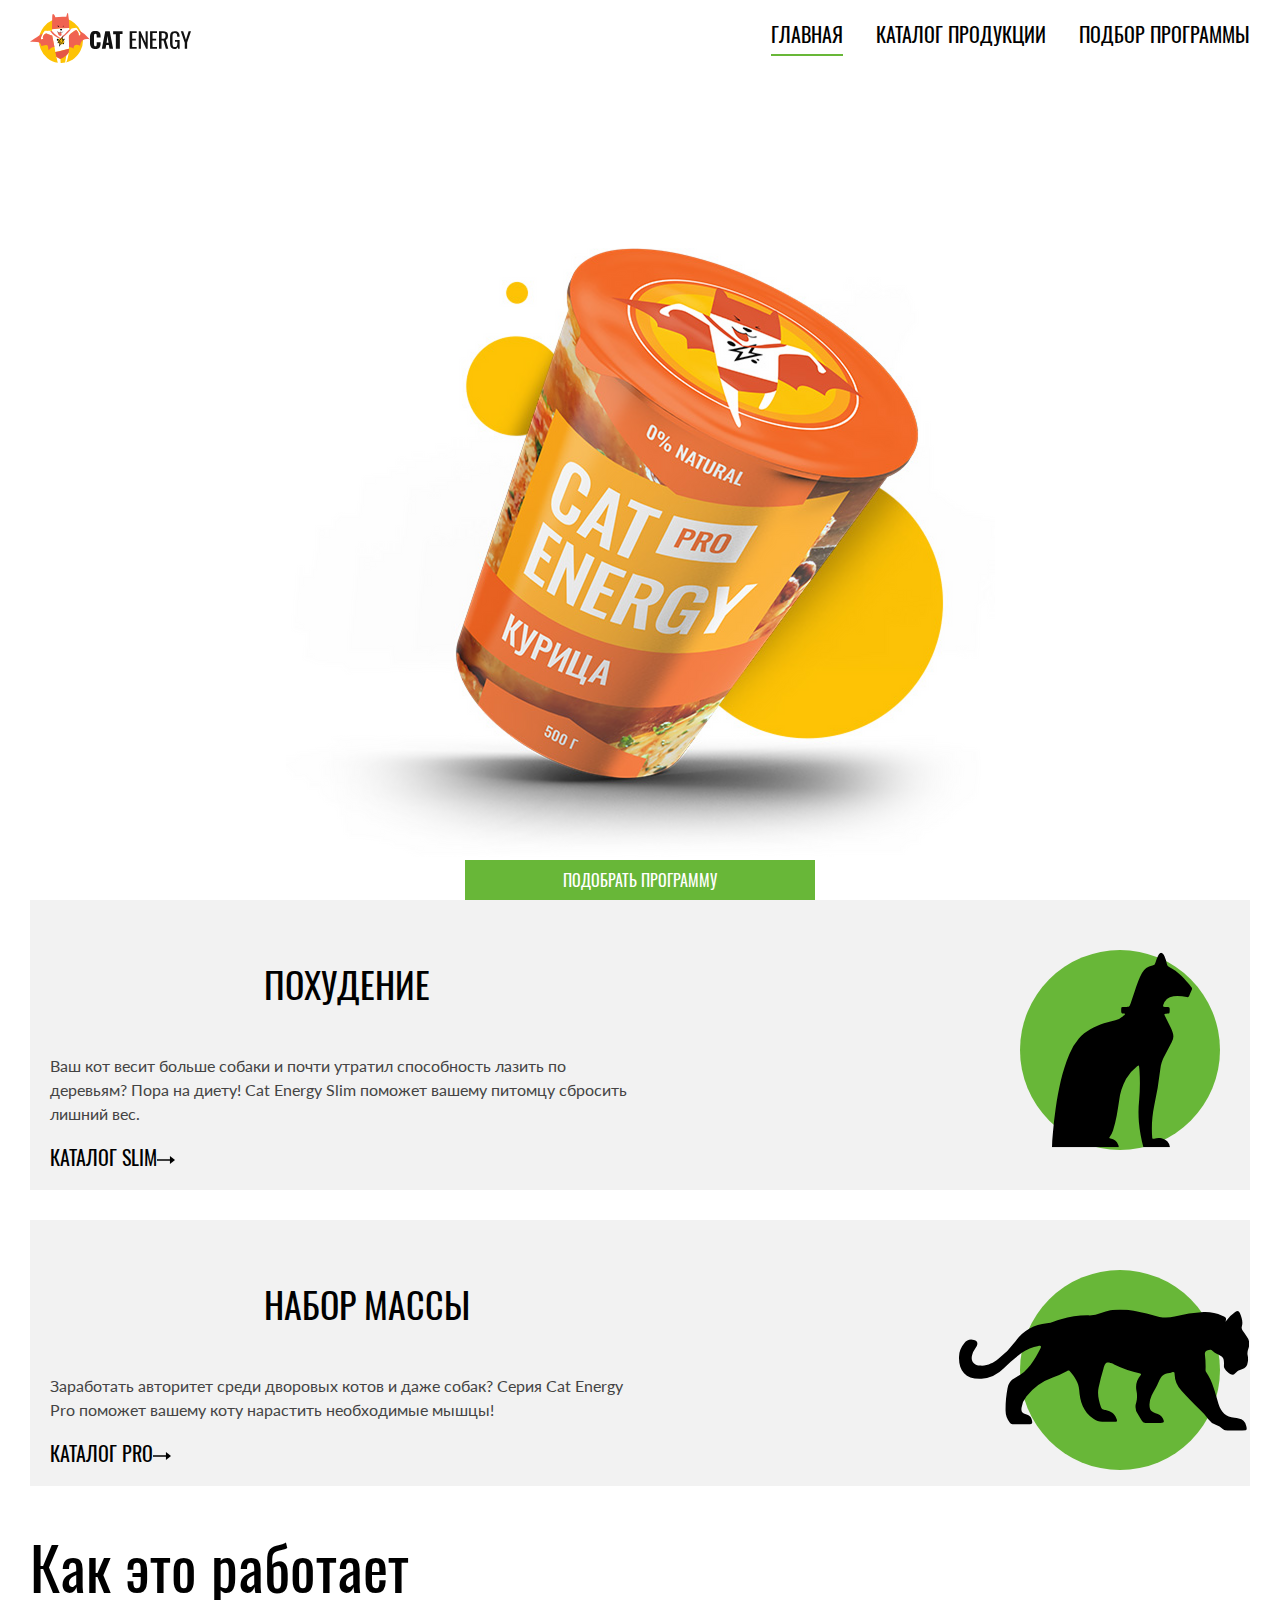
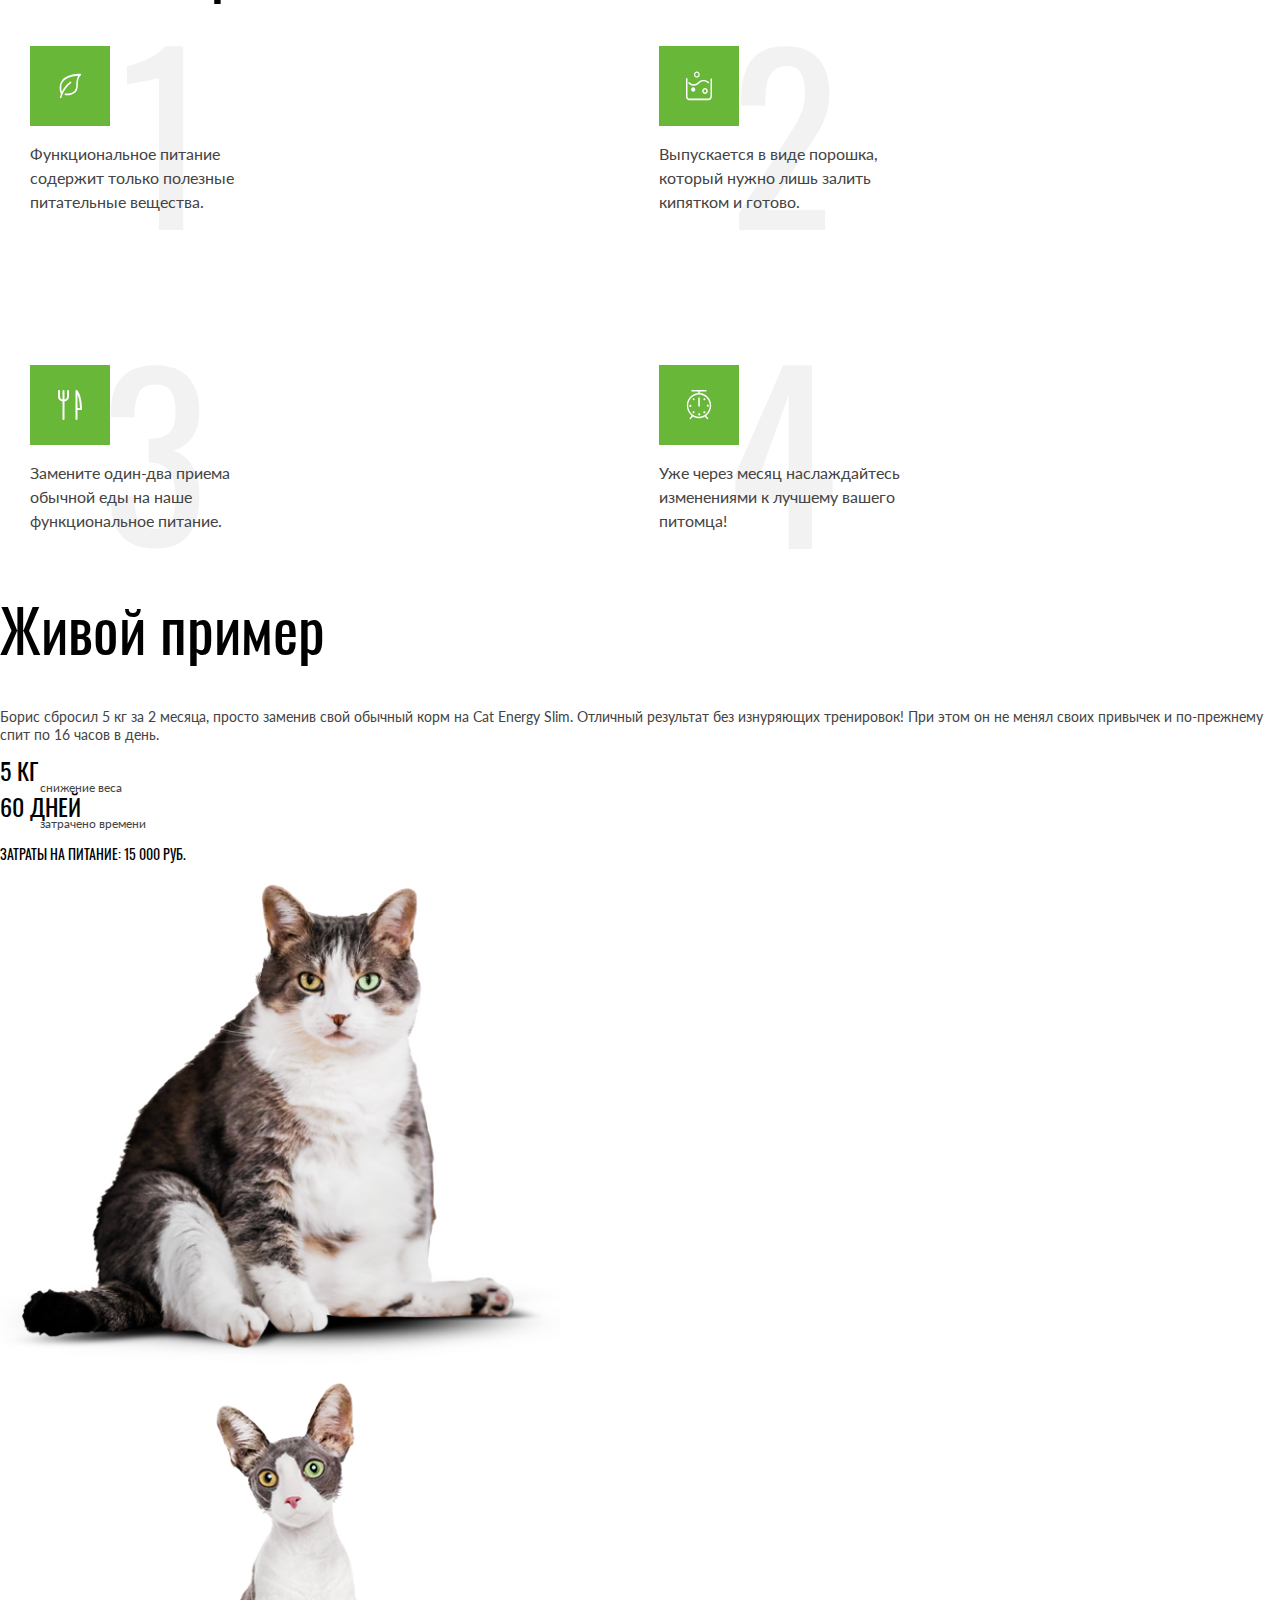
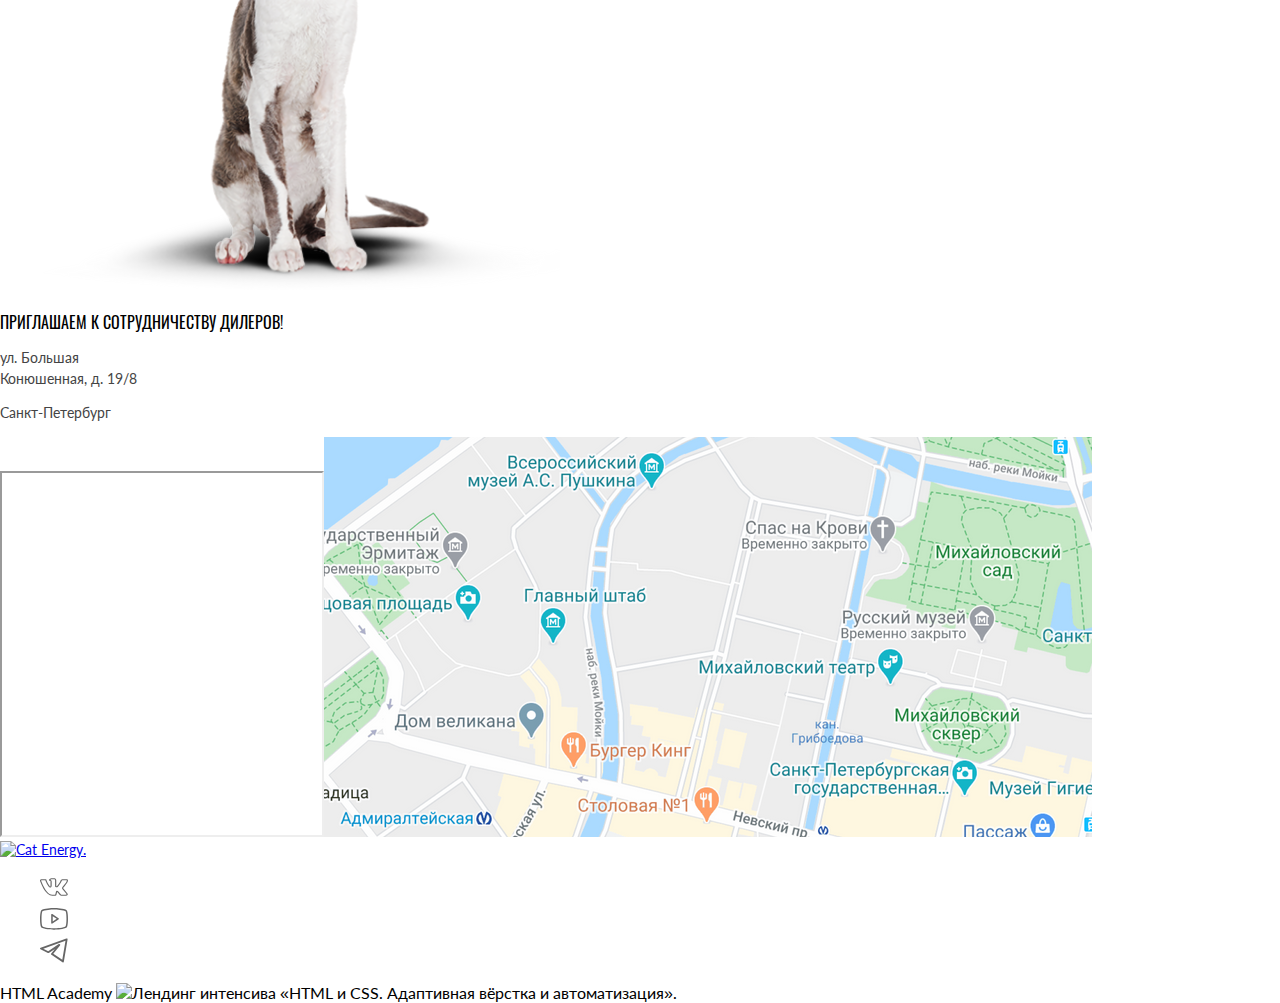
==== 10/index.html @ 90e201b4 "Deploying to gh-pages from @ Melante/366737-cat-energy-31@23c2ce630d0e9af1d7d208554bda855a4bfdc877 🚀" ====
<!DOCTYPE html><html class="page" lang="ru"><head><meta charset="UTF-8"><title>Cat Energy</title><meta name="viewport" content="width=device-width,initial-scale=1"><link rel="icon" href="favicon.ico"><link rel="icon" href="favicons/icon.svg" type="image/svg+xml"><link rel="apple-touch-icon" href="favicons/apple.png"><link rel="manifest" href="manifest.webmanifest"><link rel="stylesheet" href="styles/styles.css"><script src="scripts/index.js" defer="defer"></script></head><body class="page__body container"><!-- Шапка сайта --><header class="main-header"><div class="main-header__wrapper wrapper"><a class="main-header__logo logo-energy" href="index.html" aria-current="page"><picture><source width="70" height="59" type="image/svg+xml" media="(min-width: 1440px)" srcset="images/logo/logo-desk.svg"><source width="60" height="50" type="image/svg+xml" media="(min-width: 768px)" srcset="images/logo/logo-tablet.svg"><img class="main-header__logo-image" src="images/logo/logo-mobile.svg" width="33" height="38" alt="Логотип Cat Energy"></picture><img class="main-header__logo-title" src="images/logo/logo-text.svg" width="101" height="18" alt="Название Cat Energy"></a><nav class="main-nav"><button class="main-nav__toggle" type="button"><span class="visually-hidden">Навигация по сайту</span></button><div class="main-nav__open"><ul class="main-nav__list"><li class="main-nav__item main-nav__item--current"><a href="index.html" aria-current="page">Главная</a></li><li class="main-nav__item"><a href="catalog.html">Каталог продукции</a></li><li class="main-nav__item"><a href="#">Подбор программы</a></li></ul></div></nav></div></header><main class="main-container"><!-- Hero --><section class="hero"><div class="wrapper"><h1 class="hero__title">Функциональное питание для котов</h1><p class="hero__subtitle">Занялся собой? Займись котом!</p><picture><source width="552" height="499" type="image/png" media="(min-width: 1440px)" srcset="images/nutrition-desktop@1x.png, images/nutrition-desktop@2x.png 2x"><source width="709" height="609" type="image/png" media="(min-width: 768px)" srcset="images/nutrition-tablet@1x.png, images/nutrition-tablet@2x.png 2x"><img class="hero__image" src="images/nutrition-mobile@1x.png" srcset="images/nutrition-mobile@2x.png 2x" width="280" height="270" alt="Баночка с правильным питанием для котов и кошек."></picture><a class="hero__link button" href="#">Подобрать&nbsp;программу</a></div></section><!-- Причины --><section class="build wrapper"><h2 class="visually-hidden">Причины посадить кота на правильное питание</h2><div class="build__program build__program--slim"><h3 class="build__title">Похудение</h3><p class="build__description">Ваш кот весит больше собаки и почти утратил способность лазить по деревьям? Пора на диету! Cat Energy Slim поможет вашему питомцу сбросить лишний вес.</p><a class="build__link" href="#">Каталог Slim</a></div><div class="build__program build__program--pro"><h3 class="build__title">Набор&nbsp;массы</h3><p class="build__description">Заработать авторитет среди дворовых котов и даже собак? Серия Cat Energy Pro поможет вашему коту нарастить необходимые мышцы!</p><a class="build__link" href="#">Каталог Pro</a></div></section><!-- Эффекты --><section class="effect wrapper"><h2 class="effect__title block-title block-title--table">Как это работает</h2><ul class="effect__list"><li class="effect__item effect__item--health"><p class="effect__description">Функциональное питание содержит только полезные питательные вещества.</p></li><li class="effect__item effect__item--water"><p class="effect__description">Выпускается в виде порошка, который нужно лишь залить кипятком и готово.</p></li><li class="effect__item effect__item--food"><p class="effect__description">Замените один-два приема обычной еды на наше функциональное питание.</p></li><li class="effect__item effect__item--time"><p class="effect__description">Уже через месяц наслаждайтесь изменениями к лучшему вашего питомца!</p></li></ul></section><!-- Результаты --><section class="results"><h2 class="results__title block-title block-title--table">Живой пример</h2><p class="results__description">Борис сбросил 5 кг за 2 месяца, просто заменив свой обычный корм на Cat Energy Slim. Отличный результат без изнуряющих тренировок! При этом он не менял своих привычек и по-прежнему спит по 16 часов в день.</p><div class="results__info"><dl class="results__list results-list"><div class="results-list__item"><dt class="results-list__number">5 кг</dt><dd class="results-list__description">снижение веса</dd></div><div class="results-list__item"><dt class="results-list__number">60 дней</dt><dd class="results-list__description">затрачено времени</dd></div></dl><div class="results__cost"><span>Затраты на питание:</span> <span>15 000 руб.</span></div></div><div class="results__slider results-slider"><div class="results-slider__before"><picture><source width="560" height="512" type="image/png" media="(min-width: 768px)" srcset="images/fatty-tablet@1x.png, images/fatty-tablet@2x.png 2x"><img class="results-slider__image results-slider__image--fat" src="images/fatty-mobile@1x.png" srcset="images/fatty-mobile@2x.png 2x" width="280" height="256" alt="Жирный кот."></picture></div><div class="results-slider__after"><picture><source width="560" height="512" type="image/png" media="(min-width: 768px)" srcset="images/slim-tablet@1x.png, images/slim-tablet@2x.png 2x"><img class="results-slider__image results-slider__image--slim" src="images/slim-mobile@1x.png" srcset="images/slim-mobile@2x.png 2x" width="280" height="256" alt="Кот, который питается правильно."></picture></div></div></section><!-- Контакты --><section class="contacts"><h2 class="visually-hidden">Наше местоположение</h2><div class="contacts__address"><p class="contacts__promo">Приглашаем к сотрудничеству дилеров!</p><div class="contacts__text"><p>ул. Большая<br>Конюшенная, д. 19/8</p><p>Санкт-Петербург</p></div></div><iframe src="https://yandex.ru/map-widget/v1/?um=constructor%3Afae3adf1f07cb8c70770107714b2216535f58e1cba3ab67204f3b5f1541e9e71&amp;source=constructor" width="320" height="362"></iframe><picture><source width="1440" height="400" type="image/png" media="(min-width: 1440px)" srcset="images/location-desktop@1x.png, images/location-desktop@2x.png 2x"><source width="768" height="400" type="image/png" media="(min-width: 768px)" srcset="images/location-tablet@1x.png, images/location-tablet@2x.png 2x"><img class="contacts__map" src="images/location@1x.png" width="320" height="362" alt="Карта с нашим адресом: ул. Большая Конюшенная, д. 19/8"></picture></section></main><!-- Подвал --><footer class="main-footer"><a class="main-footer__logo logo-energy" href="index.html" aria-current="page"><img class="main-footer__logo-image" src="icons/logo/logo-text.svg" width="128" height="24" alt="Cat Energy."></a><ul class="social"><li class="social__item"><a class="social__link social__link--vk" href="https://vk.com/htmlacademy"><span class="visually-hidden">Перейти на нашу страницу в вконтакте.</span></a></li><li class="social__item"><a class="social__link social__link--youtube" href="https://www.youtube.com/user/htmlacademyru"><span class="visually-hidden">Перейти на нашу страницу в ютубе.</span></a></li><li class="social__item"><a class="social__link social__link--tg" href="https://t.me/htmlacadem"><span class="visually-hidden">Перейти на нашу страницу в Телеграме.</span></a></li></ul><a class="main-footer__html html-logo" href="https://htmlacademy.ru/intensive/adaptive"><span class="html-logo__title">НTML Academy</span> <img class="html-logo__image" src="icons/logo/logo-html.svg" width="27" height="34" alt="Лендинг интенсива «HTML и CSS. Адаптивная вёрстка и автоматизация»."></a></footer><script src="scripts/index.js"></script></body></html>
---- 10/styles/styles.css ----
@font-face{font-family:Lato;font-weight:400;font-style:normal;src:url(../fonts/lato/Lato-Regular.woff2)format("woff2");font-display:swap}@font-face{font-family:Oswald;font-weight:400;font-style:normal;src:url(../fonts/oswald/oswaldregular.woff2)format("woff2");font-display:swap}:root{--font-basic:"Lato","Arial",sans-serif;--font-secondary:"Oswald","Lato","Arial",sans-serif;--text-basic-color:#444;--text-dark-color:#222;--text-secondary-color:#000;--text-light-color:#fff;--background-color:#68b738d9;--button-basic:#68b738;--button-basic-hover:#5eaa2f;--button-basic-active:#ffffff4d;--button-secondary:#f2f2f2;--button-secondary-hover:#ebebeb;--arrow:#000;--current-basic:#68b738;--current-secondary:#fff;--back-color:#68b738;--back-secondary:#f2f2f2;--border:#e6e6e6;--social:#666;--social-hover:#68b738;--input--error:#ff8282;--light-color:#fff}body{box-sizing:border-box;font-family:var(--font-basic,--font-secondary);color:var(--text-basic-color,inherit);height:100vh;margin:0;font-size:14px;font-style:normal;font-weight:400;line-height:1.29}.wrapper{box-sizing:border-box;width:100%;margin:auto;padding:0 20px}@media (width>=768px){.wrapper{padding:0 30px}}@media (width>=1440px){.wrapper{max-width:1600px;padding:0 110px}}.button{font-family:var(--font-secondary,inherit);text-transform:uppercase;background-color:var(--button-basic,#68b738);color:var(--text-light-color,inherit);box-sizing:border-box;border:none;padding:10px;font-size:16px;line-height:1.25}.button:hover{background-color:var(--button-basic-hover,#5eaa2f)}.button:active{color:var(--button-basic-active,#5eaa2f)}.visually-hidden{clip:rect(0 0 0 0);border:0;width:1px;height:1px;margin:-1px;padding:0;position:absolute;overflow:hidden}.block-title{font-family:var(--font-secondary,inherit);color:var(--text-secondary-color,inherit);font-size:36px;font-weight:400;line-height:1.11}@media (width>=768px){.block-title{font-size:60px;line-height:1}}.catalog-block{font-family:var(--font-secondary,inherit);color:var(--text-secondary-color,inherit);font-size:24px;line-height:1}.main-header{justify-content:space-between;align-items:center;width:100%;display:flex}.main-header__wrapper{justify-content:space-between;align-items:center;margin:0 auto 14px;padding-top:13px;display:flex}.main-header__logo{display:contents}@media (width>=768px){.main-header__logo{align-items:center;display:flex}}.main-nav__toggle{background-color:var(--text-secondary-color,#000);cursor:pointer;border:none;width:24px;height:2px;position:relative}@media (width>=768px){.main-nav__toggle{display:none}}.main-nav__toggle:before,.main-nav__toggle:after{content:"";background-color:var(--text-secondary-color,#000);width:24px;height:2px;position:absolute;left:0}.main-nav__toggle:before{top:-6px}.main-nav__toggle:after{top:6px}.main-nav__toggle.main-nav__toggle--open{background-color:#0000}.main-nav__toggle.main-nav__toggle--open:before{top:0;transform:rotate(45deg)}.main-nav__toggle.main-nav__toggle--open:after{top:0;transform:rotate(-45deg)}.main-nav__open{display:none}@media (width>=768px){.main-nav__open{width:100%;display:block}}.main-nav--open{background-color:var(--text-light-color,#fff);z-index:1;width:100%;margin-top:10px;display:flex;position:absolute;left:0}@media (width>=768px){.main-nav--open{position:static}}.main-nav__list{text-align:center;font-family:var(--font-secondary,inherit);width:100%;margin:0;padding:0;font-size:20px;line-height:1;list-style-type:none;display:block}@media (width>=768px){.main-nav__list{flex-wrap:wrap;gap:33px;display:flex}}.main-nav__item{border-bottom:1px solid var(--border,#e6e6e6);padding:22px 0}@media (width>=768px){.main-nav__item{border:none;padding:0}}.main-nav__item:first-child{border-top:1px solid var(--border,#e6e6e6)}@media (width>=768px){.main-nav__item:first-child{border:none}}.main-nav__item a{text-transform:uppercase;color:var(--text-secondary-color,inherit);text-decoration:none}@media (width>=768px){.main-nav__item--current a:after{content:"";border-bottom:2px solid var(--current-basic,#68b738);width:100%;margin:10px auto 0;display:block}}@media (width>=1440px){.main-nav__item--current a:after{border-bottom:2px solid var(--current-secondary,#fff)}}.hero{text-align:center;font-family:var(--font-secondary,inherit);color:var(--text-light-color,inherit);width:100%;position:relative}.hero:before,.hero:after{content:"";z-index:-1;width:100%;height:85%;position:absolute;left:0}.hero:before{background-image:url(../images/cat-hero-mobile@1x.jpg);background-position:50%;background-repeat:no-repeat;background-size:cover;width:100%}@media (resolution>=2dppx){.hero:before{background-image:url(../images/cat-hero-mobile@2x.jpg)}}@media (width>=768px){.hero:before{background:0 0}}@media (width>=1440px){.hero:before{background-image:url(../images/cat-hero-desktop@1x.jpg);background-position:50%;background-repeat:no-repeat;background-size:cover}}@media (width>=1440px) and (resolution>=2dppx){.hero:before{background-image:url(../images/cat-hero-desktop@2x.jpg)}}.hero:after{background:linear-gradient(to bottom,#68b738d9 302px,#68b738d9 302px,var(--back-secondary,f2f2f2)302px);top:0}@media (width>=768px){.hero:after{background:0 0}}@media (width>=1440px){.hero:after{background-color:var(--background-color,#68b738d9);background-position:100vh 0;top:0}}.hero__title{text-align:center;max-width:250px;margin:0 auto 25px;padding-top:27px;font-size:36px;line-height:1}.hero__subtitle{text-transform:uppercase;text-align:center;margin:0 0 29px;font-size:14px;line-height:1}.hero__link{max-width:350px;margin:0 auto;text-decoration:none;display:block}.build{display:grid}@media (width>=1440px){.build{grid-template-columns:1fr 1fr;gap:80px;display:grid}}.build__program{background-color:var(--back-secondary,#f2f2f2);align-items:center;padding:30px 30px 18px 20px;display:grid;position:relative}@media (width>=1440px){.build__program{padding:41px 61px 55px 52px}}.build__program--slim{margin-bottom:20px}@media (width>=768px){.build__program--slim{margin-bottom:30px}}@media (width>=1440px){.build__program--slim{margin-bottom:0}}.build__program:before,.build__program:after{content:"";justify-self:start;width:50px;height:50px;margin-left:20px;display:inline-block;position:absolute;top:50px}@media (width>=768px){.build__program:before,.build__program:after{justify-self:end;width:200px;height:200px;margin-right:30px}}@media (width>=1440px){.build__program:before,.build__program:after{justify-self:start;width:100px;height:100px;margin-left:52px}}.build__program--slim:after{background-image:url(../icons/stack.svg#cat-slim);background-repeat:no-repeat;background-size:contain;width:36px;height:50px;transform:translate(20%)}@media (width>=768px){.build__program--slim:after{width:140px;height:200px;transform:translate(-20%)}}@media (width>=1440px){.build__program--slim:after{width:70px;height:100px;transform:translate(20%)}}.build__program--slim:before{background-color:var(--button-basic,#68b738);border-radius:50%}.build__program--pro:after{background-image:url(../icons/stack.svg#cat-pro);background-repeat:no-repeat;background-size:contain;width:67px;height:50px;transform:translate(-20%)}@media (width>=768px){.build__program--pro:after{width:290px;height:200px;transform:translate(10%)}}@media (width>=1440px){.build__program--pro:after{width:134px;height:100px;transform:translate(-20%)}}.build__program--pro:before{background-color:var(--button-basic,#68b738);border-radius:50%}.build__title{font-family:var(--font-secondary,inherit);color:var(--text-secondary-color,inherit);text-transform:uppercase;padding-left:90px;font-size:24px;font-weight:400;line-height:1.54}@media (width>=768px){.build__title{padding-left:214px;font-size:36px;line-height:1}}.build__description{font-size:14px;line-height:1.29}@media (width>=768px){.build__description{width:50%;font-size:16px;line-height:1.5}}@media (width>=1440px){.build__description{width:100%}}.build__link{font-family:var(--font-secondary,inherit);color:var(--text-secondary-color,inherit);text-transform:uppercase;font-size:16px;line-height:1;text-decoration:none}@media (width>=768px){.build__link{font-size:20px;line-height:1.5}}.build__link:after{content:"";background-color:var(--arrow,#000);width:24px;height:12px;display:inline-block;-webkit-mask-image:url(../icons/stack.svg#icon_arrow);mask-image:url(../icons/stack.svg#icon_arrow);-webkit-mask-position:50%;mask-position:50%;-webkit-mask-repeat:no-repeat;mask-repeat:no-repeat}.build__link:hover:after{width:32px;transition:all .5s}.build__link:active{opacity:.3;width:32px;transition:all .5s}.effect__list{margin:0;padding:0;list-style-type:none;display:grid}@media (width>=768px){.effect__list{grid-template-columns:repeat(2,1fr);justify-content:start;gap:135px 37px;display:grid}}@media (width>=1440px){.effect__list{grid-template-columns:repeat(4,1fr)}}.effect__item{align-items:center;column-gap:20px;list-style-type:none;display:flex}@media (width>=768px){.effect__item{width:250px;display:grid}}.effect__item:before{content:"";background-image:var(--effect);background-color:var(--back-color,#68b738);background-position:50%;background-repeat:no-repeat;background-size:26px 30px;flex-shrink:0;width:60px;height:60px;display:inline-block}@media (width>=768px){.effect__item:before{width:80px;height:80px}}.effect__item--health{--effect:url(../icons/stack.svg#health)}@media (width>=768px){.effect__item--health{background-image:url(../icons/stack.svg#effect_one);background-position:100%;height:100%}}.effect__item--water{--effect:url(../icons/stack.svg#water)}@media (width>=768px){.effect__item--water{background-image:url(../icons/stack.svg#effect_two);background-position:100%;height:100%}}.effect__item--food{--effect:url(../icons/stack.svg#food)}@media (width>=768px){.effect__item--food{background-image:url(../icons/stack.svg#effect_three);background-position:100%;height:100%}}.effect__item--time{--effect:url(../icons/stack.svg#time)}@media (width>=768px){.effect__item--time{background-image:url(../icons/stack.svg#effect_four);background-position:100%;height:100%}.effect__description{font-size:16px;line-height:1.5}}.results__cost{font-family:var(--font-secondary,inherit);color:var(--text-secondary-color,inherit);text-transform:uppercase;font-size:14px;line-height:1.43}.results-list__number{font-family:var(--font-secondary,inherit);color:var(--text-secondary-color,inherit);text-transform:uppercase;font-size:24px;line-height:1}.results-list__description{font-size:12px;line-height:1}.social__item{list-style-type:none}.social__link:before{content:"";-webkit-mask-image:var(--icon-social);mask-image:var(--icon-social);background-color:var(--social,#666);width:28px;height:28px;display:inline-block;-webkit-mask-position:50%;mask-position:50%;-webkit-mask-repeat:no-repeat;mask-repeat:no-repeat}.social__link:hover{--social:var(--social-hover,#68b738)}.social__link:active{--social:var(--social-hover,#68b738);opacity:.3}.social__link--vk{--icon-social:url(../icons/stack.svg#social_vkontakte)}.social__link--youtube{--icon-social:url(../icons/stack.svg#social_youtube)}.social__link--tg{--icon-social:url(../icons/stack.svg#social_telegram)}.html-logo{color:var(--text-secondary-color,inherit);font-size:16px;line-height:1.25;text-decoration:none}.catalog__title{font-family:var(--font-secondary,inherit);color:var(--text-secondary-color,inherit);font-size:36px;line-height:1}.catalog__list{list-style-type:none}.catalog-card__link{text-decoration:none}.catalog-card__button--extra{color:var(--text-secondary-color,inherit);background-color:var(--button-secondary,inherit)}.catalog-card__button--extra:hover,.catalog-card__button--extra:active{background-color:var(--button-secondary-hover,inherit)}.catalog-card__title{font-family:var(--font-secondary,inherit);text-transform:uppercase;color:var(--text-dark-color,inherit);font-size:16px;line-height:1.25}.catalog-card__list,.catalog-card__description{font-size:12px;line-height:1.33}.extra__present{background-color:var(--background-color,inherit)}.extra-item{list-style-type:none}.extra-item__title{font-family:var(--font-secondary,inherit);color:var(--text-dark-color,inherit);text-transform:uppercase;font-size:16px;line-height:1}.extra-item__list{font-size:14px;line-height:1}.present{color:var(--text-light-color,inherit);position:relative}.present:before,.present:after{content:"";z-index:-1;width:100%;height:100%;position:absolute}.present:before{background-image:url(../images/cat-present-mobile@1x.png);background-position:50%;background-repeat:no-repeat;background-size:contain}@media (resolution>=2dppx){.present:before{background-image:url(../images/cat-present-mobile@2x.png);background-size:280px}}@media (width>=768px){.present:before{background-image:url(../images/cat-present-tablet@1x.png);width:100%}}@media (width>=768px) and (resolution>=2dppx){.present:before{background-image:url(../images/cat-present-tablet@2x.png);background-size:707px}}@media (width>=1440px){.present:before{background-image:url(../images/cat-present-desktop@1x.png);background-size:245px;width:245px}}@media (width>=1440px) and (resolution>=2dppx){.present:before{background-image:url(../images/cat-present-desktop@2x.png);background-size:245px}}.present:after{background-color:var(--background-color,#68b738d9);opacity:.5;top:0;left:0}.present__title{text-align:center;color:var(--text-light-color,inherit);padding:58px 60px;font-size:16px;line-height:1.25}.present__title:before{content:"";background-image:url(../icons/stack.svg#bonus);background-position:50%;background-repeat:no-repeat;background-size:contain;width:78px;height:80px;margin:auto auto 20px;display:block}.subscribe__description{font-family:var(--font-secondary,inherit);color:var(--text-secondary-color,inherit);font-size:16px;line-height:1.5}.form__field{font-family:var(--font-secondary,inherit);text-transform:uppercase;font-size:20px;line-height:1.5}.form__button{list-style:1.3;font-size:20px}.contacts__promo{font-family:var(--font-secondary,inherit);color:var(--text-secondary-color,inherit);text-transform:uppercase;font-size:16px;line-height:1.25}.contacts__text{font-size:14px;line-height:1.43}
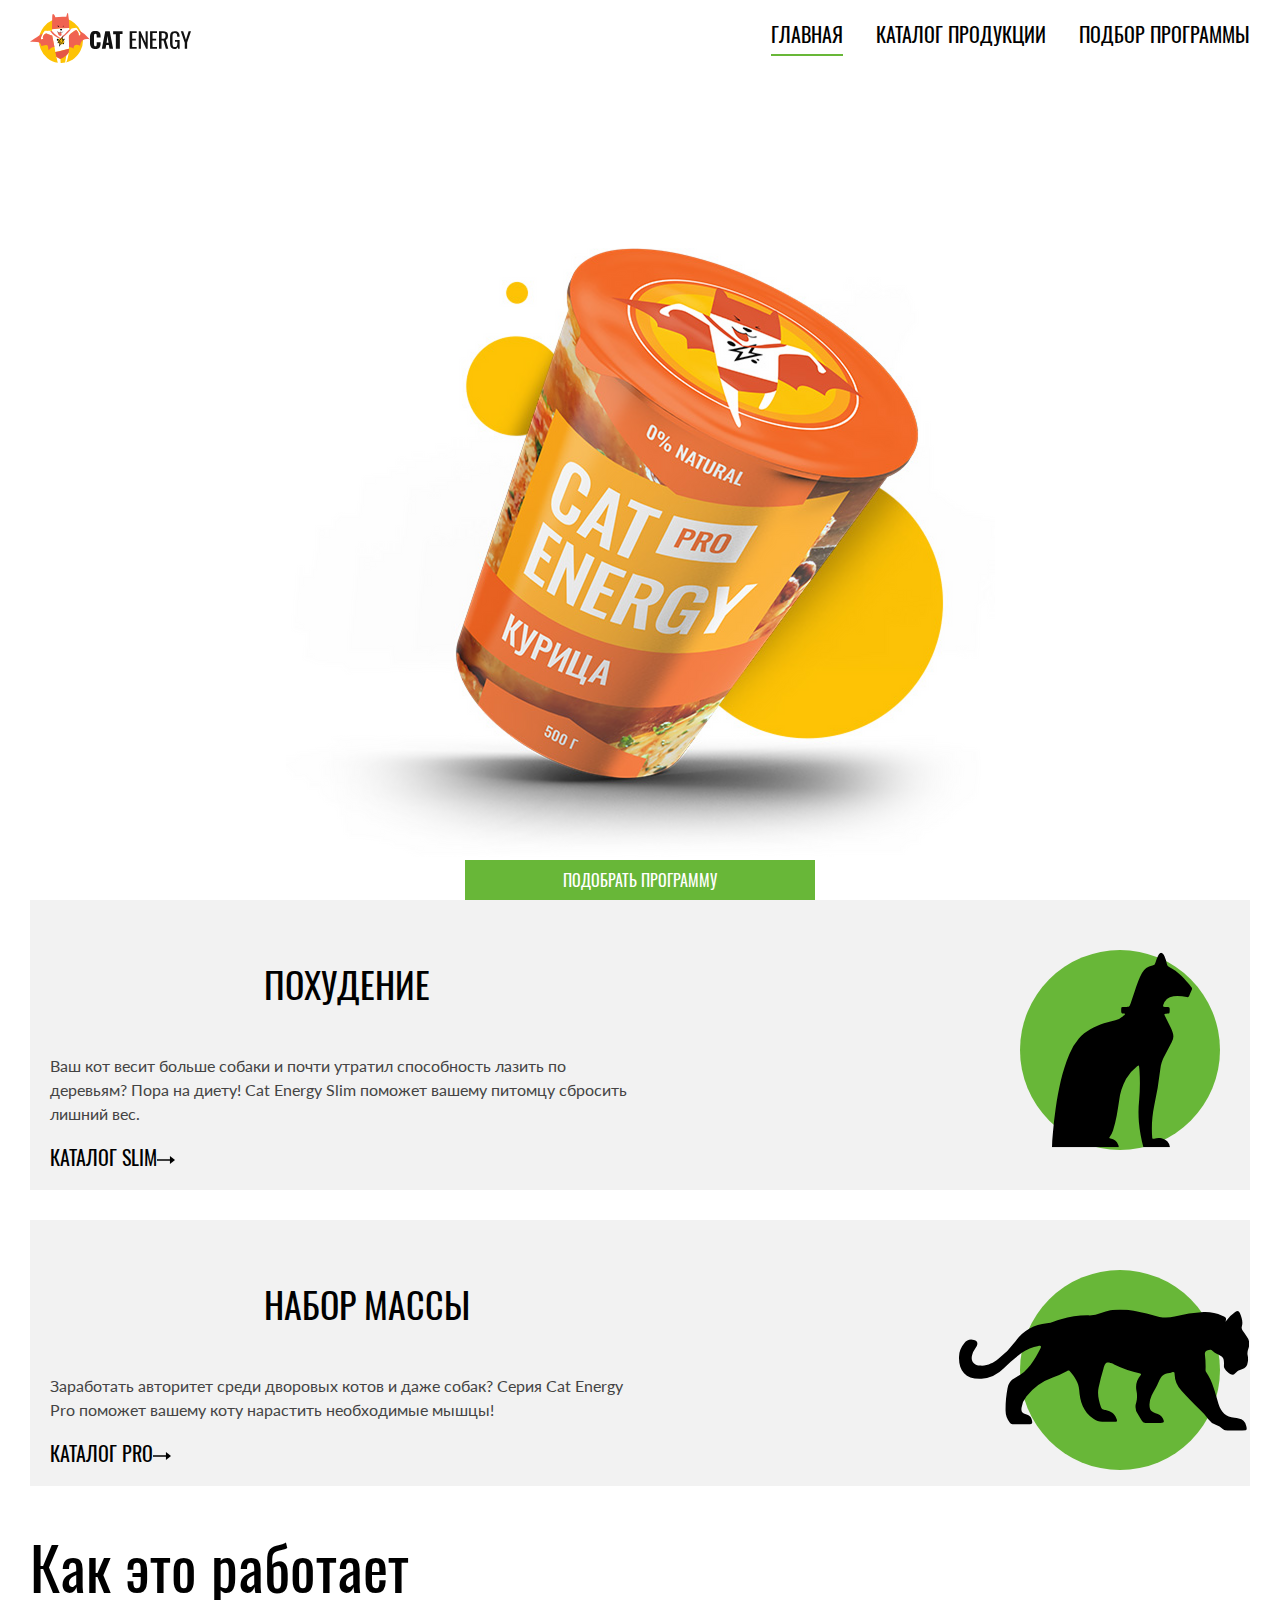
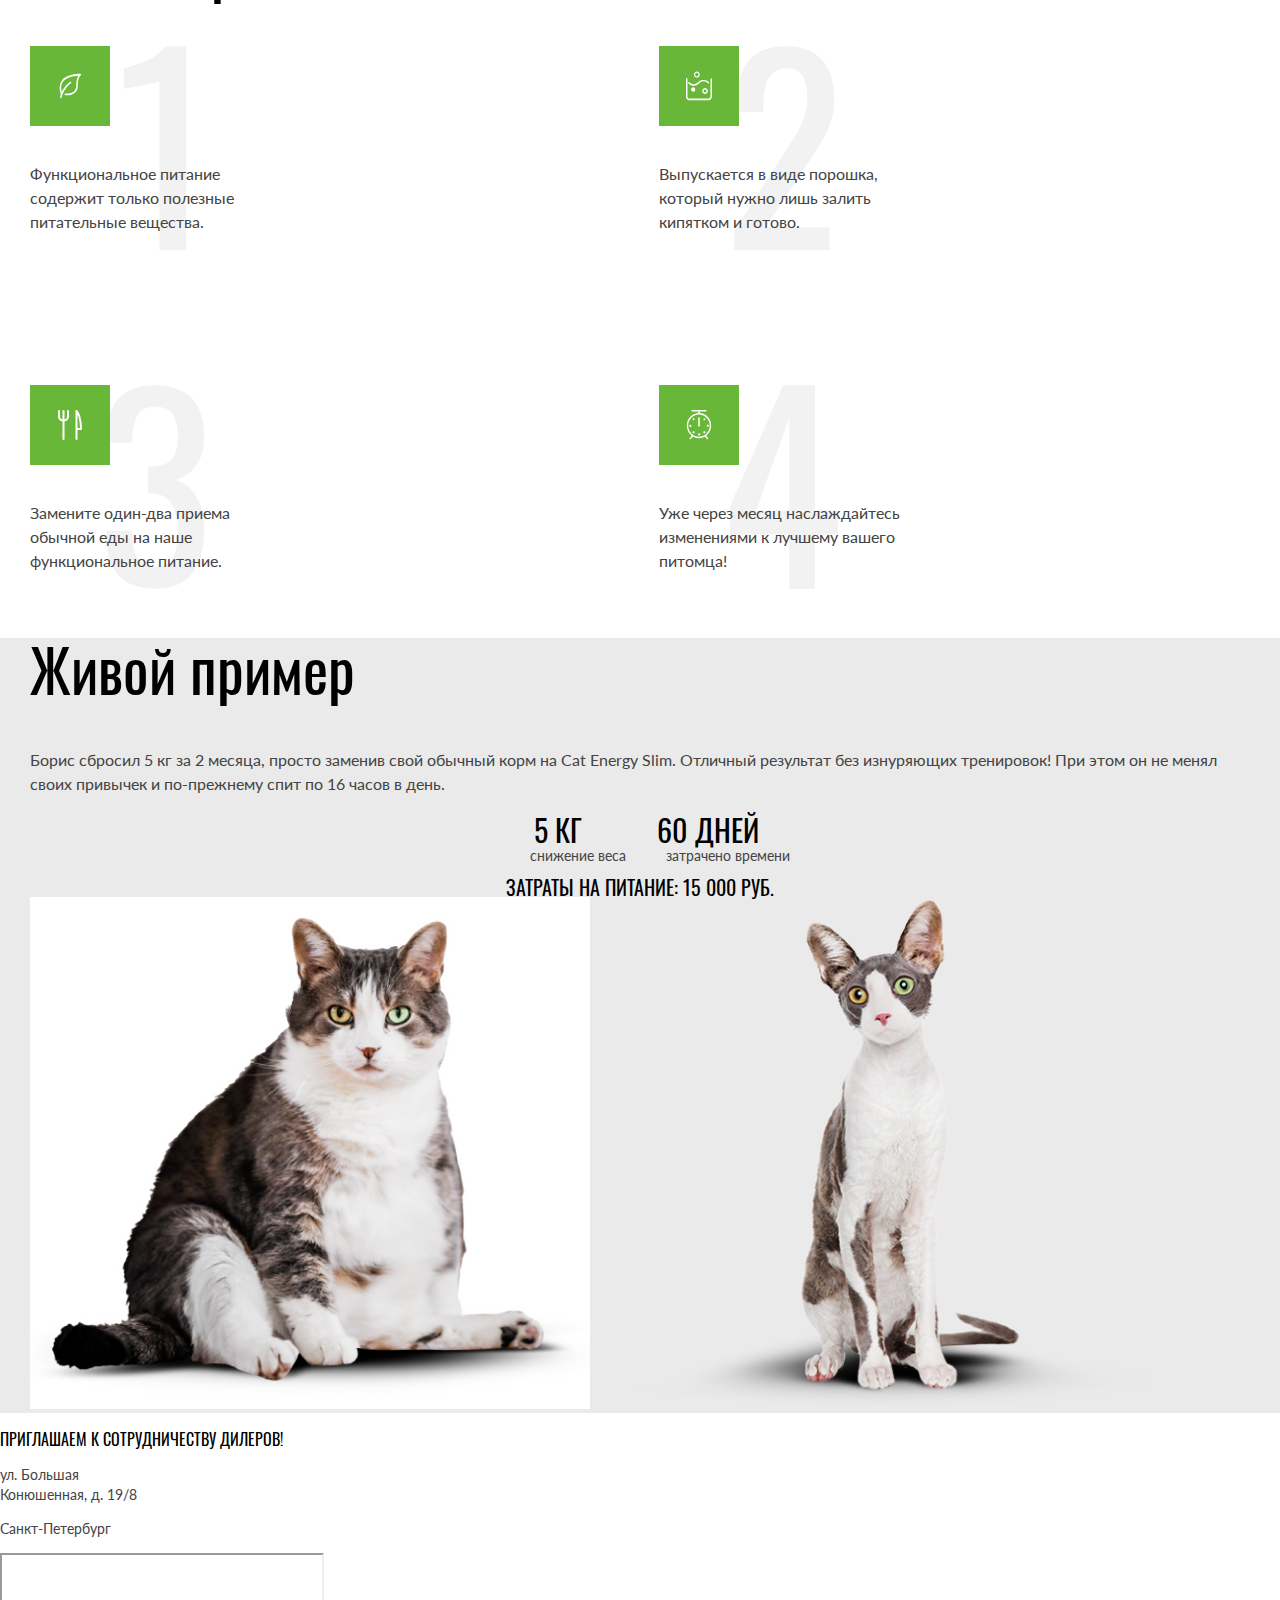
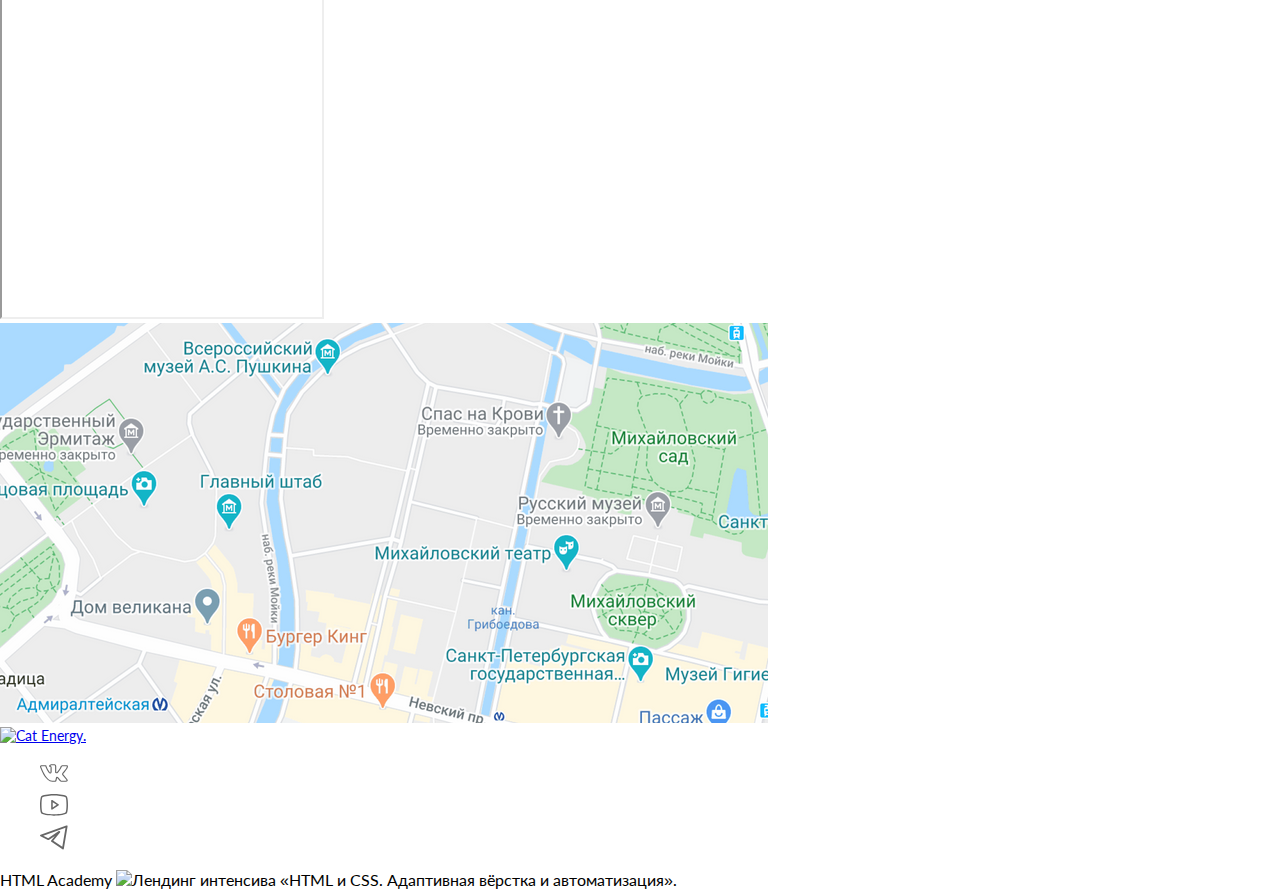
==== commit 8242a68f: "Deploying to gh-pages from @ Melante/366737-cat-energy-31@23c2ce630d0e9af1d7d208554bda855a4bfdc877 🚀" ====
--- a/10/index.html
+++ b/10/index.html
@@ -1 +1 @@
-<!DOCTYPE html><html class="page" lang="ru"><head><meta charset="UTF-8"><title>Cat Energy</title><meta name="viewport" content="width=device-width,initial-scale=1"><link rel="icon" href="favicon.ico"><link rel="icon" href="favicons/icon.svg" type="image/svg+xml"><link rel="apple-touch-icon" href="favicons/apple.png"><link rel="manifest" href="manifest.webmanifest"><link rel="stylesheet" href="styles/styles.css"><script src="scripts/index.js" defer="defer"></script></head><body class="page__body container"><!-- Шапка сайта --><header class="main-header"><div class="main-header__wrapper wrapper"><a class="main-header__logo logo-energy" href="index.html" aria-current="page"><picture><source width="70" height="59" type="image/svg+xml" media="(min-width: 1440px)" srcset="images/logo/logo-desk.svg"><source width="60" height="50" type="image/svg+xml" media="(min-width: 768px)" srcset="images/logo/logo-tablet.svg"><img class="main-header__logo-image" src="images/logo/logo-mobile.svg" width="33" height="38" alt="Логотип Cat Energy"></picture><img class="main-header__logo-title" src="images/logo/logo-text.svg" width="101" height="18" alt="Название Cat Energy"></a><nav class="main-nav"><button class="main-nav__toggle" type="button"><span class="visually-hidden">Навигация по сайту</span></button><div class="main-nav__open"><ul class="main-nav__list"><li class="main-nav__item main-nav__item--current"><a href="index.html" aria-current="page">Главная</a></li><li class="main-nav__item"><a href="catalog.html">Каталог продукции</a></li><li class="main-nav__item"><a href="#">Подбор программы</a></li></ul></div></nav></div></header><main class="main-container"><!-- Hero --><section class="hero"><div class="wrapper"><h1 class="hero__title">Функциональное питание для котов</h1><p class="hero__subtitle">Занялся собой? Займись котом!</p><picture><source width="552" height="499" type="image/png" media="(min-width: 1440px)" srcset="images/nutrition-desktop@1x.png, images/nutrition-desktop@2x.png 2x"><source width="709" height="609" type="image/png" media="(min-width: 768px)" srcset="images/nutrition-tablet@1x.png, images/nutrition-tablet@2x.png 2x"><img class="hero__image" src="images/nutrition-mobile@1x.png" srcset="images/nutrition-mobile@2x.png 2x" width="280" height="270" alt="Баночка с правильным питанием для котов и кошек."></picture><a class="hero__link button" href="#">Подобрать&nbsp;программу</a></div></section><!-- Причины --><section class="build wrapper"><h2 class="visually-hidden">Причины посадить кота на правильное питание</h2><div class="build__program build__program--slim"><h3 class="build__title">Похудение</h3><p class="build__description">Ваш кот весит больше собаки и почти утратил способность лазить по деревьям? Пора на диету! Cat Energy Slim поможет вашему питомцу сбросить лишний вес.</p><a class="build__link" href="#">Каталог Slim</a></div><div class="build__program build__program--pro"><h3 class="build__title">Набор&nbsp;массы</h3><p class="build__description">Заработать авторитет среди дворовых котов и даже собак? Серия Cat Energy Pro поможет вашему коту нарастить необходимые мышцы!</p><a class="build__link" href="#">Каталог Pro</a></div></section><!-- Эффекты --><section class="effect wrapper"><h2 class="effect__title block-title block-title--table">Как это работает</h2><ul class="effect__list"><li class="effect__item effect__item--health"><p class="effect__description">Функциональное питание содержит только полезные питательные вещества.</p></li><li class="effect__item effect__item--water"><p class="effect__description">Выпускается в виде порошка, который нужно лишь залить кипятком и готово.</p></li><li class="effect__item effect__item--food"><p class="effect__description">Замените один-два приема обычной еды на наше функциональное питание.</p></li><li class="effect__item effect__item--time"><p class="effect__description">Уже через месяц наслаждайтесь изменениями к лучшему вашего питомца!</p></li></ul></section><!-- Результаты --><section class="results"><h2 class="results__title block-title block-title--table">Живой пример</h2><p class="results__description">Борис сбросил 5 кг за 2 месяца, просто заменив свой обычный корм на Cat Energy Slim. Отличный результат без изнуряющих тренировок! При этом он не менял своих привычек и по-прежнему спит по 16 часов в день.</p><div class="results__info"><dl class="results__list results-list"><div class="results-list__item"><dt class="results-list__number">5 кг</dt><dd class="results-list__description">снижение веса</dd></div><div class="results-list__item"><dt class="results-list__number">60 дней</dt><dd class="results-list__description">затрачено времени</dd></div></dl><div class="results__cost"><span>Затраты на питание:</span> <span>15 000 руб.</span></div></div><div class="results__slider results-slider"><div class="results-slider__before"><picture><source width="560" height="512" type="image/png" media="(min-width: 768px)" srcset="images/fatty-tablet@1x.png, images/fatty-tablet@2x.png 2x"><img class="results-slider__image results-slider__image--fat" src="images/fatty-mobile@1x.png" srcset="images/fatty-mobile@2x.png 2x" width="280" height="256" alt="Жирный кот."></picture></div><div class="results-slider__after"><picture><source width="560" height="512" type="image/png" media="(min-width: 768px)" srcset="images/slim-tablet@1x.png, images/slim-tablet@2x.png 2x"><img class="results-slider__image results-slider__image--slim" src="images/slim-mobile@1x.png" srcset="images/slim-mobile@2x.png 2x" width="280" height="256" alt="Кот, который питается правильно."></picture></div></div></section><!-- Контакты --><section class="contacts"><h2 class="visually-hidden">Наше местоположение</h2><div class="contacts__address"><p class="contacts__promo">Приглашаем к сотрудничеству дилеров!</p><div class="contacts__text"><p>ул. Большая<br>Конюшенная, д. 19/8</p><p>Санкт-Петербург</p></div></div><iframe src="https://yandex.ru/map-widget/v1/?um=constructor%3Afae3adf1f07cb8c70770107714b2216535f58e1cba3ab67204f3b5f1541e9e71&amp;source=constructor" width="320" height="362"></iframe><picture><source width="1440" height="400" type="image/png" media="(min-width: 1440px)" srcset="images/location-desktop@1x.png, images/location-desktop@2x.png 2x"><source width="768" height="400" type="image/png" media="(min-width: 768px)" srcset="images/location-tablet@1x.png, images/location-tablet@2x.png 2x"><img class="contacts__map" src="images/location@1x.png" width="320" height="362" alt="Карта с нашим адресом: ул. Большая Конюшенная, д. 19/8"></picture></section></main><!-- Подвал --><footer class="main-footer"><a class="main-footer__logo logo-energy" href="index.html" aria-current="page"><img class="main-footer__logo-image" src="icons/logo/logo-text.svg" width="128" height="24" alt="Cat Energy."></a><ul class="social"><li class="social__item"><a class="social__link social__link--vk" href="https://vk.com/htmlacademy"><span class="visually-hidden">Перейти на нашу страницу в вконтакте.</span></a></li><li class="social__item"><a class="social__link social__link--youtube" href="https://www.youtube.com/user/htmlacademyru"><span class="visually-hidden">Перейти на нашу страницу в ютубе.</span></a></li><li class="social__item"><a class="social__link social__link--tg" href="https://t.me/htmlacadem"><span class="visually-hidden">Перейти на нашу страницу в Телеграме.</span></a></li></ul><a class="main-footer__html html-logo" href="https://htmlacademy.ru/intensive/adaptive"><span class="html-logo__title">НTML Academy</span> <img class="html-logo__image" src="icons/logo/logo-html.svg" width="27" height="34" alt="Лендинг интенсива «HTML и CSS. Адаптивная вёрстка и автоматизация»."></a></footer><script src="scripts/index.js"></script></body></html>+<!DOCTYPE html><html class="page" lang="ru"><head><meta charset="UTF-8"><title>Cat Energy</title><meta name="viewport" content="width=device-width,initial-scale=1"><link rel="icon" href="favicon.ico"><link rel="icon" href="favicons/icon.svg" type="image/svg+xml"><link rel="apple-touch-icon" href="favicons/apple.png"><link rel="manifest" href="manifest.webmanifest"><link rel="stylesheet" href="styles/styles.css"><script src="scripts/index.js" defer="defer"></script></head><body class="page__body container"><!-- Шапка сайта --><header class="main-header"><div class="main-header__wrapper wrapper"><a class="main-header__logo logo-energy" href="index.html" aria-current="page"><picture><source width="70" height="59" type="image/svg+xml" media="(min-width: 1440px)" srcset="images/logo/logo-desk.svg"><source width="60" height="50" type="image/svg+xml" media="(min-width: 768px)" srcset="images/logo/logo-tablet.svg"><img class="main-header__logo-image" src="images/logo/logo-mobile.svg" width="33" height="38" alt="Логотип Cat Energy"></picture><img class="main-header__logo-title" src="images/logo/logo-text.svg" width="101" height="18" alt="Название Cat Energy"></a><nav class="main-nav"><button class="main-nav__toggle" type="button"><span class="visually-hidden">Навигация по сайту</span></button><div class="main-nav__open"><ul class="main-nav__list"><li class="main-nav__item main-nav__item--current"><a href="index.html" aria-current="page">Главная</a></li><li class="main-nav__item"><a href="catalog.html">Каталог продукции</a></li><li class="main-nav__item"><a href="#">Подбор программы</a></li></ul></div></nav></div></header><main class="main-container"><!-- Hero --><section class="hero"><div class="wrapper"><h1 class="hero__title">Функциональное питание для котов</h1><p class="hero__subtitle">Занялся собой? Займись котом!</p><picture><source width="552" height="499" type="image/png" media="(min-width: 1440px)" srcset="images/nutrition-desktop@1x.png, images/nutrition-desktop@2x.png 2x"><source width="709" height="609" type="image/png" media="(min-width: 768px)" srcset="images/nutrition-tablet@1x.png, images/nutrition-tablet@2x.png 2x"><img class="hero__image" src="images/nutrition-mobile@1x.png" srcset="images/nutrition-mobile@2x.png 2x" width="280" height="270" alt="Баночка с правильным питанием для котов и кошек."></picture><a class="hero__link button" href="#">Подобрать&nbsp;программу</a></div></section><!-- Причины --><section class="build wrapper"><h2 class="visually-hidden">Причины посадить кота на правильное питание</h2><div class="build__program build__program--slim"><h3 class="build__title">Похудение</h3><p class="build__description">Ваш кот весит больше собаки и почти утратил способность лазить по деревьям? Пора на диету! Cat Energy Slim поможет вашему питомцу сбросить лишний вес.</p><a class="build__link" href="#">Каталог Slim</a></div><div class="build__program build__program--pro"><h3 class="build__title">Набор&nbsp;массы</h3><p class="build__description">Заработать авторитет среди дворовых котов и даже собак? Серия Cat Energy Pro поможет вашему коту нарастить необходимые мышцы!</p><a class="build__link" href="#">Каталог Pro</a></div></section><!-- Эффекты --><section class="effect wrapper"><h2 class="effect__title block-title block-title--table">Как это работает</h2><ul class="effect__list"><li class="effect__item effect__item--health"><p class="effect__description">Функциональное питание содержит только полезные питательные вещества.</p></li><li class="effect__item effect__item--water"><p class="effect__description">Выпускается в виде порошка, который нужно лишь залить кипятком и готово.</p></li><li class="effect__item effect__item--food"><p class="effect__description">Замените один-два приема обычной еды на наше функциональное питание.</p></li><li class="effect__item effect__item--time"><p class="effect__description">Уже через месяц наслаждайтесь изменениями к лучшему вашего питомца!</p></li></ul></section><!-- Результаты --><section class="results"><div class="wrapper"><h2 class="results__title block-title block-title--table">Живой пример</h2><p class="results__description">Борис сбросил 5 кг за 2 месяца, просто заменив свой обычный корм на Cat Energy Slim. Отличный результат без изнуряющих тренировок! При этом он не менял своих привычек и по-прежнему спит по 16 часов в день.</p><div class="results__info"><dl class="results__list results-list"><div class="results-list__item"><dt class="results-list__number">5 кг</dt><dd class="results-list__description">снижение веса</dd></div><div class="results-list__item"><dt class="results-list__number">60 дней</dt><dd class="results-list__description">затрачено времени</dd></div></dl><div class="results__cost"><span>Затраты на питание:</span> <span>15 000 руб.</span></div></div><div class="results__slider"><div class="results__slider-before"><picture><source width="560" height="512" type="image/png" media="(min-width: 768px)" srcset="images/fatty-tablet@1x.png, images/fatty-tablet@2x.png 2x"><img class="results__slider-image results__slider-image--fat" src="images/fatty-mobile@1x.png" srcset="images/fatty-mobile@2x.png 2x" width="280" height="256" alt="Жирный кот."></picture></div><div class="results__slider-after"><picture><source width="560" height="512" type="image/png" media="(min-width: 768px)" srcset="images/slim-tablet@1x.png, images/slim-tablet@2x.png 2x"><img class="results__slider-image results__slider-image--slim" src="images/slim-mobile@1x.png" srcset="images/slim-mobile@2x.png 2x" width="280" height="256" alt="Кот, который питается правильно."></picture></div></div></div></section><!-- Контакты --><section class="contacts"><h2 class="visually-hidden">Наше местоположение</h2><div class="contacts__address"><p class="contacts__promo">Приглашаем к сотрудничеству дилеров!</p><div class="contacts__text"><p>ул. Большая<br>Конюшенная, д. 19/8</p><p>Санкт-Петербург</p></div></div><div class="contacts__map map"><iframe class="map__iframe" src="https://yandex.ru/map-widget/v1/?um=constructor%3Afae3adf1f07cb8c70770107714b2216535f58e1cba3ab67204f3b5f1541e9e71&amp;source=constructor" width="320" height="362" allowfullscreen loading="lazy" title="Карта с нашим адресом: ул. Большая Конюшенная, д. 19/8"></iframe><div class="map__back"><picture><source width="1440" height="400" type="image/png" media="(min-width: 1440px)" srcset="images/location-desktop@1x.png, images/location-desktop@2x.png 2x"><source width="768" height="400" type="image/png" media="(min-width: 768px)" srcset="images/location-tablet@1x.png, images/location-tablet@2x.png 2x"><img class="map__image" src="images/location@1x.png" width="320" height="362" alt="Карта с нашим адресом: ул. Большая Конюшенная, д. 19/8" loading="lazy"></picture></div></div></section></main><!-- Подвал --><footer class="main-footer"><a class="main-footer__logo logo-energy" href="index.html" aria-current="page"><img class="main-footer__logo-image" src="icons/logo/logo-text.svg" width="128" height="24" alt="Cat Energy."></a><ul class="social"><li class="social__item"><a class="social__link social__link--vk" href="https://vk.com/htmlacademy"><span class="visually-hidden">Перейти на нашу страницу в вконтакте.</span></a></li><li class="social__item"><a class="social__link social__link--youtube" href="https://www.youtube.com/user/htmlacademyru"><span class="visually-hidden">Перейти на нашу страницу в ютубе.</span></a></li><li class="social__item"><a class="social__link social__link--tg" href="https://t.me/htmlacadem"><span class="visually-hidden">Перейти на нашу страницу в Телеграме.</span></a></li></ul><a class="main-footer__html html-logo" href="https://htmlacademy.ru/intensive/adaptive"><span class="html-logo__title">НTML Academy</span> <img class="html-logo__image" src="icons/logo/logo-html.svg" width="27" height="34" alt="Лендинг интенсива «HTML и CSS. Адаптивная вёрстка и автоматизация»."></a></footer><script src="scripts/index.js"></script></body></html>--- a/10/styles/styles.css
+++ b/10/styles/styles.css
@@ -1 +1 @@
-@font-face{font-family:Lato;font-weight:400;font-style:normal;src:url(../fonts/lato/Lato-Regular.woff2)format("woff2");font-display:swap}@font-face{font-family:Oswald;font-weight:400;font-style:normal;src:url(../fonts/oswald/oswaldregular.woff2)format("woff2");font-display:swap}:root{--font-basic:"Lato","Arial",sans-serif;--font-secondary:"Oswald","Lato","Arial",sans-serif;--text-basic-color:#444;--text-dark-color:#222;--text-secondary-color:#000;--text-light-color:#fff;--background-color:#68b738d9;--button-basic:#68b738;--button-basic-hover:#5eaa2f;--button-basic-active:#ffffff4d;--button-secondary:#f2f2f2;--button-secondary-hover:#ebebeb;--arrow:#000;--current-basic:#68b738;--current-secondary:#fff;--back-color:#68b738;--back-secondary:#f2f2f2;--border:#e6e6e6;--social:#666;--social-hover:#68b738;--input--error:#ff8282;--light-color:#fff}body{box-sizing:border-box;font-family:var(--font-basic,--font-secondary);color:var(--text-basic-color,inherit);height:100vh;margin:0;font-size:14px;font-style:normal;font-weight:400;line-height:1.29}.wrapper{box-sizing:border-box;width:100%;margin:auto;padding:0 20px}@media (width>=768px){.wrapper{padding:0 30px}}@media (width>=1440px){.wrapper{max-width:1600px;padding:0 110px}}.button{font-family:var(--font-secondary,inherit);text-transform:uppercase;background-color:var(--button-basic,#68b738);color:var(--text-light-color,inherit);box-sizing:border-box;border:none;padding:10px;font-size:16px;line-height:1.25}.button:hover{background-color:var(--button-basic-hover,#5eaa2f)}.button:active{color:var(--button-basic-active,#5eaa2f)}.visually-hidden{clip:rect(0 0 0 0);border:0;width:1px;height:1px;margin:-1px;padding:0;position:absolute;overflow:hidden}.block-title{font-family:var(--font-secondary,inherit);color:var(--text-secondary-color,inherit);font-size:36px;font-weight:400;line-height:1.11}@media (width>=768px){.block-title{font-size:60px;line-height:1}}.catalog-block{font-family:var(--font-secondary,inherit);color:var(--text-secondary-color,inherit);font-size:24px;line-height:1}.main-header{justify-content:space-between;align-items:center;width:100%;display:flex}.main-header__wrapper{justify-content:space-between;align-items:center;margin:0 auto 14px;padding-top:13px;display:flex}.main-header__logo{display:contents}@media (width>=768px){.main-header__logo{align-items:center;display:flex}}.main-nav__toggle{background-color:var(--text-secondary-color,#000);cursor:pointer;border:none;width:24px;height:2px;position:relative}@media (width>=768px){.main-nav__toggle{display:none}}.main-nav__toggle:before,.main-nav__toggle:after{content:"";background-color:var(--text-secondary-color,#000);width:24px;height:2px;position:absolute;left:0}.main-nav__toggle:before{top:-6px}.main-nav__toggle:after{top:6px}.main-nav__toggle.main-nav__toggle--open{background-color:#0000}.main-nav__toggle.main-nav__toggle--open:before{top:0;transform:rotate(45deg)}.main-nav__toggle.main-nav__toggle--open:after{top:0;transform:rotate(-45deg)}.main-nav__open{display:none}@media (width>=768px){.main-nav__open{width:100%;display:block}}.main-nav--open{background-color:var(--text-light-color,#fff);z-index:1;width:100%;margin-top:10px;display:flex;position:absolute;left:0}@media (width>=768px){.main-nav--open{position:static}}.main-nav__list{text-align:center;font-family:var(--font-secondary,inherit);width:100%;margin:0;padding:0;font-size:20px;line-height:1;list-style-type:none;display:block}@media (width>=768px){.main-nav__list{flex-wrap:wrap;gap:33px;display:flex}}.main-nav__item{border-bottom:1px solid var(--border,#e6e6e6);padding:22px 0}@media (width>=768px){.main-nav__item{border:none;padding:0}}.main-nav__item:first-child{border-top:1px solid var(--border,#e6e6e6)}@media (width>=768px){.main-nav__item:first-child{border:none}}.main-nav__item a{text-transform:uppercase;color:var(--text-secondary-color,inherit);text-decoration:none}@media (width>=768px){.main-nav__item--current a:after{content:"";border-bottom:2px solid var(--current-basic,#68b738);width:100%;margin:10px auto 0;display:block}}@media (width>=1440px){.main-nav__item--current a:after{border-bottom:2px solid var(--current-secondary,#fff)}}.hero{text-align:center;font-family:var(--font-secondary,inherit);color:var(--text-light-color,inherit);width:100%;position:relative}.hero:before,.hero:after{content:"";z-index:-1;width:100%;height:85%;position:absolute;left:0}.hero:before{background-image:url(../images/cat-hero-mobile@1x.jpg);background-position:50%;background-repeat:no-repeat;background-size:cover;width:100%}@media (resolution>=2dppx){.hero:before{background-image:url(../images/cat-hero-mobile@2x.jpg)}}@media (width>=768px){.hero:before{background:0 0}}@media (width>=1440px){.hero:before{background-image:url(../images/cat-hero-desktop@1x.jpg);background-position:50%;background-repeat:no-repeat;background-size:cover}}@media (width>=1440px) and (resolution>=2dppx){.hero:before{background-image:url(../images/cat-hero-desktop@2x.jpg)}}.hero:after{background:linear-gradient(to bottom,#68b738d9 302px,#68b738d9 302px,var(--back-secondary,f2f2f2)302px);top:0}@media (width>=768px){.hero:after{background:0 0}}@media (width>=1440px){.hero:after{background-color:var(--background-color,#68b738d9);background-position:100vh 0;top:0}}.hero__title{text-align:center;max-width:250px;margin:0 auto 25px;padding-top:27px;font-size:36px;line-height:1}.hero__subtitle{text-transform:uppercase;text-align:center;margin:0 0 29px;font-size:14px;line-height:1}.hero__link{max-width:350px;margin:0 auto;text-decoration:none;display:block}.build{display:grid}@media (width>=1440px){.build{grid-template-columns:1fr 1fr;gap:80px;display:grid}}.build__program{background-color:var(--back-secondary,#f2f2f2);align-items:center;padding:30px 30px 18px 20px;display:grid;position:relative}@media (width>=1440px){.build__program{padding:41px 61px 55px 52px}}.build__program--slim{margin-bottom:20px}@media (width>=768px){.build__program--slim{margin-bottom:30px}}@media (width>=1440px){.build__program--slim{margin-bottom:0}}.build__program:before,.build__program:after{content:"";justify-self:start;width:50px;height:50px;margin-left:20px;display:inline-block;position:absolute;top:50px}@media (width>=768px){.build__program:before,.build__program:after{justify-self:end;width:200px;height:200px;margin-right:30px}}@media (width>=1440px){.build__program:before,.build__program:after{justify-self:start;width:100px;height:100px;margin-left:52px}}.build__program--slim:after{background-image:url(../icons/stack.svg#cat-slim);background-repeat:no-repeat;background-size:contain;width:36px;height:50px;transform:translate(20%)}@media (width>=768px){.build__program--slim:after{width:140px;height:200px;transform:translate(-20%)}}@media (width>=1440px){.build__program--slim:after{width:70px;height:100px;transform:translate(20%)}}.build__program--slim:before{background-color:var(--button-basic,#68b738);border-radius:50%}.build__program--pro:after{background-image:url(../icons/stack.svg#cat-pro);background-repeat:no-repeat;background-size:contain;width:67px;height:50px;transform:translate(-20%)}@media (width>=768px){.build__program--pro:after{width:290px;height:200px;transform:translate(10%)}}@media (width>=1440px){.build__program--pro:after{width:134px;height:100px;transform:translate(-20%)}}.build__program--pro:before{background-color:var(--button-basic,#68b738);border-radius:50%}.build__title{font-family:var(--font-secondary,inherit);color:var(--text-secondary-color,inherit);text-transform:uppercase;padding-left:90px;font-size:24px;font-weight:400;line-height:1.54}@media (width>=768px){.build__title{padding-left:214px;font-size:36px;line-height:1}}.build__description{font-size:14px;line-height:1.29}@media (width>=768px){.build__description{width:50%;font-size:16px;line-height:1.5}}@media (width>=1440px){.build__description{width:100%}}.build__link{font-family:var(--font-secondary,inherit);color:var(--text-secondary-color,inherit);text-transform:uppercase;font-size:16px;line-height:1;text-decoration:none}@media (width>=768px){.build__link{font-size:20px;line-height:1.5}}.build__link:after{content:"";background-color:var(--arrow,#000);width:24px;height:12px;display:inline-block;-webkit-mask-image:url(../icons/stack.svg#icon_arrow);mask-image:url(../icons/stack.svg#icon_arrow);-webkit-mask-position:50%;mask-position:50%;-webkit-mask-repeat:no-repeat;mask-repeat:no-repeat}.build__link:hover:after{width:32px;transition:all .5s}.build__link:active{opacity:.3;width:32px;transition:all .5s}.effect__list{margin:0;padding:0;list-style-type:none;display:grid}@media (width>=768px){.effect__list{grid-template-columns:repeat(2,1fr);justify-content:start;gap:135px 37px;display:grid}}@media (width>=1440px){.effect__list{grid-template-columns:repeat(4,1fr)}}.effect__item{align-items:center;column-gap:20px;list-style-type:none;display:flex}@media (width>=768px){.effect__item{width:250px;display:grid}}.effect__item:before{content:"";background-image:var(--effect);background-color:var(--back-color,#68b738);background-position:50%;background-repeat:no-repeat;background-size:26px 30px;flex-shrink:0;width:60px;height:60px;display:inline-block}@media (width>=768px){.effect__item:before{width:80px;height:80px}}.effect__item--health{--effect:url(../icons/stack.svg#health)}@media (width>=768px){.effect__item--health{background-image:url(../icons/stack.svg#effect_one);background-position:100%;height:100%}}.effect__item--water{--effect:url(../icons/stack.svg#water)}@media (width>=768px){.effect__item--water{background-image:url(../icons/stack.svg#effect_two);background-position:100%;height:100%}}.effect__item--food{--effect:url(../icons/stack.svg#food)}@media (width>=768px){.effect__item--food{background-image:url(../icons/stack.svg#effect_three);background-position:100%;height:100%}}.effect__item--time{--effect:url(../icons/stack.svg#time)}@media (width>=768px){.effect__item--time{background-image:url(../icons/stack.svg#effect_four);background-position:100%;height:100%}.effect__description{font-size:16px;line-height:1.5}}.results__cost{font-family:var(--font-secondary,inherit);color:var(--text-secondary-color,inherit);text-transform:uppercase;font-size:14px;line-height:1.43}.results-list__number{font-family:var(--font-secondary,inherit);color:var(--text-secondary-color,inherit);text-transform:uppercase;font-size:24px;line-height:1}.results-list__description{font-size:12px;line-height:1}.social__item{list-style-type:none}.social__link:before{content:"";-webkit-mask-image:var(--icon-social);mask-image:var(--icon-social);background-color:var(--social,#666);width:28px;height:28px;display:inline-block;-webkit-mask-position:50%;mask-position:50%;-webkit-mask-repeat:no-repeat;mask-repeat:no-repeat}.social__link:hover{--social:var(--social-hover,#68b738)}.social__link:active{--social:var(--social-hover,#68b738);opacity:.3}.social__link--vk{--icon-social:url(../icons/stack.svg#social_vkontakte)}.social__link--youtube{--icon-social:url(../icons/stack.svg#social_youtube)}.social__link--tg{--icon-social:url(../icons/stack.svg#social_telegram)}.html-logo{color:var(--text-secondary-color,inherit);font-size:16px;line-height:1.25;text-decoration:none}.catalog__title{font-family:var(--font-secondary,inherit);color:var(--text-secondary-color,inherit);font-size:36px;line-height:1}.catalog__list{list-style-type:none}.catalog-card__link{text-decoration:none}.catalog-card__button--extra{color:var(--text-secondary-color,inherit);background-color:var(--button-secondary,inherit)}.catalog-card__button--extra:hover,.catalog-card__button--extra:active{background-color:var(--button-secondary-hover,inherit)}.catalog-card__title{font-family:var(--font-secondary,inherit);text-transform:uppercase;color:var(--text-dark-color,inherit);font-size:16px;line-height:1.25}.catalog-card__list,.catalog-card__description{font-size:12px;line-height:1.33}.extra__present{background-color:var(--background-color,inherit)}.extra-item{list-style-type:none}.extra-item__title{font-family:var(--font-secondary,inherit);color:var(--text-dark-color,inherit);text-transform:uppercase;font-size:16px;line-height:1}.extra-item__list{font-size:14px;line-height:1}.present{color:var(--text-light-color,inherit);position:relative}.present:before,.present:after{content:"";z-index:-1;width:100%;height:100%;position:absolute}.present:before{background-image:url(../images/cat-present-mobile@1x.png);background-position:50%;background-repeat:no-repeat;background-size:contain}@media (resolution>=2dppx){.present:before{background-image:url(../images/cat-present-mobile@2x.png);background-size:280px}}@media (width>=768px){.present:before{background-image:url(../images/cat-present-tablet@1x.png);width:100%}}@media (width>=768px) and (resolution>=2dppx){.present:before{background-image:url(../images/cat-present-tablet@2x.png);background-size:707px}}@media (width>=1440px){.present:before{background-image:url(../images/cat-present-desktop@1x.png);background-size:245px;width:245px}}@media (width>=1440px) and (resolution>=2dppx){.present:before{background-image:url(../images/cat-present-desktop@2x.png);background-size:245px}}.present:after{background-color:var(--background-color,#68b738d9);opacity:.5;top:0;left:0}.present__title{text-align:center;color:var(--text-light-color,inherit);padding:58px 60px;font-size:16px;line-height:1.25}.present__title:before{content:"";background-image:url(../icons/stack.svg#bonus);background-position:50%;background-repeat:no-repeat;background-size:contain;width:78px;height:80px;margin:auto auto 20px;display:block}.subscribe__description{font-family:var(--font-secondary,inherit);color:var(--text-secondary-color,inherit);font-size:16px;line-height:1.5}.form__field{font-family:var(--font-secondary,inherit);text-transform:uppercase;font-size:20px;line-height:1.5}.form__button{list-style:1.3;font-size:20px}.contacts__promo{font-family:var(--font-secondary,inherit);color:var(--text-secondary-color,inherit);text-transform:uppercase;font-size:16px;line-height:1.25}.contacts__text{font-size:14px;line-height:1.43}+@font-face{font-family:Lato;font-weight:400;font-style:normal;src:url(../fonts/lato/Lato-Regular.woff2)format("woff2");font-display:swap}@font-face{font-family:Oswald;font-weight:400;font-style:normal;src:url(../fonts/oswald/oswaldregular.woff2)format("woff2");font-display:swap}:root{--font-basic:"Lato","Arial",sans-serif;--font-secondary:"Oswald","Lato","Arial",sans-serif;--text-basic-color:#444;--text-dark-color:#222;--text-secondary-color:#000;--text-light-color:#fff;--background-color:#68b738d9;--button-basic:#68b738;--button-basic-hover:#5eaa2f;--button-basic-active:#ffffff4d;--button-secondary:#f2f2f2;--button-secondary-hover:#ebebeb;--arrow:#000;--current-basic:#68b738;--current-secondary:#fff;--back-color:#68b738;--back-secondary:#f2f2f2;--back-grey:#eaeaea;--border:#e6e6e6;--social:#666;--social-hover:#68b738;--input--error:#ff8282;--light-color:#fff}body{box-sizing:border-box;font-family:var(--font-basic,--font-secondary);color:var(--text-basic-color,inherit);height:100vh;margin:0;font-size:14px;font-style:normal;font-weight:400;line-height:1.29}.wrapper{box-sizing:border-box;width:100%;margin:auto;padding:0 20px}@media (width>=768px){.wrapper{padding:0 30px}}@media (width>=1440px){.wrapper{max-width:1600px;padding:0 110px}}.button{font-family:var(--font-secondary,inherit);text-transform:uppercase;background-color:var(--button-basic,#68b738);color:var(--text-light-color,inherit);box-sizing:border-box;border:none;padding:10px;font-size:16px;line-height:1.25}.button:hover{background-color:var(--button-basic-hover,#5eaa2f)}.button:active{color:var(--button-basic-active,#5eaa2f)}.visually-hidden{clip:rect(0 0 0 0);border:0;width:1px;height:1px;margin:-1px;padding:0;position:absolute;overflow:hidden}.block-title{font-family:var(--font-secondary,inherit);color:var(--text-secondary-color,inherit);font-size:36px;font-weight:400;line-height:1.11}@media (width>=768px){.block-title{font-size:60px;line-height:1}}.catalog-block{font-family:var(--font-secondary,inherit);color:var(--text-secondary-color,inherit);font-size:24px;line-height:1}.main-header{justify-content:space-between;align-items:center;width:100%;display:flex}.main-header__wrapper{justify-content:space-between;align-items:center;margin:0 auto 14px;padding-top:13px;display:flex}.main-header__logo{display:contents}@media (width>=768px){.main-header__logo{align-items:center;display:flex}}.main-nav__toggle{background-color:var(--text-secondary-color,#000);cursor:pointer;border:none;width:24px;height:2px;position:relative}@media (width>=768px){.main-nav__toggle{display:none}}.main-nav__toggle:before,.main-nav__toggle:after{content:"";background-color:var(--text-secondary-color,#000);width:24px;height:2px;position:absolute;left:0}.main-nav__toggle:before{top:-6px}.main-nav__toggle:after{top:6px}.main-nav__toggle.main-nav__toggle--open{background-color:#0000}.main-nav__toggle.main-nav__toggle--open:before{top:0;transform:rotate(45deg)}.main-nav__toggle.main-nav__toggle--open:after{top:0;transform:rotate(-45deg)}.main-nav__open{display:none}@media (width>=768px){.main-nav__open{width:100%;display:block}}.main-nav--open{background-color:var(--text-light-color,#fff);z-index:1;width:100%;margin-top:10px;display:flex;position:absolute;left:0}@media (width>=768px){.main-nav--open{position:static}}.main-nav__list{text-align:center;font-family:var(--font-secondary,inherit);width:100%;margin:0;padding:0;font-size:20px;line-height:1;list-style-type:none;display:block}@media (width>=768px){.main-nav__list{flex-wrap:wrap;gap:33px;display:flex}}.main-nav__item{border-bottom:1px solid var(--border,#e6e6e6);padding:22px 0}@media (width>=768px){.main-nav__item{border:none;padding:0}}.main-nav__item:first-child{border-top:1px solid var(--border,#e6e6e6)}@media (width>=768px){.main-nav__item:first-child{border:none}}.main-nav__item a{text-transform:uppercase;color:var(--text-secondary-color,inherit);text-decoration:none}@media (width>=768px){.main-nav__item--current a:after{content:"";border-bottom:2px solid var(--current-basic,#68b738);width:100%;margin:10px auto 0;display:block}}@media (width>=1440px){.main-nav__item--current a:after{border-bottom:2px solid var(--current-secondary,#fff)}}.hero{text-align:center;font-family:var(--font-secondary,inherit);color:var(--text-light-color,inherit);width:100%;position:relative}.hero:before,.hero:after{content:"";z-index:-1;width:100%;height:85%;position:absolute;left:0}.hero:before{background-image:url(../images/cat-hero-mobile@1x.jpg);background-position:50%;background-repeat:no-repeat;background-size:cover;width:100%}@media (resolution>=2dppx){.hero:before{background-image:url(../images/cat-hero-mobile@2x.jpg)}}@media (width>=768px){.hero:before{background:0 0}}@media (width>=1440px){.hero:before{background-image:url(../images/cat-hero-desktop@1x.jpg);background-position:50%;background-repeat:no-repeat;background-size:cover}}@media (width>=1440px) and (resolution>=2dppx){.hero:before{background-image:url(../images/cat-hero-desktop@2x.jpg)}}.hero:after{background:linear-gradient(to bottom,#68b738d9 302px,#68b738d9 302px,var(--back-secondary,f2f2f2)302px);top:0}@media (width>=768px){.hero:after{background:0 0}}@media (width>=1440px){.hero:after{background-color:var(--background-color,#68b738d9);background-position:100vh 0;top:0}}.hero__title{text-align:center;max-width:250px;margin:0 auto 25px;padding-top:27px;font-size:36px;line-height:1}.hero__subtitle{text-transform:uppercase;text-align:center;margin:0 0 29px;font-size:14px;line-height:1}.hero__link{max-width:350px;margin:0 auto;text-decoration:none;display:block}.build{display:grid}@media (width>=1440px){.build{grid-template-columns:1fr 1fr;gap:80px;display:grid}}.build__program{background-color:var(--back-secondary,#f2f2f2);align-items:center;padding:30px 30px 18px 20px;display:grid;position:relative}@media (width>=1440px){.build__program{padding:41px 61px 55px 52px}}.build__program--slim{margin-bottom:20px}@media (width>=768px){.build__program--slim{margin-bottom:30px}}@media (width>=1440px){.build__program--slim{margin-bottom:0}}.build__program:before,.build__program:after{content:"";justify-self:start;width:50px;height:50px;margin-left:20px;display:inline-block;position:absolute;top:50px}@media (width>=768px){.build__program:before,.build__program:after{justify-self:end;width:200px;height:200px;margin-right:30px}}@media (width>=1440px){.build__program:before,.build__program:after{justify-self:start;width:100px;height:100px;margin-left:52px}}.build__program--slim:after{background-image:url(../icons/stack.svg#cat-slim);background-repeat:no-repeat;background-size:contain;width:36px;height:50px;transform:translate(20%)}@media (width>=768px){.build__program--slim:after{width:140px;height:200px;transform:translate(-20%)}}@media (width>=1440px){.build__program--slim:after{width:70px;height:100px;transform:translate(20%)}}.build__program--slim:before{background-color:var(--button-basic,#68b738);border-radius:50%}.build__program--pro:after{background-image:url(../icons/stack.svg#cat-pro);background-repeat:no-repeat;background-size:contain;width:67px;height:50px;transform:translate(-20%)}@media (width>=768px){.build__program--pro:after{width:290px;height:200px;transform:translate(10%)}}@media (width>=1440px){.build__program--pro:after{width:134px;height:100px;transform:translate(-20%)}}.build__program--pro:before{background-color:var(--button-basic,#68b738);border-radius:50%}.build__title{font-family:var(--font-secondary,inherit);color:var(--text-secondary-color,inherit);text-transform:uppercase;padding-left:90px;font-size:24px;font-weight:400;line-height:1.54}@media (width>=768px){.build__title{padding-left:214px;font-size:36px;line-height:1}}.build__description{font-size:14px;line-height:1.29}@media (width>=768px){.build__description{width:50%;font-size:16px;line-height:1.5}}@media (width>=1440px){.build__description{width:100%}}.build__link{font-family:var(--font-secondary,inherit);color:var(--text-secondary-color,inherit);text-transform:uppercase;font-size:16px;line-height:1;text-decoration:none}@media (width>=768px){.build__link{font-size:20px;line-height:1.5}}.build__link:after{content:"";background-color:var(--arrow,#000);width:24px;height:12px;display:inline-block;-webkit-mask-image:url(../icons/stack.svg#icon_arrow);mask-image:url(../icons/stack.svg#icon_arrow);-webkit-mask-position:50%;mask-position:50%;-webkit-mask-repeat:no-repeat;mask-repeat:no-repeat}.build__link:hover:after{width:32px;transition:all .5s}.build__link:active{opacity:.3;width:32px;transition:all .5s}.effect__list{margin:0;padding:0;list-style-type:none;display:grid}@media (width>=768px){.effect__list{grid-template-columns:repeat(2,1fr);justify-content:start;gap:135px 37px;display:grid}}@media (width>=1440px){.effect__list{grid-template-columns:repeat(4,1fr)}}.effect__item{align-items:center;gap:20px;margin-bottom:20px;list-style-type:none;display:flex}@media (width>=768px){.effect__item{width:250px;margin-bottom:0;display:grid}}.effect__item:before{content:"";background-image:var(--effect);background-color:var(--back-color,#68b738);background-position:50%;background-repeat:no-repeat;background-size:26px 30px;flex-shrink:0;width:60px;height:60px;display:inline-block}@media (width>=768px){.effect__item:before{width:80px;height:80px}}.effect__item--health{--effect:url(../icons/stack.svg#health)}@media (width>=768px){.effect__item--health{background-image:url(../icons/stack.svg#effect_one);background-position:100%;height:100%}}.effect__item--water{--effect:url(../icons/stack.svg#water)}@media (width>=768px){.effect__item--water{background-image:url(../icons/stack.svg#effect_two);background-position:100%;height:100%}}.effect__item--food{--effect:url(../icons/stack.svg#food)}@media (width>=768px){.effect__item--food{background-image:url(../icons/stack.svg#effect_three);background-position:100%;height:100%}}.effect__item--time{--effect:url(../icons/stack.svg#time)}@media (width>=768px){.effect__item--time{background-image:url(../icons/stack.svg#effect_four);background-position:100%;height:100%}.effect__description{font-size:16px;line-height:1.5}}.results{background-color:var(--back-grey,#eaeaea)}@media (width>=768px){.results__description{font-size:16px;line-height:1.5}}.results__list{text-align:center;justify-content:center;display:flex}.results__cost{font-family:var(--font-secondary,inherit);text-align:center;color:var(--text-secondary-color,inherit);text-transform:uppercase;font-size:14px;line-height:1.43}@media (width>=768px){.results__cost{font-size:20px;line-height:1}}.results__slider{display:flex}.results-list__number{font-family:var(--font-secondary,inherit);color:var(--text-secondary-color,inherit);text-transform:uppercase;font-size:24px;line-height:1}@media (width>=768px){.results-list__number{font-size:30px;line-height:1.23}}.results-list__description{font-size:12px;line-height:1}@media (width>=768px){.results-list__description{font-size:14px;line-height:1}}.social__item{list-style-type:none}.social__link:before{content:"";-webkit-mask-image:var(--icon-social);mask-image:var(--icon-social);background-color:var(--social,#666);width:28px;height:28px;display:inline-block;-webkit-mask-position:50%;mask-position:50%;-webkit-mask-repeat:no-repeat;mask-repeat:no-repeat}.social__link:hover{--social:var(--social-hover,#68b738)}.social__link:active{--social:var(--social-hover,#68b738);opacity:.3}.social__link--vk{--icon-social:url(../icons/stack.svg#social_vkontakte)}.social__link--youtube{--icon-social:url(../icons/stack.svg#social_youtube)}.social__link--tg{--icon-social:url(../icons/stack.svg#social_telegram)}.html-logo{color:var(--text-secondary-color,inherit);font-size:16px;line-height:1.25;text-decoration:none}.catalog__title{font-family:var(--font-secondary,inherit);color:var(--text-secondary-color,inherit);font-size:36px;line-height:1}.catalog__list{list-style-type:none}.catalog-card__link{text-decoration:none}.catalog-card__button--extra{color:var(--text-secondary-color,inherit);background-color:var(--button-secondary,inherit)}.catalog-card__button--extra:hover,.catalog-card__button--extra:active{background-color:var(--button-secondary-hover,inherit)}.catalog-card__title{font-family:var(--font-secondary,inherit);text-transform:uppercase;color:var(--text-dark-color,inherit);font-size:16px;line-height:1.25}.catalog-card__list,.catalog-card__description{font-size:12px;line-height:1.33}.extra__present{background-color:var(--background-color,inherit)}.extra-item{list-style-type:none}.extra-item__title{font-family:var(--font-secondary,inherit);color:var(--text-dark-color,inherit);text-transform:uppercase;font-size:16px;line-height:1}.extra-item__list{font-size:14px;line-height:1}.present{color:var(--text-light-color,inherit);position:relative}.present:before,.present:after{content:"";z-index:-1;width:100%;height:100%;position:absolute}.present:before{background-image:url(../images/cat-present-mobile@1x.png);background-position:50%;background-repeat:no-repeat;background-size:contain}@media (resolution>=2dppx){.present:before{background-image:url(../images/cat-present-mobile@2x.png);background-size:280px}}@media (width>=768px){.present:before{background-image:url(../images/cat-present-tablet@1x.png);width:100%}}@media (width>=768px) and (resolution>=2dppx){.present:before{background-image:url(../images/cat-present-tablet@2x.png);background-size:707px}}@media (width>=1440px){.present:before{background-image:url(../images/cat-present-desktop@1x.png);background-size:245px;width:245px}}@media (width>=1440px) and (resolution>=2dppx){.present:before{background-image:url(../images/cat-present-desktop@2x.png);background-size:245px}}.present:after{background-color:var(--background-color,#68b738d9);opacity:.5;top:0;left:0}.present__title{text-align:center;color:var(--text-light-color,inherit);padding:58px 60px;font-size:16px;line-height:1.25}.present__title:before{content:"";background-image:url(../icons/stack.svg#bonus);background-position:50%;background-repeat:no-repeat;background-size:contain;width:78px;height:80px;margin:auto auto 20px;display:block}.subscribe__description{font-family:var(--font-secondary,inherit);color:var(--text-secondary-color,inherit);font-size:16px;line-height:1.5}.form__field{font-family:var(--font-secondary,inherit);text-transform:uppercase;font-size:20px;line-height:1.5}.form__button{list-style:1.3;font-size:20px}.contacts__promo{font-family:var(--font-secondary,inherit);color:var(--text-secondary-color,inherit);text-transform:uppercase;font-size:16px;line-height:1.25}.contacts__text{font-size:14px;line-height:1.43}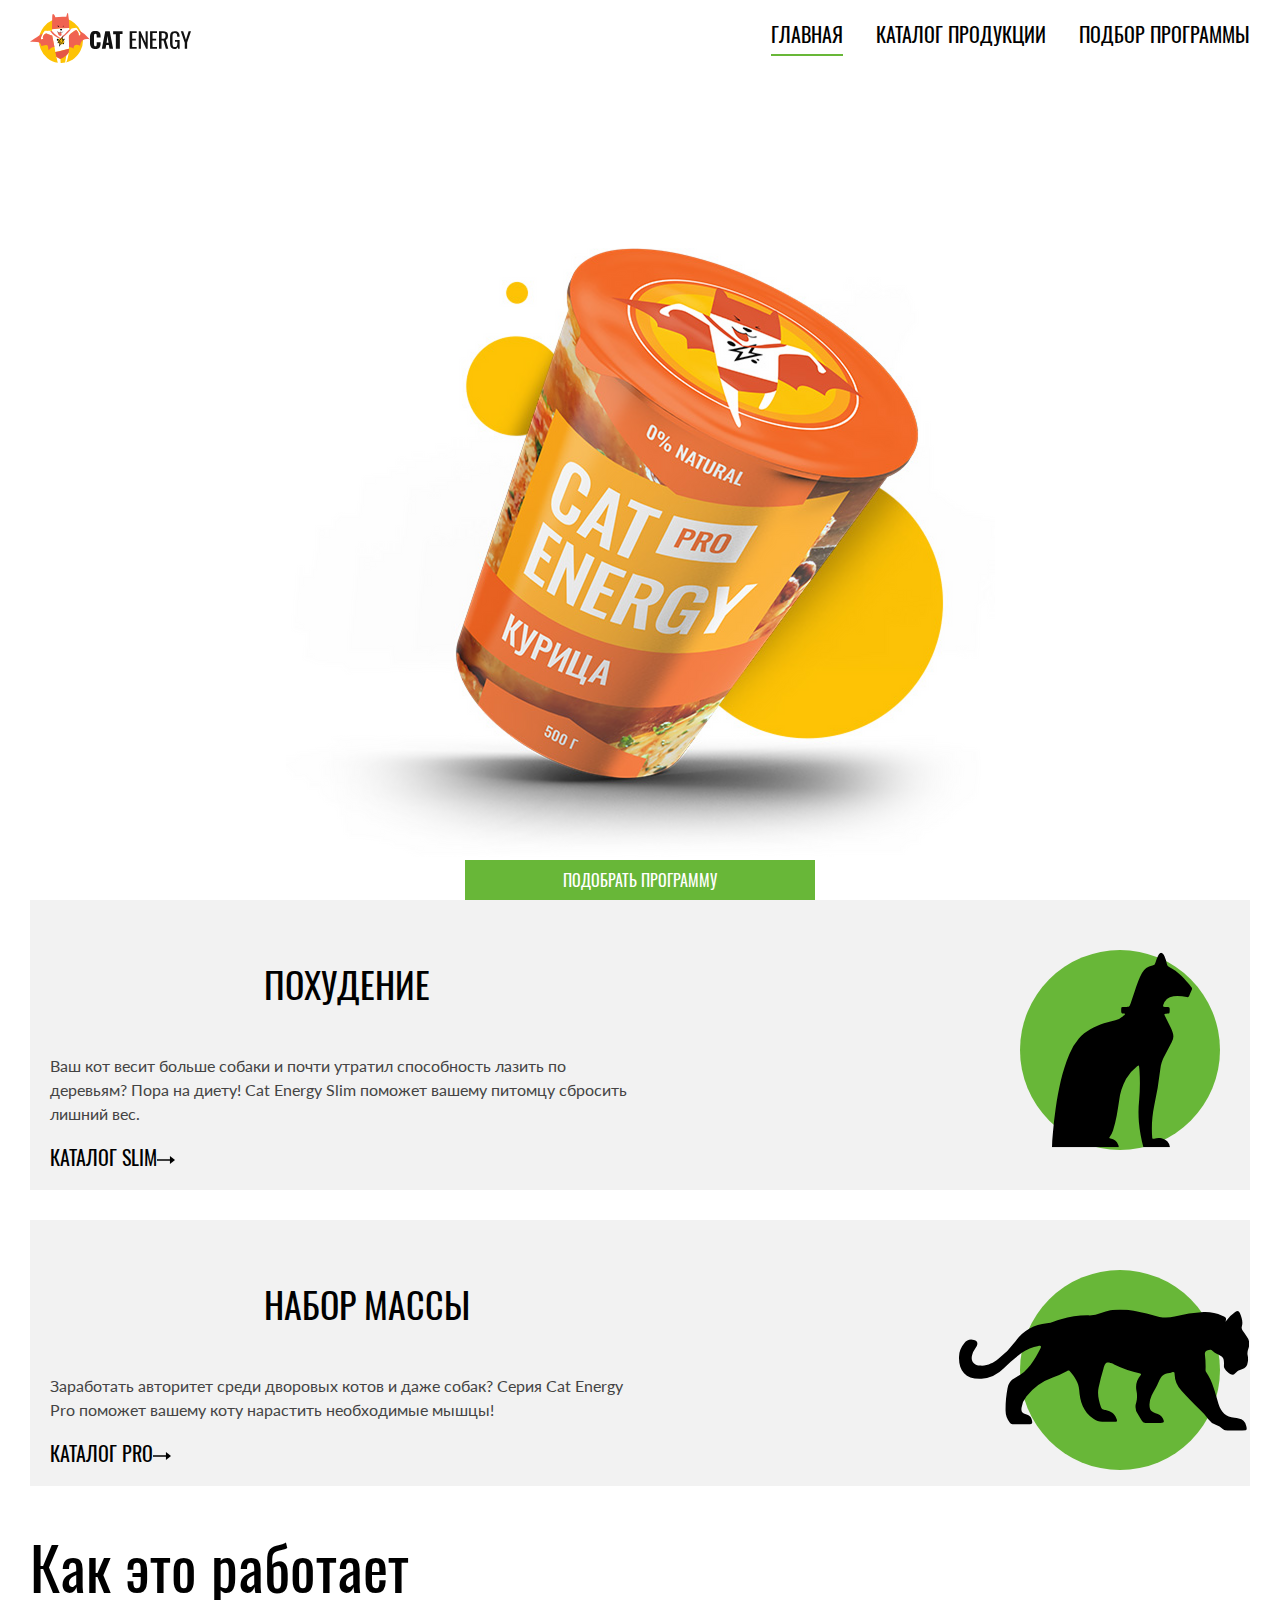
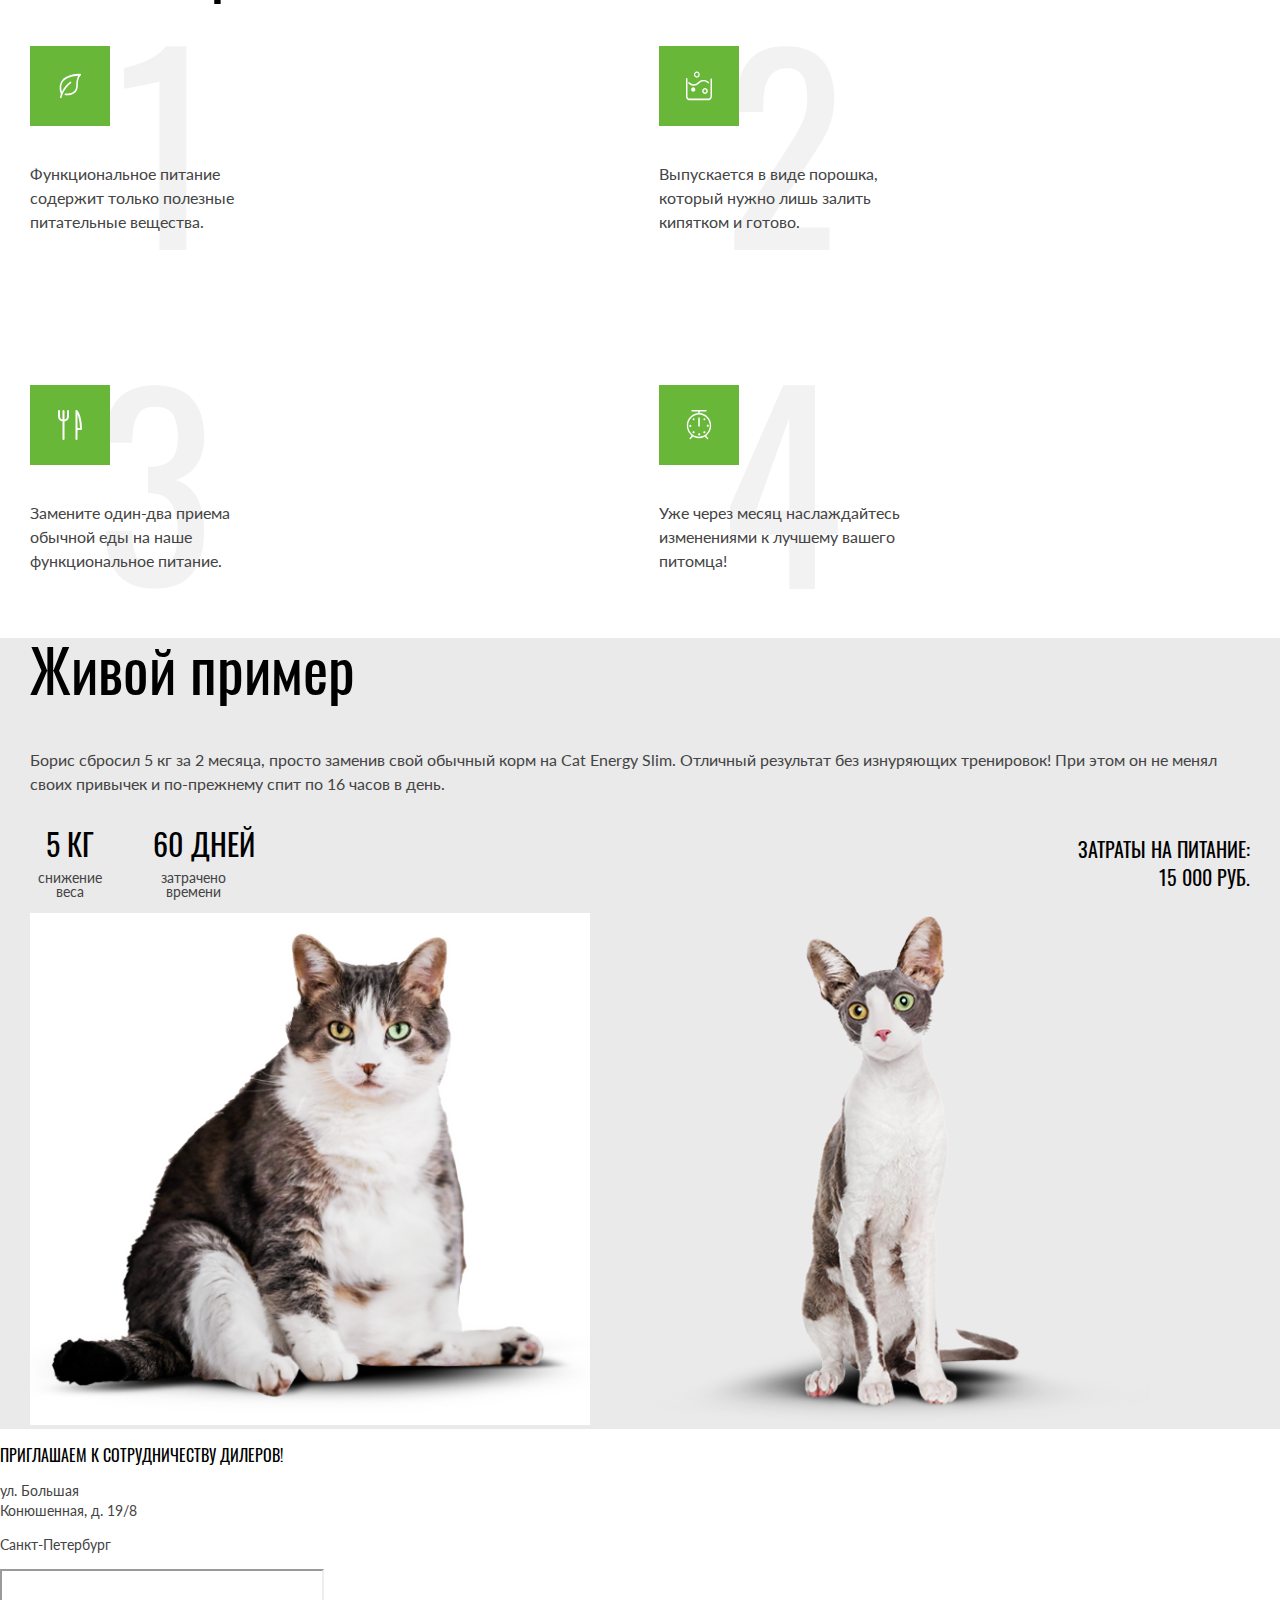
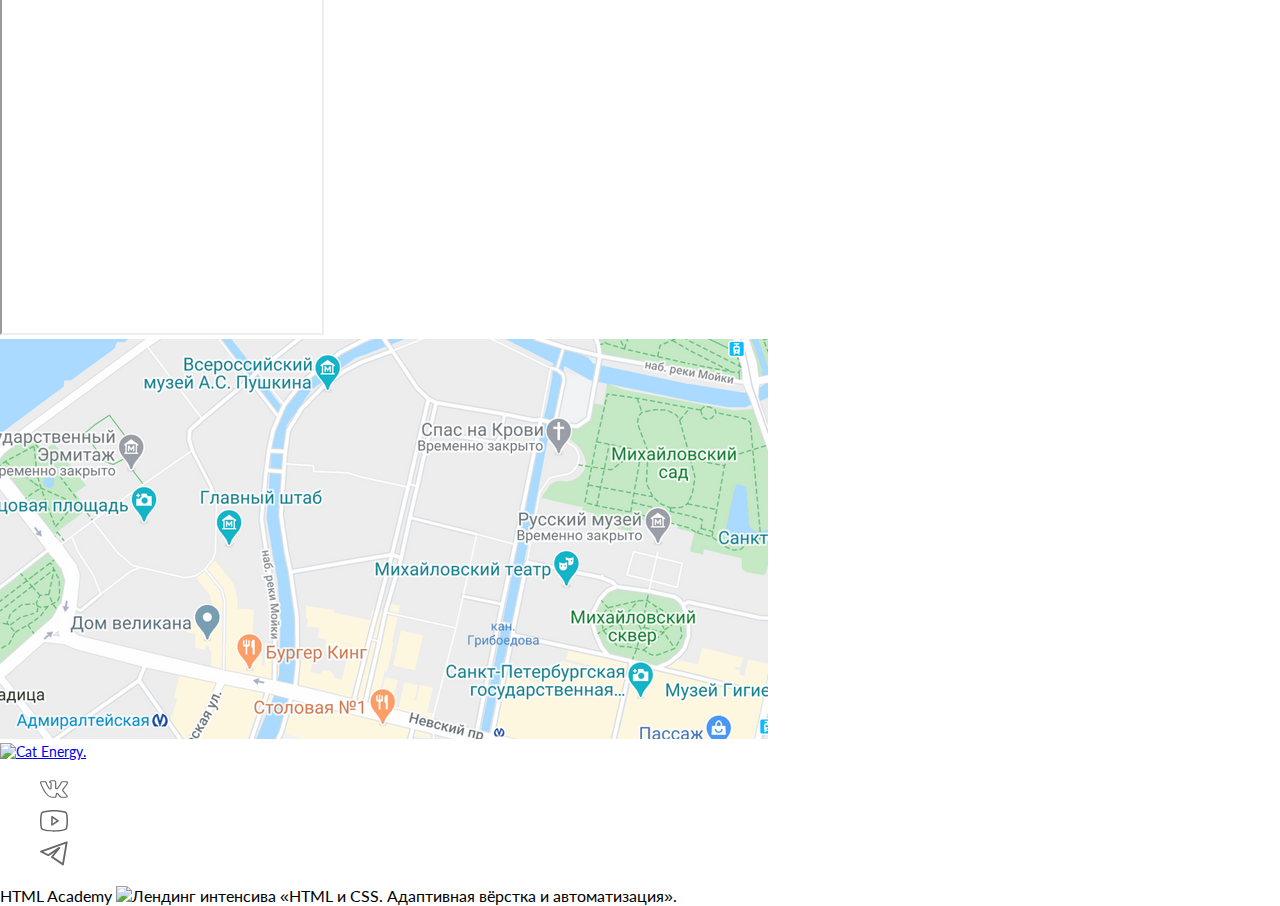
==== commit 52b0557d: "Deploying to gh-pages from @ Melante/366737-cat-energy-31@23c2ce630d0e9af1d7d208554bda855a4bfdc877 🚀" ====
--- a/10/index.html
+++ b/10/index.html
@@ -1 +1 @@
-<!DOCTYPE html><html class="page" lang="ru"><head><meta charset="UTF-8"><title>Cat Energy</title><meta name="viewport" content="width=device-width,initial-scale=1"><link rel="icon" href="favicon.ico"><link rel="icon" href="favicons/icon.svg" type="image/svg+xml"><link rel="apple-touch-icon" href="favicons/apple.png"><link rel="manifest" href="manifest.webmanifest"><link rel="stylesheet" href="styles/styles.css"><script src="scripts/index.js" defer="defer"></script></head><body class="page__body container"><!-- Шапка сайта --><header class="main-header"><div class="main-header__wrapper wrapper"><a class="main-header__logo logo-energy" href="index.html" aria-current="page"><picture><source width="70" height="59" type="image/svg+xml" media="(min-width: 1440px)" srcset="images/logo/logo-desk.svg"><source width="60" height="50" type="image/svg+xml" media="(min-width: 768px)" srcset="images/logo/logo-tablet.svg"><img class="main-header__logo-image" src="images/logo/logo-mobile.svg" width="33" height="38" alt="Логотип Cat Energy"></picture><img class="main-header__logo-title" src="images/logo/logo-text.svg" width="101" height="18" alt="Название Cat Energy"></a><nav class="main-nav"><button class="main-nav__toggle" type="button"><span class="visually-hidden">Навигация по сайту</span></button><div class="main-nav__open"><ul class="main-nav__list"><li class="main-nav__item main-nav__item--current"><a href="index.html" aria-current="page">Главная</a></li><li class="main-nav__item"><a href="catalog.html">Каталог продукции</a></li><li class="main-nav__item"><a href="#">Подбор программы</a></li></ul></div></nav></div></header><main class="main-container"><!-- Hero --><section class="hero"><div class="wrapper"><h1 class="hero__title">Функциональное питание для котов</h1><p class="hero__subtitle">Занялся собой? Займись котом!</p><picture><source width="552" height="499" type="image/png" media="(min-width: 1440px)" srcset="images/nutrition-desktop@1x.png, images/nutrition-desktop@2x.png 2x"><source width="709" height="609" type="image/png" media="(min-width: 768px)" srcset="images/nutrition-tablet@1x.png, images/nutrition-tablet@2x.png 2x"><img class="hero__image" src="images/nutrition-mobile@1x.png" srcset="images/nutrition-mobile@2x.png 2x" width="280" height="270" alt="Баночка с правильным питанием для котов и кошек."></picture><a class="hero__link button" href="#">Подобрать&nbsp;программу</a></div></section><!-- Причины --><section class="build wrapper"><h2 class="visually-hidden">Причины посадить кота на правильное питание</h2><div class="build__program build__program--slim"><h3 class="build__title">Похудение</h3><p class="build__description">Ваш кот весит больше собаки и почти утратил способность лазить по деревьям? Пора на диету! Cat Energy Slim поможет вашему питомцу сбросить лишний вес.</p><a class="build__link" href="#">Каталог Slim</a></div><div class="build__program build__program--pro"><h3 class="build__title">Набор&nbsp;массы</h3><p class="build__description">Заработать авторитет среди дворовых котов и даже собак? Серия Cat Energy Pro поможет вашему коту нарастить необходимые мышцы!</p><a class="build__link" href="#">Каталог Pro</a></div></section><!-- Эффекты --><section class="effect wrapper"><h2 class="effect__title block-title block-title--table">Как это работает</h2><ul class="effect__list"><li class="effect__item effect__item--health"><p class="effect__description">Функциональное питание содержит только полезные питательные вещества.</p></li><li class="effect__item effect__item--water"><p class="effect__description">Выпускается в виде порошка, который нужно лишь залить кипятком и готово.</p></li><li class="effect__item effect__item--food"><p class="effect__description">Замените один-два приема обычной еды на наше функциональное питание.</p></li><li class="effect__item effect__item--time"><p class="effect__description">Уже через месяц наслаждайтесь изменениями к лучшему вашего питомца!</p></li></ul></section><!-- Результаты --><section class="results"><div class="wrapper"><h2 class="results__title block-title block-title--table">Живой пример</h2><p class="results__description">Борис сбросил 5 кг за 2 месяца, просто заменив свой обычный корм на Cat Energy Slim. Отличный результат без изнуряющих тренировок! При этом он не менял своих привычек и по-прежнему спит по 16 часов в день.</p><div class="results__info"><dl class="results__list results-list"><div class="results-list__item"><dt class="results-list__number">5 кг</dt><dd class="results-list__description">снижение веса</dd></div><div class="results-list__item"><dt class="results-list__number">60 дней</dt><dd class="results-list__description">затрачено времени</dd></div></dl><div class="results__cost"><span>Затраты на питание:</span> <span>15 000 руб.</span></div></div><div class="results__slider"><div class="results__slider-before"><picture><source width="560" height="512" type="image/png" media="(min-width: 768px)" srcset="images/fatty-tablet@1x.png, images/fatty-tablet@2x.png 2x"><img class="results__slider-image results__slider-image--fat" src="images/fatty-mobile@1x.png" srcset="images/fatty-mobile@2x.png 2x" width="280" height="256" alt="Жирный кот."></picture></div><div class="results__slider-after"><picture><source width="560" height="512" type="image/png" media="(min-width: 768px)" srcset="images/slim-tablet@1x.png, images/slim-tablet@2x.png 2x"><img class="results__slider-image results__slider-image--slim" src="images/slim-mobile@1x.png" srcset="images/slim-mobile@2x.png 2x" width="280" height="256" alt="Кот, который питается правильно."></picture></div></div></div></section><!-- Контакты --><section class="contacts"><h2 class="visually-hidden">Наше местоположение</h2><div class="contacts__address"><p class="contacts__promo">Приглашаем к сотрудничеству дилеров!</p><div class="contacts__text"><p>ул. Большая<br>Конюшенная, д. 19/8</p><p>Санкт-Петербург</p></div></div><div class="contacts__map map"><iframe class="map__iframe" src="https://yandex.ru/map-widget/v1/?um=constructor%3Afae3adf1f07cb8c70770107714b2216535f58e1cba3ab67204f3b5f1541e9e71&amp;source=constructor" width="320" height="362" allowfullscreen loading="lazy" title="Карта с нашим адресом: ул. Большая Конюшенная, д. 19/8"></iframe><div class="map__back"><picture><source width="1440" height="400" type="image/png" media="(min-width: 1440px)" srcset="images/location-desktop@1x.png, images/location-desktop@2x.png 2x"><source width="768" height="400" type="image/png" media="(min-width: 768px)" srcset="images/location-tablet@1x.png, images/location-tablet@2x.png 2x"><img class="map__image" src="images/location@1x.png" width="320" height="362" alt="Карта с нашим адресом: ул. Большая Конюшенная, д. 19/8" loading="lazy"></picture></div></div></section></main><!-- Подвал --><footer class="main-footer"><a class="main-footer__logo logo-energy" href="index.html" aria-current="page"><img class="main-footer__logo-image" src="icons/logo/logo-text.svg" width="128" height="24" alt="Cat Energy."></a><ul class="social"><li class="social__item"><a class="social__link social__link--vk" href="https://vk.com/htmlacademy"><span class="visually-hidden">Перейти на нашу страницу в вконтакте.</span></a></li><li class="social__item"><a class="social__link social__link--youtube" href="https://www.youtube.com/user/htmlacademyru"><span class="visually-hidden">Перейти на нашу страницу в ютубе.</span></a></li><li class="social__item"><a class="social__link social__link--tg" href="https://t.me/htmlacadem"><span class="visually-hidden">Перейти на нашу страницу в Телеграме.</span></a></li></ul><a class="main-footer__html html-logo" href="https://htmlacademy.ru/intensive/adaptive"><span class="html-logo__title">НTML Academy</span> <img class="html-logo__image" src="icons/logo/logo-html.svg" width="27" height="34" alt="Лендинг интенсива «HTML и CSS. Адаптивная вёрстка и автоматизация»."></a></footer><script src="scripts/index.js"></script></body></html>+<!DOCTYPE html><html class="page" lang="ru"><head><meta charset="UTF-8"><title>Cat Energy</title><meta name="viewport" content="width=device-width,initial-scale=1"><link rel="icon" href="favicon.ico"><link rel="icon" href="favicons/icon.svg" type="image/svg+xml"><link rel="apple-touch-icon" href="favicons/apple.png"><link rel="manifest" href="manifest.webmanifest"><link rel="stylesheet" href="styles/styles.css"><script src="scripts/index.js" defer="defer"></script></head><body class="page__body container"><!-- Шапка сайта --><header class="main-header"><div class="main-header__wrapper wrapper"><a class="main-header__logo logo-energy" href="index.html" aria-current="page"><picture><source width="70" height="59" type="image/svg+xml" media="(min-width: 1440px)" srcset="images/logo/logo-desk.svg"><source width="60" height="50" type="image/svg+xml" media="(min-width: 768px)" srcset="images/logo/logo-tablet.svg"><img class="main-header__logo-image" src="images/logo/logo-mobile.svg" width="33" height="38" alt="Логотип Cat Energy"></picture><img class="main-header__logo-title" src="images/logo/logo-text.svg" width="101" height="18" alt="Название Cat Energy"></a><nav class="main-nav"><button class="main-nav__toggle" type="button"><span class="visually-hidden">Навигация по сайту</span></button><div class="main-nav__open"><ul class="main-nav__list"><li class="main-nav__item main-nav__item--current"><a href="index.html" aria-current="page">Главная</a></li><li class="main-nav__item"><a href="catalog.html">Каталог продукции</a></li><li class="main-nav__item"><a href="#">Подбор программы</a></li></ul></div></nav></div></header><main class="main-container"><!-- Hero --><section class="hero"><div class="wrapper"><h1 class="hero__title">Функциональное питание для котов</h1><p class="hero__subtitle">Занялся собой? Займись котом!</p><picture><source width="552" height="499" type="image/png" media="(min-width: 1440px)" srcset="images/nutrition-desktop@1x.png, images/nutrition-desktop@2x.png 2x"><source width="709" height="609" type="image/png" media="(min-width: 768px)" srcset="images/nutrition-tablet@1x.png, images/nutrition-tablet@2x.png 2x"><img class="hero__image" src="images/nutrition-mobile@1x.png" srcset="images/nutrition-mobile@2x.png 2x" width="280" height="270" alt="Баночка с правильным питанием для котов и кошек."></picture><a class="hero__link button" href="#">Подобрать&nbsp;программу</a></div></section><!-- Причины --><section class="build wrapper"><h2 class="visually-hidden">Причины посадить кота на правильное питание</h2><div class="build__program build__program--slim"><h3 class="build__title">Похудение</h3><p class="build__description">Ваш кот весит больше собаки и почти утратил способность лазить по деревьям? Пора на диету! Cat Energy Slim поможет вашему питомцу сбросить лишний вес.</p><a class="build__link" href="#">Каталог Slim</a></div><div class="build__program build__program--pro"><h3 class="build__title">Набор&nbsp;массы</h3><p class="build__description">Заработать авторитет среди дворовых котов и даже собак? Серия Cat Energy Pro поможет вашему коту нарастить необходимые мышцы!</p><a class="build__link" href="#">Каталог Pro</a></div></section><!-- Эффекты --><section class="effect wrapper"><h2 class="effect__title block-title block-title--table">Как это работает</h2><ul class="effect__list"><li class="effect__item effect__item--health"><p class="effect__description">Функциональное питание содержит только полезные питательные вещества.</p></li><li class="effect__item effect__item--water"><p class="effect__description">Выпускается в виде порошка, который нужно лишь залить кипятком и готово.</p></li><li class="effect__item effect__item--food"><p class="effect__description">Замените один-два приема обычной еды на наше функциональное питание.</p></li><li class="effect__item effect__item--time"><p class="effect__description">Уже через месяц наслаждайтесь изменениями к лучшему вашего питомца!</p></li></ul></section><!-- Результаты --><section class="results"><div class="results__wrapper wrapper"><h2 class="results__title block-title block-title--table">Живой пример</h2><p class="results__description">Борис сбросил 5 кг за 2 месяца, просто заменив свой обычный корм на Cat Energy Slim. Отличный результат без изнуряющих тренировок! При этом он не менял своих привычек и по-прежнему спит по 16 часов в день.</p><div class="results__info"><dl class="results__list results-list"><div class="results-list__item"><dt class="results-list__number">5 кг</dt><dd class="results-list__description">снижение веса</dd></div><div class="results-list__item"><dt class="results-list__number">60 дней</dt><dd class="results-list__description">затрачено времени</dd></div></dl><div class="results__cost"><span>Затраты на питание:</span> <span>15 000 руб.</span></div></div><div class="results__slider"><div class="results__slider-before"><picture><source width="560" height="512" type="image/png" media="(min-width: 768px)" srcset="images/fatty-tablet@1x.png, images/fatty-tablet@2x.png 2x"><img class="results__slider-image results__slider-image--fat" src="images/fatty-mobile@1x.png" srcset="images/fatty-mobile@2x.png 2x" width="280" height="256" alt="Жирный кот."></picture></div><div class="results__slider-after"><picture><source width="560" height="512" type="image/png" media="(min-width: 768px)" srcset="images/slim-tablet@1x.png, images/slim-tablet@2x.png 2x"><img class="results__slider-image results__slider-image--slim" src="images/slim-mobile@1x.png" srcset="images/slim-mobile@2x.png 2x" width="280" height="256" alt="Кот, который питается правильно."></picture></div></div></div></section><!-- Контакты --><section class="contacts"><h2 class="visually-hidden">Наше местоположение</h2><div class="contacts__address"><p class="contacts__promo">Приглашаем к сотрудничеству дилеров!</p><div class="contacts__text"><p>ул. Большая<br>Конюшенная, д. 19/8</p><p>Санкт-Петербург</p></div></div><div class="contacts__map map"><iframe class="map__iframe" src="https://yandex.ru/map-widget/v1/?um=constructor%3Afae3adf1f07cb8c70770107714b2216535f58e1cba3ab67204f3b5f1541e9e71&amp;source=constructor" width="320" height="362" allowfullscreen loading="lazy" title="Карта с нашим адресом: ул. Большая Конюшенная, д. 19/8"></iframe><div class="map__back"><picture><source width="1440" height="400" type="image/png" media="(min-width: 1440px)" srcset="images/location-desktop@1x.png, images/location-desktop@2x.png 2x"><source width="768" height="400" type="image/png" media="(min-width: 768px)" srcset="images/location-tablet@1x.png, images/location-tablet@2x.png 2x"><img class="map__image" src="images/location@1x.png" width="320" height="362" alt="Карта с нашим адресом: ул. Большая Конюшенная, д. 19/8" loading="lazy"></picture></div></div></section></main><!-- Подвал --><footer class="main-footer"><a class="main-footer__logo logo-energy" href="index.html" aria-current="page"><img class="main-footer__logo-image" src="icons/logo/logo-text.svg" width="128" height="24" alt="Cat Energy."></a><ul class="social"><li class="social__item"><a class="social__link social__link--vk" href="https://vk.com/htmlacademy"><span class="visually-hidden">Перейти на нашу страницу в вконтакте.</span></a></li><li class="social__item"><a class="social__link social__link--youtube" href="https://www.youtube.com/user/htmlacademyru"><span class="visually-hidden">Перейти на нашу страницу в ютубе.</span></a></li><li class="social__item"><a class="social__link social__link--tg" href="https://t.me/htmlacadem"><span class="visually-hidden">Перейти на нашу страницу в Телеграме.</span></a></li></ul><a class="main-footer__html html-logo" href="https://htmlacademy.ru/intensive/adaptive"><span class="html-logo__title">НTML Academy</span> <img class="html-logo__image" src="icons/logo/logo-html.svg" width="27" height="34" alt="Лендинг интенсива «HTML и CSS. Адаптивная вёрстка и автоматизация»."></a></footer><script src="scripts/index.js"></script></body></html>--- a/10/styles/styles.css
+++ b/10/styles/styles.css
@@ -1 +1 @@
-@font-face{font-family:Lato;font-weight:400;font-style:normal;src:url(../fonts/lato/Lato-Regular.woff2)format("woff2");font-display:swap}@font-face{font-family:Oswald;font-weight:400;font-style:normal;src:url(../fonts/oswald/oswaldregular.woff2)format("woff2");font-display:swap}:root{--font-basic:"Lato","Arial",sans-serif;--font-secondary:"Oswald","Lato","Arial",sans-serif;--text-basic-color:#444;--text-dark-color:#222;--text-secondary-color:#000;--text-light-color:#fff;--background-color:#68b738d9;--button-basic:#68b738;--button-basic-hover:#5eaa2f;--button-basic-active:#ffffff4d;--button-secondary:#f2f2f2;--button-secondary-hover:#ebebeb;--arrow:#000;--current-basic:#68b738;--current-secondary:#fff;--back-color:#68b738;--back-secondary:#f2f2f2;--back-grey:#eaeaea;--border:#e6e6e6;--social:#666;--social-hover:#68b738;--input--error:#ff8282;--light-color:#fff}body{box-sizing:border-box;font-family:var(--font-basic,--font-secondary);color:var(--text-basic-color,inherit);height:100vh;margin:0;font-size:14px;font-style:normal;font-weight:400;line-height:1.29}.wrapper{box-sizing:border-box;width:100%;margin:auto;padding:0 20px}@media (width>=768px){.wrapper{padding:0 30px}}@media (width>=1440px){.wrapper{max-width:1600px;padding:0 110px}}.button{font-family:var(--font-secondary,inherit);text-transform:uppercase;background-color:var(--button-basic,#68b738);color:var(--text-light-color,inherit);box-sizing:border-box;border:none;padding:10px;font-size:16px;line-height:1.25}.button:hover{background-color:var(--button-basic-hover,#5eaa2f)}.button:active{color:var(--button-basic-active,#5eaa2f)}.visually-hidden{clip:rect(0 0 0 0);border:0;width:1px;height:1px;margin:-1px;padding:0;position:absolute;overflow:hidden}.block-title{font-family:var(--font-secondary,inherit);color:var(--text-secondary-color,inherit);font-size:36px;font-weight:400;line-height:1.11}@media (width>=768px){.block-title{font-size:60px;line-height:1}}.catalog-block{font-family:var(--font-secondary,inherit);color:var(--text-secondary-color,inherit);font-size:24px;line-height:1}.main-header{justify-content:space-between;align-items:center;width:100%;display:flex}.main-header__wrapper{justify-content:space-between;align-items:center;margin:0 auto 14px;padding-top:13px;display:flex}.main-header__logo{display:contents}@media (width>=768px){.main-header__logo{align-items:center;display:flex}}.main-nav__toggle{background-color:var(--text-secondary-color,#000);cursor:pointer;border:none;width:24px;height:2px;position:relative}@media (width>=768px){.main-nav__toggle{display:none}}.main-nav__toggle:before,.main-nav__toggle:after{content:"";background-color:var(--text-secondary-color,#000);width:24px;height:2px;position:absolute;left:0}.main-nav__toggle:before{top:-6px}.main-nav__toggle:after{top:6px}.main-nav__toggle.main-nav__toggle--open{background-color:#0000}.main-nav__toggle.main-nav__toggle--open:before{top:0;transform:rotate(45deg)}.main-nav__toggle.main-nav__toggle--open:after{top:0;transform:rotate(-45deg)}.main-nav__open{display:none}@media (width>=768px){.main-nav__open{width:100%;display:block}}.main-nav--open{background-color:var(--text-light-color,#fff);z-index:1;width:100%;margin-top:10px;display:flex;position:absolute;left:0}@media (width>=768px){.main-nav--open{position:static}}.main-nav__list{text-align:center;font-family:var(--font-secondary,inherit);width:100%;margin:0;padding:0;font-size:20px;line-height:1;list-style-type:none;display:block}@media (width>=768px){.main-nav__list{flex-wrap:wrap;gap:33px;display:flex}}.main-nav__item{border-bottom:1px solid var(--border,#e6e6e6);padding:22px 0}@media (width>=768px){.main-nav__item{border:none;padding:0}}.main-nav__item:first-child{border-top:1px solid var(--border,#e6e6e6)}@media (width>=768px){.main-nav__item:first-child{border:none}}.main-nav__item a{text-transform:uppercase;color:var(--text-secondary-color,inherit);text-decoration:none}@media (width>=768px){.main-nav__item--current a:after{content:"";border-bottom:2px solid var(--current-basic,#68b738);width:100%;margin:10px auto 0;display:block}}@media (width>=1440px){.main-nav__item--current a:after{border-bottom:2px solid var(--current-secondary,#fff)}}.hero{text-align:center;font-family:var(--font-secondary,inherit);color:var(--text-light-color,inherit);width:100%;position:relative}.hero:before,.hero:after{content:"";z-index:-1;width:100%;height:85%;position:absolute;left:0}.hero:before{background-image:url(../images/cat-hero-mobile@1x.jpg);background-position:50%;background-repeat:no-repeat;background-size:cover;width:100%}@media (resolution>=2dppx){.hero:before{background-image:url(../images/cat-hero-mobile@2x.jpg)}}@media (width>=768px){.hero:before{background:0 0}}@media (width>=1440px){.hero:before{background-image:url(../images/cat-hero-desktop@1x.jpg);background-position:50%;background-repeat:no-repeat;background-size:cover}}@media (width>=1440px) and (resolution>=2dppx){.hero:before{background-image:url(../images/cat-hero-desktop@2x.jpg)}}.hero:after{background:linear-gradient(to bottom,#68b738d9 302px,#68b738d9 302px,var(--back-secondary,f2f2f2)302px);top:0}@media (width>=768px){.hero:after{background:0 0}}@media (width>=1440px){.hero:after{background-color:var(--background-color,#68b738d9);background-position:100vh 0;top:0}}.hero__title{text-align:center;max-width:250px;margin:0 auto 25px;padding-top:27px;font-size:36px;line-height:1}.hero__subtitle{text-transform:uppercase;text-align:center;margin:0 0 29px;font-size:14px;line-height:1}.hero__link{max-width:350px;margin:0 auto;text-decoration:none;display:block}.build{display:grid}@media (width>=1440px){.build{grid-template-columns:1fr 1fr;gap:80px;display:grid}}.build__program{background-color:var(--back-secondary,#f2f2f2);align-items:center;padding:30px 30px 18px 20px;display:grid;position:relative}@media (width>=1440px){.build__program{padding:41px 61px 55px 52px}}.build__program--slim{margin-bottom:20px}@media (width>=768px){.build__program--slim{margin-bottom:30px}}@media (width>=1440px){.build__program--slim{margin-bottom:0}}.build__program:before,.build__program:after{content:"";justify-self:start;width:50px;height:50px;margin-left:20px;display:inline-block;position:absolute;top:50px}@media (width>=768px){.build__program:before,.build__program:after{justify-self:end;width:200px;height:200px;margin-right:30px}}@media (width>=1440px){.build__program:before,.build__program:after{justify-self:start;width:100px;height:100px;margin-left:52px}}.build__program--slim:after{background-image:url(../icons/stack.svg#cat-slim);background-repeat:no-repeat;background-size:contain;width:36px;height:50px;transform:translate(20%)}@media (width>=768px){.build__program--slim:after{width:140px;height:200px;transform:translate(-20%)}}@media (width>=1440px){.build__program--slim:after{width:70px;height:100px;transform:translate(20%)}}.build__program--slim:before{background-color:var(--button-basic,#68b738);border-radius:50%}.build__program--pro:after{background-image:url(../icons/stack.svg#cat-pro);background-repeat:no-repeat;background-size:contain;width:67px;height:50px;transform:translate(-20%)}@media (width>=768px){.build__program--pro:after{width:290px;height:200px;transform:translate(10%)}}@media (width>=1440px){.build__program--pro:after{width:134px;height:100px;transform:translate(-20%)}}.build__program--pro:before{background-color:var(--button-basic,#68b738);border-radius:50%}.build__title{font-family:var(--font-secondary,inherit);color:var(--text-secondary-color,inherit);text-transform:uppercase;padding-left:90px;font-size:24px;font-weight:400;line-height:1.54}@media (width>=768px){.build__title{padding-left:214px;font-size:36px;line-height:1}}.build__description{font-size:14px;line-height:1.29}@media (width>=768px){.build__description{width:50%;font-size:16px;line-height:1.5}}@media (width>=1440px){.build__description{width:100%}}.build__link{font-family:var(--font-secondary,inherit);color:var(--text-secondary-color,inherit);text-transform:uppercase;font-size:16px;line-height:1;text-decoration:none}@media (width>=768px){.build__link{font-size:20px;line-height:1.5}}.build__link:after{content:"";background-color:var(--arrow,#000);width:24px;height:12px;display:inline-block;-webkit-mask-image:url(../icons/stack.svg#icon_arrow);mask-image:url(../icons/stack.svg#icon_arrow);-webkit-mask-position:50%;mask-position:50%;-webkit-mask-repeat:no-repeat;mask-repeat:no-repeat}.build__link:hover:after{width:32px;transition:all .5s}.build__link:active{opacity:.3;width:32px;transition:all .5s}.effect__list{margin:0;padding:0;list-style-type:none;display:grid}@media (width>=768px){.effect__list{grid-template-columns:repeat(2,1fr);justify-content:start;gap:135px 37px;display:grid}}@media (width>=1440px){.effect__list{grid-template-columns:repeat(4,1fr)}}.effect__item{align-items:center;gap:20px;margin-bottom:20px;list-style-type:none;display:flex}@media (width>=768px){.effect__item{width:250px;margin-bottom:0;display:grid}}.effect__item:before{content:"";background-image:var(--effect);background-color:var(--back-color,#68b738);background-position:50%;background-repeat:no-repeat;background-size:26px 30px;flex-shrink:0;width:60px;height:60px;display:inline-block}@media (width>=768px){.effect__item:before{width:80px;height:80px}}.effect__item--health{--effect:url(../icons/stack.svg#health)}@media (width>=768px){.effect__item--health{background-image:url(../icons/stack.svg#effect_one);background-position:100%;height:100%}}.effect__item--water{--effect:url(../icons/stack.svg#water)}@media (width>=768px){.effect__item--water{background-image:url(../icons/stack.svg#effect_two);background-position:100%;height:100%}}.effect__item--food{--effect:url(../icons/stack.svg#food)}@media (width>=768px){.effect__item--food{background-image:url(../icons/stack.svg#effect_three);background-position:100%;height:100%}}.effect__item--time{--effect:url(../icons/stack.svg#time)}@media (width>=768px){.effect__item--time{background-image:url(../icons/stack.svg#effect_four);background-position:100%;height:100%}.effect__description{font-size:16px;line-height:1.5}}.results{background-color:var(--back-grey,#eaeaea)}@media (width>=768px){.results__description{font-size:16px;line-height:1.5}}.results__list{text-align:center;justify-content:center;display:flex}.results__cost{font-family:var(--font-secondary,inherit);text-align:center;color:var(--text-secondary-color,inherit);text-transform:uppercase;font-size:14px;line-height:1.43}@media (width>=768px){.results__cost{font-size:20px;line-height:1}}.results__slider{display:flex}.results-list__number{font-family:var(--font-secondary,inherit);color:var(--text-secondary-color,inherit);text-transform:uppercase;font-size:24px;line-height:1}@media (width>=768px){.results-list__number{font-size:30px;line-height:1.23}}.results-list__description{font-size:12px;line-height:1}@media (width>=768px){.results-list__description{font-size:14px;line-height:1}}.social__item{list-style-type:none}.social__link:before{content:"";-webkit-mask-image:var(--icon-social);mask-image:var(--icon-social);background-color:var(--social,#666);width:28px;height:28px;display:inline-block;-webkit-mask-position:50%;mask-position:50%;-webkit-mask-repeat:no-repeat;mask-repeat:no-repeat}.social__link:hover{--social:var(--social-hover,#68b738)}.social__link:active{--social:var(--social-hover,#68b738);opacity:.3}.social__link--vk{--icon-social:url(../icons/stack.svg#social_vkontakte)}.social__link--youtube{--icon-social:url(../icons/stack.svg#social_youtube)}.social__link--tg{--icon-social:url(../icons/stack.svg#social_telegram)}.html-logo{color:var(--text-secondary-color,inherit);font-size:16px;line-height:1.25;text-decoration:none}.catalog__title{font-family:var(--font-secondary,inherit);color:var(--text-secondary-color,inherit);font-size:36px;line-height:1}.catalog__list{list-style-type:none}.catalog-card__link{text-decoration:none}.catalog-card__button--extra{color:var(--text-secondary-color,inherit);background-color:var(--button-secondary,inherit)}.catalog-card__button--extra:hover,.catalog-card__button--extra:active{background-color:var(--button-secondary-hover,inherit)}.catalog-card__title{font-family:var(--font-secondary,inherit);text-transform:uppercase;color:var(--text-dark-color,inherit);font-size:16px;line-height:1.25}.catalog-card__list,.catalog-card__description{font-size:12px;line-height:1.33}.extra__present{background-color:var(--background-color,inherit)}.extra-item{list-style-type:none}.extra-item__title{font-family:var(--font-secondary,inherit);color:var(--text-dark-color,inherit);text-transform:uppercase;font-size:16px;line-height:1}.extra-item__list{font-size:14px;line-height:1}.present{color:var(--text-light-color,inherit);position:relative}.present:before,.present:after{content:"";z-index:-1;width:100%;height:100%;position:absolute}.present:before{background-image:url(../images/cat-present-mobile@1x.png);background-position:50%;background-repeat:no-repeat;background-size:contain}@media (resolution>=2dppx){.present:before{background-image:url(../images/cat-present-mobile@2x.png);background-size:280px}}@media (width>=768px){.present:before{background-image:url(../images/cat-present-tablet@1x.png);width:100%}}@media (width>=768px) and (resolution>=2dppx){.present:before{background-image:url(../images/cat-present-tablet@2x.png);background-size:707px}}@media (width>=1440px){.present:before{background-image:url(../images/cat-present-desktop@1x.png);background-size:245px;width:245px}}@media (width>=1440px) and (resolution>=2dppx){.present:before{background-image:url(../images/cat-present-desktop@2x.png);background-size:245px}}.present:after{background-color:var(--background-color,#68b738d9);opacity:.5;top:0;left:0}.present__title{text-align:center;color:var(--text-light-color,inherit);padding:58px 60px;font-size:16px;line-height:1.25}.present__title:before{content:"";background-image:url(../icons/stack.svg#bonus);background-position:50%;background-repeat:no-repeat;background-size:contain;width:78px;height:80px;margin:auto auto 20px;display:block}.subscribe__description{font-family:var(--font-secondary,inherit);color:var(--text-secondary-color,inherit);font-size:16px;line-height:1.5}.form__field{font-family:var(--font-secondary,inherit);text-transform:uppercase;font-size:20px;line-height:1.5}.form__button{list-style:1.3;font-size:20px}.contacts__promo{font-family:var(--font-secondary,inherit);color:var(--text-secondary-color,inherit);text-transform:uppercase;font-size:16px;line-height:1.25}.contacts__text{font-size:14px;line-height:1.43}+@font-face{font-family:Lato;font-weight:400;font-style:normal;src:url(../fonts/lato/Lato-Regular.woff2)format("woff2");font-display:swap}@font-face{font-family:Oswald;font-weight:400;font-style:normal;src:url(../fonts/oswald/oswaldregular.woff2)format("woff2");font-display:swap}:root{--font-basic:"Lato","Arial",sans-serif;--font-secondary:"Oswald","Lato","Arial",sans-serif;--text-basic-color:#444;--text-dark-color:#222;--text-secondary-color:#000;--text-light-color:#fff;--background-color:#68b738d9;--button-basic:#68b738;--button-basic-hover:#5eaa2f;--button-basic-active:#ffffff4d;--button-secondary:#f2f2f2;--button-secondary-hover:#ebebeb;--arrow:#000;--current-basic:#68b738;--current-secondary:#fff;--back-color:#68b738;--back-secondary:#f2f2f2;--back-grey:#eaeaea;--border:#e6e6e6;--social:#666;--social-hover:#68b738;--input--error:#ff8282;--light-color:#fff}body{box-sizing:border-box;font-family:var(--font-basic,--font-secondary);color:var(--text-basic-color,inherit);height:100vh;margin:0;font-size:14px;font-style:normal;font-weight:400;line-height:1.29}.wrapper{box-sizing:border-box;width:100%;margin:auto;padding:0 20px}@media (width>=768px){.wrapper{padding:0 30px}}@media (width>=1440px){.wrapper{max-width:1600px;padding:0 110px}}.button{font-family:var(--font-secondary,inherit);text-transform:uppercase;background-color:var(--button-basic,#68b738);color:var(--text-light-color,inherit);box-sizing:border-box;border:none;padding:10px;font-size:16px;line-height:1.25}.button:hover{background-color:var(--button-basic-hover,#5eaa2f)}.button:active{color:var(--button-basic-active,#5eaa2f)}.visually-hidden{clip:rect(0 0 0 0);border:0;width:1px;height:1px;margin:-1px;padding:0;position:absolute;overflow:hidden}.block-title{font-family:var(--font-secondary,inherit);color:var(--text-secondary-color,inherit);font-size:36px;font-weight:400;line-height:1.11}@media (width>=768px){.block-title{font-size:60px;line-height:1}}.catalog-block{font-family:var(--font-secondary,inherit);color:var(--text-secondary-color,inherit);font-size:24px;line-height:1}.main-header{justify-content:space-between;align-items:center;width:100%;display:flex}.main-header__wrapper{justify-content:space-between;align-items:center;margin:0 auto 14px;padding-top:13px;display:flex}.main-header__logo{display:contents}@media (width>=768px){.main-header__logo{align-items:center;display:flex}}.main-nav__toggle{background-color:var(--text-secondary-color,#000);cursor:pointer;border:none;width:24px;height:2px;position:relative}@media (width>=768px){.main-nav__toggle{display:none}}.main-nav__toggle:before,.main-nav__toggle:after{content:"";background-color:var(--text-secondary-color,#000);width:24px;height:2px;position:absolute;left:0}.main-nav__toggle:before{top:-6px}.main-nav__toggle:after{top:6px}.main-nav__toggle.main-nav__toggle--open{background-color:#0000}.main-nav__toggle.main-nav__toggle--open:before{top:0;transform:rotate(45deg)}.main-nav__toggle.main-nav__toggle--open:after{top:0;transform:rotate(-45deg)}.main-nav__open{display:none}@media (width>=768px){.main-nav__open{width:100%;display:block}}.main-nav--open{background-color:var(--text-light-color,#fff);z-index:1;width:100%;margin-top:10px;display:flex;position:absolute;left:0}@media (width>=768px){.main-nav--open{position:static}}.main-nav__list{text-align:center;font-family:var(--font-secondary,inherit);width:100%;margin:0;padding:0;font-size:20px;line-height:1;list-style-type:none;display:block}@media (width>=768px){.main-nav__list{flex-wrap:wrap;gap:33px;display:flex}}.main-nav__item{border-bottom:1px solid var(--border,#e6e6e6);padding:22px 0}@media (width>=768px){.main-nav__item{border:none;padding:0}}.main-nav__item:first-child{border-top:1px solid var(--border,#e6e6e6)}@media (width>=768px){.main-nav__item:first-child{border:none}}.main-nav__item a{text-transform:uppercase;color:var(--text-secondary-color,inherit);text-decoration:none}@media (width>=768px){.main-nav__item--current a:after{content:"";border-bottom:2px solid var(--current-basic,#68b738);width:100%;margin:10px auto 0;display:block}}@media (width>=1440px){.main-nav__item--current a:after{border-bottom:2px solid var(--current-secondary,#fff)}}.hero{text-align:center;font-family:var(--font-secondary,inherit);color:var(--text-light-color,inherit);width:100%;position:relative}.hero:before,.hero:after{content:"";z-index:-1;width:100%;height:85%;position:absolute;left:0}.hero:before{background-image:url(../images/cat-hero-mobile@1x.jpg);background-position:50%;background-repeat:no-repeat;background-size:cover;width:100%}@media (resolution>=2dppx){.hero:before{background-image:url(../images/cat-hero-mobile@2x.jpg)}}@media (width>=768px){.hero:before{background:0 0}}@media (width>=1440px){.hero:before{background-image:url(../images/cat-hero-desktop@1x.jpg);background-position:50%;background-repeat:no-repeat;background-size:cover}}@media (width>=1440px) and (resolution>=2dppx){.hero:before{background-image:url(../images/cat-hero-desktop@2x.jpg)}}.hero:after{background:linear-gradient(to bottom,#68b738d9 302px,#68b738d9 302px,var(--back-secondary,f2f2f2)302px);top:0}@media (width>=768px){.hero:after{background:0 0}}@media (width>=1440px){.hero:after{background-color:var(--background-color,#68b738d9);background-position:100vh 0;top:0}}.hero__title{text-align:center;max-width:250px;margin:0 auto 25px;padding-top:27px;font-size:36px;line-height:1}.hero__subtitle{text-transform:uppercase;text-align:center;margin:0 0 29px;font-size:14px;line-height:1}.hero__link{max-width:350px;margin:0 auto;text-decoration:none;display:block}.build{display:grid}@media (width>=1440px){.build{grid-template-columns:1fr 1fr;gap:80px;display:grid}}.build__program{background-color:var(--back-secondary,#f2f2f2);align-items:center;padding:30px 30px 18px 20px;display:grid;position:relative}@media (width>=1440px){.build__program{padding:41px 61px 55px 52px}}.build__program--slim{margin-bottom:20px}@media (width>=768px){.build__program--slim{margin-bottom:30px}}@media (width>=1440px){.build__program--slim{margin-bottom:0}}.build__program:before,.build__program:after{content:"";justify-self:start;width:50px;height:50px;margin-left:20px;display:inline-block;position:absolute;top:50px}@media (width>=768px){.build__program:before,.build__program:after{justify-self:end;width:200px;height:200px;margin-right:30px}}@media (width>=1440px){.build__program:before,.build__program:after{justify-self:start;width:100px;height:100px;margin-left:52px}}.build__program--slim:after{background-image:url(../icons/stack.svg#cat-slim);background-repeat:no-repeat;background-size:contain;width:36px;height:50px;transform:translate(20%)}@media (width>=768px){.build__program--slim:after{width:140px;height:200px;transform:translate(-20%)}}@media (width>=1440px){.build__program--slim:after{width:70px;height:100px;transform:translate(20%)}}.build__program--slim:before{background-color:var(--button-basic,#68b738);border-radius:50%}.build__program--pro:after{background-image:url(../icons/stack.svg#cat-pro);background-repeat:no-repeat;background-size:contain;width:67px;height:50px;transform:translate(-20%)}@media (width>=768px){.build__program--pro:after{width:290px;height:200px;transform:translate(10%)}}@media (width>=1440px){.build__program--pro:after{width:134px;height:100px;transform:translate(-20%)}}.build__program--pro:before{background-color:var(--button-basic,#68b738);border-radius:50%}.build__title{font-family:var(--font-secondary,inherit);color:var(--text-secondary-color,inherit);text-transform:uppercase;padding-left:90px;font-size:24px;font-weight:400;line-height:1.54}@media (width>=768px){.build__title{padding-left:214px;font-size:36px;line-height:1}}.build__description{font-size:14px;line-height:1.29}@media (width>=768px){.build__description{width:50%;font-size:16px;line-height:1.5}}@media (width>=1440px){.build__description{width:100%}}.build__link{font-family:var(--font-secondary,inherit);color:var(--text-secondary-color,inherit);text-transform:uppercase;font-size:16px;line-height:1;text-decoration:none}@media (width>=768px){.build__link{font-size:20px;line-height:1.5}}.build__link:after{content:"";background-color:var(--arrow,#000);width:24px;height:12px;display:inline-block;-webkit-mask-image:url(../icons/stack.svg#icon_arrow);mask-image:url(../icons/stack.svg#icon_arrow);-webkit-mask-position:50%;mask-position:50%;-webkit-mask-repeat:no-repeat;mask-repeat:no-repeat}.build__link:hover:after{width:32px;transition:all .5s}.build__link:active{opacity:.3;width:32px;transition:all .5s}.effect__list{margin:0;padding:0;list-style-type:none;display:grid}@media (width>=768px){.effect__list{grid-template-columns:repeat(2,1fr);justify-content:start;gap:135px 37px;display:grid}}@media (width>=1440px){.effect__list{grid-template-columns:repeat(4,1fr)}}.effect__item{align-items:center;gap:20px;margin-bottom:20px;list-style-type:none;display:flex}@media (width>=768px){.effect__item{width:250px;margin-bottom:0;display:grid}}.effect__item:before{content:"";background-image:var(--effect);background-color:var(--back-color,#68b738);background-position:50%;background-repeat:no-repeat;background-size:26px 30px;flex-shrink:0;width:60px;height:60px;display:inline-block}@media (width>=768px){.effect__item:before{width:80px;height:80px}}.effect__item--health{--effect:url(../icons/stack.svg#health)}@media (width>=768px){.effect__item--health{background-image:url(../icons/stack.svg#effect_one);background-position:100%;height:100%}}.effect__item--water{--effect:url(../icons/stack.svg#water)}@media (width>=768px){.effect__item--water{background-image:url(../icons/stack.svg#effect_two);background-position:100%;height:100%}}.effect__item--food{--effect:url(../icons/stack.svg#food)}@media (width>=768px){.effect__item--food{background-image:url(../icons/stack.svg#effect_three);background-position:100%;height:100%}}.effect__item--time{--effect:url(../icons/stack.svg#time)}@media (width>=768px){.effect__item--time{background-image:url(../icons/stack.svg#effect_four);background-position:100%;height:100%}.effect__description{font-size:16px;line-height:1.5}}.results{background-color:var(--back-grey,#eaeaea)}@media (width>=1440px){.results__wrapper{background-color:linear-gradient(var(--back-secondary,#f2f2f2)23%,var(--back-grey,#eaeaea)77%)}}@media (width>=768px){.results__description{font-size:16px;line-height:1.5}.results__info{justify-content:center;align-items:center;display:flex}}.results__cost{font-family:var(--font-secondary,inherit);text-align:center;color:var(--text-secondary-color,inherit);text-transform:uppercase;font-size:14px;line-height:1.43}@media (width>=768px){.results__cost{justify-items:end;gap:8px;margin-left:auto;font-size:20px;line-height:1;display:grid}}.results__slider{flex-wrap:wrap;display:flex}.results-list{text-align:center;justify-content:center;gap:43px;display:flex}.results-list__item{text-align:center}.results-list__number{font-family:var(--font-secondary,inherit);color:var(--text-secondary-color,inherit);text-transform:uppercase;margin-bottom:8px;font-size:24px;line-height:1}@media (width>=768px){.results-list__number{font-size:30px;line-height:1.23}}.results-list__description{max-width:80px;margin:0;font-size:12px;line-height:1}@media (width>=768px){.results-list__description{font-size:14px;line-height:1}}.social__item{list-style-type:none}.social__link:before{content:"";-webkit-mask-image:var(--icon-social);mask-image:var(--icon-social);background-color:var(--social,#666);width:28px;height:28px;display:inline-block;-webkit-mask-position:50%;mask-position:50%;-webkit-mask-repeat:no-repeat;mask-repeat:no-repeat}.social__link:hover{--social:var(--social-hover,#68b738)}.social__link:active{--social:var(--social-hover,#68b738);opacity:.3}.social__link--vk{--icon-social:url(../icons/stack.svg#social_vkontakte)}.social__link--youtube{--icon-social:url(../icons/stack.svg#social_youtube)}.social__link--tg{--icon-social:url(../icons/stack.svg#social_telegram)}.html-logo{color:var(--text-secondary-color,inherit);font-size:16px;line-height:1.25;text-decoration:none}.catalog__title{font-family:var(--font-secondary,inherit);color:var(--text-secondary-color,inherit);font-size:36px;line-height:1}.catalog__list{list-style-type:none}.catalog-card__link{text-decoration:none}.catalog-card__button--extra{color:var(--text-secondary-color,inherit);background-color:var(--button-secondary,inherit)}.catalog-card__button--extra:hover,.catalog-card__button--extra:active{background-color:var(--button-secondary-hover,inherit)}.catalog-card__title{font-family:var(--font-secondary,inherit);text-transform:uppercase;color:var(--text-dark-color,inherit);font-size:16px;line-height:1.25}.catalog-card__list,.catalog-card__description{font-size:12px;line-height:1.33}.extra__present{background-color:var(--background-color,inherit)}.extra-item{list-style-type:none}.extra-item__title{font-family:var(--font-secondary,inherit);color:var(--text-dark-color,inherit);text-transform:uppercase;font-size:16px;line-height:1}.extra-item__list{font-size:14px;line-height:1}.present{color:var(--text-light-color,inherit);position:relative}.present:before,.present:after{content:"";z-index:-1;width:100%;height:100%;position:absolute}.present:before{background-image:url(../images/cat-present-mobile@1x.png);background-position:50%;background-repeat:no-repeat;background-size:contain}@media (resolution>=2dppx){.present:before{background-image:url(../images/cat-present-mobile@2x.png);background-size:280px}}@media (width>=768px){.present:before{background-image:url(../images/cat-present-tablet@1x.png);width:100%}}@media (width>=768px) and (resolution>=2dppx){.present:before{background-image:url(../images/cat-present-tablet@2x.png);background-size:707px}}@media (width>=1440px){.present:before{background-image:url(../images/cat-present-desktop@1x.png);background-size:245px;width:245px}}@media (width>=1440px) and (resolution>=2dppx){.present:before{background-image:url(../images/cat-present-desktop@2x.png);background-size:245px}}.present:after{background-color:var(--background-color,#68b738d9);opacity:.5;top:0;left:0}.present__title{text-align:center;color:var(--text-light-color,inherit);padding:58px 60px;font-size:16px;line-height:1.25}.present__title:before{content:"";background-image:url(../icons/stack.svg#bonus);background-position:50%;background-repeat:no-repeat;background-size:contain;width:78px;height:80px;margin:auto auto 20px;display:block}.subscribe__description{font-family:var(--font-secondary,inherit);color:var(--text-secondary-color,inherit);font-size:16px;line-height:1.5}.form__field{font-family:var(--font-secondary,inherit);text-transform:uppercase;font-size:20px;line-height:1.5}.form__button{list-style:1.3;font-size:20px}.contacts__promo{font-family:var(--font-secondary,inherit);color:var(--text-secondary-color,inherit);text-transform:uppercase;font-size:16px;line-height:1.25}.contacts__text{font-size:14px;line-height:1.43}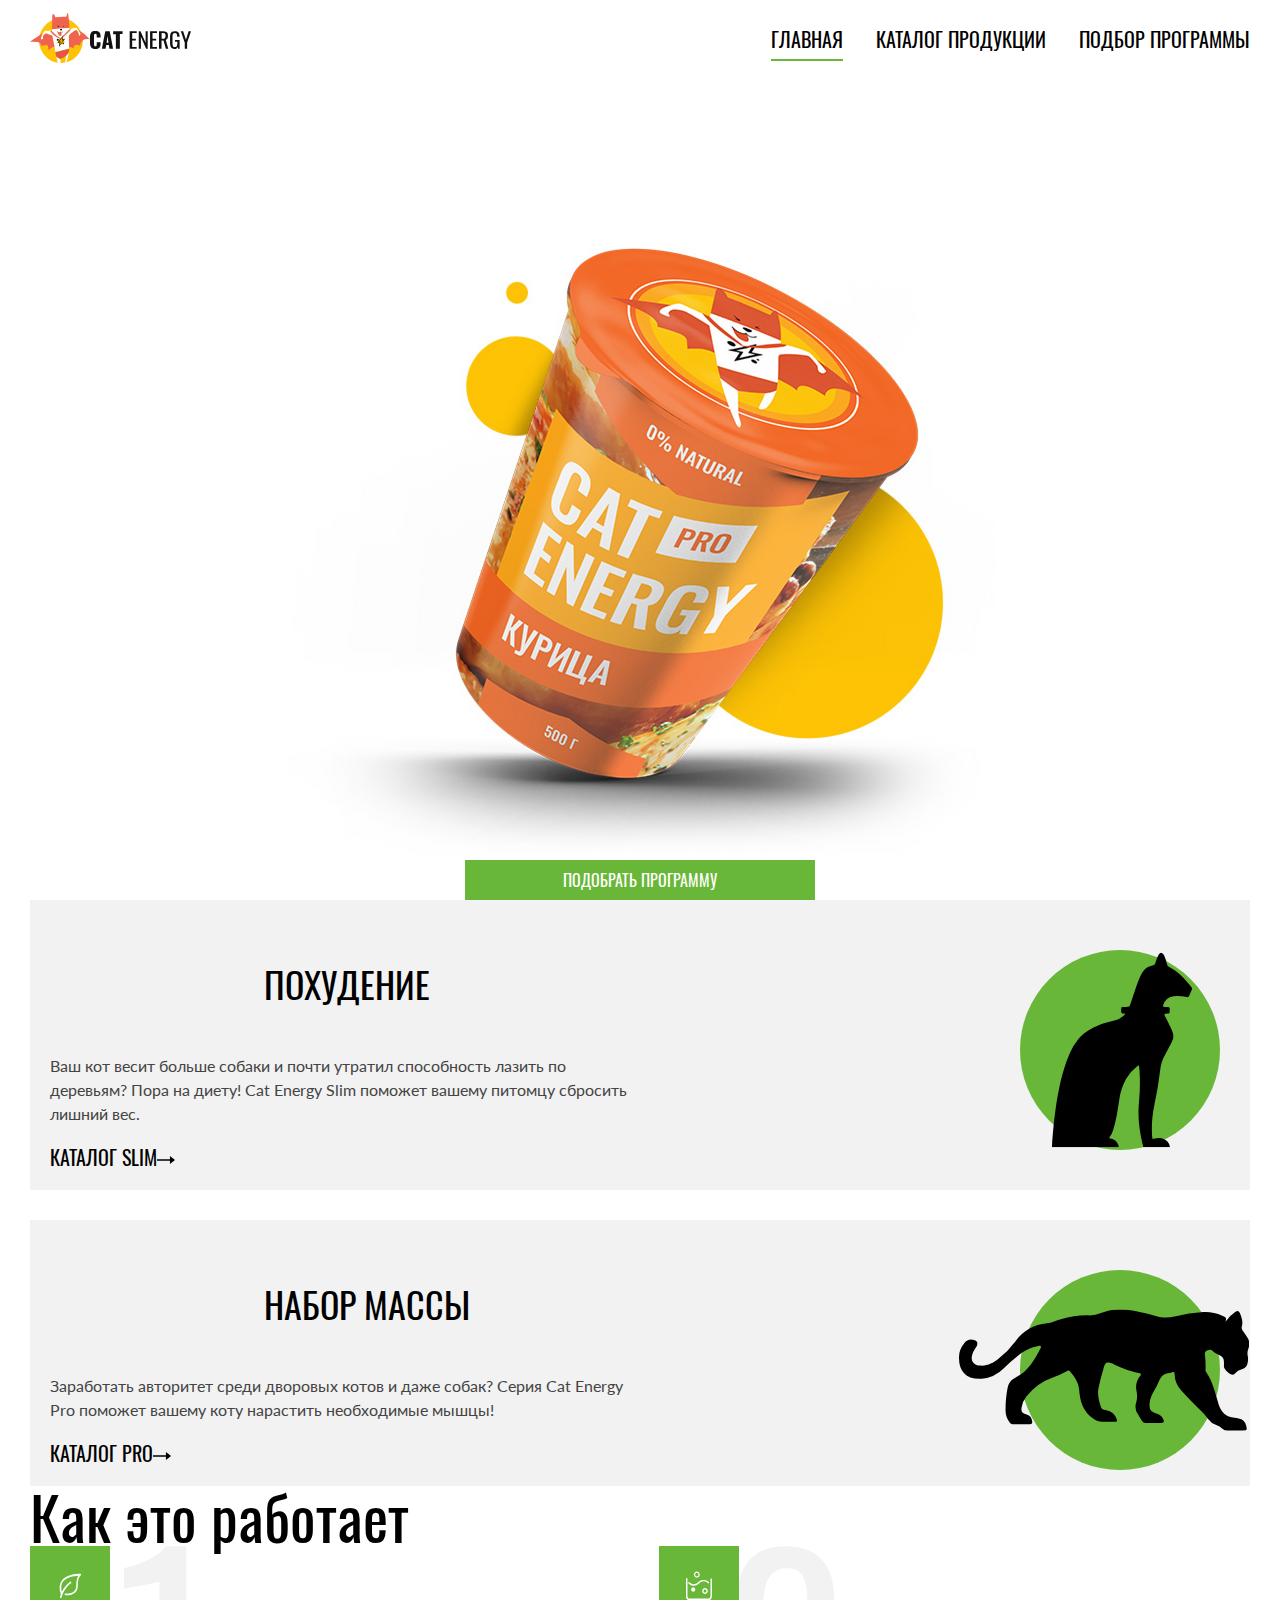
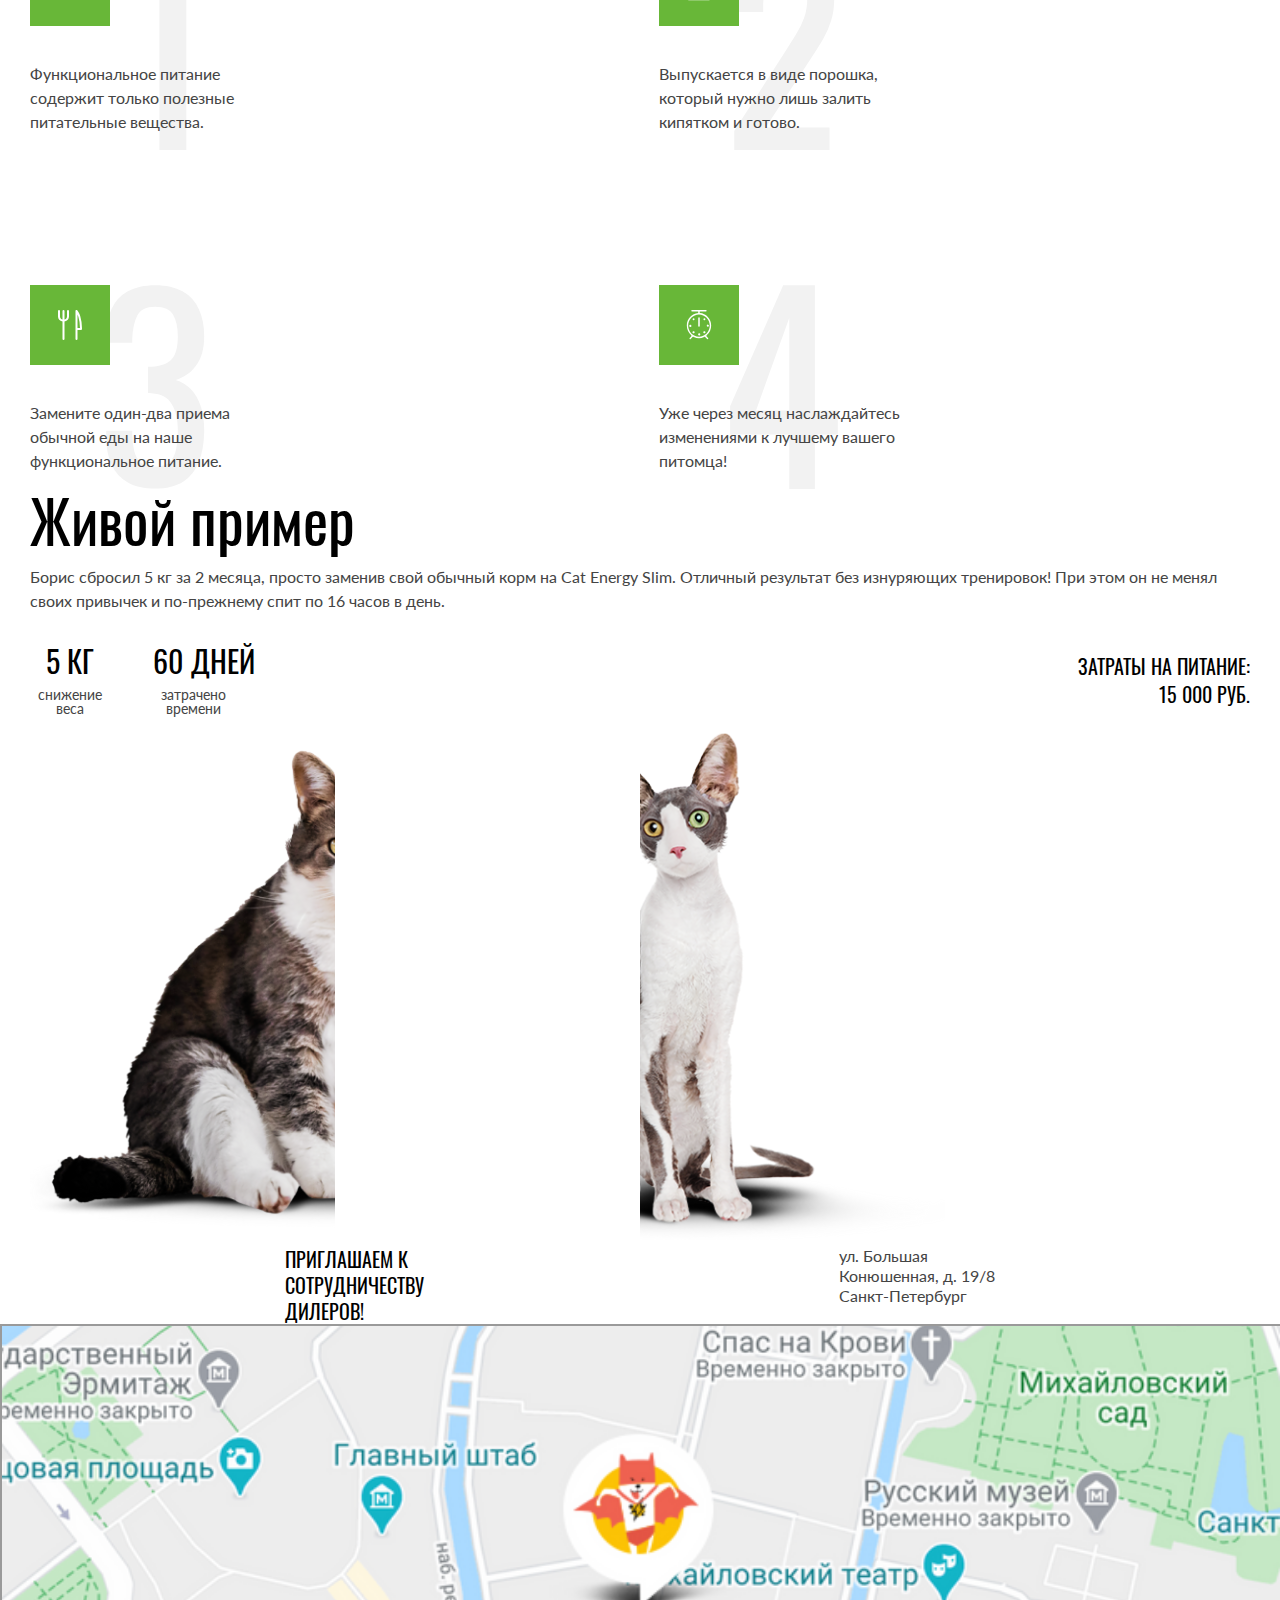
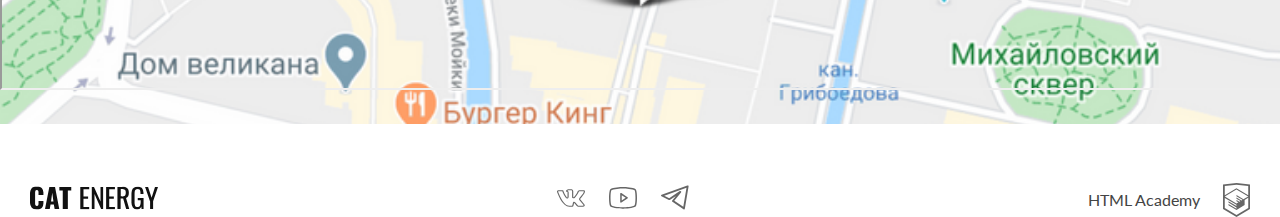
==== commit e2ac27e9: "Deploying to gh-pages from @ Melante/366737-cat-energy-31@23c2ce630d0e9af1d7d208554bda855a4bfdc877 🚀" ====
--- a/10/index.html
+++ b/10/index.html
@@ -1 +1 @@
-<!DOCTYPE html><html class="page" lang="ru"><head><meta charset="UTF-8"><title>Cat Energy</title><meta name="viewport" content="width=device-width,initial-scale=1"><link rel="icon" href="favicon.ico"><link rel="icon" href="favicons/icon.svg" type="image/svg+xml"><link rel="apple-touch-icon" href="favicons/apple.png"><link rel="manifest" href="manifest.webmanifest"><link rel="stylesheet" href="styles/styles.css"><script src="scripts/index.js" defer="defer"></script></head><body class="page__body container"><!-- Шапка сайта --><header class="main-header"><div class="main-header__wrapper wrapper"><a class="main-header__logo logo-energy" href="index.html" aria-current="page"><picture><source width="70" height="59" type="image/svg+xml" media="(min-width: 1440px)" srcset="images/logo/logo-desk.svg"><source width="60" height="50" type="image/svg+xml" media="(min-width: 768px)" srcset="images/logo/logo-tablet.svg"><img class="main-header__logo-image" src="images/logo/logo-mobile.svg" width="33" height="38" alt="Логотип Cat Energy"></picture><img class="main-header__logo-title" src="images/logo/logo-text.svg" width="101" height="18" alt="Название Cat Energy"></a><nav class="main-nav"><button class="main-nav__toggle" type="button"><span class="visually-hidden">Навигация по сайту</span></button><div class="main-nav__open"><ul class="main-nav__list"><li class="main-nav__item main-nav__item--current"><a href="index.html" aria-current="page">Главная</a></li><li class="main-nav__item"><a href="catalog.html">Каталог продукции</a></li><li class="main-nav__item"><a href="#">Подбор программы</a></li></ul></div></nav></div></header><main class="main-container"><!-- Hero --><section class="hero"><div class="wrapper"><h1 class="hero__title">Функциональное питание для котов</h1><p class="hero__subtitle">Занялся собой? Займись котом!</p><picture><source width="552" height="499" type="image/png" media="(min-width: 1440px)" srcset="images/nutrition-desktop@1x.png, images/nutrition-desktop@2x.png 2x"><source width="709" height="609" type="image/png" media="(min-width: 768px)" srcset="images/nutrition-tablet@1x.png, images/nutrition-tablet@2x.png 2x"><img class="hero__image" src="images/nutrition-mobile@1x.png" srcset="images/nutrition-mobile@2x.png 2x" width="280" height="270" alt="Баночка с правильным питанием для котов и кошек."></picture><a class="hero__link button" href="#">Подобрать&nbsp;программу</a></div></section><!-- Причины --><section class="build wrapper"><h2 class="visually-hidden">Причины посадить кота на правильное питание</h2><div class="build__program build__program--slim"><h3 class="build__title">Похудение</h3><p class="build__description">Ваш кот весит больше собаки и почти утратил способность лазить по деревьям? Пора на диету! Cat Energy Slim поможет вашему питомцу сбросить лишний вес.</p><a class="build__link" href="#">Каталог Slim</a></div><div class="build__program build__program--pro"><h3 class="build__title">Набор&nbsp;массы</h3><p class="build__description">Заработать авторитет среди дворовых котов и даже собак? Серия Cat Energy Pro поможет вашему коту нарастить необходимые мышцы!</p><a class="build__link" href="#">Каталог Pro</a></div></section><!-- Эффекты --><section class="effect wrapper"><h2 class="effect__title block-title block-title--table">Как это работает</h2><ul class="effect__list"><li class="effect__item effect__item--health"><p class="effect__description">Функциональное питание содержит только полезные питательные вещества.</p></li><li class="effect__item effect__item--water"><p class="effect__description">Выпускается в виде порошка, который нужно лишь залить кипятком и готово.</p></li><li class="effect__item effect__item--food"><p class="effect__description">Замените один-два приема обычной еды на наше функциональное питание.</p></li><li class="effect__item effect__item--time"><p class="effect__description">Уже через месяц наслаждайтесь изменениями к лучшему вашего питомца!</p></li></ul></section><!-- Результаты --><section class="results"><div class="results__wrapper wrapper"><h2 class="results__title block-title block-title--table">Живой пример</h2><p class="results__description">Борис сбросил 5 кг за 2 месяца, просто заменив свой обычный корм на Cat Energy Slim. Отличный результат без изнуряющих тренировок! При этом он не менял своих привычек и по-прежнему спит по 16 часов в день.</p><div class="results__info"><dl class="results__list results-list"><div class="results-list__item"><dt class="results-list__number">5 кг</dt><dd class="results-list__description">снижение веса</dd></div><div class="results-list__item"><dt class="results-list__number">60 дней</dt><dd class="results-list__description">затрачено времени</dd></div></dl><div class="results__cost"><span>Затраты на питание:</span> <span>15 000 руб.</span></div></div><div class="results__slider"><div class="results__slider-before"><picture><source width="560" height="512" type="image/png" media="(min-width: 768px)" srcset="images/fatty-tablet@1x.png, images/fatty-tablet@2x.png 2x"><img class="results__slider-image results__slider-image--fat" src="images/fatty-mobile@1x.png" srcset="images/fatty-mobile@2x.png 2x" width="280" height="256" alt="Жирный кот."></picture></div><div class="results__slider-after"><picture><source width="560" height="512" type="image/png" media="(min-width: 768px)" srcset="images/slim-tablet@1x.png, images/slim-tablet@2x.png 2x"><img class="results__slider-image results__slider-image--slim" src="images/slim-mobile@1x.png" srcset="images/slim-mobile@2x.png 2x" width="280" height="256" alt="Кот, который питается правильно."></picture></div></div></div></section><!-- Контакты --><section class="contacts"><h2 class="visually-hidden">Наше местоположение</h2><div class="contacts__address"><p class="contacts__promo">Приглашаем к сотрудничеству дилеров!</p><div class="contacts__text"><p>ул. Большая<br>Конюшенная, д. 19/8</p><p>Санкт-Петербург</p></div></div><div class="contacts__map map"><iframe class="map__iframe" src="https://yandex.ru/map-widget/v1/?um=constructor%3Afae3adf1f07cb8c70770107714b2216535f58e1cba3ab67204f3b5f1541e9e71&amp;source=constructor" width="320" height="362" allowfullscreen loading="lazy" title="Карта с нашим адресом: ул. Большая Конюшенная, д. 19/8"></iframe><div class="map__back"><picture><source width="1440" height="400" type="image/png" media="(min-width: 1440px)" srcset="images/location-desktop@1x.png, images/location-desktop@2x.png 2x"><source width="768" height="400" type="image/png" media="(min-width: 768px)" srcset="images/location-tablet@1x.png, images/location-tablet@2x.png 2x"><img class="map__image" src="images/location@1x.png" width="320" height="362" alt="Карта с нашим адресом: ул. Большая Конюшенная, д. 19/8" loading="lazy"></picture></div></div></section></main><!-- Подвал --><footer class="main-footer"><a class="main-footer__logo logo-energy" href="index.html" aria-current="page"><img class="main-footer__logo-image" src="icons/logo/logo-text.svg" width="128" height="24" alt="Cat Energy."></a><ul class="social"><li class="social__item"><a class="social__link social__link--vk" href="https://vk.com/htmlacademy"><span class="visually-hidden">Перейти на нашу страницу в вконтакте.</span></a></li><li class="social__item"><a class="social__link social__link--youtube" href="https://www.youtube.com/user/htmlacademyru"><span class="visually-hidden">Перейти на нашу страницу в ютубе.</span></a></li><li class="social__item"><a class="social__link social__link--tg" href="https://t.me/htmlacadem"><span class="visually-hidden">Перейти на нашу страницу в Телеграме.</span></a></li></ul><a class="main-footer__html html-logo" href="https://htmlacademy.ru/intensive/adaptive"><span class="html-logo__title">НTML Academy</span> <img class="html-logo__image" src="icons/logo/logo-html.svg" width="27" height="34" alt="Лендинг интенсива «HTML и CSS. Адаптивная вёрстка и автоматизация»."></a></footer><script src="scripts/index.js"></script></body></html>+<!DOCTYPE html><html class="page" lang="ru"><head><meta charset="UTF-8"><title>Cat Energy</title><meta name="viewport" content="width=device-width,initial-scale=1"><link rel="icon" href="favicon.ico"><link rel="icon" href="favicons/icon.svg" type="image/svg+xml"><link rel="apple-touch-icon" href="favicons/apple.png"><link rel="manifest" href="manifest.webmanifest"><link rel="stylesheet" href="styles/styles.css"><script src="scripts/index.js" defer="defer"></script></head><body class="page__body container"><!-- Шапка сайта --><header class="main-header"><div class="main-header__wrapper wrapper"><a class="main-header__logo logo-energy" href="index.html" aria-current="page"><picture><source width="70" height="59" type="image/svg+xml" media="(min-width: 1440px)" srcset="images/logo/logo-desk.svg"><source width="60" height="50" type="image/svg+xml" media="(min-width: 768px)" srcset="images/logo/logo-tablet.svg"><img class="main-header__logo-image" src="images/logo/logo-mobile.svg" width="33" height="38" alt="Логотип Cat Energy"></picture><img class="main-header__logo-title" src="images/logo/logo-text.svg" width="101" height="18" alt="Название Cat Energy"></a><nav class="main-nav"><button class="main-nav__toggle" type="button"><span class="visually-hidden">Навигация по сайту</span></button><div class="main-nav__open"><ul class="main-nav__list"><li class="main-nav__item main-nav__item--current"><a href="index.html" aria-current="page">Главная</a></li><li class="main-nav__item"><a href="catalog.html">Каталог продукции</a></li><li class="main-nav__item"><a href="#">Подбор программы</a></li></ul></div></nav></div></header><main class="main-container"><!-- Hero --><section class="hero"><div class="wrapper"><h1 class="hero__title">Функциональное питание для котов</h1><p class="hero__subtitle">Занялся собой? Займись котом!</p><picture><source width="552" height="499" type="image/png" media="(min-width: 1440px)" srcset="images/nutrition-desktop@1x.png, images/nutrition-desktop@2x.png 2x"><source width="709" height="609" type="image/png" media="(min-width: 768px)" srcset="images/nutrition-tablet@1x.png, images/nutrition-tablet@2x.png 2x"><img class="hero__image" src="images/nutrition-mobile@1x.png" srcset="images/nutrition-mobile@2x.png 2x" width="280" height="270" alt="Баночка с правильным питанием для котов и кошек."></picture><a class="hero__link button" href="#">Подобрать&nbsp;программу</a></div></section><!-- Причины --><section class="build wrapper"><h2 class="visually-hidden">Причины посадить кота на правильное питание</h2><div class="build__program build__program--slim"><h3 class="build__title">Похудение</h3><p class="build__description">Ваш кот весит больше собаки и почти утратил способность лазить по деревьям? Пора на диету! Cat Energy Slim поможет вашему питомцу сбросить лишний вес.</p><a class="build__link" href="#">Каталог Slim</a></div><div class="build__program build__program--pro"><h3 class="build__title">Набор&nbsp;массы</h3><p class="build__description">Заработать авторитет среди дворовых котов и даже собак? Серия Cat Energy Pro поможет вашему коту нарастить необходимые мышцы!</p><a class="build__link" href="#">Каталог Pro</a></div></section><!-- Эффекты --><section class="effect wrapper"><h2 class="effect__title block-title block-title--table">Как это работает</h2><ul class="effect__list"><li class="effect__item effect__item--health"><p class="effect__description">Функциональное питание содержит только полезные питательные вещества.</p></li><li class="effect__item effect__item--water"><p class="effect__description">Выпускается в виде порошка, который нужно лишь залить кипятком и готово.</p></li><li class="effect__item effect__item--food"><p class="effect__description">Замените один-два приема обычной еды на наше функциональное питание.</p></li><li class="effect__item effect__item--time"><p class="effect__description">Уже через месяц наслаждайтесь изменениями к лучшему вашего питомца!</p></li></ul></section><!-- Результаты --><section class="results"><div class="results__wrapper wrapper"><h2 class="results__title block-title block-title--table">Живой пример</h2><div class="results__info"><p class="results__description">Борис сбросил 5 кг за 2 месяца, просто заменив свой обычный корм на Cat Energy Slim. Отличный результат без изнуряющих тренировок! При этом он не менял своих привычек и по-прежнему спит по 16 часов в день.</p><dl class="results__list results-list"><div class="results-list__item"><dt class="results-list__number">5 кг</dt><dd class="results-list__description">снижение веса</dd></div><div class="results-list__item"><dt class="results-list__number">60 дней</dt><dd class="results-list__description">затрачено времени</dd></div></dl><div class="results__cost"><span>Затраты на питание:</span> <span>15 000 руб.</span></div></div><div class="results__slider"><div class="results__slider-before"><picture><source width="560" height="512" type="image/png" media="(min-width: 768px)" srcset="images/fatty-tablet@1x.png, images/fatty-tablet@2x.png 2x"><img class="results__slider-image results__slider-image--fat" src="images/fatty-mobile@1x.png" srcset="images/fatty-mobile@2x.png 2x" width="280" height="256" alt="Жирный кот."></picture></div><div class="results__slider-after"><picture><source width="560" height="512" type="image/png" media="(min-width: 768px)" srcset="images/slim-tablet@1x.png, images/slim-tablet@2x.png 2x"><img class="results__slider-image results__slider-image--slim" src="images/slim-mobile@1x.png" srcset="images/slim-mobile@2x.png 2x" width="280" height="256" alt="Кот, который питается правильно."></picture></div></div></div></section><!-- Контакты --><section class="contacts"><h2 class="visually-hidden">Наше местоположение</h2><div class="contacts__address wrapper"><p class="contacts__promo">Приглашаем к сотрудничеству дилеров!</p><div class="contacts__text"><p>ул. Большая<br>Конюшенная, д. 19/8</p><p>Санкт-Петербург</p></div></div><div class="contacts__map map"><iframe class="map__iframe" src="https://yandex.ru/map-widget/v1/?um=constructor%3Afae3adf1f07cb8c70770107714b2216535f58e1cba3ab67204f3b5f1541e9e71&amp;source=constructor" width="320" height="362" allowfullscreen loading="lazy" title="Карта с нашим адресом: ул. Большая Конюшенная, д. 19/8"></iframe><div class="map__back"><picture><source width="1440" height="400" type="image/png" media="(min-width: 1440px)" srcset="images/location-desktop@1x.png, images/location-desktop@2x.png 2x"><source width="768" height="400" type="image/png" media="(min-width: 768px)" srcset="images/location-tablet@1x.png, images/location-tablet@2x.png 2x"><img class="map__image" src="images/location@1x.png" width="320" height="362" alt="Карта с нашим адресом: ул. Большая Конюшенная, д. 19/8" loading="lazy"></picture></div></div></section></main><!-- Подвал --><footer class="main-footer wrapper"><a class="main-footer__logo logo-energy" href="index.html" aria-current="page"><img class="main-footer__logo-image" src="images/logo/logo-text.svg" width="128" height="24" alt="Cat Energy."></a><ul class="social"><li class="social__item"><a class="social__link social__link--vk" href="https://vk.com/htmlacademy"><span class="visually-hidden">Перейти на нашу страницу в вконтакте.</span></a></li><li class="social__item"><a class="social__link social__link--youtube" href="https://www.youtube.com/user/htmlacademyru"><span class="visually-hidden">Перейти на нашу страницу в ютубе.</span></a></li><li class="social__item"><a class="social__link social__link--tg" href="https://t.me/htmlacadem"><span class="visually-hidden">Перейти на нашу страницу в Телеграме.</span></a></li></ul><a class="main-footer__html html-logo" href="https://htmlacademy.ru/intensive/adaptive"><span class="html-logo__title">НTML Academy</span> <img class="html-logo__image" src="images/logo/logo-html.svg" width="27" height="34" alt="Лендинг интенсива «HTML и CSS. Адаптивная вёрстка и автоматизация»."></a></footer><script src="scripts/index.js"></script></body></html>--- a/10/styles/styles.css
+++ b/10/styles/styles.css
@@ -1 +1 @@
-@font-face{font-family:Lato;font-weight:400;font-style:normal;src:url(../fonts/lato/Lato-Regular.woff2)format("woff2");font-display:swap}@font-face{font-family:Oswald;font-weight:400;font-style:normal;src:url(../fonts/oswald/oswaldregular.woff2)format("woff2");font-display:swap}:root{--font-basic:"Lato","Arial",sans-serif;--font-secondary:"Oswald","Lato","Arial",sans-serif;--text-basic-color:#444;--text-dark-color:#222;--text-secondary-color:#000;--text-light-color:#fff;--background-color:#68b738d9;--button-basic:#68b738;--button-basic-hover:#5eaa2f;--button-basic-active:#ffffff4d;--button-secondary:#f2f2f2;--button-secondary-hover:#ebebeb;--arrow:#000;--current-basic:#68b738;--current-secondary:#fff;--back-color:#68b738;--back-secondary:#f2f2f2;--back-grey:#eaeaea;--border:#e6e6e6;--social:#666;--social-hover:#68b738;--input--error:#ff8282;--light-color:#fff}body{box-sizing:border-box;font-family:var(--font-basic,--font-secondary);color:var(--text-basic-color,inherit);height:100vh;margin:0;font-size:14px;font-style:normal;font-weight:400;line-height:1.29}.wrapper{box-sizing:border-box;width:100%;margin:auto;padding:0 20px}@media (width>=768px){.wrapper{padding:0 30px}}@media (width>=1440px){.wrapper{max-width:1600px;padding:0 110px}}.button{font-family:var(--font-secondary,inherit);text-transform:uppercase;background-color:var(--button-basic,#68b738);color:var(--text-light-color,inherit);box-sizing:border-box;border:none;padding:10px;font-size:16px;line-height:1.25}.button:hover{background-color:var(--button-basic-hover,#5eaa2f)}.button:active{color:var(--button-basic-active,#5eaa2f)}.visually-hidden{clip:rect(0 0 0 0);border:0;width:1px;height:1px;margin:-1px;padding:0;position:absolute;overflow:hidden}.block-title{font-family:var(--font-secondary,inherit);color:var(--text-secondary-color,inherit);font-size:36px;font-weight:400;line-height:1.11}@media (width>=768px){.block-title{font-size:60px;line-height:1}}.catalog-block{font-family:var(--font-secondary,inherit);color:var(--text-secondary-color,inherit);font-size:24px;line-height:1}.main-header{justify-content:space-between;align-items:center;width:100%;display:flex}.main-header__wrapper{justify-content:space-between;align-items:center;margin:0 auto 14px;padding-top:13px;display:flex}.main-header__logo{display:contents}@media (width>=768px){.main-header__logo{align-items:center;display:flex}}.main-nav__toggle{background-color:var(--text-secondary-color,#000);cursor:pointer;border:none;width:24px;height:2px;position:relative}@media (width>=768px){.main-nav__toggle{display:none}}.main-nav__toggle:before,.main-nav__toggle:after{content:"";background-color:var(--text-secondary-color,#000);width:24px;height:2px;position:absolute;left:0}.main-nav__toggle:before{top:-6px}.main-nav__toggle:after{top:6px}.main-nav__toggle.main-nav__toggle--open{background-color:#0000}.main-nav__toggle.main-nav__toggle--open:before{top:0;transform:rotate(45deg)}.main-nav__toggle.main-nav__toggle--open:after{top:0;transform:rotate(-45deg)}.main-nav__open{display:none}@media (width>=768px){.main-nav__open{width:100%;display:block}}.main-nav--open{background-color:var(--text-light-color,#fff);z-index:1;width:100%;margin-top:10px;display:flex;position:absolute;left:0}@media (width>=768px){.main-nav--open{position:static}}.main-nav__list{text-align:center;font-family:var(--font-secondary,inherit);width:100%;margin:0;padding:0;font-size:20px;line-height:1;list-style-type:none;display:block}@media (width>=768px){.main-nav__list{flex-wrap:wrap;gap:33px;display:flex}}.main-nav__item{border-bottom:1px solid var(--border,#e6e6e6);padding:22px 0}@media (width>=768px){.main-nav__item{border:none;padding:0}}.main-nav__item:first-child{border-top:1px solid var(--border,#e6e6e6)}@media (width>=768px){.main-nav__item:first-child{border:none}}.main-nav__item a{text-transform:uppercase;color:var(--text-secondary-color,inherit);text-decoration:none}@media (width>=768px){.main-nav__item--current a:after{content:"";border-bottom:2px solid var(--current-basic,#68b738);width:100%;margin:10px auto 0;display:block}}@media (width>=1440px){.main-nav__item--current a:after{border-bottom:2px solid var(--current-secondary,#fff)}}.hero{text-align:center;font-family:var(--font-secondary,inherit);color:var(--text-light-color,inherit);width:100%;position:relative}.hero:before,.hero:after{content:"";z-index:-1;width:100%;height:85%;position:absolute;left:0}.hero:before{background-image:url(../images/cat-hero-mobile@1x.jpg);background-position:50%;background-repeat:no-repeat;background-size:cover;width:100%}@media (resolution>=2dppx){.hero:before{background-image:url(../images/cat-hero-mobile@2x.jpg)}}@media (width>=768px){.hero:before{background:0 0}}@media (width>=1440px){.hero:before{background-image:url(../images/cat-hero-desktop@1x.jpg);background-position:50%;background-repeat:no-repeat;background-size:cover}}@media (width>=1440px) and (resolution>=2dppx){.hero:before{background-image:url(../images/cat-hero-desktop@2x.jpg)}}.hero:after{background:linear-gradient(to bottom,#68b738d9 302px,#68b738d9 302px,var(--back-secondary,f2f2f2)302px);top:0}@media (width>=768px){.hero:after{background:0 0}}@media (width>=1440px){.hero:after{background-color:var(--background-color,#68b738d9);background-position:100vh 0;top:0}}.hero__title{text-align:center;max-width:250px;margin:0 auto 25px;padding-top:27px;font-size:36px;line-height:1}.hero__subtitle{text-transform:uppercase;text-align:center;margin:0 0 29px;font-size:14px;line-height:1}.hero__link{max-width:350px;margin:0 auto;text-decoration:none;display:block}.build{display:grid}@media (width>=1440px){.build{grid-template-columns:1fr 1fr;gap:80px;display:grid}}.build__program{background-color:var(--back-secondary,#f2f2f2);align-items:center;padding:30px 30px 18px 20px;display:grid;position:relative}@media (width>=1440px){.build__program{padding:41px 61px 55px 52px}}.build__program--slim{margin-bottom:20px}@media (width>=768px){.build__program--slim{margin-bottom:30px}}@media (width>=1440px){.build__program--slim{margin-bottom:0}}.build__program:before,.build__program:after{content:"";justify-self:start;width:50px;height:50px;margin-left:20px;display:inline-block;position:absolute;top:50px}@media (width>=768px){.build__program:before,.build__program:after{justify-self:end;width:200px;height:200px;margin-right:30px}}@media (width>=1440px){.build__program:before,.build__program:after{justify-self:start;width:100px;height:100px;margin-left:52px}}.build__program--slim:after{background-image:url(../icons/stack.svg#cat-slim);background-repeat:no-repeat;background-size:contain;width:36px;height:50px;transform:translate(20%)}@media (width>=768px){.build__program--slim:after{width:140px;height:200px;transform:translate(-20%)}}@media (width>=1440px){.build__program--slim:after{width:70px;height:100px;transform:translate(20%)}}.build__program--slim:before{background-color:var(--button-basic,#68b738);border-radius:50%}.build__program--pro:after{background-image:url(../icons/stack.svg#cat-pro);background-repeat:no-repeat;background-size:contain;width:67px;height:50px;transform:translate(-20%)}@media (width>=768px){.build__program--pro:after{width:290px;height:200px;transform:translate(10%)}}@media (width>=1440px){.build__program--pro:after{width:134px;height:100px;transform:translate(-20%)}}.build__program--pro:before{background-color:var(--button-basic,#68b738);border-radius:50%}.build__title{font-family:var(--font-secondary,inherit);color:var(--text-secondary-color,inherit);text-transform:uppercase;padding-left:90px;font-size:24px;font-weight:400;line-height:1.54}@media (width>=768px){.build__title{padding-left:214px;font-size:36px;line-height:1}}.build__description{font-size:14px;line-height:1.29}@media (width>=768px){.build__description{width:50%;font-size:16px;line-height:1.5}}@media (width>=1440px){.build__description{width:100%}}.build__link{font-family:var(--font-secondary,inherit);color:var(--text-secondary-color,inherit);text-transform:uppercase;font-size:16px;line-height:1;text-decoration:none}@media (width>=768px){.build__link{font-size:20px;line-height:1.5}}.build__link:after{content:"";background-color:var(--arrow,#000);width:24px;height:12px;display:inline-block;-webkit-mask-image:url(../icons/stack.svg#icon_arrow);mask-image:url(../icons/stack.svg#icon_arrow);-webkit-mask-position:50%;mask-position:50%;-webkit-mask-repeat:no-repeat;mask-repeat:no-repeat}.build__link:hover:after{width:32px;transition:all .5s}.build__link:active{opacity:.3;width:32px;transition:all .5s}.effect__list{margin:0;padding:0;list-style-type:none;display:grid}@media (width>=768px){.effect__list{grid-template-columns:repeat(2,1fr);justify-content:start;gap:135px 37px;display:grid}}@media (width>=1440px){.effect__list{grid-template-columns:repeat(4,1fr)}}.effect__item{align-items:center;gap:20px;margin-bottom:20px;list-style-type:none;display:flex}@media (width>=768px){.effect__item{width:250px;margin-bottom:0;display:grid}}.effect__item:before{content:"";background-image:var(--effect);background-color:var(--back-color,#68b738);background-position:50%;background-repeat:no-repeat;background-size:26px 30px;flex-shrink:0;width:60px;height:60px;display:inline-block}@media (width>=768px){.effect__item:before{width:80px;height:80px}}.effect__item--health{--effect:url(../icons/stack.svg#health)}@media (width>=768px){.effect__item--health{background-image:url(../icons/stack.svg#effect_one);background-position:100%;height:100%}}.effect__item--water{--effect:url(../icons/stack.svg#water)}@media (width>=768px){.effect__item--water{background-image:url(../icons/stack.svg#effect_two);background-position:100%;height:100%}}.effect__item--food{--effect:url(../icons/stack.svg#food)}@media (width>=768px){.effect__item--food{background-image:url(../icons/stack.svg#effect_three);background-position:100%;height:100%}}.effect__item--time{--effect:url(../icons/stack.svg#time)}@media (width>=768px){.effect__item--time{background-image:url(../icons/stack.svg#effect_four);background-position:100%;height:100%}.effect__description{font-size:16px;line-height:1.5}}.results{background-color:var(--back-grey,#eaeaea)}@media (width>=1440px){.results__wrapper{background-color:linear-gradient(var(--back-secondary,#f2f2f2)23%,var(--back-grey,#eaeaea)77%)}}@media (width>=768px){.results__description{font-size:16px;line-height:1.5}.results__info{justify-content:center;align-items:center;display:flex}}.results__cost{font-family:var(--font-secondary,inherit);text-align:center;color:var(--text-secondary-color,inherit);text-transform:uppercase;font-size:14px;line-height:1.43}@media (width>=768px){.results__cost{justify-items:end;gap:8px;margin-left:auto;font-size:20px;line-height:1;display:grid}}.results__slider{flex-wrap:wrap;display:flex}.results-list{text-align:center;justify-content:center;gap:43px;display:flex}.results-list__item{text-align:center}.results-list__number{font-family:var(--font-secondary,inherit);color:var(--text-secondary-color,inherit);text-transform:uppercase;margin-bottom:8px;font-size:24px;line-height:1}@media (width>=768px){.results-list__number{font-size:30px;line-height:1.23}}.results-list__description{max-width:80px;margin:0;font-size:12px;line-height:1}@media (width>=768px){.results-list__description{font-size:14px;line-height:1}}.social__item{list-style-type:none}.social__link:before{content:"";-webkit-mask-image:var(--icon-social);mask-image:var(--icon-social);background-color:var(--social,#666);width:28px;height:28px;display:inline-block;-webkit-mask-position:50%;mask-position:50%;-webkit-mask-repeat:no-repeat;mask-repeat:no-repeat}.social__link:hover{--social:var(--social-hover,#68b738)}.social__link:active{--social:var(--social-hover,#68b738);opacity:.3}.social__link--vk{--icon-social:url(../icons/stack.svg#social_vkontakte)}.social__link--youtube{--icon-social:url(../icons/stack.svg#social_youtube)}.social__link--tg{--icon-social:url(../icons/stack.svg#social_telegram)}.html-logo{color:var(--text-secondary-color,inherit);font-size:16px;line-height:1.25;text-decoration:none}.catalog__title{font-family:var(--font-secondary,inherit);color:var(--text-secondary-color,inherit);font-size:36px;line-height:1}.catalog__list{list-style-type:none}.catalog-card__link{text-decoration:none}.catalog-card__button--extra{color:var(--text-secondary-color,inherit);background-color:var(--button-secondary,inherit)}.catalog-card__button--extra:hover,.catalog-card__button--extra:active{background-color:var(--button-secondary-hover,inherit)}.catalog-card__title{font-family:var(--font-secondary,inherit);text-transform:uppercase;color:var(--text-dark-color,inherit);font-size:16px;line-height:1.25}.catalog-card__list,.catalog-card__description{font-size:12px;line-height:1.33}.extra__present{background-color:var(--background-color,inherit)}.extra-item{list-style-type:none}.extra-item__title{font-family:var(--font-secondary,inherit);color:var(--text-dark-color,inherit);text-transform:uppercase;font-size:16px;line-height:1}.extra-item__list{font-size:14px;line-height:1}.present{color:var(--text-light-color,inherit);position:relative}.present:before,.present:after{content:"";z-index:-1;width:100%;height:100%;position:absolute}.present:before{background-image:url(../images/cat-present-mobile@1x.png);background-position:50%;background-repeat:no-repeat;background-size:contain}@media (resolution>=2dppx){.present:before{background-image:url(../images/cat-present-mobile@2x.png);background-size:280px}}@media (width>=768px){.present:before{background-image:url(../images/cat-present-tablet@1x.png);width:100%}}@media (width>=768px) and (resolution>=2dppx){.present:before{background-image:url(../images/cat-present-tablet@2x.png);background-size:707px}}@media (width>=1440px){.present:before{background-image:url(../images/cat-present-desktop@1x.png);background-size:245px;width:245px}}@media (width>=1440px) and (resolution>=2dppx){.present:before{background-image:url(../images/cat-present-desktop@2x.png);background-size:245px}}.present:after{background-color:var(--background-color,#68b738d9);opacity:.5;top:0;left:0}.present__title{text-align:center;color:var(--text-light-color,inherit);padding:58px 60px;font-size:16px;line-height:1.25}.present__title:before{content:"";background-image:url(../icons/stack.svg#bonus);background-position:50%;background-repeat:no-repeat;background-size:contain;width:78px;height:80px;margin:auto auto 20px;display:block}.subscribe__description{font-family:var(--font-secondary,inherit);color:var(--text-secondary-color,inherit);font-size:16px;line-height:1.5}.form__field{font-family:var(--font-secondary,inherit);text-transform:uppercase;font-size:20px;line-height:1.5}.form__button{list-style:1.3;font-size:20px}.contacts__promo{font-family:var(--font-secondary,inherit);color:var(--text-secondary-color,inherit);text-transform:uppercase;font-size:16px;line-height:1.25}.contacts__text{font-size:14px;line-height:1.43}+@font-face{font-family:Lato;font-weight:400;font-style:normal;src:url(../fonts/lato/Lato-Regular.woff2)format("woff2");font-display:swap}@font-face{font-family:Oswald;font-weight:400;font-style:normal;src:url(../fonts/oswald/oswaldregular.woff2)format("woff2");font-display:swap}:root{--font-basic:"Lato","Arial",sans-serif;--font-secondary:"Oswald","Lato","Arial",sans-serif;--text-basic-color:#444;--text-dark-color:#222;--text-secondary-color:#000;--text-light-color:#fff;--background-color:#68b738d9;--button-basic:#68b738;--button-basic-hover:#5eaa2f;--button-basic-active:#ffffff4d;--button-secondary:#f2f2f2;--button-secondary-hover:#ebebeb;--arrow:#000;--current-basic:#68b738;--current-secondary:#fff;--back-basic:#fff;--back-color:#68b738;--back-secondary:#f2f2f2;--back-grey:#eaeaea;--border:#e6e6e6;--social:#666;--social-hover:#68b738;--input--error:#ff8282;--light-color:#fff}body{box-sizing:border-box;font-family:var(--font-basic,--font-secondary);color:var(--text-basic-color,inherit);height:100vh;margin:0;font-size:14px;font-style:normal;font-weight:400;line-height:1.29}.wrapper{box-sizing:border-box;width:100%;margin:auto;padding:0 20px}@media (width>=768px){.wrapper{padding:0 30px}}@media (width>=1440px){.wrapper{max-width:1600px;padding:0 110px}}.button{font-family:var(--font-secondary,inherit);text-transform:uppercase;background-color:var(--button-basic,#68b738);color:var(--text-light-color,inherit);box-sizing:border-box;border:none;padding:10px;font-size:16px;line-height:1.25}.button:hover{background-color:var(--button-basic-hover,#5eaa2f)}.button:active{color:var(--button-basic-active,#5eaa2f)}.visually-hidden{clip:rect(0 0 0 0);border:0;width:1px;height:1px;margin:-1px;padding:0;position:absolute;overflow:hidden}.block-title{font-family:var(--font-secondary,inherit);color:var(--text-secondary-color,inherit);margin:0;font-size:36px;font-weight:400;line-height:1.11}@media (width>=768px){.block-title{font-size:60px;line-height:1}}.catalog-block{font-family:var(--font-secondary,inherit);color:var(--text-secondary-color,inherit);font-size:24px;line-height:1}.main-header{justify-content:space-between;align-items:center;width:100%;display:flex}.main-header__wrapper{justify-content:space-between;align-items:center;margin:0 auto 14px;padding-top:13px;display:flex}.main-header__logo{display:contents}@media (width>=768px){.main-header__logo{align-items:center;display:flex}}.logo-energy{text-align:center}.main-nav__toggle{background-color:var(--text-secondary-color,#000);cursor:pointer;border:none;width:24px;height:2px;position:relative}@media (width>=768px){.main-nav__toggle{display:none}}.main-nav__toggle:before,.main-nav__toggle:after{content:"";background-color:var(--text-secondary-color,#000);width:24px;height:2px;position:absolute;left:0}.main-nav__toggle:before{top:-6px}.main-nav__toggle:after{top:6px}.main-nav__toggle.main-nav__toggle--open{background-color:#0000}.main-nav__toggle.main-nav__toggle--open:before{top:0;transform:rotate(45deg)}.main-nav__toggle.main-nav__toggle--open:after{top:0;transform:rotate(-45deg)}.main-nav__open{display:none}@media (width>=768px){.main-nav__open{width:100%;display:block}}.main-nav--open{background-color:var(--text-light-color,#fff);z-index:1;width:100%;margin-top:10px;display:flex;position:absolute;left:0}@media (width>=768px){.main-nav--open{position:static}}.main-nav__list{text-align:center;font-family:var(--font-secondary,inherit);width:100%;margin:0;padding:0;font-size:20px;line-height:1;list-style-type:none;display:block}@media (width>=768px){.main-nav__list{flex-wrap:wrap;gap:33px;margin-top:10px;display:flex}}.main-nav__item{border-bottom:1px solid var(--border,#e6e6e6);padding:22px 0}@media (width>=768px){.main-nav__item{border:none;padding:0}}.main-nav__item:first-child{border-top:1px solid var(--border,#e6e6e6)}@media (width>=768px){.main-nav__item:first-child{border:none}}.main-nav__item a{text-transform:uppercase;color:var(--text-secondary-color,inherit);text-decoration:none}@media (width>=768px){.main-nav__item--current a:after{content:"";border-bottom:2px solid var(--current-basic,#68b738);width:100%;margin:10px auto 0;display:block}}@media (width>=1440px){.main-nav__item--current a:after{border-bottom:2px solid var(--current-secondary,#fff)}}.hero{text-align:center;font-family:var(--font-secondary,inherit);color:var(--text-light-color,inherit);width:100%;position:relative}.hero:before,.hero:after{content:"";z-index:-1;width:100%;height:85%;position:absolute;left:0}.hero:before{background-image:url(../images/cat-hero-mobile@1x.jpg);background-position:50%;background-repeat:no-repeat;background-size:cover;width:100%}@media (resolution>=2dppx){.hero:before{background-image:url(../images/cat-hero-mobile@2x.jpg)}}@media (width>=768px){.hero:before{background:0 0}}@media (width>=1440px){.hero:before{background-image:url(../images/cat-hero-desktop@1x.jpg);background-position:50%;background-repeat:no-repeat;background-size:cover}}@media (width>=1440px) and (resolution>=2dppx){.hero:before{background-image:url(../images/cat-hero-desktop@2x.jpg)}}.hero:after{background:linear-gradient(to bottom,#68b738d9 302px,#68b738d9 302px,var(--back-secondary,f2f2f2)302px);top:0}@media (width>=768px){.hero:after{background:0 0}}@media (width>=1440px){.hero:after{background-color:var(--background-color,#68b738d9);background-position:100vh 0;top:0}}.hero__title{text-align:center;max-width:250px;margin:0 auto 25px;padding-top:27px;font-size:36px;line-height:1}.hero__subtitle{text-transform:uppercase;text-align:center;margin:0 0 29px;font-size:14px;line-height:1}.hero__link{max-width:350px;margin:0 auto;text-decoration:none;display:block}.build{display:grid}@media (width>=1440px){.build{grid-template-columns:1fr 1fr;gap:80px;display:grid}}.build__program{background-color:var(--back-secondary,#f2f2f2);align-items:center;padding:30px 30px 18px 20px;display:grid;position:relative}@media (width>=1440px){.build__program{padding:41px 61px 55px 52px}}.build__program--slim{margin-bottom:20px}@media (width>=768px){.build__program--slim{margin-bottom:30px}}@media (width>=1440px){.build__program--slim{margin-bottom:0}}.build__program:before,.build__program:after{content:"";justify-self:start;width:50px;height:50px;margin-left:20px;display:inline-block;position:absolute;top:50px}@media (width>=768px){.build__program:before,.build__program:after{justify-self:end;width:200px;height:200px;margin-right:30px}}@media (width>=1440px){.build__program:before,.build__program:after{justify-self:start;width:100px;height:100px;margin-left:52px}}.build__program--slim:after{background-image:url(../icons/stack.svg#cat-slim);background-repeat:no-repeat;background-size:contain;width:36px;height:50px;transform:translate(20%)}@media (width>=768px){.build__program--slim:after{width:140px;height:200px;transform:translate(-20%)}}@media (width>=1440px){.build__program--slim:after{width:70px;height:100px;transform:translate(20%)}}.build__program--slim:before{background-color:var(--button-basic,#68b738);border-radius:50%}.build__program--pro:after{background-image:url(../icons/stack.svg#cat-pro);background-repeat:no-repeat;background-size:contain;width:67px;height:50px;transform:translate(-20%)}@media (width>=768px){.build__program--pro:after{width:290px;height:200px;transform:translate(10%)}}@media (width>=1440px){.build__program--pro:after{width:134px;height:100px;transform:translate(-20%)}}.build__program--pro:before{background-color:var(--button-basic,#68b738);border-radius:50%}.build__title{font-family:var(--font-secondary,inherit);color:var(--text-secondary-color,inherit);text-transform:uppercase;padding-left:90px;font-size:24px;font-weight:400;line-height:1.54}@media (width>=768px){.build__title{padding-left:214px;font-size:36px;line-height:1}}.build__description{font-size:14px;line-height:1.29}@media (width>=768px){.build__description{width:50%;font-size:16px;line-height:1.5}}@media (width>=1440px){.build__description{width:100%}}.build__link{font-family:var(--font-secondary,inherit);color:var(--text-secondary-color,inherit);text-transform:uppercase;font-size:16px;line-height:1;text-decoration:none}@media (width>=768px){.build__link{font-size:20px;line-height:1.5}}.build__link:after{content:"";background-color:var(--arrow,#000);width:24px;height:12px;display:inline-block;-webkit-mask-image:url(../icons/stack.svg#icon_arrow);mask-image:url(../icons/stack.svg#icon_arrow);-webkit-mask-position:50%;mask-position:50%;-webkit-mask-repeat:no-repeat;mask-repeat:no-repeat}.build__link:hover:after{width:32px;transition:all .5s}.build__link:active{opacity:.3;width:32px;transition:all .5s}.effect__list{margin:0;padding:0;list-style-type:none;display:grid}@media (width>=768px){.effect__list{grid-template-columns:repeat(2,1fr);justify-content:start;gap:135px 37px;display:grid}}@media (width>=1440px){.effect__list{grid-template-columns:repeat(4,1fr)}}.effect__item{align-items:center;gap:20px;margin-bottom:20px;list-style-type:none;display:flex}@media (width>=768px){.effect__item{width:250px;margin-bottom:0;display:grid}}.effect__item:before{content:"";background-image:var(--effect);background-color:var(--back-color,#68b738);background-position:50%;background-repeat:no-repeat;background-size:26px 30px;flex-shrink:0;width:60px;height:60px;display:inline-block}@media (width>=768px){.effect__item:before{width:80px;height:80px}}.effect__item--health{--effect:url(../icons/stack.svg#health)}@media (width>=768px){.effect__item--health{background-image:url(../icons/stack.svg#effect_one);background-position:100%;height:100%}}.effect__item--water{--effect:url(../icons/stack.svg#water)}@media (width>=768px){.effect__item--water{background-image:url(../icons/stack.svg#effect_two);background-position:100%;height:100%}}.effect__item--food{--effect:url(../icons/stack.svg#food)}@media (width>=768px){.effect__item--food{background-image:url(../icons/stack.svg#effect_three);background-position:100%;height:100%}}.effect__item--time{--effect:url(../icons/stack.svg#time)}@media (width>=768px){.effect__item--time{background-image:url(../icons/stack.svg#effect_four);background-position:100%;height:100%}.effect__description{font-size:16px;line-height:1.5}}.results{background-color:var(--back-grey,#eaeaea)}@media (width>=768px){.results{background-color:var(--back-basic,#fff)}}@media (width>=1440px){.results__wrapper{background-image:linear-gradient(var(--back-basic,#fff)23%,var(--back-grey,#eaeaea)23%);position:relative}.results__title{margin-bottom:146px}}@media (width>=768px){.results__description{width:100%;font-size:16px;line-height:1.5}.results__info{flex-wrap:wrap;justify-content:center;align-items:center;display:flex}}@media (width>=1440px){.results__info{justify-content:start;max-width:450px}}.results__cost{font-family:var(--font-secondary,inherit);text-align:center;color:var(--text-secondary-color,inherit);text-transform:uppercase;font-size:14px;line-height:1.43}@media (width>=768px){.results__cost{justify-items:end;gap:8px;margin-left:auto;font-size:20px;line-height:1;display:grid}}@media (width>=1440px){.results__cost{gap:60px;margin:0;display:flex}}.results__slider{grid-template-columns:50% 50%;display:grid}@media (width>=1440px){.results__slider{position:absolute;top:0;right:0}}.results__slider-image--fat{object-position:left;object-fit:cover;width:50%}.results__slider-image--slim{object-position:right;object-fit:cover;width:50%}.results-list{text-align:center;justify-content:center;gap:43px;display:flex}.results-list__item{text-align:center}.results-list__number{font-family:var(--font-secondary,inherit);color:var(--text-secondary-color,inherit);text-transform:uppercase;margin-bottom:8px;font-size:24px;line-height:1}@media (width>=768px){.results-list__number{font-size:30px;line-height:1.23}}.results-list__description{max-width:80px;margin:0;font-size:12px;line-height:1}@media (width>=768px){.results-list__description{font-size:14px;line-height:1}}.social{box-shadow:0 1px 0 0 var(--border,#e6e6e6);justify-content:center;gap:24px;margin-bottom:20px;padding:0 0 20px;display:flex}@media (width>=768px){.social{box-shadow:none;margin:0;padding:0}}.social__item{list-style-type:none}.social__link:before{content:"";-webkit-mask-image:var(--icon-social);mask-image:var(--icon-social);background-color:var(--social,#666);width:28px;height:28px;display:inline-block;-webkit-mask-position:50%;mask-position:50%;-webkit-mask-repeat:no-repeat;mask-repeat:no-repeat}.social__link:hover{--social:var(--social-hover,#68b738)}.social__link:active{--social:var(--social-hover,#68b738);opacity:.3}.social__link--vk{--icon-social:url(../icons/stack.svg#social_vkontakte)}.social__link--youtube{--icon-social:url(../icons/stack.svg#social_youtube)}.social__link--tg{--icon-social:url(../icons/stack.svg#social_telegram)}.html-logo{color:var(--text-basic-color,#444);text-align:center;justify-content:space-between;align-items:center;font-size:16px;line-height:1.25;text-decoration:none;display:flex}@media (width>=768px){.html-logo{gap:23px}}.catalog__title{font-family:var(--font-secondary,inherit);color:var(--text-secondary-color,inherit);font-size:36px;line-height:1}.catalog__list{list-style-type:none}.catalog-card__link{text-decoration:none}.catalog-card__button--extra{color:var(--text-secondary-color,inherit);background-color:var(--button-secondary,inherit)}.catalog-card__button--extra:hover,.catalog-card__button--extra:active{background-color:var(--button-secondary-hover,inherit)}.catalog-card__title{font-family:var(--font-secondary,inherit);text-transform:uppercase;color:var(--text-dark-color,inherit);font-size:16px;line-height:1.25}.catalog-card__list,.catalog-card__description{font-size:12px;line-height:1.33}.extra__present{background-color:var(--background-color,inherit)}.extra-item{list-style-type:none}.extra-item__title{font-family:var(--font-secondary,inherit);color:var(--text-dark-color,inherit);text-transform:uppercase;font-size:16px;line-height:1}.extra-item__list{font-size:14px;line-height:1}.present{color:var(--text-light-color,inherit);position:relative}.present:before,.present:after{content:"";z-index:-1;width:100%;height:100%;position:absolute}.present:before{background-image:url(../images/cat-present-mobile@1x.png);background-position:50%;background-repeat:no-repeat;background-size:contain}@media (resolution>=2dppx){.present:before{background-image:url(../images/cat-present-mobile@2x.png);background-size:280px}}@media (width>=768px){.present:before{background-image:url(../images/cat-present-tablet@1x.png);width:100%}}@media (width>=768px) and (resolution>=2dppx){.present:before{background-image:url(../images/cat-present-tablet@2x.png);background-size:707px}}@media (width>=1440px){.present:before{background-image:url(../images/cat-present-desktop@1x.png);background-size:245px;width:245px}}@media (width>=1440px) and (resolution>=2dppx){.present:before{background-image:url(../images/cat-present-desktop@2x.png);background-size:245px}}.present:after{background-color:var(--background-color,#68b738d9);opacity:.5;top:0;left:0}.present__title{text-align:center;color:var(--text-light-color,inherit);padding:58px 60px;font-size:16px;line-height:1.25}.present__title:before{content:"";background-image:url(../icons/stack.svg#bonus);background-position:50%;background-repeat:no-repeat;background-size:contain;width:78px;height:80px;margin:auto auto 20px;display:block}.subscribe__description{font-family:var(--font-secondary,inherit);color:var(--text-secondary-color,inherit);font-size:16px;line-height:1.5}.form__field{font-family:var(--font-secondary,inherit);text-transform:uppercase;font-size:20px;line-height:1.5}.form__button{list-style:1.3;font-size:20px}.contacts__address{flex-wrap:wrap;justify-content:space-between;max-width:770px;display:flex}.contacts__promo{font-family:var(--font-secondary,inherit);color:var(--text-secondary-color,inherit);text-transform:uppercase;max-width:140px;margin:0;font-size:16px;line-height:1.25}@media (width>=768px){.contacts__promo{max-width:165px;font-size:20px;line-height:1.3}}.contacts__text{font-size:14px;line-height:1.43}@media (width>=768px){.contacts__text{font-size:16px;line-height:1.25}}.contacts__text p{margin:0}.map{width:100%}.map__iframe{z-index:1;width:100%;position:absolute}.map__image{object-fit:cover;width:100%;height:362px;position:relative;top:0}@media (width>=768px){.map__image{width:100%;height:400px}}.main-footer{margin:0 auto;display:grid}@media (width>=768px){.main-footer{flex-wrap:wrap;justify-content:space-between;align-items:center;margin-top:55px;margin-bottom:55px;display:flex}}.main-footer__logo{box-shadow:0 1px 0 0 var(--border,#e6e6e6);margin-bottom:20px;padding-bottom:20px}@media (width>=768px){.main-footer__logo{box-shadow:none;margin:0;padding:0}}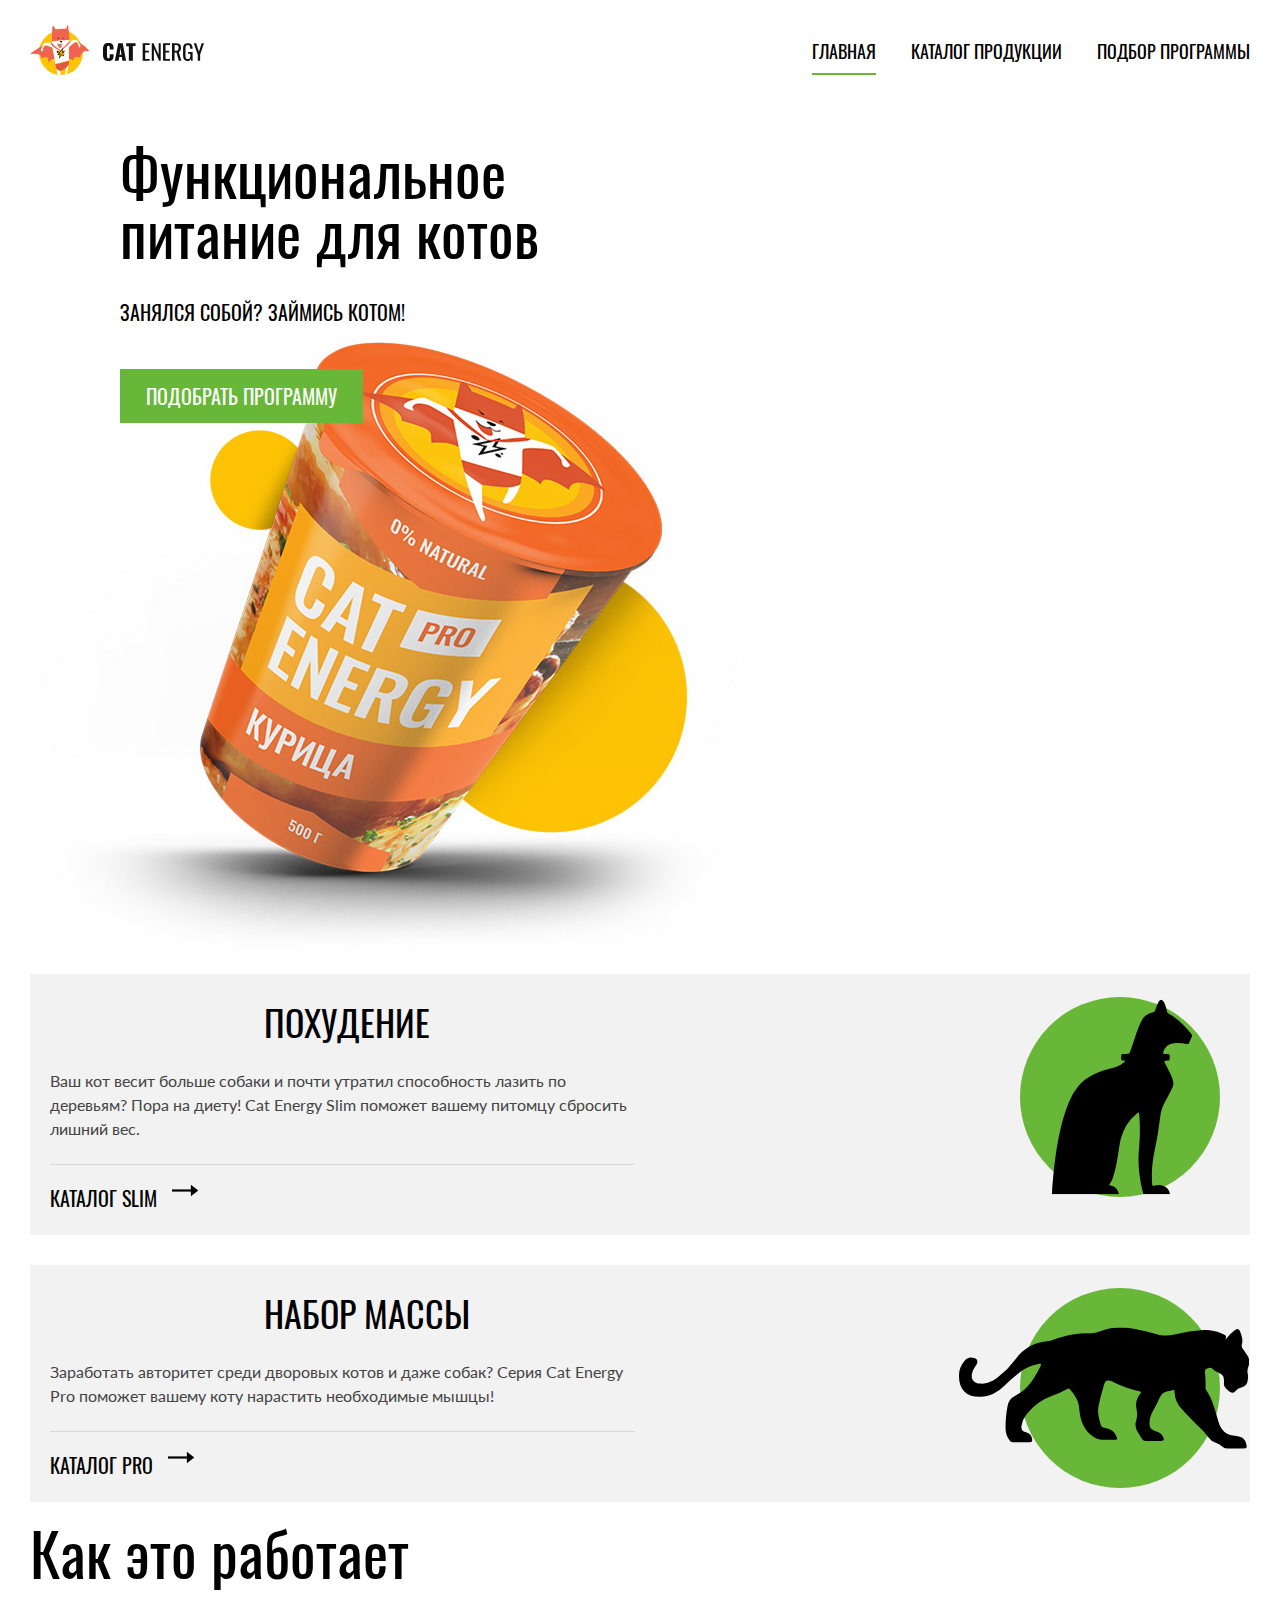
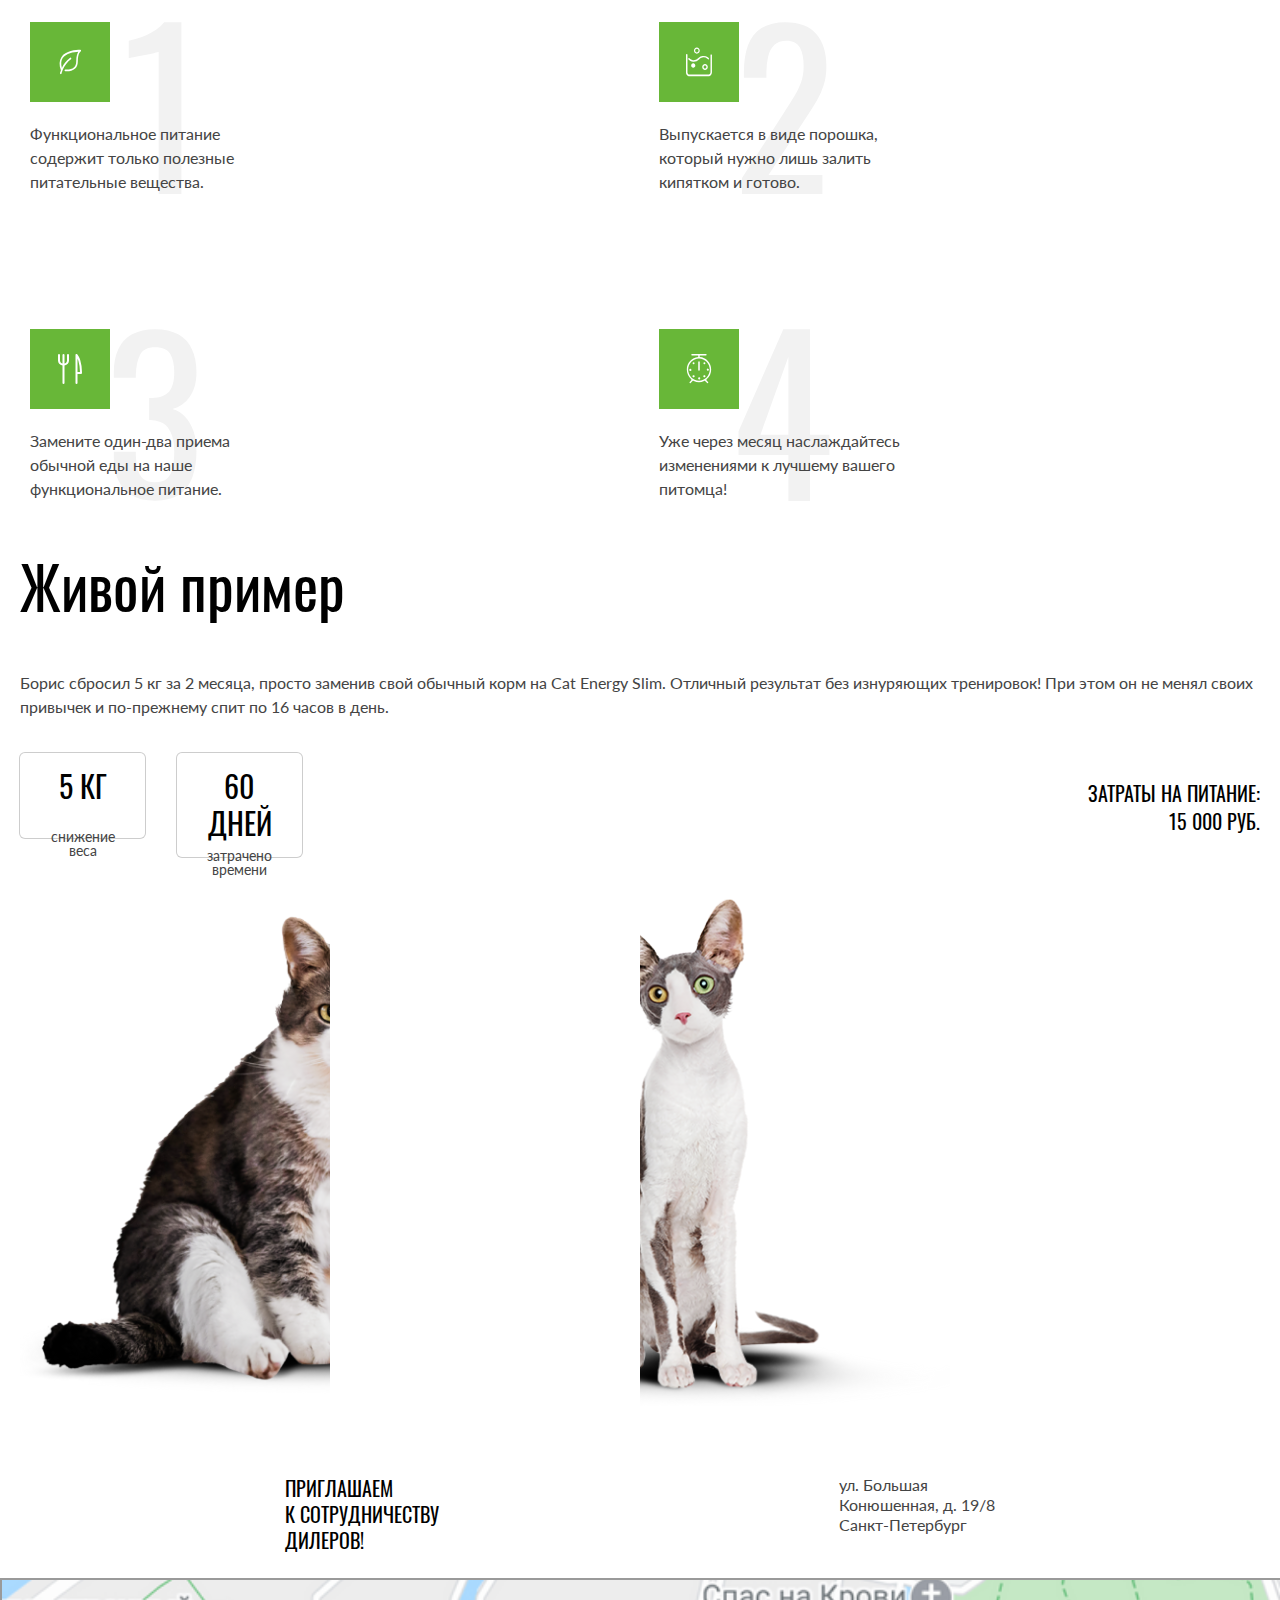
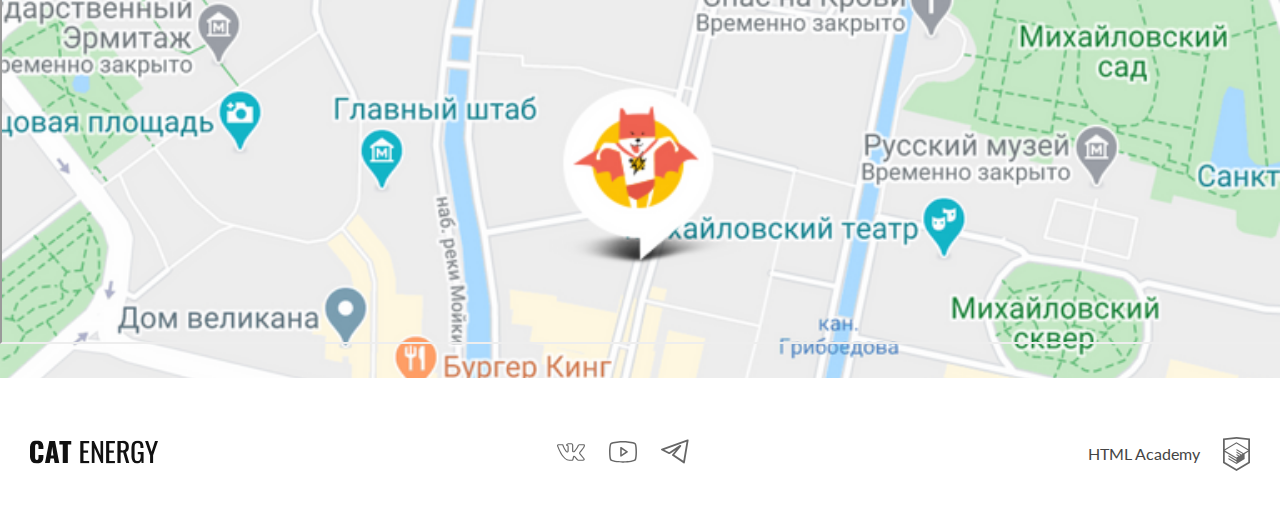
==== commit 552e4a74: "Deploying to gh-pages from @ Melante/366737-cat-energy-31@23c2ce630d0e9af1d7d208554bda855a4bfdc877 🚀" ====
--- a/10/index.html
+++ b/10/index.html
@@ -1 +1 @@
-<!DOCTYPE html><html class="page" lang="ru"><head><meta charset="UTF-8"><title>Cat Energy</title><meta name="viewport" content="width=device-width,initial-scale=1"><link rel="icon" href="favicon.ico"><link rel="icon" href="favicons/icon.svg" type="image/svg+xml"><link rel="apple-touch-icon" href="favicons/apple.png"><link rel="manifest" href="manifest.webmanifest"><link rel="stylesheet" href="styles/styles.css"><script src="scripts/index.js" defer="defer"></script></head><body class="page__body container"><!-- Шапка сайта --><header class="main-header"><div class="main-header__wrapper wrapper"><a class="main-header__logo logo-energy" href="index.html" aria-current="page"><picture><source width="70" height="59" type="image/svg+xml" media="(min-width: 1440px)" srcset="images/logo/logo-desk.svg"><source width="60" height="50" type="image/svg+xml" media="(min-width: 768px)" srcset="images/logo/logo-tablet.svg"><img class="main-header__logo-image" src="images/logo/logo-mobile.svg" width="33" height="38" alt="Логотип Cat Energy"></picture><img class="main-header__logo-title" src="images/logo/logo-text.svg" width="101" height="18" alt="Название Cat Energy"></a><nav class="main-nav"><button class="main-nav__toggle" type="button"><span class="visually-hidden">Навигация по сайту</span></button><div class="main-nav__open"><ul class="main-nav__list"><li class="main-nav__item main-nav__item--current"><a href="index.html" aria-current="page">Главная</a></li><li class="main-nav__item"><a href="catalog.html">Каталог продукции</a></li><li class="main-nav__item"><a href="#">Подбор программы</a></li></ul></div></nav></div></header><main class="main-container"><!-- Hero --><section class="hero"><div class="wrapper"><h1 class="hero__title">Функциональное питание для котов</h1><p class="hero__subtitle">Занялся собой? Займись котом!</p><picture><source width="552" height="499" type="image/png" media="(min-width: 1440px)" srcset="images/nutrition-desktop@1x.png, images/nutrition-desktop@2x.png 2x"><source width="709" height="609" type="image/png" media="(min-width: 768px)" srcset="images/nutrition-tablet@1x.png, images/nutrition-tablet@2x.png 2x"><img class="hero__image" src="images/nutrition-mobile@1x.png" srcset="images/nutrition-mobile@2x.png 2x" width="280" height="270" alt="Баночка с правильным питанием для котов и кошек."></picture><a class="hero__link button" href="#">Подобрать&nbsp;программу</a></div></section><!-- Причины --><section class="build wrapper"><h2 class="visually-hidden">Причины посадить кота на правильное питание</h2><div class="build__program build__program--slim"><h3 class="build__title">Похудение</h3><p class="build__description">Ваш кот весит больше собаки и почти утратил способность лазить по деревьям? Пора на диету! Cat Energy Slim поможет вашему питомцу сбросить лишний вес.</p><a class="build__link" href="#">Каталог Slim</a></div><div class="build__program build__program--pro"><h3 class="build__title">Набор&nbsp;массы</h3><p class="build__description">Заработать авторитет среди дворовых котов и даже собак? Серия Cat Energy Pro поможет вашему коту нарастить необходимые мышцы!</p><a class="build__link" href="#">Каталог Pro</a></div></section><!-- Эффекты --><section class="effect wrapper"><h2 class="effect__title block-title block-title--table">Как это работает</h2><ul class="effect__list"><li class="effect__item effect__item--health"><p class="effect__description">Функциональное питание содержит только полезные питательные вещества.</p></li><li class="effect__item effect__item--water"><p class="effect__description">Выпускается в виде порошка, который нужно лишь залить кипятком и готово.</p></li><li class="effect__item effect__item--food"><p class="effect__description">Замените один-два приема обычной еды на наше функциональное питание.</p></li><li class="effect__item effect__item--time"><p class="effect__description">Уже через месяц наслаждайтесь изменениями к лучшему вашего питомца!</p></li></ul></section><!-- Результаты --><section class="results"><div class="results__wrapper wrapper"><h2 class="results__title block-title block-title--table">Живой пример</h2><div class="results__info"><p class="results__description">Борис сбросил 5 кг за 2 месяца, просто заменив свой обычный корм на Cat Energy Slim. Отличный результат без изнуряющих тренировок! При этом он не менял своих привычек и по-прежнему спит по 16 часов в день.</p><dl class="results__list results-list"><div class="results-list__item"><dt class="results-list__number">5 кг</dt><dd class="results-list__description">снижение веса</dd></div><div class="results-list__item"><dt class="results-list__number">60 дней</dt><dd class="results-list__description">затрачено времени</dd></div></dl><div class="results__cost"><span>Затраты на питание:</span> <span>15 000 руб.</span></div></div><div class="results__slider"><div class="results__slider-before"><picture><source width="560" height="512" type="image/png" media="(min-width: 768px)" srcset="images/fatty-tablet@1x.png, images/fatty-tablet@2x.png 2x"><img class="results__slider-image results__slider-image--fat" src="images/fatty-mobile@1x.png" srcset="images/fatty-mobile@2x.png 2x" width="280" height="256" alt="Жирный кот."></picture></div><div class="results__slider-after"><picture><source width="560" height="512" type="image/png" media="(min-width: 768px)" srcset="images/slim-tablet@1x.png, images/slim-tablet@2x.png 2x"><img class="results__slider-image results__slider-image--slim" src="images/slim-mobile@1x.png" srcset="images/slim-mobile@2x.png 2x" width="280" height="256" alt="Кот, который питается правильно."></picture></div></div></div></section><!-- Контакты --><section class="contacts"><h2 class="visually-hidden">Наше местоположение</h2><div class="contacts__address wrapper"><p class="contacts__promo">Приглашаем к сотрудничеству дилеров!</p><div class="contacts__text"><p>ул. Большая<br>Конюшенная, д. 19/8</p><p>Санкт-Петербург</p></div></div><div class="contacts__map map"><iframe class="map__iframe" src="https://yandex.ru/map-widget/v1/?um=constructor%3Afae3adf1f07cb8c70770107714b2216535f58e1cba3ab67204f3b5f1541e9e71&amp;source=constructor" width="320" height="362" allowfullscreen loading="lazy" title="Карта с нашим адресом: ул. Большая Конюшенная, д. 19/8"></iframe><div class="map__back"><picture><source width="1440" height="400" type="image/png" media="(min-width: 1440px)" srcset="images/location-desktop@1x.png, images/location-desktop@2x.png 2x"><source width="768" height="400" type="image/png" media="(min-width: 768px)" srcset="images/location-tablet@1x.png, images/location-tablet@2x.png 2x"><img class="map__image" src="images/location@1x.png" width="320" height="362" alt="Карта с нашим адресом: ул. Большая Конюшенная, д. 19/8" loading="lazy"></picture></div></div></section></main><!-- Подвал --><footer class="main-footer wrapper"><a class="main-footer__logo logo-energy" href="index.html" aria-current="page"><img class="main-footer__logo-image" src="images/logo/logo-text.svg" width="128" height="24" alt="Cat Energy."></a><ul class="social"><li class="social__item"><a class="social__link social__link--vk" href="https://vk.com/htmlacademy"><span class="visually-hidden">Перейти на нашу страницу в вконтакте.</span></a></li><li class="social__item"><a class="social__link social__link--youtube" href="https://www.youtube.com/user/htmlacademyru"><span class="visually-hidden">Перейти на нашу страницу в ютубе.</span></a></li><li class="social__item"><a class="social__link social__link--tg" href="https://t.me/htmlacadem"><span class="visually-hidden">Перейти на нашу страницу в Телеграме.</span></a></li></ul><a class="main-footer__html html-logo" href="https://htmlacademy.ru/intensive/adaptive"><span class="html-logo__title">НTML Academy</span> <img class="html-logo__image" src="images/logo/logo-html.svg" width="27" height="34" alt="Лендинг интенсива «HTML и CSS. Адаптивная вёрстка и автоматизация»."></a></footer><script src="scripts/index.js"></script></body></html>+<!DOCTYPE html><html class="page" lang="ru"><head><meta charset="UTF-8"><title>Cat Energy</title><meta name="viewport" content="width=device-width,initial-scale=1"><link rel="icon" href="favicon.ico"><link rel="icon" href="favicons/icon.svg" type="image/svg+xml"><link rel="apple-touch-icon" href="favicons/apple.png"><link rel="manifest" href="manifest.webmanifest"><link rel="stylesheet" href="styles/styles.css"><script src="scripts/index.js" defer="defer"></script></head><body class="page__body container"><!-- Шапка сайта --><header class="main-header"><div class="main-header__wrapper wrapper"><a class="main-header__logo logo-energy" href="index.html" aria-current="page"><picture><source width="70" height="59" type="image/svg+xml" media="(min-width: 1440px)" srcset="images/logo/logo-desk.svg"><source width="60" height="50" type="image/svg+xml" media="(min-width: 768px)" srcset="images/logo/logo-tablet.svg"><img class="main-header__logo-image" src="images/logo/logo-mobile.svg" width="33" height="38" alt="Логотип Cat Energy"></picture><img class="main-header__logo-title" src="images/logo/logo-text.svg" width="101" height="18" alt="Название Cat Energy"></a><nav class="main-nav"><button class="main-nav__toggle" type="button"><span class="visually-hidden">Навигация по сайту</span></button><div class="main-nav__open"><ul class="main-nav__list"><li class="main-nav__item main-nav__item--current"><a href="index.html" aria-current="page">Главная</a></li><li class="main-nav__item"><a href="catalog.html">Каталог продукции</a></li><li class="main-nav__item"><a href="#">Подбор программы</a></li></ul></div></nav></div><div class="hero"><div class="wrapper"><h1 class="hero__title">Функциональное питание для котов</h1><p class="hero__subtitle">Занялся собой? Займись котом!</p><picture><source width="552" height="499" type="image/png" media="(min-width: 1440px)" srcset="images/nutrition-desktop@1x.png, images/nutrition-desktop@2x.png 2x"><source width="709" height="609" type="image/png" media="(min-width: 768px)" srcset="images/nutrition-tablet@1x.png, images/nutrition-tablet@2x.png 2x"><img class="hero__image" src="images/nutrition-mobile@1x.png" srcset="images/nutrition-mobile@2x.png 2x" width="280" height="270" alt="Баночка с правильным питанием для котов и кошек."></picture><a class="hero__link button" href="#">Подобрать&nbsp;программу</a></div></div></header><main class="main-container"><!-- Причины --><section class="build wrapper"><h2 class="visually-hidden">Причины посадить кота на правильное питание</h2><div class="build__program build__program--slim"><h3 class="build__title">Похудение</h3><p class="build__description">Ваш кот весит больше собаки и почти утратил способность лазить по деревьям? Пора на диету! Cat Energy Slim поможет вашему питомцу сбросить лишний вес.</p><a class="build__link" href="#">Каталог Slim</a></div><div class="build__program build__program--pro"><h3 class="build__title">Набор&nbsp;массы</h3><p class="build__description">Заработать авторитет среди дворовых котов и даже собак? Серия Cat Energy Pro поможет вашему коту нарастить необходимые мышцы!</p><a class="build__link" href="#">Каталог Pro</a></div></section><!-- Эффекты --><section class="effect wrapper"><h2 class="effect__title block-title block-title--table">Как это работает</h2><ul class="effect__list"><li class="effect__item effect__item--health"><p class="effect__description">Функциональное питание содержит только полезные питательные вещества.</p></li><li class="effect__item effect__item--water"><p class="effect__description">Выпускается в виде порошка, который нужно лишь залить кипятком и готово.</p></li><li class="effect__item effect__item--food"><p class="effect__description">Замените один-два приема обычной еды на наше функциональное питание.</p></li><li class="effect__item effect__item--time"><p class="effect__description">Уже через месяц наслаждайтесь изменениями к лучшему вашего питомца!</p></li></ul></section><!-- Результаты --><section class="results"><div class="results__wrapper wrapper"><h2 class="results__title block-title block-title--table">Живой пример</h2><div class="results__info"><p class="results__description">Борис сбросил 5 кг за 2 месяца, просто заменив свой обычный корм на Cat Energy Slim. Отличный результат без изнуряющих тренировок! При этом он не менял своих привычек и по-прежнему спит по 16 часов в день.</p><dl class="results__list results-list"><div class="results-list__item"><dt class="results-list__number">5 кг</dt><dd class="results-list__description">снижение веса</dd></div><div class="results-list__item"><dt class="results-list__number">60 дней</dt><dd class="results-list__description">затрачено времени</dd></div></dl><div class="results__cost"><span>Затраты на питание:</span> <span>15 000 руб.</span></div></div><div class="results__slider"><div class="results__slider-before"><picture><source width="560" height="512" type="image/png" media="(min-width: 768px)" srcset="images/fatty-tablet@1x.png, images/fatty-tablet@2x.png 2x"><img class="results__slider-image results__slider-image--fat" src="images/fatty-mobile@1x.png" srcset="images/fatty-mobile@2x.png 2x" width="280" height="256" alt="Жирный кот."></picture></div><div class="results__slider-after"><picture><source width="560" height="512" type="image/png" media="(min-width: 768px)" srcset="images/slim-tablet@1x.png, images/slim-tablet@2x.png 2x"><img class="results__slider-image results__slider-image--slim" src="images/slim-mobile@1x.png" srcset="images/slim-mobile@2x.png 2x" width="280" height="256" alt="Кот, который питается правильно."></picture></div></div></div></section><!-- Контакты --><section class="contacts"><h2 class="visually-hidden">Наше местоположение</h2><div class="contacts__address wrapper"><p class="contacts__promo">Приглашаем<br>к сотрудничеству дилеров!</p><div class="contacts__text"><p>ул. Большая<br>Конюшенная, д. 19/8</p><p>Санкт-Петербург</p></div></div><div class="contacts__map map"><iframe class="map__iframe" src="https://yandex.ru/map-widget/v1/?um=constructor%3Afae3adf1f07cb8c70770107714b2216535f58e1cba3ab67204f3b5f1541e9e71&amp;source=constructor" width="320" height="362" allowfullscreen loading="lazy" title="Карта с нашим адресом: ул. Большая Конюшенная, д. 19/8"></iframe><div class="map__back"><picture><source width="1440" height="400" type="image/png" media="(min-width: 1440px)" srcset="images/location-desktop@1x.png, images/location-desktop@2x.png 2x"><source width="768" height="400" type="image/png" media="(min-width: 768px)" srcset="images/location-tablet@1x.png, images/location-tablet@2x.png 2x"><img class="map__image" src="images/location@1x.png" width="320" height="362" alt="Карта с нашим адресом: ул. Большая Конюшенная, д. 19/8" loading="lazy"></picture></div></div></section></main><!-- Подвал --><footer class="main-footer wrapper"><a class="main-footer__logo logo-energy" href="index.html" aria-current="page"><img class="main-footer__logo-image" src="images/logo/logo-text.svg" width="128" height="24" alt="Cat Energy."></a><ul class="social"><li class="social__item"><a class="social__link social__link--vk" href="https://vk.com/htmlacademy"><span class="visually-hidden">Перейти на нашу страницу в вконтакте.</span></a></li><li class="social__item"><a class="social__link social__link--youtube" href="https://www.youtube.com/user/htmlacademyru"><span class="visually-hidden">Перейти на нашу страницу в ютубе.</span></a></li><li class="social__item"><a class="social__link social__link--tg" href="https://t.me/htmlacadem"><span class="visually-hidden">Перейти на нашу страницу в Телеграме.</span></a></li></ul><a class="main-footer__html html-logo" href="https://htmlacademy.ru/intensive/adaptive"><span class="html-logo__title">НTML Academy</span> <img class="html-logo__image" src="images/logo/logo-html.svg" width="27" height="34" alt="Лендинг интенсива «HTML и CSS. Адаптивная вёрстка и автоматизация»."></a></footer><script src="scripts/index.js"></script></body></html>--- a/10/styles/styles.css
+++ b/10/styles/styles.css
@@ -1 +1 @@
-@font-face{font-family:Lato;font-weight:400;font-style:normal;src:url(../fonts/lato/Lato-Regular.woff2)format("woff2");font-display:swap}@font-face{font-family:Oswald;font-weight:400;font-style:normal;src:url(../fonts/oswald/oswaldregular.woff2)format("woff2");font-display:swap}:root{--font-basic:"Lato","Arial",sans-serif;--font-secondary:"Oswald","Lato","Arial",sans-serif;--text-basic-color:#444;--text-dark-color:#222;--text-secondary-color:#000;--text-light-color:#fff;--background-color:#68b738d9;--button-basic:#68b738;--button-basic-hover:#5eaa2f;--button-basic-active:#ffffff4d;--button-secondary:#f2f2f2;--button-secondary-hover:#ebebeb;--arrow:#000;--current-basic:#68b738;--current-secondary:#fff;--back-basic:#fff;--back-color:#68b738;--back-secondary:#f2f2f2;--back-grey:#eaeaea;--border:#e6e6e6;--social:#666;--social-hover:#68b738;--input--error:#ff8282;--light-color:#fff}body{box-sizing:border-box;font-family:var(--font-basic,--font-secondary);color:var(--text-basic-color,inherit);height:100vh;margin:0;font-size:14px;font-style:normal;font-weight:400;line-height:1.29}.wrapper{box-sizing:border-box;width:100%;margin:auto;padding:0 20px}@media (width>=768px){.wrapper{padding:0 30px}}@media (width>=1440px){.wrapper{max-width:1600px;padding:0 110px}}.button{font-family:var(--font-secondary,inherit);text-transform:uppercase;background-color:var(--button-basic,#68b738);color:var(--text-light-color,inherit);box-sizing:border-box;border:none;padding:10px;font-size:16px;line-height:1.25}.button:hover{background-color:var(--button-basic-hover,#5eaa2f)}.button:active{color:var(--button-basic-active,#5eaa2f)}.visually-hidden{clip:rect(0 0 0 0);border:0;width:1px;height:1px;margin:-1px;padding:0;position:absolute;overflow:hidden}.block-title{font-family:var(--font-secondary,inherit);color:var(--text-secondary-color,inherit);margin:0;font-size:36px;font-weight:400;line-height:1.11}@media (width>=768px){.block-title{font-size:60px;line-height:1}}.catalog-block{font-family:var(--font-secondary,inherit);color:var(--text-secondary-color,inherit);font-size:24px;line-height:1}.main-header{justify-content:space-between;align-items:center;width:100%;display:flex}.main-header__wrapper{justify-content:space-between;align-items:center;margin:0 auto 14px;padding-top:13px;display:flex}.main-header__logo{display:contents}@media (width>=768px){.main-header__logo{align-items:center;display:flex}}.logo-energy{text-align:center}.main-nav__toggle{background-color:var(--text-secondary-color,#000);cursor:pointer;border:none;width:24px;height:2px;position:relative}@media (width>=768px){.main-nav__toggle{display:none}}.main-nav__toggle:before,.main-nav__toggle:after{content:"";background-color:var(--text-secondary-color,#000);width:24px;height:2px;position:absolute;left:0}.main-nav__toggle:before{top:-6px}.main-nav__toggle:after{top:6px}.main-nav__toggle.main-nav__toggle--open{background-color:#0000}.main-nav__toggle.main-nav__toggle--open:before{top:0;transform:rotate(45deg)}.main-nav__toggle.main-nav__toggle--open:after{top:0;transform:rotate(-45deg)}.main-nav__open{display:none}@media (width>=768px){.main-nav__open{width:100%;display:block}}.main-nav--open{background-color:var(--text-light-color,#fff);z-index:1;width:100%;margin-top:10px;display:flex;position:absolute;left:0}@media (width>=768px){.main-nav--open{position:static}}.main-nav__list{text-align:center;font-family:var(--font-secondary,inherit);width:100%;margin:0;padding:0;font-size:20px;line-height:1;list-style-type:none;display:block}@media (width>=768px){.main-nav__list{flex-wrap:wrap;gap:33px;margin-top:10px;display:flex}}.main-nav__item{border-bottom:1px solid var(--border,#e6e6e6);padding:22px 0}@media (width>=768px){.main-nav__item{border:none;padding:0}}.main-nav__item:first-child{border-top:1px solid var(--border,#e6e6e6)}@media (width>=768px){.main-nav__item:first-child{border:none}}.main-nav__item a{text-transform:uppercase;color:var(--text-secondary-color,inherit);text-decoration:none}@media (width>=768px){.main-nav__item--current a:after{content:"";border-bottom:2px solid var(--current-basic,#68b738);width:100%;margin:10px auto 0;display:block}}@media (width>=1440px){.main-nav__item--current a:after{border-bottom:2px solid var(--current-secondary,#fff)}}.hero{text-align:center;font-family:var(--font-secondary,inherit);color:var(--text-light-color,inherit);width:100%;position:relative}.hero:before,.hero:after{content:"";z-index:-1;width:100%;height:85%;position:absolute;left:0}.hero:before{background-image:url(../images/cat-hero-mobile@1x.jpg);background-position:50%;background-repeat:no-repeat;background-size:cover;width:100%}@media (resolution>=2dppx){.hero:before{background-image:url(../images/cat-hero-mobile@2x.jpg)}}@media (width>=768px){.hero:before{background:0 0}}@media (width>=1440px){.hero:before{background-image:url(../images/cat-hero-desktop@1x.jpg);background-position:50%;background-repeat:no-repeat;background-size:cover}}@media (width>=1440px) and (resolution>=2dppx){.hero:before{background-image:url(../images/cat-hero-desktop@2x.jpg)}}.hero:after{background:linear-gradient(to bottom,#68b738d9 302px,#68b738d9 302px,var(--back-secondary,f2f2f2)302px);top:0}@media (width>=768px){.hero:after{background:0 0}}@media (width>=1440px){.hero:after{background-color:var(--background-color,#68b738d9);background-position:100vh 0;top:0}}.hero__title{text-align:center;max-width:250px;margin:0 auto 25px;padding-top:27px;font-size:36px;line-height:1}.hero__subtitle{text-transform:uppercase;text-align:center;margin:0 0 29px;font-size:14px;line-height:1}.hero__link{max-width:350px;margin:0 auto;text-decoration:none;display:block}.build{display:grid}@media (width>=1440px){.build{grid-template-columns:1fr 1fr;gap:80px;display:grid}}.build__program{background-color:var(--back-secondary,#f2f2f2);align-items:center;padding:30px 30px 18px 20px;display:grid;position:relative}@media (width>=1440px){.build__program{padding:41px 61px 55px 52px}}.build__program--slim{margin-bottom:20px}@media (width>=768px){.build__program--slim{margin-bottom:30px}}@media (width>=1440px){.build__program--slim{margin-bottom:0}}.build__program:before,.build__program:after{content:"";justify-self:start;width:50px;height:50px;margin-left:20px;display:inline-block;position:absolute;top:50px}@media (width>=768px){.build__program:before,.build__program:after{justify-self:end;width:200px;height:200px;margin-right:30px}}@media (width>=1440px){.build__program:before,.build__program:after{justify-self:start;width:100px;height:100px;margin-left:52px}}.build__program--slim:after{background-image:url(../icons/stack.svg#cat-slim);background-repeat:no-repeat;background-size:contain;width:36px;height:50px;transform:translate(20%)}@media (width>=768px){.build__program--slim:after{width:140px;height:200px;transform:translate(-20%)}}@media (width>=1440px){.build__program--slim:after{width:70px;height:100px;transform:translate(20%)}}.build__program--slim:before{background-color:var(--button-basic,#68b738);border-radius:50%}.build__program--pro:after{background-image:url(../icons/stack.svg#cat-pro);background-repeat:no-repeat;background-size:contain;width:67px;height:50px;transform:translate(-20%)}@media (width>=768px){.build__program--pro:after{width:290px;height:200px;transform:translate(10%)}}@media (width>=1440px){.build__program--pro:after{width:134px;height:100px;transform:translate(-20%)}}.build__program--pro:before{background-color:var(--button-basic,#68b738);border-radius:50%}.build__title{font-family:var(--font-secondary,inherit);color:var(--text-secondary-color,inherit);text-transform:uppercase;padding-left:90px;font-size:24px;font-weight:400;line-height:1.54}@media (width>=768px){.build__title{padding-left:214px;font-size:36px;line-height:1}}.build__description{font-size:14px;line-height:1.29}@media (width>=768px){.build__description{width:50%;font-size:16px;line-height:1.5}}@media (width>=1440px){.build__description{width:100%}}.build__link{font-family:var(--font-secondary,inherit);color:var(--text-secondary-color,inherit);text-transform:uppercase;font-size:16px;line-height:1;text-decoration:none}@media (width>=768px){.build__link{font-size:20px;line-height:1.5}}.build__link:after{content:"";background-color:var(--arrow,#000);width:24px;height:12px;display:inline-block;-webkit-mask-image:url(../icons/stack.svg#icon_arrow);mask-image:url(../icons/stack.svg#icon_arrow);-webkit-mask-position:50%;mask-position:50%;-webkit-mask-repeat:no-repeat;mask-repeat:no-repeat}.build__link:hover:after{width:32px;transition:all .5s}.build__link:active{opacity:.3;width:32px;transition:all .5s}.effect__list{margin:0;padding:0;list-style-type:none;display:grid}@media (width>=768px){.effect__list{grid-template-columns:repeat(2,1fr);justify-content:start;gap:135px 37px;display:grid}}@media (width>=1440px){.effect__list{grid-template-columns:repeat(4,1fr)}}.effect__item{align-items:center;gap:20px;margin-bottom:20px;list-style-type:none;display:flex}@media (width>=768px){.effect__item{width:250px;margin-bottom:0;display:grid}}.effect__item:before{content:"";background-image:var(--effect);background-color:var(--back-color,#68b738);background-position:50%;background-repeat:no-repeat;background-size:26px 30px;flex-shrink:0;width:60px;height:60px;display:inline-block}@media (width>=768px){.effect__item:before{width:80px;height:80px}}.effect__item--health{--effect:url(../icons/stack.svg#health)}@media (width>=768px){.effect__item--health{background-image:url(../icons/stack.svg#effect_one);background-position:100%;height:100%}}.effect__item--water{--effect:url(../icons/stack.svg#water)}@media (width>=768px){.effect__item--water{background-image:url(../icons/stack.svg#effect_two);background-position:100%;height:100%}}.effect__item--food{--effect:url(../icons/stack.svg#food)}@media (width>=768px){.effect__item--food{background-image:url(../icons/stack.svg#effect_three);background-position:100%;height:100%}}.effect__item--time{--effect:url(../icons/stack.svg#time)}@media (width>=768px){.effect__item--time{background-image:url(../icons/stack.svg#effect_four);background-position:100%;height:100%}.effect__description{font-size:16px;line-height:1.5}}.results{background-color:var(--back-grey,#eaeaea)}@media (width>=768px){.results{background-color:var(--back-basic,#fff)}}@media (width>=1440px){.results__wrapper{background-image:linear-gradient(var(--back-basic,#fff)23%,var(--back-grey,#eaeaea)23%);position:relative}.results__title{margin-bottom:146px}}@media (width>=768px){.results__description{width:100%;font-size:16px;line-height:1.5}.results__info{flex-wrap:wrap;justify-content:center;align-items:center;display:flex}}@media (width>=1440px){.results__info{justify-content:start;max-width:450px}}.results__cost{font-family:var(--font-secondary,inherit);text-align:center;color:var(--text-secondary-color,inherit);text-transform:uppercase;font-size:14px;line-height:1.43}@media (width>=768px){.results__cost{justify-items:end;gap:8px;margin-left:auto;font-size:20px;line-height:1;display:grid}}@media (width>=1440px){.results__cost{gap:60px;margin:0;display:flex}}.results__slider{grid-template-columns:50% 50%;display:grid}@media (width>=1440px){.results__slider{position:absolute;top:0;right:0}}.results__slider-image--fat{object-position:left;object-fit:cover;width:50%}.results__slider-image--slim{object-position:right;object-fit:cover;width:50%}.results-list{text-align:center;justify-content:center;gap:43px;display:flex}.results-list__item{text-align:center}.results-list__number{font-family:var(--font-secondary,inherit);color:var(--text-secondary-color,inherit);text-transform:uppercase;margin-bottom:8px;font-size:24px;line-height:1}@media (width>=768px){.results-list__number{font-size:30px;line-height:1.23}}.results-list__description{max-width:80px;margin:0;font-size:12px;line-height:1}@media (width>=768px){.results-list__description{font-size:14px;line-height:1}}.social{box-shadow:0 1px 0 0 var(--border,#e6e6e6);justify-content:center;gap:24px;margin-bottom:20px;padding:0 0 20px;display:flex}@media (width>=768px){.social{box-shadow:none;margin:0;padding:0}}.social__item{list-style-type:none}.social__link:before{content:"";-webkit-mask-image:var(--icon-social);mask-image:var(--icon-social);background-color:var(--social,#666);width:28px;height:28px;display:inline-block;-webkit-mask-position:50%;mask-position:50%;-webkit-mask-repeat:no-repeat;mask-repeat:no-repeat}.social__link:hover{--social:var(--social-hover,#68b738)}.social__link:active{--social:var(--social-hover,#68b738);opacity:.3}.social__link--vk{--icon-social:url(../icons/stack.svg#social_vkontakte)}.social__link--youtube{--icon-social:url(../icons/stack.svg#social_youtube)}.social__link--tg{--icon-social:url(../icons/stack.svg#social_telegram)}.html-logo{color:var(--text-basic-color,#444);text-align:center;justify-content:space-between;align-items:center;font-size:16px;line-height:1.25;text-decoration:none;display:flex}@media (width>=768px){.html-logo{gap:23px}}.catalog__title{font-family:var(--font-secondary,inherit);color:var(--text-secondary-color,inherit);font-size:36px;line-height:1}.catalog__list{list-style-type:none}.catalog-card__link{text-decoration:none}.catalog-card__button--extra{color:var(--text-secondary-color,inherit);background-color:var(--button-secondary,inherit)}.catalog-card__button--extra:hover,.catalog-card__button--extra:active{background-color:var(--button-secondary-hover,inherit)}.catalog-card__title{font-family:var(--font-secondary,inherit);text-transform:uppercase;color:var(--text-dark-color,inherit);font-size:16px;line-height:1.25}.catalog-card__list,.catalog-card__description{font-size:12px;line-height:1.33}.extra__present{background-color:var(--background-color,inherit)}.extra-item{list-style-type:none}.extra-item__title{font-family:var(--font-secondary,inherit);color:var(--text-dark-color,inherit);text-transform:uppercase;font-size:16px;line-height:1}.extra-item__list{font-size:14px;line-height:1}.present{color:var(--text-light-color,inherit);position:relative}.present:before,.present:after{content:"";z-index:-1;width:100%;height:100%;position:absolute}.present:before{background-image:url(../images/cat-present-mobile@1x.png);background-position:50%;background-repeat:no-repeat;background-size:contain}@media (resolution>=2dppx){.present:before{background-image:url(../images/cat-present-mobile@2x.png);background-size:280px}}@media (width>=768px){.present:before{background-image:url(../images/cat-present-tablet@1x.png);width:100%}}@media (width>=768px) and (resolution>=2dppx){.present:before{background-image:url(../images/cat-present-tablet@2x.png);background-size:707px}}@media (width>=1440px){.present:before{background-image:url(../images/cat-present-desktop@1x.png);background-size:245px;width:245px}}@media (width>=1440px) and (resolution>=2dppx){.present:before{background-image:url(../images/cat-present-desktop@2x.png);background-size:245px}}.present:after{background-color:var(--background-color,#68b738d9);opacity:.5;top:0;left:0}.present__title{text-align:center;color:var(--text-light-color,inherit);padding:58px 60px;font-size:16px;line-height:1.25}.present__title:before{content:"";background-image:url(../icons/stack.svg#bonus);background-position:50%;background-repeat:no-repeat;background-size:contain;width:78px;height:80px;margin:auto auto 20px;display:block}.subscribe__description{font-family:var(--font-secondary,inherit);color:var(--text-secondary-color,inherit);font-size:16px;line-height:1.5}.form__field{font-family:var(--font-secondary,inherit);text-transform:uppercase;font-size:20px;line-height:1.5}.form__button{list-style:1.3;font-size:20px}.contacts__address{flex-wrap:wrap;justify-content:space-between;max-width:770px;display:flex}.contacts__promo{font-family:var(--font-secondary,inherit);color:var(--text-secondary-color,inherit);text-transform:uppercase;max-width:140px;margin:0;font-size:16px;line-height:1.25}@media (width>=768px){.contacts__promo{max-width:165px;font-size:20px;line-height:1.3}}.contacts__text{font-size:14px;line-height:1.43}@media (width>=768px){.contacts__text{font-size:16px;line-height:1.25}}.contacts__text p{margin:0}.map{width:100%}.map__iframe{z-index:1;width:100%;position:absolute}.map__image{object-fit:cover;width:100%;height:362px;position:relative;top:0}@media (width>=768px){.map__image{width:100%;height:400px}}.main-footer{margin:0 auto;display:grid}@media (width>=768px){.main-footer{flex-wrap:wrap;justify-content:space-between;align-items:center;margin-top:55px;margin-bottom:55px;display:flex}}.main-footer__logo{box-shadow:0 1px 0 0 var(--border,#e6e6e6);margin-bottom:20px;padding-bottom:20px}@media (width>=768px){.main-footer__logo{box-shadow:none;margin:0;padding:0}}+@font-face{font-family:Lato;font-weight:400;font-style:normal;src:url(../fonts/lato/Lato-Regular.woff2)format("woff2");font-display:swap}@font-face{font-family:Oswald;font-weight:400;font-style:normal;src:url(../fonts/oswald/oswaldregular.woff2)format("woff2");font-display:swap}:root{--font-basic:"Lato","Arial",sans-serif;--font-secondary:"Oswald","Lato","Arial",sans-serif;--text-basic-color:#444;--text-dark-color:#222;--text-secondary-color:#000;--text-light-color:#fff;--background-color:#68b738d9;--button-basic:#68b738;--button-basic-hover:#5eaa2f;--button-basic-active:#ffffff4d;--button-secondary:#f2f2f2;--button-secondary-hover:#ebebeb;--arrow:#000;--current-basic:#68b738;--current-secondary:#fff;--back-basic:#fff;--back-color:#68b738;--back-secondary:#f2f2f2;--back-grey:#eaeaea;--border:#e6e6e6;--border-secondary:#d9d9d9;--border-special:#cdcdcd;--social:#666;--social-hover:#68b738;--input--error:#ff8282;--light-color:#fff}body{box-sizing:border-box;font-family:var(--font-basic,--font-secondary);color:var(--text-basic-color,inherit);height:100vh;margin:0;font-size:14px;font-style:normal;font-weight:400;line-height:1.29}.wrapper{box-sizing:border-box;width:100%;margin:auto;padding:0 20px}@media (width>=768px){.wrapper{padding:0 30px}}@media (width>=1440px){.wrapper{max-width:1600px;padding:0 110px}}.button{font-family:var(--font-secondary,inherit);text-transform:uppercase;background-color:var(--button-basic,#68b738);color:var(--text-light-color,inherit);box-sizing:border-box;border:none;padding:10px;font-size:16px;line-height:1.25}.button:hover{background-color:var(--button-basic-hover,#5eaa2f)}.button:active{color:var(--button-basic-active,#5eaa2f)}.visually-hidden{clip:rect(0 0 0 0);border:0;width:1px;height:1px;margin:-1px;padding:0;position:absolute;overflow:hidden}.block-title{font-family:var(--font-secondary,inherit);color:var(--text-secondary-color,inherit);margin:0 0 40px;font-size:36px;font-weight:400;line-height:1.11}@media (width>=768px){.block-title{font-size:60px;line-height:1}}.catalog-block{font-family:var(--font-secondary,inherit);color:var(--text-secondary-color,inherit);font-size:24px;line-height:1}.main-header{width:100%;margin-bottom:20px;display:grid}.main-header__wrapper{justify-content:space-between;align-items:center;margin:0 auto 10px;padding-top:13px;display:flex}@media (width>=768px){.main-header__wrapper{margin-bottom:63px;padding-top:25px}}.main-header__logo{display:contents}@media (width>=768px){.main-header__logo{align-items:center;gap:13px;display:flex}}.logo-energy{text-align:center}.main-nav__toggle{background-color:var(--text-secondary-color,#000);cursor:pointer;border:none;width:24px;height:2px;position:relative}@media (width>=768px){.main-nav__toggle{display:none}}.main-nav__toggle:before,.main-nav__toggle:after{content:"";background-color:var(--text-secondary-color,#000);width:24px;height:2px;position:absolute;left:0}.main-nav__toggle:before{top:-6px}.main-nav__toggle:after{top:6px}.main-nav__toggle.main-nav__toggle--open{background-color:#0000}.main-nav__toggle.main-nav__toggle--open:before{top:0;transform:rotate(45deg)}.main-nav__toggle.main-nav__toggle--open:after{top:0;transform:rotate(-45deg)}.main-nav__open{display:none}@media (width>=768px){.main-nav__open{width:100%;display:block}}.main-nav--open{background-color:var(--text-light-color,#fff);z-index:1;width:100%;margin-top:10px;display:flex;position:absolute;left:0}@media (width>=768px){.main-nav--open{position:static}}.main-nav__list{text-align:center;font-family:var(--font-secondary,inherit);width:100%;margin:0;padding:0;font-size:20px;line-height:1;list-style-type:none;display:block}@media (width>=768px){.main-nav__list{flex-wrap:wrap;gap:35px;margin-top:11px;font-size:18px;line-height:1.33;display:flex}}.main-nav__item{border-bottom:1px solid var(--border,#e6e6e6);padding:22px 0}@media (width>=768px){.main-nav__item{border:none;padding:0}}.main-nav__item:first-child{border-top:1px solid var(--border,#e6e6e6)}@media (width>=768px){.main-nav__item:first-child{border:none}}.main-nav__item a{text-transform:uppercase;color:var(--text-secondary-color,inherit);text-decoration:none}@media (width>=768px){.main-nav__item--current a:after{content:"";border-bottom:2px solid var(--current-basic,#68b738);width:100%;margin:10px auto 0;display:block}}@media (width>=1440px){.main-nav__item--current a:after{border-bottom:2px solid var(--current-secondary,#fff)}}.hero{text-align:center;font-family:var(--font-secondary,inherit);color:var(--text-light-color,inherit);width:100%;position:relative}@media (width>=768px){.hero{text-align:start;color:var(--text-secondary-color,#000);min-width:415px;margin-left:90px}}.hero:before,.hero:after{content:"";z-index:-1;width:100%;height:85%;position:absolute;left:0}.hero:before{background-image:url(../images/cat-hero-mobile@1x.jpg);background-position:50%;background-repeat:no-repeat;background-size:cover;width:100%}@media (resolution>=2dppx){.hero:before{background-image:url(../images/cat-hero-mobile@2x.jpg)}}@media (width>=768px){.hero:before{background:0 0}}@media (width>=1440px){.hero:before{background-image:url(../images/cat-hero-desktop@1x.jpg);background-position:50%;background-repeat:no-repeat;background-size:cover}}@media (width>=1440px) and (resolution>=2dppx){.hero:before{background-image:url(../images/cat-hero-desktop@2x.jpg)}}.hero:after{background:linear-gradient(#68b738d9 74%,var(--back-basic,fffffff)74%);top:0}@media (width>=768px){.hero:after{background:0 0}}@media (width>=1440px){.hero:after{background-color:var(--background-color,#68b738d9);background-position:100vh 0;top:0}}@media (width>=768px){.hero__wrapper{margin-left:120px}}.hero__title{text-align:center;max-width:420px;margin:0 auto 25px;padding-top:27px;font-size:36px;font-weight:400;line-height:1}@media (width>=768px){.hero__title{text-align:start;margin:0 0 40px;padding:0;font-size:60px;line-height:1}}.hero__subtitle{text-transform:uppercase;text-align:center;margin:0 0 29px;font-size:14px;line-height:1}@media (width>=768px){.hero__subtitle{text-align:start;margin-bottom:20px;font-size:20px;line-height:1}.hero__image{margin-left:-90px}}.hero__link{max-width:350px;margin:0 auto;text-decoration:none;display:block}@media (width>=768px){.hero__link{margin:0;padding:14px 26px;font-size:20px;line-height:1.3;position:absolute;top:28%}}.build{display:grid}@media (width>=1440px){.build{grid-template-columns:1fr 1fr;gap:80px;display:grid}}.build__program{background-color:var(--back-secondary,#f2f2f2);align-items:center;margin-bottom:20px;padding:30px 30px 22px 20px;display:grid;position:relative}@media (width>=1440px){.build__program{padding:41px 61px 55px 52px}}.build__program--slim{margin-bottom:20px}@media (width>=768px){.build__program--slim{margin-bottom:30px}}@media (width>=1440px){.build__program--slim{margin-bottom:0}}.build__program:before,.build__program:after{content:"";justify-self:start;width:50px;height:50px;margin-left:20px;display:inline-block;position:absolute;top:23px}@media (width>=768px){.build__program:before,.build__program:after{justify-self:end;width:200px;height:200px;margin-right:30px}}@media (width>=1440px){.build__program:before,.build__program:after{justify-self:start;width:100px;height:100px;margin-left:52px}}.build__program--slim:after{background-image:url(../icons/stack.svg#cat-slim);background-repeat:no-repeat;background-size:contain;width:36px;height:50px;transform:translate(20%)}@media (width>=768px){.build__program--slim:after{width:140px;height:200px;transform:translate(-20%)}}@media (width>=1440px){.build__program--slim:after{width:70px;height:100px;transform:translate(20%)}}.build__program--slim:before{background-color:var(--button-basic,#68b738);border-radius:50%}.build__program--pro:after{background-image:url(../icons/stack.svg#cat-pro);background-repeat:no-repeat;background-size:contain;width:67px;height:50px;transform:translate(-20%)}@media (width>=768px){.build__program--pro:after{width:290px;height:200px;transform:translate(10%)}}@media (width>=1440px){.build__program--pro:after{width:134px;height:100px;transform:translate(-20%)}}.build__program--pro:before{background-color:var(--button-basic,#68b738);border-radius:50%}.build__title{font-family:var(--font-secondary,inherit);color:var(--text-secondary-color,inherit);text-transform:uppercase;margin:0 0 29px;padding-left:70px;font-size:24px;font-weight:400;line-height:1.54}@media (width>=768px){.build__title{padding-left:214px;font-size:36px;line-height:1}}.build__description{box-shadow:0 1px 0 0 var(--border-secondary,#d9d9d9);margin:0 0 19px;padding-bottom:23px;font-size:14px;line-height:1.29}@media (width>=768px){.build__description{width:50%;font-size:16px;line-height:1.5}}@media (width>=1440px){.build__description{width:100%}}.build__link{font-family:var(--font-secondary,inherit);color:var(--text-secondary-color,inherit);text-transform:uppercase;gap:15px;font-size:16px;line-height:1;text-decoration:none;display:flex}@media (width>=768px){.build__link{font-size:20px;line-height:1.5}}.build__link:after{content:"";background-color:var(--arrow,#000);width:35px;height:15px;display:inline-block;-webkit-mask-image:url(../icons/stack.svg#icon_arrow);mask-image:url(../icons/stack.svg#icon_arrow);-webkit-mask-position:50%;mask-position:50%;-webkit-mask-repeat:no-repeat;mask-repeat:no-repeat}.build__link:hover:after{width:32px;transition:all .5s}.build__link:active{opacity:.3;width:32px;transition:all .5s}.effect{margin-bottom:29px}.effect__list{margin:0;padding:0;list-style-type:none;display:grid}@media (width>=768px){.effect__list{grid-template-columns:repeat(2,1fr);justify-content:start;gap:135px 37px;display:grid}}@media (width>=1440px){.effect__list{grid-template-columns:repeat(4,1fr)}}.effect__item{align-items:center;gap:20px;margin-bottom:20px;list-style-type:none;display:flex}@media (width>=768px){.effect__item{width:250px;margin-bottom:0;display:grid}}.effect__item:before{content:"";background-image:var(--effect);background-color:var(--back-color,#68b738);background-position:50%;background-repeat:no-repeat;background-size:26px 30px;flex-shrink:0;width:60px;height:60px;display:inline-block}@media (width>=768px){.effect__item:before{width:80px;height:80px}}.effect__item--health{--effect:url(../icons/stack.svg#health)}@media (width>=768px){.effect__item--health{background-image:url(../icons/stack.svg#effect_one);background-position:100%;height:100%}}.effect__item--water{--effect:url(../icons/stack.svg#water)}@media (width>=768px){.effect__item--water{background-image:url(../icons/stack.svg#effect_two);background-position:100%;height:100%}}.effect__item--food{--effect:url(../icons/stack.svg#food)}@media (width>=768px){.effect__item--food{background-image:url(../icons/stack.svg#effect_three);background-position:100%;height:100%}}.effect__item--time{--effect:url(../icons/stack.svg#time)}@media (width>=768px){.effect__item--time{background-image:url(../icons/stack.svg#effect_four);background-position:100%;height:100%}}.effect__description{margin:0}@media (width>=768px){.effect__description{font-size:16px;line-height:1.5}}.results{background-color:var(--back-grey,#eaeaea)}@media (width>=768px){.results{background-color:var(--back-basic,#fff)}}.results__wrapper{padding:25px 20px 36px}@media (width>=1440px){.results__wrapper{background-image:linear-gradient(var(--back-basic,#fff)23%,var(--back-grey,#eaeaea)23%);position:relative}.results__title{margin-bottom:146px}}.results__description{margin-bottom:20px}@media (width>=768px){.results__description{width:100%;font-size:16px;line-height:1.5}.results__info{flex-wrap:wrap;justify-content:center;align-items:center;display:flex}}@media (width>=1440px){.results__info{justify-content:start;max-width:450px}}.results__cost{font-family:var(--font-secondary,inherit);text-align:center;color:var(--text-secondary-color,inherit);text-transform:uppercase;padding-bottom:20px;font-size:14px;line-height:1.43}@media (width>=768px){.results__cost{justify-items:end;gap:8px;margin-left:auto;font-size:20px;line-height:1;display:grid}}@media (width>=1440px){.results__cost{gap:60px;margin:0;display:flex}}.results__slider{grid-template-columns:50% 50%;display:grid}@media (width>=1440px){.results__slider{position:absolute;top:0;right:0}}.results__slider-image--fat{object-position:left;object-fit:cover;width:50%}.results__slider-image--slim{object-position:right;object-fit:cover;width:50%}.results-list{text-align:center;justify-content:center;gap:32px;display:flex}.results-list__item{text-align:center;box-sizing:border-box;width:125px;display:grid}.results-list__number{font-family:var(--font-secondary,inherit);box-shadow:0 0 0 1px var(--border-special,#cdcdcd);color:var(--text-secondary-color,inherit);text-transform:uppercase;border-radius:5px;padding:15px 20px;font-size:24px;line-height:1}@media (width>=768px){.results-list__number{font-size:30px;line-height:1.23}}.results-list__description{z-index:1;max-width:80px;margin:-13px auto 0;padding:5px 10px;font-size:12px;line-height:1}@media (width>=768px){.results-list__description{font-size:14px;line-height:1}}.social{box-shadow:0 1px 0 0 var(--border-special,#d9d9d9);justify-content:center;gap:24px;margin:0;padding:0 0 12px;display:flex}@media (width>=768px){.social{box-shadow:none;margin:0;padding:0}}.social__item{list-style-type:none}.social__link:before{content:"";-webkit-mask-image:var(--icon-social);mask-image:var(--icon-social);background-color:var(--social,#666);width:28px;height:28px;display:inline-block;-webkit-mask-position:50%;mask-position:50%;-webkit-mask-repeat:no-repeat;mask-repeat:no-repeat}.social__link:hover{--social:var(--social-hover,#68b738)}.social__link:active{--social:var(--social-hover,#68b738);opacity:.3}.social__link--vk{--icon-social:url(../icons/stack.svg#social_vkontakte)}.social__link--youtube{--icon-social:url(../icons/stack.svg#social_youtube)}.social__link--tg{--icon-social:url(../icons/stack.svg#social_telegram)}.html-logo{color:var(--text-basic-color,#444);text-align:center;justify-content:space-between;align-items:center;font-size:16px;line-height:1.25;text-decoration:none;display:flex}@media (width>=768px){.html-logo{gap:23px}}.catalog__title{font-family:var(--font-secondary,inherit);color:var(--text-secondary-color,inherit);font-size:36px;line-height:1}.catalog__list{list-style-type:none}.catalog-card__link{text-decoration:none}.catalog-card__button--extra{color:var(--text-secondary-color,inherit);background-color:var(--button-secondary,inherit)}.catalog-card__button--extra:hover,.catalog-card__button--extra:active{background-color:var(--button-secondary-hover,inherit)}.catalog-card__title{font-family:var(--font-secondary,inherit);text-transform:uppercase;color:var(--text-dark-color,inherit);font-size:16px;line-height:1.25}.catalog-card__list,.catalog-card__description{font-size:12px;line-height:1.33}.extra__present{background-color:var(--background-color,inherit)}.extra-item{list-style-type:none}.extra-item__title{font-family:var(--font-secondary,inherit);color:var(--text-dark-color,inherit);text-transform:uppercase;font-size:16px;line-height:1}.extra-item__list{font-size:14px;line-height:1}.present{color:var(--text-light-color,inherit);position:relative}.present:before,.present:after{content:"";z-index:-1;width:100%;height:100%;position:absolute}.present:before{background-image:url(../images/cat-present-mobile@1x.png);background-position:50%;background-repeat:no-repeat;background-size:contain}@media (resolution>=2dppx){.present:before{background-image:url(../images/cat-present-mobile@2x.png);background-size:280px}}@media (width>=768px){.present:before{background-image:url(../images/cat-present-tablet@1x.png);width:100%}}@media (width>=768px) and (resolution>=2dppx){.present:before{background-image:url(../images/cat-present-tablet@2x.png);background-size:707px}}@media (width>=1440px){.present:before{background-image:url(../images/cat-present-desktop@1x.png);background-size:245px;width:245px}}@media (width>=1440px) and (resolution>=2dppx){.present:before{background-image:url(../images/cat-present-desktop@2x.png);background-size:245px}}.present:after{background-color:var(--background-color,#68b738d9);opacity:.5;top:0;left:0}.present__title{text-align:center;color:var(--text-light-color,inherit);padding:58px 60px;font-size:16px;line-height:1.25}.present__title:before{content:"";background-image:url(../icons/stack.svg#bonus);background-position:50%;background-repeat:no-repeat;background-size:contain;width:78px;height:80px;margin:auto auto 20px;display:block}.subscribe__description{font-family:var(--font-secondary,inherit);color:var(--text-secondary-color,inherit);font-size:16px;line-height:1.5}.form__field{font-family:var(--font-secondary,inherit);text-transform:uppercase;font-size:20px;line-height:1.5}.form__button{list-style:1.3;font-size:20px}.contacts{margin-top:27px}.contacts__address{flex-wrap:wrap;justify-content:space-between;max-width:770px;padding-bottom:25px;display:flex}.contacts__promo{font-family:var(--font-secondary,inherit);color:var(--text-secondary-color,inherit);text-transform:uppercase;max-width:140px;margin:0;font-size:16px;line-height:1.25}@media (width>=768px){.contacts__promo{max-width:165px;font-size:20px;line-height:1.3}}.contacts__text{font-size:14px;line-height:1.43}@media (width>=768px){.contacts__text{font-size:16px;line-height:1.25}}.contacts__text p{margin:0}.map{width:100%}.map__iframe{z-index:1;width:100%;position:absolute}.map__image{object-fit:cover;width:100%;height:362px;position:relative;top:0}@media (width>=768px){.map__image{width:100%;height:400px}}.main-footer{gap:20px;margin:36px auto 0;padding-bottom:36px;display:grid}@media (width>=768px){.main-footer{flex-wrap:wrap;justify-content:space-between;align-items:center;margin-top:55px;margin-bottom:55px;display:flex}}.main-footer__logo{box-shadow:0 1px 0 0 var(--border-special,#d9d9d9);padding-bottom:14px}@media (width>=768px){.main-footer__logo{box-shadow:none;margin:0;padding:0}}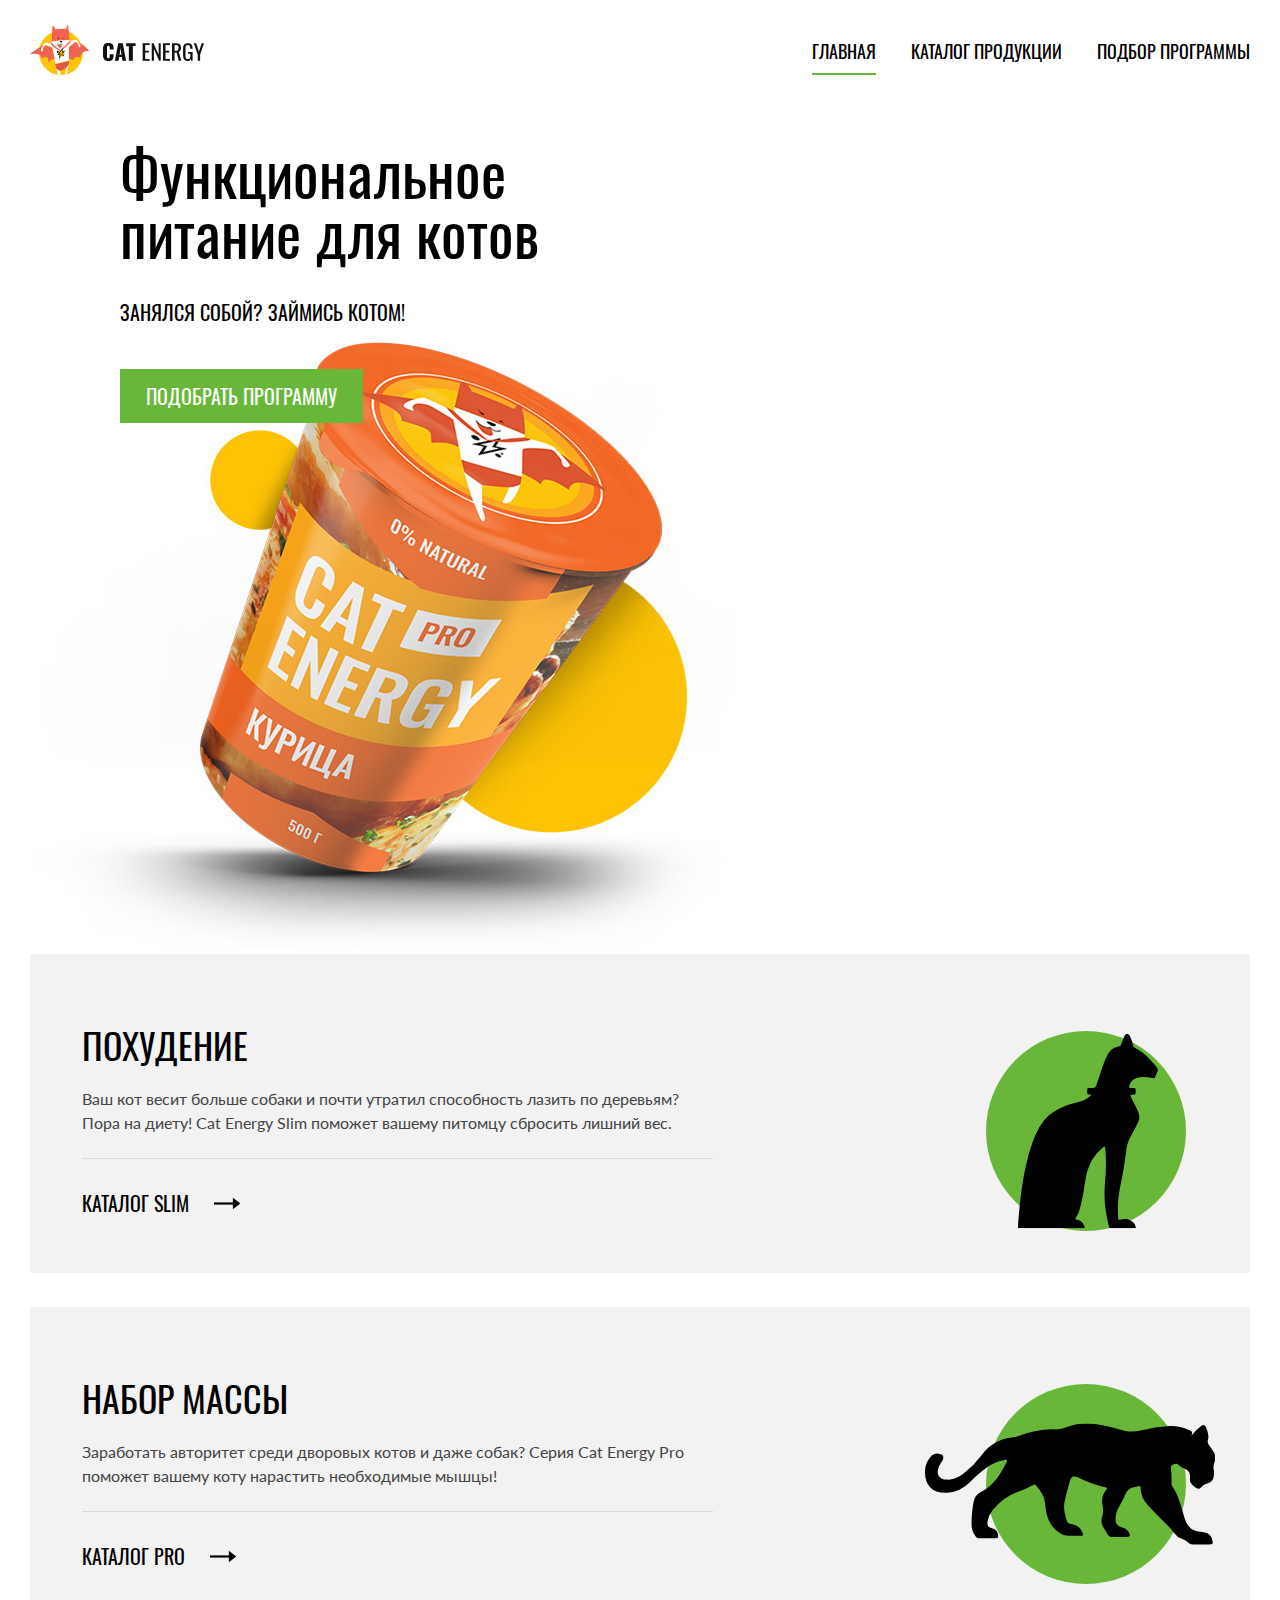
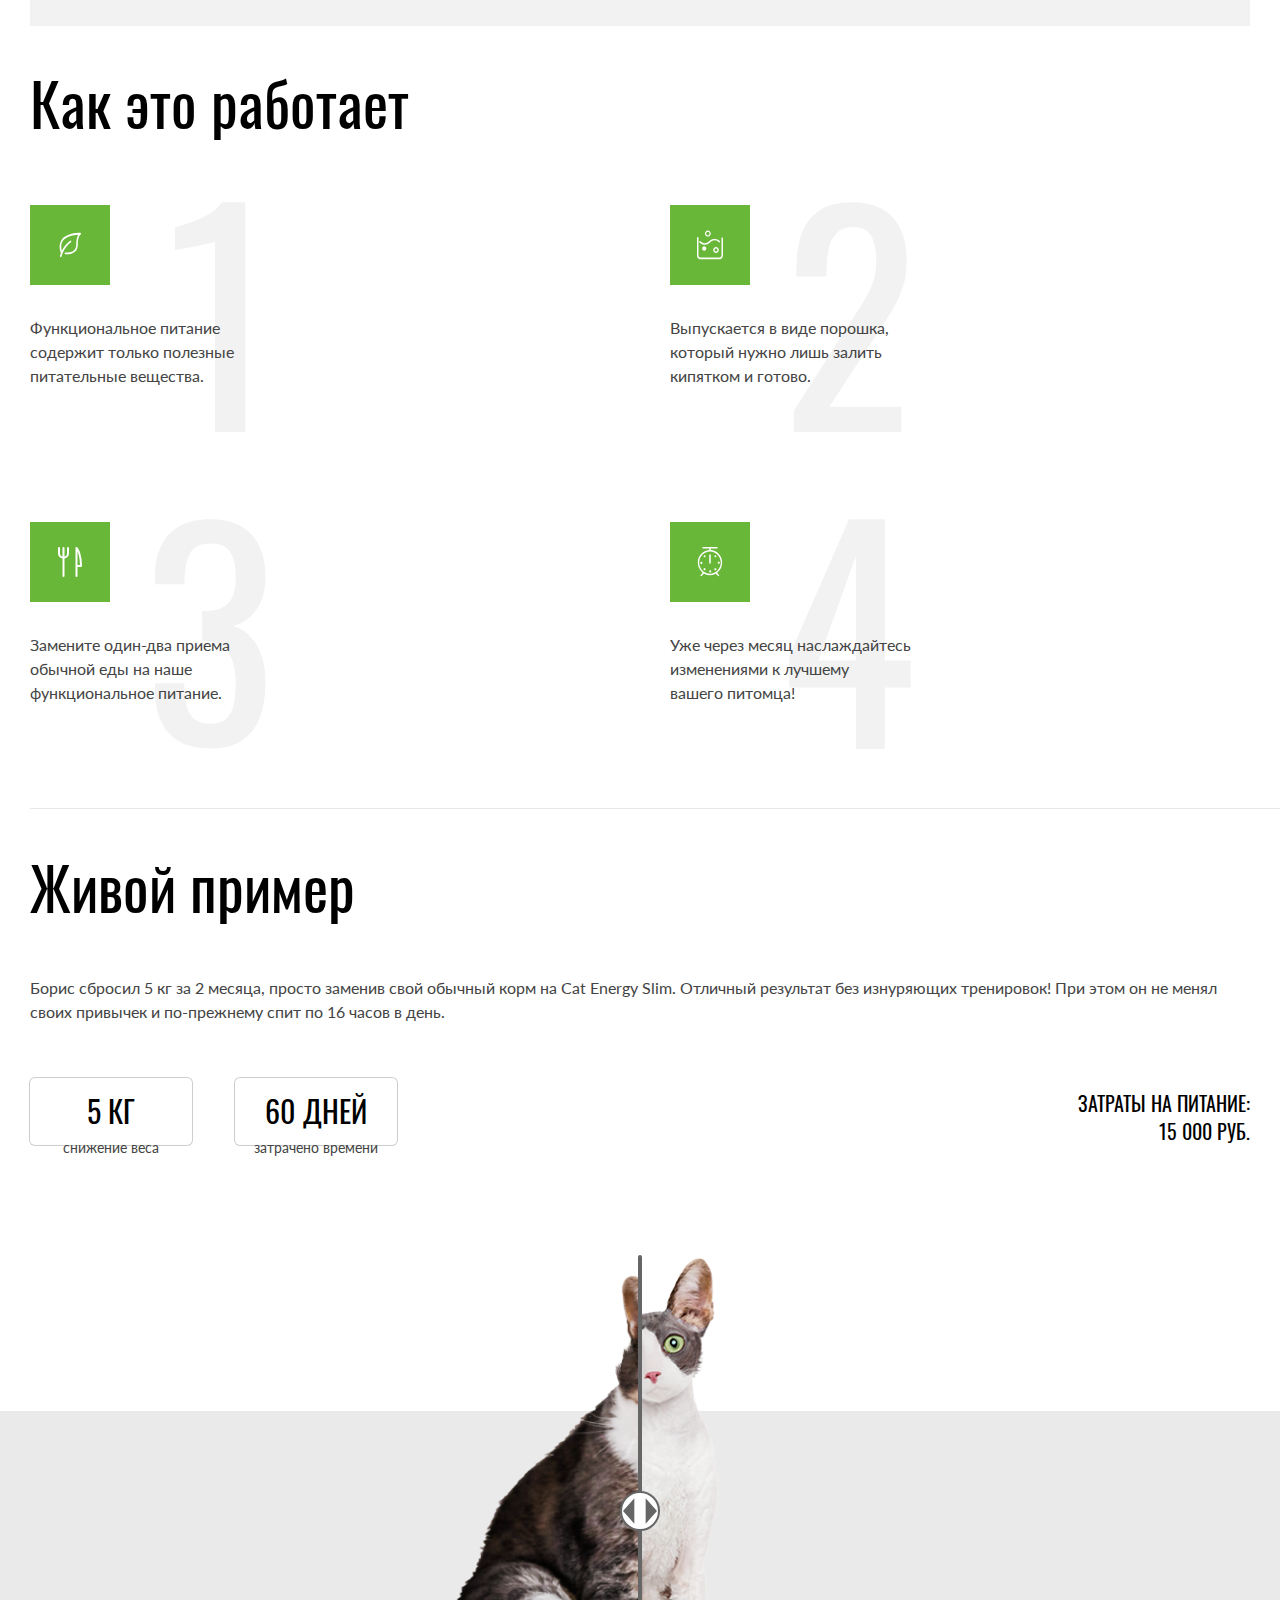
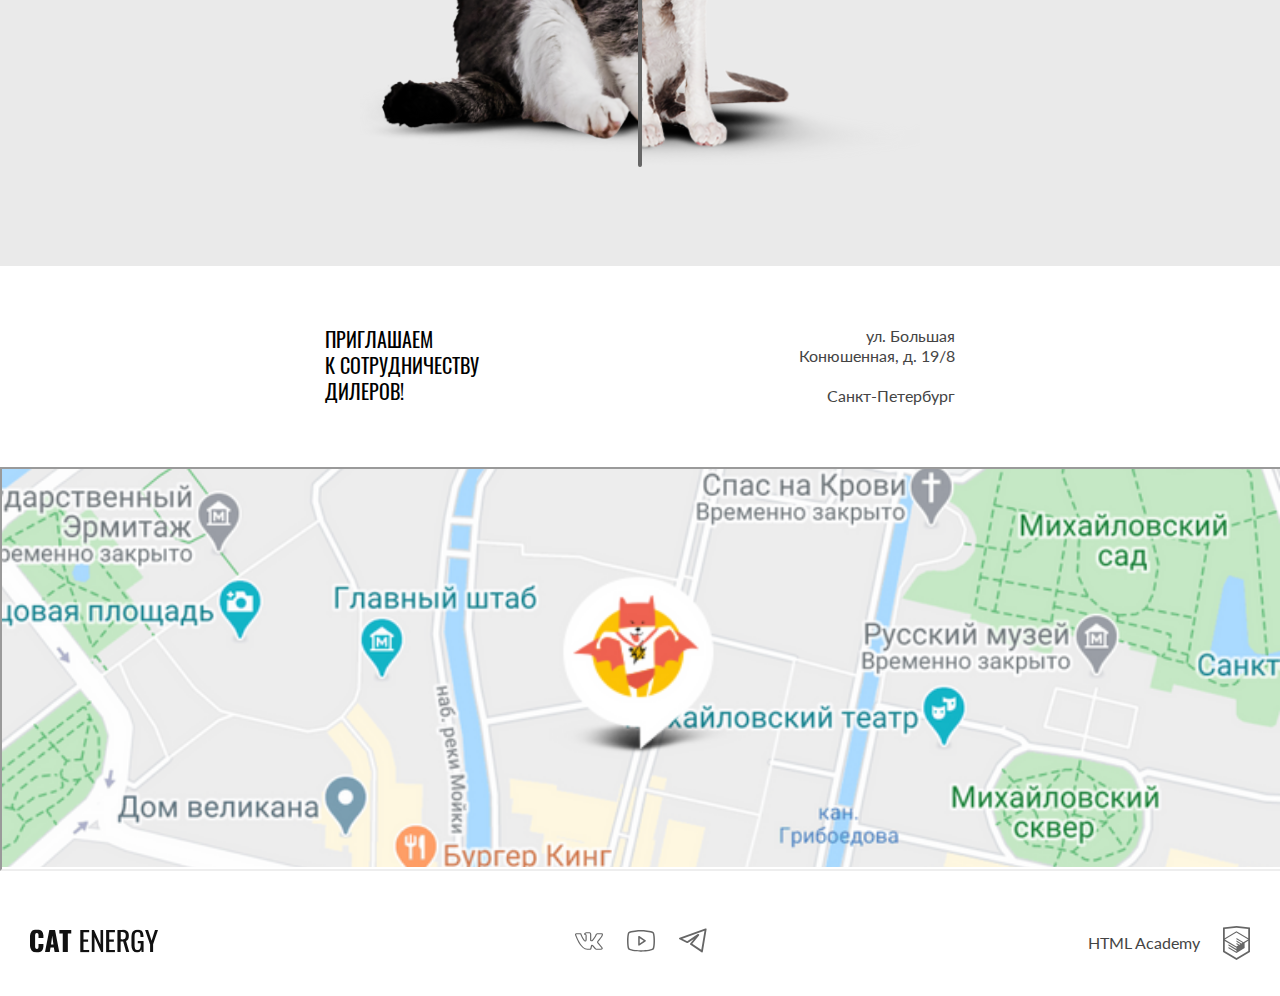
==== commit 41a1a5bd: "Deploying to gh-pages from @ Melante/366737-cat-energy-31@23c2ce630d0e9af1d7d208554bda855a4bfdc877 🚀" ====
--- a/10/index.html
+++ b/10/index.html
@@ -1 +1 @@
-<!DOCTYPE html><html class="page" lang="ru"><head><meta charset="UTF-8"><title>Cat Energy</title><meta name="viewport" content="width=device-width,initial-scale=1"><link rel="icon" href="favicon.ico"><link rel="icon" href="favicons/icon.svg" type="image/svg+xml"><link rel="apple-touch-icon" href="favicons/apple.png"><link rel="manifest" href="manifest.webmanifest"><link rel="stylesheet" href="styles/styles.css"><script src="scripts/index.js" defer="defer"></script></head><body class="page__body container"><!-- Шапка сайта --><header class="main-header"><div class="main-header__wrapper wrapper"><a class="main-header__logo logo-energy" href="index.html" aria-current="page"><picture><source width="70" height="59" type="image/svg+xml" media="(min-width: 1440px)" srcset="images/logo/logo-desk.svg"><source width="60" height="50" type="image/svg+xml" media="(min-width: 768px)" srcset="images/logo/logo-tablet.svg"><img class="main-header__logo-image" src="images/logo/logo-mobile.svg" width="33" height="38" alt="Логотип Cat Energy"></picture><img class="main-header__logo-title" src="images/logo/logo-text.svg" width="101" height="18" alt="Название Cat Energy"></a><nav class="main-nav"><button class="main-nav__toggle" type="button"><span class="visually-hidden">Навигация по сайту</span></button><div class="main-nav__open"><ul class="main-nav__list"><li class="main-nav__item main-nav__item--current"><a href="index.html" aria-current="page">Главная</a></li><li class="main-nav__item"><a href="catalog.html">Каталог продукции</a></li><li class="main-nav__item"><a href="#">Подбор программы</a></li></ul></div></nav></div><div class="hero"><div class="wrapper"><h1 class="hero__title">Функциональное питание для котов</h1><p class="hero__subtitle">Занялся собой? Займись котом!</p><picture><source width="552" height="499" type="image/png" media="(min-width: 1440px)" srcset="images/nutrition-desktop@1x.png, images/nutrition-desktop@2x.png 2x"><source width="709" height="609" type="image/png" media="(min-width: 768px)" srcset="images/nutrition-tablet@1x.png, images/nutrition-tablet@2x.png 2x"><img class="hero__image" src="images/nutrition-mobile@1x.png" srcset="images/nutrition-mobile@2x.png 2x" width="280" height="270" alt="Баночка с правильным питанием для котов и кошек."></picture><a class="hero__link button" href="#">Подобрать&nbsp;программу</a></div></div></header><main class="main-container"><!-- Причины --><section class="build wrapper"><h2 class="visually-hidden">Причины посадить кота на правильное питание</h2><div class="build__program build__program--slim"><h3 class="build__title">Похудение</h3><p class="build__description">Ваш кот весит больше собаки и почти утратил способность лазить по деревьям? Пора на диету! Cat Energy Slim поможет вашему питомцу сбросить лишний вес.</p><a class="build__link" href="#">Каталог Slim</a></div><div class="build__program build__program--pro"><h3 class="build__title">Набор&nbsp;массы</h3><p class="build__description">Заработать авторитет среди дворовых котов и даже собак? Серия Cat Energy Pro поможет вашему коту нарастить необходимые мышцы!</p><a class="build__link" href="#">Каталог Pro</a></div></section><!-- Эффекты --><section class="effect wrapper"><h2 class="effect__title block-title block-title--table">Как это работает</h2><ul class="effect__list"><li class="effect__item effect__item--health"><p class="effect__description">Функциональное питание содержит только полезные питательные вещества.</p></li><li class="effect__item effect__item--water"><p class="effect__description">Выпускается в виде порошка, который нужно лишь залить кипятком и готово.</p></li><li class="effect__item effect__item--food"><p class="effect__description">Замените один-два приема обычной еды на наше функциональное питание.</p></li><li class="effect__item effect__item--time"><p class="effect__description">Уже через месяц наслаждайтесь изменениями к лучшему вашего питомца!</p></li></ul></section><!-- Результаты --><section class="results"><div class="results__wrapper wrapper"><h2 class="results__title block-title block-title--table">Живой пример</h2><div class="results__info"><p class="results__description">Борис сбросил 5 кг за 2 месяца, просто заменив свой обычный корм на Cat Energy Slim. Отличный результат без изнуряющих тренировок! При этом он не менял своих привычек и по-прежнему спит по 16 часов в день.</p><dl class="results__list results-list"><div class="results-list__item"><dt class="results-list__number">5 кг</dt><dd class="results-list__description">снижение веса</dd></div><div class="results-list__item"><dt class="results-list__number">60 дней</dt><dd class="results-list__description">затрачено времени</dd></div></dl><div class="results__cost"><span>Затраты на питание:</span> <span>15 000 руб.</span></div></div><div class="results__slider"><div class="results__slider-before"><picture><source width="560" height="512" type="image/png" media="(min-width: 768px)" srcset="images/fatty-tablet@1x.png, images/fatty-tablet@2x.png 2x"><img class="results__slider-image results__slider-image--fat" src="images/fatty-mobile@1x.png" srcset="images/fatty-mobile@2x.png 2x" width="280" height="256" alt="Жирный кот."></picture></div><div class="results__slider-after"><picture><source width="560" height="512" type="image/png" media="(min-width: 768px)" srcset="images/slim-tablet@1x.png, images/slim-tablet@2x.png 2x"><img class="results__slider-image results__slider-image--slim" src="images/slim-mobile@1x.png" srcset="images/slim-mobile@2x.png 2x" width="280" height="256" alt="Кот, который питается правильно."></picture></div></div></div></section><!-- Контакты --><section class="contacts"><h2 class="visually-hidden">Наше местоположение</h2><div class="contacts__address wrapper"><p class="contacts__promo">Приглашаем<br>к сотрудничеству дилеров!</p><div class="contacts__text"><p>ул. Большая<br>Конюшенная, д. 19/8</p><p>Санкт-Петербург</p></div></div><div class="contacts__map map"><iframe class="map__iframe" src="https://yandex.ru/map-widget/v1/?um=constructor%3Afae3adf1f07cb8c70770107714b2216535f58e1cba3ab67204f3b5f1541e9e71&amp;source=constructor" width="320" height="362" allowfullscreen loading="lazy" title="Карта с нашим адресом: ул. Большая Конюшенная, д. 19/8"></iframe><div class="map__back"><picture><source width="1440" height="400" type="image/png" media="(min-width: 1440px)" srcset="images/location-desktop@1x.png, images/location-desktop@2x.png 2x"><source width="768" height="400" type="image/png" media="(min-width: 768px)" srcset="images/location-tablet@1x.png, images/location-tablet@2x.png 2x"><img class="map__image" src="images/location@1x.png" width="320" height="362" alt="Карта с нашим адресом: ул. Большая Конюшенная, д. 19/8" loading="lazy"></picture></div></div></section></main><!-- Подвал --><footer class="main-footer wrapper"><a class="main-footer__logo logo-energy" href="index.html" aria-current="page"><img class="main-footer__logo-image" src="images/logo/logo-text.svg" width="128" height="24" alt="Cat Energy."></a><ul class="social"><li class="social__item"><a class="social__link social__link--vk" href="https://vk.com/htmlacademy"><span class="visually-hidden">Перейти на нашу страницу в вконтакте.</span></a></li><li class="social__item"><a class="social__link social__link--youtube" href="https://www.youtube.com/user/htmlacademyru"><span class="visually-hidden">Перейти на нашу страницу в ютубе.</span></a></li><li class="social__item"><a class="social__link social__link--tg" href="https://t.me/htmlacadem"><span class="visually-hidden">Перейти на нашу страницу в Телеграме.</span></a></li></ul><a class="main-footer__html html-logo" href="https://htmlacademy.ru/intensive/adaptive"><span class="html-logo__title">НTML Academy</span> <img class="html-logo__image" src="images/logo/logo-html.svg" width="27" height="34" alt="Лендинг интенсива «HTML и CSS. Адаптивная вёрстка и автоматизация»."></a></footer><script src="scripts/index.js"></script></body></html>+<!DOCTYPE html><html class="page" lang="ru"><head><meta charset="UTF-8"><title>Cat Energy</title><meta name="viewport" content="width=device-width,initial-scale=1"><link rel="icon" href="favicon.ico"><link rel="icon" href="favicons/icon.svg" type="image/svg+xml"><link rel="apple-touch-icon" href="favicons/apple.png"><link rel="manifest" href="manifest.webmanifest"><link rel="stylesheet" href="styles/styles.css"><script src="scripts/index.js" defer="defer"></script></head><body class="page__body container"><!-- Шапка сайта --><header class="main-header"><div class="main-header__wrapper wrapper"><a class="main-header__logo logo-energy" href="index.html" aria-current="page"><picture><source width="70" height="59" type="image/svg+xml" media="(min-width: 1440px)" srcset="images/logo/logo-desk.svg"><source width="60" height="50" type="image/svg+xml" media="(min-width: 768px)" srcset="images/logo/logo-tablet.svg"><img class="main-header__logo-image" src="images/logo/logo-mobile.svg" width="33" height="38" alt="Логотип Cat Energy"></picture><img class="main-header__logo-title" src="images/logo/logo-text.svg" width="101" height="18" alt="Название Cat Energy"></a><nav class="main-nav"><button class="main-nav__toggle" type="button"><span class="visually-hidden">Навигация по сайту</span></button><div class="main-nav__open"><ul class="main-nav__list"><li class="main-nav__item main-nav__item--current"><a href="index.html" aria-current="page">Главная</a></li><li class="main-nav__item"><a href="catalog.html">Каталог продукции</a></li><li class="main-nav__item"><a href="#">Подбор программы</a></li></ul></div></nav></div><div class="hero"><div class="wrapper"><h1 class="hero__title">Функциональное питание для котов</h1><p class="hero__subtitle">Занялся собой? Займись котом!</p><picture><source width="552" height="499" type="image/png" media="(min-width: 1440px)" srcset="images/nutrition-desktop@1x.png, images/nutrition-desktop@2x.png 2x"><source width="709" height="609" type="image/png" media="(min-width: 768px)" srcset="images/nutrition-tablet@1x.png, images/nutrition-tablet@2x.png 2x"><img class="hero__image" src="images/nutrition-mobile@1x.png" srcset="images/nutrition-mobile@2x.png 2x" width="280" height="270" alt="Баночка с правильным питанием для котов и кошек."></picture><a class="hero__link button" href="#">Подобрать&nbsp;программу</a></div></div></header><main class="main-container"><!-- Причины --><section class="build wrapper"><h2 class="visually-hidden">Причины посадить кота на правильное питание</h2><div class="build__program build__program--slim"><h3 class="build__title">Похудение</h3><p class="build__description">Ваш кот весит больше собаки и почти утратил способность лазить по деревьям? Пора на диету! Cat Energy Slim поможет вашему питомцу сбросить лишний вес.</p><a class="build__link" href="#">Каталог Slim</a></div><div class="build__program build__program--pro"><h3 class="build__title">Набор&nbsp;массы</h3><p class="build__description">Заработать авторитет среди дворовых котов и даже собак? Серия Cat Energy Pro поможет вашему коту нарастить необходимые мышцы!</p><a class="build__link" href="#">Каталог Pro</a></div></section><!-- Эффекты --><section class="effect wrapper"><h2 class="effect__title block-title block-title--table">Как это работает</h2><ul class="effect__list"><li class="effect__item effect__item--health"><p class="effect__description">Функциональное питание содержит только полезные питательные вещества.</p></li><li class="effect__item effect__item--water"><p class="effect__description">Выпускается в виде порошка, который нужно лишь залить кипятком и готово.</p></li><li class="effect__item effect__item--food"><p class="effect__description">Замените один-два приема обычной еды на наше функциональное питание.</p></li><li class="effect__item effect__item--time"><p class="effect__description">Уже через месяц наслаждайтесь изменениями к лучшему вашего&nbsp;питомца!</p></li></ul></section><!-- Результаты --><section class="results"><div class="results__wrapper wrapper"><h2 class="results__title block-title block-title--table">Живой пример</h2><div class="results__info"><p class="results__description">Борис сбросил 5 кг за 2 месяца, просто заменив свой обычный корм на Cat Energy Slim. Отличный результат без изнуряющих тренировок! При этом он не менял своих привычек и по-прежнему спит по 16 часов в день.</p><dl class="results__list results-list"><div class="results-list__item"><dt class="results-list__number">5&nbsp;кг</dt><dd class="results-list__description">снижение веса</dd></div><div class="results-list__item"><dt class="results-list__number">60&nbsp;дней</dt><dd class="results-list__description">затрачено времени</dd></div></dl><div class="results__cost"><span>Затраты на питание:</span> <span>15 000 руб.</span></div></div><div class="results__slider"><picture><source width="560" height="512" type="image/png" media="(min-width: 768px)" srcset="images/fatty-tablet@1x.png, images/fatty-tablet@2x.png 2x"><img class="results__slider-image results__slider-image--fat" src="images/fatty-mobile@1x.png" srcset="images/fatty-mobile@2x.png 2x" width="280" height="256" alt="Жирный кот."></picture><div class="results__curtain"><button class="results__curtain-thumb" type="button"><span class="visually-hidden">Ползунок</span></button></div><picture><source width="560" height="512" type="image/png" media="(min-width: 768px)" srcset="images/slim-tablet@1x.png, images/slim-tablet@2x.png 2x"><img class="results__slider-image results__slider-image--slim" src="images/slim-mobile@1x.png" srcset="images/slim-mobile@2x.png 2x" width="280" height="256" alt="Кот, который питается правильно."></picture></div></div></section><!-- Контакты --><section class="contacts"><h2 class="visually-hidden">Наше местоположение</h2><div class="contacts__address wrapper"><p class="contacts__promo">Приглашаем<br>к сотрудничеству дилеров!</p><div class="contacts__text"><p>ул. Большая<br>Конюшенная, д. 19/8</p><p>Санкт-Петербург</p></div></div><div class="contacts__map map"><iframe class="map__iframe" src="https://yandex.ru/map-widget/v1/?um=constructor%3Afae3adf1f07cb8c70770107714b2216535f58e1cba3ab67204f3b5f1541e9e71&amp;source=constructor" width="320" height="362" allowfullscreen loading="lazy" title="Карта с нашим адресом: ул. Большая Конюшенная, д. 19/8"></iframe><div class="map__back"><picture><source width="1440" height="400" type="image/png" media="(min-width: 1440px)" srcset="images/location-desktop@1x.png, images/location-desktop@2x.png 2x"><source width="768" height="400" type="image/png" media="(min-width: 768px)" srcset="images/location-tablet@1x.png, images/location-tablet@2x.png 2x"><img class="map__image" src="images/location@1x.png" width="320" height="362" alt="Карта с нашим адресом: ул. Большая Конюшенная, д. 19/8" loading="lazy"></picture></div></div></section></main><!-- Подвал --><footer class="main-footer wrapper"><a class="main-footer__logo logo-energy" href="index.html" aria-current="page"><img class="main-footer__logo-image" src="images/logo/logo-text.svg" width="128" height="24" alt="Cat Energy."></a><ul class="social"><li class="social__item"><a class="social__link social__link--vk" href="https://vk.com/htmlacademy"><span class="visually-hidden">Перейти на нашу страницу в вконтакте.</span></a></li><li class="social__item"><a class="social__link social__link--youtube" href="https://www.youtube.com/user/htmlacademyru"><span class="visually-hidden">Перейти на нашу страницу в ютубе.</span></a></li><li class="social__item"><a class="social__link social__link--tg" href="https://t.me/htmlacadem"><span class="visually-hidden">Перейти на нашу страницу в Телеграме.</span></a></li></ul><a class="main-footer__html html-logo" href="https://htmlacademy.ru/intensive/adaptive"><span class="html-logo__title">НTML Academy</span> <img class="html-logo__image" src="images/logo/logo-html.svg" width="27" height="34" alt="Лендинг интенсива «HTML и CSS. Адаптивная вёрстка и автоматизация»."></a></footer><script src="scripts/index.js"></script></body></html>--- a/10/styles/styles.css
+++ b/10/styles/styles.css
@@ -1 +1 @@
-@font-face{font-family:Lato;font-weight:400;font-style:normal;src:url(../fonts/lato/Lato-Regular.woff2)format("woff2");font-display:swap}@font-face{font-family:Oswald;font-weight:400;font-style:normal;src:url(../fonts/oswald/oswaldregular.woff2)format("woff2");font-display:swap}:root{--font-basic:"Lato","Arial",sans-serif;--font-secondary:"Oswald","Lato","Arial",sans-serif;--text-basic-color:#444;--text-dark-color:#222;--text-secondary-color:#000;--text-light-color:#fff;--background-color:#68b738d9;--button-basic:#68b738;--button-basic-hover:#5eaa2f;--button-basic-active:#ffffff4d;--button-secondary:#f2f2f2;--button-secondary-hover:#ebebeb;--arrow:#000;--current-basic:#68b738;--current-secondary:#fff;--back-basic:#fff;--back-color:#68b738;--back-secondary:#f2f2f2;--back-grey:#eaeaea;--border:#e6e6e6;--border-secondary:#d9d9d9;--border-special:#cdcdcd;--social:#666;--social-hover:#68b738;--input--error:#ff8282;--light-color:#fff}body{box-sizing:border-box;font-family:var(--font-basic,--font-secondary);color:var(--text-basic-color,inherit);height:100vh;margin:0;font-size:14px;font-style:normal;font-weight:400;line-height:1.29}.wrapper{box-sizing:border-box;width:100%;margin:auto;padding:0 20px}@media (width>=768px){.wrapper{padding:0 30px}}@media (width>=1440px){.wrapper{max-width:1600px;padding:0 110px}}.button{font-family:var(--font-secondary,inherit);text-transform:uppercase;background-color:var(--button-basic,#68b738);color:var(--text-light-color,inherit);box-sizing:border-box;border:none;padding:10px;font-size:16px;line-height:1.25}.button:hover{background-color:var(--button-basic-hover,#5eaa2f)}.button:active{color:var(--button-basic-active,#5eaa2f)}.visually-hidden{clip:rect(0 0 0 0);border:0;width:1px;height:1px;margin:-1px;padding:0;position:absolute;overflow:hidden}.block-title{font-family:var(--font-secondary,inherit);color:var(--text-secondary-color,inherit);margin:0 0 40px;font-size:36px;font-weight:400;line-height:1.11}@media (width>=768px){.block-title{font-size:60px;line-height:1}}.catalog-block{font-family:var(--font-secondary,inherit);color:var(--text-secondary-color,inherit);font-size:24px;line-height:1}.main-header{width:100%;margin-bottom:20px;display:grid}.main-header__wrapper{justify-content:space-between;align-items:center;margin:0 auto 10px;padding-top:13px;display:flex}@media (width>=768px){.main-header__wrapper{margin-bottom:63px;padding-top:25px}}.main-header__logo{display:contents}@media (width>=768px){.main-header__logo{align-items:center;gap:13px;display:flex}}.logo-energy{text-align:center}.main-nav__toggle{background-color:var(--text-secondary-color,#000);cursor:pointer;border:none;width:24px;height:2px;position:relative}@media (width>=768px){.main-nav__toggle{display:none}}.main-nav__toggle:before,.main-nav__toggle:after{content:"";background-color:var(--text-secondary-color,#000);width:24px;height:2px;position:absolute;left:0}.main-nav__toggle:before{top:-6px}.main-nav__toggle:after{top:6px}.main-nav__toggle.main-nav__toggle--open{background-color:#0000}.main-nav__toggle.main-nav__toggle--open:before{top:0;transform:rotate(45deg)}.main-nav__toggle.main-nav__toggle--open:after{top:0;transform:rotate(-45deg)}.main-nav__open{display:none}@media (width>=768px){.main-nav__open{width:100%;display:block}}.main-nav--open{background-color:var(--text-light-color,#fff);z-index:1;width:100%;margin-top:10px;display:flex;position:absolute;left:0}@media (width>=768px){.main-nav--open{position:static}}.main-nav__list{text-align:center;font-family:var(--font-secondary,inherit);width:100%;margin:0;padding:0;font-size:20px;line-height:1;list-style-type:none;display:block}@media (width>=768px){.main-nav__list{flex-wrap:wrap;gap:35px;margin-top:11px;font-size:18px;line-height:1.33;display:flex}}.main-nav__item{border-bottom:1px solid var(--border,#e6e6e6);padding:22px 0}@media (width>=768px){.main-nav__item{border:none;padding:0}}.main-nav__item:first-child{border-top:1px solid var(--border,#e6e6e6)}@media (width>=768px){.main-nav__item:first-child{border:none}}.main-nav__item a{text-transform:uppercase;color:var(--text-secondary-color,inherit);text-decoration:none}@media (width>=768px){.main-nav__item--current a:after{content:"";border-bottom:2px solid var(--current-basic,#68b738);width:100%;margin:10px auto 0;display:block}}@media (width>=1440px){.main-nav__item--current a:after{border-bottom:2px solid var(--current-secondary,#fff)}}.hero{text-align:center;font-family:var(--font-secondary,inherit);color:var(--text-light-color,inherit);width:100%;position:relative}@media (width>=768px){.hero{text-align:start;color:var(--text-secondary-color,#000);min-width:415px;margin-left:90px}}.hero:before,.hero:after{content:"";z-index:-1;width:100%;height:85%;position:absolute;left:0}.hero:before{background-image:url(../images/cat-hero-mobile@1x.jpg);background-position:50%;background-repeat:no-repeat;background-size:cover;width:100%}@media (resolution>=2dppx){.hero:before{background-image:url(../images/cat-hero-mobile@2x.jpg)}}@media (width>=768px){.hero:before{background:0 0}}@media (width>=1440px){.hero:before{background-image:url(../images/cat-hero-desktop@1x.jpg);background-position:50%;background-repeat:no-repeat;background-size:cover}}@media (width>=1440px) and (resolution>=2dppx){.hero:before{background-image:url(../images/cat-hero-desktop@2x.jpg)}}.hero:after{background:linear-gradient(#68b738d9 74%,var(--back-basic,fffffff)74%);top:0}@media (width>=768px){.hero:after{background:0 0}}@media (width>=1440px){.hero:after{background-color:var(--background-color,#68b738d9);background-position:100vh 0;top:0}}@media (width>=768px){.hero__wrapper{margin-left:120px}}.hero__title{text-align:center;max-width:420px;margin:0 auto 25px;padding-top:27px;font-size:36px;font-weight:400;line-height:1}@media (width>=768px){.hero__title{text-align:start;margin:0 0 40px;padding:0;font-size:60px;line-height:1}}.hero__subtitle{text-transform:uppercase;text-align:center;margin:0 0 29px;font-size:14px;line-height:1}@media (width>=768px){.hero__subtitle{text-align:start;margin-bottom:20px;font-size:20px;line-height:1}.hero__image{margin-left:-90px}}.hero__link{max-width:350px;margin:0 auto;text-decoration:none;display:block}@media (width>=768px){.hero__link{margin:0;padding:14px 26px;font-size:20px;line-height:1.3;position:absolute;top:28%}}.build{display:grid}@media (width>=1440px){.build{grid-template-columns:1fr 1fr;gap:80px;display:grid}}.build__program{background-color:var(--back-secondary,#f2f2f2);align-items:center;margin-bottom:20px;padding:30px 30px 22px 20px;display:grid;position:relative}@media (width>=1440px){.build__program{padding:41px 61px 55px 52px}}.build__program--slim{margin-bottom:20px}@media (width>=768px){.build__program--slim{margin-bottom:30px}}@media (width>=1440px){.build__program--slim{margin-bottom:0}}.build__program:before,.build__program:after{content:"";justify-self:start;width:50px;height:50px;margin-left:20px;display:inline-block;position:absolute;top:23px}@media (width>=768px){.build__program:before,.build__program:after{justify-self:end;width:200px;height:200px;margin-right:30px}}@media (width>=1440px){.build__program:before,.build__program:after{justify-self:start;width:100px;height:100px;margin-left:52px}}.build__program--slim:after{background-image:url(../icons/stack.svg#cat-slim);background-repeat:no-repeat;background-size:contain;width:36px;height:50px;transform:translate(20%)}@media (width>=768px){.build__program--slim:after{width:140px;height:200px;transform:translate(-20%)}}@media (width>=1440px){.build__program--slim:after{width:70px;height:100px;transform:translate(20%)}}.build__program--slim:before{background-color:var(--button-basic,#68b738);border-radius:50%}.build__program--pro:after{background-image:url(../icons/stack.svg#cat-pro);background-repeat:no-repeat;background-size:contain;width:67px;height:50px;transform:translate(-20%)}@media (width>=768px){.build__program--pro:after{width:290px;height:200px;transform:translate(10%)}}@media (width>=1440px){.build__program--pro:after{width:134px;height:100px;transform:translate(-20%)}}.build__program--pro:before{background-color:var(--button-basic,#68b738);border-radius:50%}.build__title{font-family:var(--font-secondary,inherit);color:var(--text-secondary-color,inherit);text-transform:uppercase;margin:0 0 29px;padding-left:70px;font-size:24px;font-weight:400;line-height:1.54}@media (width>=768px){.build__title{padding-left:214px;font-size:36px;line-height:1}}.build__description{box-shadow:0 1px 0 0 var(--border-secondary,#d9d9d9);margin:0 0 19px;padding-bottom:23px;font-size:14px;line-height:1.29}@media (width>=768px){.build__description{width:50%;font-size:16px;line-height:1.5}}@media (width>=1440px){.build__description{width:100%}}.build__link{font-family:var(--font-secondary,inherit);color:var(--text-secondary-color,inherit);text-transform:uppercase;gap:15px;font-size:16px;line-height:1;text-decoration:none;display:flex}@media (width>=768px){.build__link{font-size:20px;line-height:1.5}}.build__link:after{content:"";background-color:var(--arrow,#000);width:35px;height:15px;display:inline-block;-webkit-mask-image:url(../icons/stack.svg#icon_arrow);mask-image:url(../icons/stack.svg#icon_arrow);-webkit-mask-position:50%;mask-position:50%;-webkit-mask-repeat:no-repeat;mask-repeat:no-repeat}.build__link:hover:after{width:32px;transition:all .5s}.build__link:active{opacity:.3;width:32px;transition:all .5s}.effect{margin-bottom:29px}.effect__list{margin:0;padding:0;list-style-type:none;display:grid}@media (width>=768px){.effect__list{grid-template-columns:repeat(2,1fr);justify-content:start;gap:135px 37px;display:grid}}@media (width>=1440px){.effect__list{grid-template-columns:repeat(4,1fr)}}.effect__item{align-items:center;gap:20px;margin-bottom:20px;list-style-type:none;display:flex}@media (width>=768px){.effect__item{width:250px;margin-bottom:0;display:grid}}.effect__item:before{content:"";background-image:var(--effect);background-color:var(--back-color,#68b738);background-position:50%;background-repeat:no-repeat;background-size:26px 30px;flex-shrink:0;width:60px;height:60px;display:inline-block}@media (width>=768px){.effect__item:before{width:80px;height:80px}}.effect__item--health{--effect:url(../icons/stack.svg#health)}@media (width>=768px){.effect__item--health{background-image:url(../icons/stack.svg#effect_one);background-position:100%;height:100%}}.effect__item--water{--effect:url(../icons/stack.svg#water)}@media (width>=768px){.effect__item--water{background-image:url(../icons/stack.svg#effect_two);background-position:100%;height:100%}}.effect__item--food{--effect:url(../icons/stack.svg#food)}@media (width>=768px){.effect__item--food{background-image:url(../icons/stack.svg#effect_three);background-position:100%;height:100%}}.effect__item--time{--effect:url(../icons/stack.svg#time)}@media (width>=768px){.effect__item--time{background-image:url(../icons/stack.svg#effect_four);background-position:100%;height:100%}}.effect__description{margin:0}@media (width>=768px){.effect__description{font-size:16px;line-height:1.5}}.results{background-color:var(--back-grey,#eaeaea)}@media (width>=768px){.results{background-color:var(--back-basic,#fff)}}.results__wrapper{padding:25px 20px 36px}@media (width>=1440px){.results__wrapper{background-image:linear-gradient(var(--back-basic,#fff)23%,var(--back-grey,#eaeaea)23%);position:relative}.results__title{margin-bottom:146px}}.results__description{margin-bottom:20px}@media (width>=768px){.results__description{width:100%;font-size:16px;line-height:1.5}.results__info{flex-wrap:wrap;justify-content:center;align-items:center;display:flex}}@media (width>=1440px){.results__info{justify-content:start;max-width:450px}}.results__cost{font-family:var(--font-secondary,inherit);text-align:center;color:var(--text-secondary-color,inherit);text-transform:uppercase;padding-bottom:20px;font-size:14px;line-height:1.43}@media (width>=768px){.results__cost{justify-items:end;gap:8px;margin-left:auto;font-size:20px;line-height:1;display:grid}}@media (width>=1440px){.results__cost{gap:60px;margin:0;display:flex}}.results__slider{grid-template-columns:50% 50%;display:grid}@media (width>=1440px){.results__slider{position:absolute;top:0;right:0}}.results__slider-image--fat{object-position:left;object-fit:cover;width:50%}.results__slider-image--slim{object-position:right;object-fit:cover;width:50%}.results-list{text-align:center;justify-content:center;gap:32px;display:flex}.results-list__item{text-align:center;box-sizing:border-box;width:125px;display:grid}.results-list__number{font-family:var(--font-secondary,inherit);box-shadow:0 0 0 1px var(--border-special,#cdcdcd);color:var(--text-secondary-color,inherit);text-transform:uppercase;border-radius:5px;padding:15px 20px;font-size:24px;line-height:1}@media (width>=768px){.results-list__number{font-size:30px;line-height:1.23}}.results-list__description{z-index:1;max-width:80px;margin:-13px auto 0;padding:5px 10px;font-size:12px;line-height:1}@media (width>=768px){.results-list__description{font-size:14px;line-height:1}}.social{box-shadow:0 1px 0 0 var(--border-special,#d9d9d9);justify-content:center;gap:24px;margin:0;padding:0 0 12px;display:flex}@media (width>=768px){.social{box-shadow:none;margin:0;padding:0}}.social__item{list-style-type:none}.social__link:before{content:"";-webkit-mask-image:var(--icon-social);mask-image:var(--icon-social);background-color:var(--social,#666);width:28px;height:28px;display:inline-block;-webkit-mask-position:50%;mask-position:50%;-webkit-mask-repeat:no-repeat;mask-repeat:no-repeat}.social__link:hover{--social:var(--social-hover,#68b738)}.social__link:active{--social:var(--social-hover,#68b738);opacity:.3}.social__link--vk{--icon-social:url(../icons/stack.svg#social_vkontakte)}.social__link--youtube{--icon-social:url(../icons/stack.svg#social_youtube)}.social__link--tg{--icon-social:url(../icons/stack.svg#social_telegram)}.html-logo{color:var(--text-basic-color,#444);text-align:center;justify-content:space-between;align-items:center;font-size:16px;line-height:1.25;text-decoration:none;display:flex}@media (width>=768px){.html-logo{gap:23px}}.catalog__title{font-family:var(--font-secondary,inherit);color:var(--text-secondary-color,inherit);font-size:36px;line-height:1}.catalog__list{list-style-type:none}.catalog-card__link{text-decoration:none}.catalog-card__button--extra{color:var(--text-secondary-color,inherit);background-color:var(--button-secondary,inherit)}.catalog-card__button--extra:hover,.catalog-card__button--extra:active{background-color:var(--button-secondary-hover,inherit)}.catalog-card__title{font-family:var(--font-secondary,inherit);text-transform:uppercase;color:var(--text-dark-color,inherit);font-size:16px;line-height:1.25}.catalog-card__list,.catalog-card__description{font-size:12px;line-height:1.33}.extra__present{background-color:var(--background-color,inherit)}.extra-item{list-style-type:none}.extra-item__title{font-family:var(--font-secondary,inherit);color:var(--text-dark-color,inherit);text-transform:uppercase;font-size:16px;line-height:1}.extra-item__list{font-size:14px;line-height:1}.present{color:var(--text-light-color,inherit);position:relative}.present:before,.present:after{content:"";z-index:-1;width:100%;height:100%;position:absolute}.present:before{background-image:url(../images/cat-present-mobile@1x.png);background-position:50%;background-repeat:no-repeat;background-size:contain}@media (resolution>=2dppx){.present:before{background-image:url(../images/cat-present-mobile@2x.png);background-size:280px}}@media (width>=768px){.present:before{background-image:url(../images/cat-present-tablet@1x.png);width:100%}}@media (width>=768px) and (resolution>=2dppx){.present:before{background-image:url(../images/cat-present-tablet@2x.png);background-size:707px}}@media (width>=1440px){.present:before{background-image:url(../images/cat-present-desktop@1x.png);background-size:245px;width:245px}}@media (width>=1440px) and (resolution>=2dppx){.present:before{background-image:url(../images/cat-present-desktop@2x.png);background-size:245px}}.present:after{background-color:var(--background-color,#68b738d9);opacity:.5;top:0;left:0}.present__title{text-align:center;color:var(--text-light-color,inherit);padding:58px 60px;font-size:16px;line-height:1.25}.present__title:before{content:"";background-image:url(../icons/stack.svg#bonus);background-position:50%;background-repeat:no-repeat;background-size:contain;width:78px;height:80px;margin:auto auto 20px;display:block}.subscribe__description{font-family:var(--font-secondary,inherit);color:var(--text-secondary-color,inherit);font-size:16px;line-height:1.5}.form__field{font-family:var(--font-secondary,inherit);text-transform:uppercase;font-size:20px;line-height:1.5}.form__button{list-style:1.3;font-size:20px}.contacts{margin-top:27px}.contacts__address{flex-wrap:wrap;justify-content:space-between;max-width:770px;padding-bottom:25px;display:flex}.contacts__promo{font-family:var(--font-secondary,inherit);color:var(--text-secondary-color,inherit);text-transform:uppercase;max-width:140px;margin:0;font-size:16px;line-height:1.25}@media (width>=768px){.contacts__promo{max-width:165px;font-size:20px;line-height:1.3}}.contacts__text{font-size:14px;line-height:1.43}@media (width>=768px){.contacts__text{font-size:16px;line-height:1.25}}.contacts__text p{margin:0}.map{width:100%}.map__iframe{z-index:1;width:100%;position:absolute}.map__image{object-fit:cover;width:100%;height:362px;position:relative;top:0}@media (width>=768px){.map__image{width:100%;height:400px}}.main-footer{gap:20px;margin:36px auto 0;padding-bottom:36px;display:grid}@media (width>=768px){.main-footer{flex-wrap:wrap;justify-content:space-between;align-items:center;margin-top:55px;margin-bottom:55px;display:flex}}.main-footer__logo{box-shadow:0 1px 0 0 var(--border-special,#d9d9d9);padding-bottom:14px}@media (width>=768px){.main-footer__logo{box-shadow:none;margin:0;padding:0}}+@font-face{font-family:Lato;font-weight:400;font-style:normal;src:url(../fonts/lato/Lato-Regular.woff2)format("woff2");font-display:swap}@font-face{font-family:Oswald;font-weight:400;font-style:normal;src:url(../fonts/oswald/oswaldregular.woff2)format("woff2");font-display:swap}:root{--font-basic:"Lato","Arial",sans-serif;--font-secondary:"Oswald","Lato","Arial",sans-serif;--text-basic-color:#444;--text-dark-color:#222;--text-secondary-color:#000;--text-light-color:#fff;--background-color:#68b738d9;--button-basic:#68b738;--button-basic-hover:#5eaa2f;--button-basic-active:#ffffff4d;--button-secondary:#f2f2f2;--button-secondary-hover:#ebebeb;--arrow:#000;--current-basic:#68b738;--current-secondary:#fff;--back-basic:#fff;--back-color:#68b738;--back-secondary:#f2f2f2;--back-grey:#eaeaea;--border:#e6e6e6;--border-secondary:#d9d9d9;--border-special:#cdcdcd;--curtain:#666;--curtain-hover:#68b738;--curtain-active:#5eaa2f99;--social:#666;--social-hover:#68b738;--input--error:#ff8282;--light-color:#fff}body{box-sizing:border-box;font-family:var(--font-basic,--font-secondary);color:var(--text-basic-color,inherit);height:100vh;margin:0;font-size:14px;font-style:normal;font-weight:400;line-height:1.29}.wrapper{box-sizing:border-box;width:100%;margin:auto;padding:0 20px}@media (width>=768px){.wrapper{padding:0 30px}}@media (width>=1440px){.wrapper{max-width:1600px;padding:0 110px}}.button{font-family:var(--font-secondary,inherit);text-transform:uppercase;background-color:var(--button-basic,#68b738);color:var(--text-light-color,inherit);box-sizing:border-box;border:none;padding:10px;font-size:16px;line-height:1.25}.button:hover{background-color:var(--button-basic-hover,#5eaa2f)}.button:active{color:var(--button-basic-active,#5eaa2f)}.visually-hidden{clip:rect(0 0 0 0);border:0;width:1px;height:1px;margin:-1px;padding:0;position:absolute;overflow:hidden}.block-title{font-family:var(--font-secondary,inherit);color:var(--text-secondary-color,inherit);margin:0 0 40px;font-size:36px;font-weight:400;line-height:1.11}@media (width>=768px){.block-title{margin-bottom:60px;font-size:60px;line-height:1}}.catalog-block{font-family:var(--font-secondary,inherit);color:var(--text-secondary-color,inherit);font-size:24px;line-height:1}.main-header{width:100%;margin-bottom:20px;display:grid}@media (width>=768px){.main-header{margin-bottom:0}}.main-header__wrapper{justify-content:space-between;align-items:center;margin:0 auto 10px;padding-top:13px;display:flex}@media (width>=768px){.main-header__wrapper{margin-bottom:63px;padding-top:25px}}.main-header__logo{display:contents}@media (width>=768px){.main-header__logo{align-items:center;gap:13px;display:flex}}.logo-energy{text-align:center}.main-nav__toggle{background-color:var(--text-secondary-color,#000);cursor:pointer;border:none;width:24px;height:2px;position:relative}@media (width>=768px){.main-nav__toggle{display:none}}.main-nav__toggle:before,.main-nav__toggle:after{content:"";background-color:var(--text-secondary-color,#000);width:24px;height:2px;position:absolute;left:0}.main-nav__toggle:before{top:-6px}.main-nav__toggle:after{top:6px}.main-nav__toggle.main-nav__toggle--open{background-color:#0000}.main-nav__toggle.main-nav__toggle--open:before{top:0;transform:rotate(45deg)}.main-nav__toggle.main-nav__toggle--open:after{top:0;transform:rotate(-45deg)}.main-nav__open{display:none}@media (width>=768px){.main-nav__open{width:100%;display:block}}.main-nav--open{background-color:var(--text-light-color,#fff);z-index:1;width:100%;margin-top:10px;display:flex;position:absolute;left:0}@media (width>=768px){.main-nav--open{position:static}}.main-nav__list{text-align:center;font-family:var(--font-secondary,inherit);width:100%;margin:0;padding:0;font-size:20px;line-height:1;list-style-type:none;display:block}@media (width>=768px){.main-nav__list{flex-wrap:wrap;gap:35px;margin-top:11px;font-size:18px;line-height:1.33;display:flex}}.main-nav__item{border-bottom:1px solid var(--border,#e6e6e6);padding:22px 0}@media (width>=768px){.main-nav__item{border:none;padding:0}}.main-nav__item:first-child{border-top:1px solid var(--border,#e6e6e6)}@media (width>=768px){.main-nav__item:first-child{border:none}}.main-nav__item a{text-transform:uppercase;color:var(--text-secondary-color,inherit);text-decoration:none}@media (width>=768px){.main-nav__item--current a:after{content:"";border-bottom:2px solid var(--current-basic,#68b738);width:100%;margin:10px auto 0;display:block}}@media (width>=1440px){.main-nav__item--current a:after{border-bottom:2px solid var(--current-secondary,#fff)}}.hero{text-align:center;font-family:var(--font-secondary,inherit);color:var(--text-light-color,inherit);width:100%;position:relative}@media (width>=768px){.hero{text-align:start;color:var(--text-secondary-color,#000);min-width:415px;margin-left:90px}}.hero:before,.hero:after{content:"";z-index:-1;width:100%;height:85%;position:absolute;left:0}.hero:before{background-image:url(../images/cat-hero-mobile@1x.jpg);background-position:50%;background-repeat:no-repeat;background-size:cover;width:100%}@media (resolution>=2dppx){.hero:before{background-image:url(../images/cat-hero-mobile@2x.jpg)}}@media (width>=768px){.hero:before{background:0 0}}@media (width>=1440px){.hero:before{background-image:url(../images/cat-hero-desktop@1x.jpg);background-position:50%;background-repeat:no-repeat;background-size:cover}}@media (width>=1440px) and (resolution>=2dppx){.hero:before{background-image:url(../images/cat-hero-desktop@2x.jpg)}}.hero:after{background:linear-gradient(#68b738d9 74%,var(--back-basic,fffffff)74%);top:0}@media (width>=768px){.hero:after{background:0 0}}@media (width>=1440px){.hero:after{background-color:var(--background-color,#68b738d9);background-position:100vh 0;top:0}}@media (width>=768px){.hero__wrapper{margin-left:120px}}.hero__title{text-align:center;max-width:420px;margin:0 auto 25px;padding-top:27px;font-size:36px;font-weight:400;line-height:1}@media (width>=768px){.hero__title{text-align:start;margin:0 0 40px;padding:0;font-size:60px;line-height:1}}.hero__subtitle{text-transform:uppercase;text-align:center;margin:0 0 29px;font-size:14px;line-height:1}@media (width>=768px){.hero__subtitle{text-align:start;margin-bottom:20px;font-size:20px;line-height:1}.hero__image{margin-left:-90px}}.hero__link{max-width:350px;margin:0 auto;text-decoration:none;display:block}@media (width>=768px){.hero__link{margin:0;padding:14px 26px;font-size:20px;line-height:1.3;position:absolute;top:28%}}.build{display:grid}@media (width>=768px){.build{margin-bottom:46px}}@media (width>=1440px){.build{grid-template-columns:1fr 1fr;gap:80px;display:grid}}.build__program{background-color:var(--back-secondary,#f2f2f2);align-items:center;margin-bottom:20px;padding:30px 30px 22px 20px;display:grid;position:relative}@media (width>=768px){.build__program{align-items:start;margin:0;padding:41px 61px 55px 52px}}.build__program--slim{margin-bottom:20px}@media (width>=768px){.build__program--slim{margin-bottom:34px}}@media (width>=1440px){.build__program--slim{margin-bottom:0}}.build__program:before,.build__program:after{content:"";justify-self:start;width:50px;height:50px;margin-left:20px;display:inline-block;position:absolute;top:23px}@media (width>=768px){.build__program:before,.build__program:after{justify-self:end;width:200px;height:200px;margin-right:64px;top:24%}}@media (width>=1440px){.build__program:before,.build__program:after{justify-self:start;width:100px;height:100px;margin-left:52px}}.build__program--slim:after{background-image:url(../icons/stack.svg#cat-slim);background-repeat:no-repeat;background-size:contain;width:36px;height:50px;transform:translate(20%)}@media (width>=768px){.build__program--slim:after{width:140px;height:200px;transform:translate(-20%)}}@media (width>=1440px){.build__program--slim:after{width:70px;height:100px;transform:translate(20%)}}.build__program--slim:before{background-color:var(--button-basic,#68b738);border-radius:50%}.build__program--pro:after{background-image:url(../icons/stack.svg#cat-pro);background-repeat:no-repeat;background-size:contain;width:67px;height:50px;transform:translate(-20%)}@media (width>=768px){.build__program--pro:after{width:290px;height:200px;transform:translate(10%)}}@media (width>=1440px){.build__program--pro:after{width:134px;height:100px;transform:translate(-20%)}}.build__program--pro:before{background-color:var(--button-basic,#68b738);border-radius:50%}.build__title{font-family:var(--font-secondary,inherit);color:var(--text-secondary-color,inherit);text-transform:uppercase;margin:0 0 29px;padding-left:70px;font-size:24px;font-weight:400;line-height:1.54}@media (width>=768px){.build__title{margin-top:32px;margin-bottom:24px;padding:0;font-size:36px;line-height:1}}.build__description{box-shadow:0 1px 0 0 var(--border-secondary,#d9d9d9);margin:0 0 19px;padding-bottom:23px;font-size:14px;line-height:1.29}@media (width>=768px){.build__description{width:57%;margin-bottom:30px;font-size:16px;line-height:1.5}}@media (width>=1440px){.build__description{width:100%}}.build__link{font-family:var(--font-secondary,inherit);color:var(--text-secondary-color,inherit);text-transform:uppercase;gap:15px;font-size:16px;line-height:1;text-decoration:none;display:flex}@media (width>=768px){.build__link{align-items:center;gap:25px;font-size:20px;line-height:1.5}}.build__link:after{content:"";background-color:var(--arrow,#000);width:35px;height:15px;display:inline-block;-webkit-mask-image:url(../icons/stack.svg#icon_arrow);mask-image:url(../icons/stack.svg#icon_arrow);-webkit-mask-position:50%;mask-position:50%;-webkit-mask-repeat:no-repeat;mask-repeat:no-repeat}.build__link:hover:after{width:32px;transition:all .5s}.build__link:active{opacity:.3;width:32px;transition:all .5s}.effect{margin-bottom:29px}@media (width>=768px){.effect{margin-top:45px;margin-bottom:47px}.effect:after{content:"";border-bottom:1px solid var(--border,#e6e6e6);width:100vw;padding-top:57px;display:block}}.effect__list{margin:0;padding:0;list-style-type:none;display:grid}@media (width>=768px){.effect__list{grid-template-columns:repeat(2,1fr);justify-content:start;gap:75px 60px;display:grid}}@media (width>=1440px){.effect__list{grid-template-columns:repeat(4,1fr)}}.effect__item{align-items:center;gap:20px;margin-bottom:20px;list-style-type:none;display:flex}@media (width>=768px){.effect__item{background-image:var(--number);background-position:55px 10px;background-repeat:no-repeat;background-size:auto 230px;align-content:start;gap:31px;width:250px;margin-bottom:0;padding-top:13px;display:grid}}.effect__item:before{content:"";background-image:var(--effect);background-color:var(--back-color,#68b738);background-position:50%;background-repeat:no-repeat;background-size:26px 30px;flex-shrink:0;width:60px;height:60px;display:inline-block}@media (width>=768px){.effect__item:before{width:80px;height:80px}}.effect__item--health{--effect:url(../icons/stack.svg#health)}@media (width>=768px){.effect__item--health{--number:url(../icons/stack.svg#effect_one)}}.effect__item--water{--effect:url(../icons/stack.svg#water)}@media (width>=768px){.effect__item--water{--number:url(../icons/stack.svg#effect_two)}}.effect__item--food{--effect:url(../icons/stack.svg#food)}@media (width>=768px){.effect__item--food{--number:url(../icons/stack.svg#effect_three)}}.effect__item--time{--effect:url(../icons/stack.svg#time)}@media (width>=768px){.effect__item--time{--number:url(../icons/stack.svg#effect_four)}}.effect__description{margin:0}@media (width>=768px){.effect__description{padding-bottom:46px;font-size:16px;line-height:1.5}}.results{background:var(--back-grey,#eaeaea)}@media (width>=768px){.results{background:linear-gradient(var(--back-basic,#fff)55%,var(--back-grey,#eaeaea)55%)}}.results__wrapper{padding:25px 20px 39px}@media (width>=768px){.results__wrapper{margin-bottom:60px;padding:0 30px}}@media (width>=1440px){.results__wrapper{background-image:linear-gradient(var(--back-basic,#fff)23%,var(--back-grey,#eaeaea)23%);position:relative}}@media (width>=768px){.results__title{margin-bottom:60px}}@media (width>=1440px){.results__title{margin-bottom:146px}}.results__description{margin-bottom:20px}@media (width>=768px){.results__description{width:100%;margin:0 0 54px;font-size:16px;line-height:1.5}.results__info{flex-wrap:wrap;justify-content:center;align-items:center;margin-bottom:80px;display:flex}}@media (width>=1440px){.results__info{justify-content:start;max-width:450px}}.results__cost{font-family:var(--font-secondary,inherit);text-align:center;color:var(--text-secondary-color,inherit);text-transform:uppercase;padding-bottom:20px;font-size:14px;line-height:1.43}@media (width>=768px){.results__cost{justify-items:end;gap:8px;margin-left:auto;font-size:20px;line-height:1;display:grid}}@media (width>=1440px){.results__cost{gap:60px;margin:0;display:flex}}.results__slider{aspect-ratio:280/256;grid-template-columns:50% auto 50%;width:min(100%,560px);display:grid}@media (width>=768px){.results__slider{margin:0 auto;padding-bottom:99px}}@media (width>=1440px){.results__slider{position:absolute;top:0;right:0}}.results__slider-image{object-fit:cover;width:100%;height:100%;display:block}.results__slider-image--fat{object-position:left}.results__slider-image--slim{object-position:right}.results__curtain{z-index:1;background-color:var(--curtain,#666);border-radius:2px;place-items:center;width:4px;height:100%;margin:0 -2px;display:grid}.results__curtain:hover{--curtain:var(--curtain-hover,#68b738)}.results__curtain:active{--curtain:var(--curtain-active,#68b738)}.results__curtain-thumb{border:2px solid var(--curtain,#666);background-color:var(--back-basic,#fff);cursor:col-resize;border-radius:50%;place-items:center;width:40px;height:40px;display:grid;transform:translate(-18px)}.results__curtain-thumb:before{content:"";background-color:var(--curtain,#666);width:100%;height:100%;padding:5px;-webkit-mask-image:url(../icons/stack.svg#thumb);mask-image:url(../icons/stack.svg#thumb);-webkit-mask-position:50%;mask-position:50%;-webkit-mask-repeat:no-repeat;mask-repeat:no-repeat}.results-list{text-align:center;justify-content:center;gap:32px;margin:0 0 15px;display:flex}@media (width>=768px){.results-list{gap:43px}}.results-list__item{text-align:center;box-sizing:border-box;width:125px;display:grid}@media (width>=768px){.results-list__item{width:162px}}.results-list__number{font-family:var(--font-secondary,inherit);box-shadow:0 0 0 1px var(--border-special,#cdcdcd);color:var(--text-secondary-color,inherit);text-transform:uppercase;border-radius:5px;padding:15px 20px;font-size:24px;line-height:1}@media (width>=768px){.results-list__number{font-size:30px;line-height:1.23}}.results-list__description{z-index:1;max-width:80px;margin:-13px auto 0;padding:5px 10px;font-size:12px;line-height:1}@media (width>=768px){.results-list__description{max-width:130px;margin-top:-9px;font-size:14px;line-height:1}}.social{box-shadow:0 1px 0 0 var(--border-special,#d9d9d9);justify-content:center;gap:24px;margin:0;padding:0 0 12px;display:flex}@media (width>=768px){.social{box-shadow:none;margin:0;padding:0}}.social__item{list-style-type:none}.social__link:before{content:"";-webkit-mask-image:var(--icon-social);mask-image:var(--icon-social);background-color:var(--social,#666);width:28px;height:28px;display:inline-block;-webkit-mask-position:50%;mask-position:50%;-webkit-mask-repeat:no-repeat;mask-repeat:no-repeat}.social__link:hover{--social:var(--social-hover,#68b738)}.social__link:active{--social:var(--social-hover,#68b738);opacity:.3}.social__link--vk{--icon-social:url(../icons/stack.svg#social_vkontakte)}.social__link--youtube{--icon-social:url(../icons/stack.svg#social_youtube)}.social__link--tg{--icon-social:url(../icons/stack.svg#social_telegram)}.html-logo{color:var(--text-basic-color,#444);text-align:center;justify-content:space-between;align-items:center;font-size:16px;line-height:1.25;text-decoration:none;display:flex}@media (width>=768px){.html-logo{gap:23px}}.catalog__title{font-family:var(--font-secondary,inherit);color:var(--text-secondary-color,inherit);font-size:36px;line-height:1}.catalog__list{list-style-type:none}.catalog-card__link{text-decoration:none}.catalog-card__button--extra{color:var(--text-secondary-color,inherit);background-color:var(--button-secondary,inherit)}.catalog-card__button--extra:hover,.catalog-card__button--extra:active{background-color:var(--button-secondary-hover,inherit)}.catalog-card__title{font-family:var(--font-secondary,inherit);text-transform:uppercase;color:var(--text-dark-color,inherit);font-size:16px;line-height:1.25}.catalog-card__list,.catalog-card__description{font-size:12px;line-height:1.33}.extra__present{background-color:var(--background-color,inherit)}.extra-item{list-style-type:none}.extra-item__title{font-family:var(--font-secondary,inherit);color:var(--text-dark-color,inherit);text-transform:uppercase;font-size:16px;line-height:1}.extra-item__list{font-size:14px;line-height:1}.present{color:var(--text-light-color,inherit);position:relative}.present:before,.present:after{content:"";z-index:-1;width:100%;height:100%;position:absolute}.present:before{background-image:url(../images/cat-present-mobile@1x.png);background-position:50%;background-repeat:no-repeat;background-size:contain}@media (resolution>=2dppx){.present:before{background-image:url(../images/cat-present-mobile@2x.png);background-size:280px}}@media (width>=768px){.present:before{background-image:url(../images/cat-present-tablet@1x.png);width:100%}}@media (width>=768px) and (resolution>=2dppx){.present:before{background-image:url(../images/cat-present-tablet@2x.png);background-size:707px}}@media (width>=1440px){.present:before{background-image:url(../images/cat-present-desktop@1x.png);background-size:245px;width:245px}}@media (width>=1440px) and (resolution>=2dppx){.present:before{background-image:url(../images/cat-present-desktop@2x.png);background-size:245px}}.present:after{background-color:var(--background-color,#68b738d9);opacity:.5;top:0;left:0}.present__title{text-align:center;color:var(--text-light-color,inherit);padding:58px 60px;font-size:16px;line-height:1.25}.present__title:before{content:"";background-image:url(../icons/stack.svg#bonus);background-position:50%;background-repeat:no-repeat;background-size:contain;width:78px;height:80px;margin:auto auto 20px;display:block}.subscribe__description{font-family:var(--font-secondary,inherit);color:var(--text-secondary-color,inherit);font-size:16px;line-height:1.5}.form__field{font-family:var(--font-secondary,inherit);text-transform:uppercase;font-size:20px;line-height:1.5}.form__button{list-style:1.3;font-size:20px}.contacts{margin-top:27px}@media (width>=768px){.contacts{margin-top:60px}}.contacts__address{flex-wrap:wrap;justify-content:space-between;max-width:770px;padding-bottom:25px;display:flex}@media (width>=768px){.contacts__address{margin-bottom:61px;padding:0 70px}}.contacts__promo{font-family:var(--font-secondary,inherit);color:var(--text-secondary-color,inherit);text-transform:uppercase;max-width:140px;margin:0;font-size:16px;line-height:1.25}@media (width>=768px){.contacts__promo{max-width:165px;font-size:20px;line-height:1.3}}.contacts__text{font-size:14px;line-height:1.43}@media (width>=768px){.contacts__text{text-align:end;flex-direction:column;gap:20px;font-size:16px;line-height:1.25;display:flex}}.contacts__text p{margin:0}.map{width:100%}.map__iframe{z-index:1;width:100%;position:absolute}@media (width>=768px){.map__iframe{height:400px}}.map__image{object-fit:cover;width:100%;height:362px;position:relative;top:0}@media (width>=768px){.map__image{width:100%;height:400px}}.main-footer{gap:20px;margin:36px auto 0;padding-bottom:36px;display:grid}@media (width>=768px){.main-footer{flex-wrap:wrap;justify-content:space-between;align-items:center;margin-top:55px;margin-bottom:55px;display:flex}}.main-footer__logo{box-shadow:0 1px 0 0 var(--border-special,#d9d9d9);padding-bottom:14px}@media (width>=768px){.main-footer__logo{box-shadow:none;margin:0 35px 0 0;padding:0}}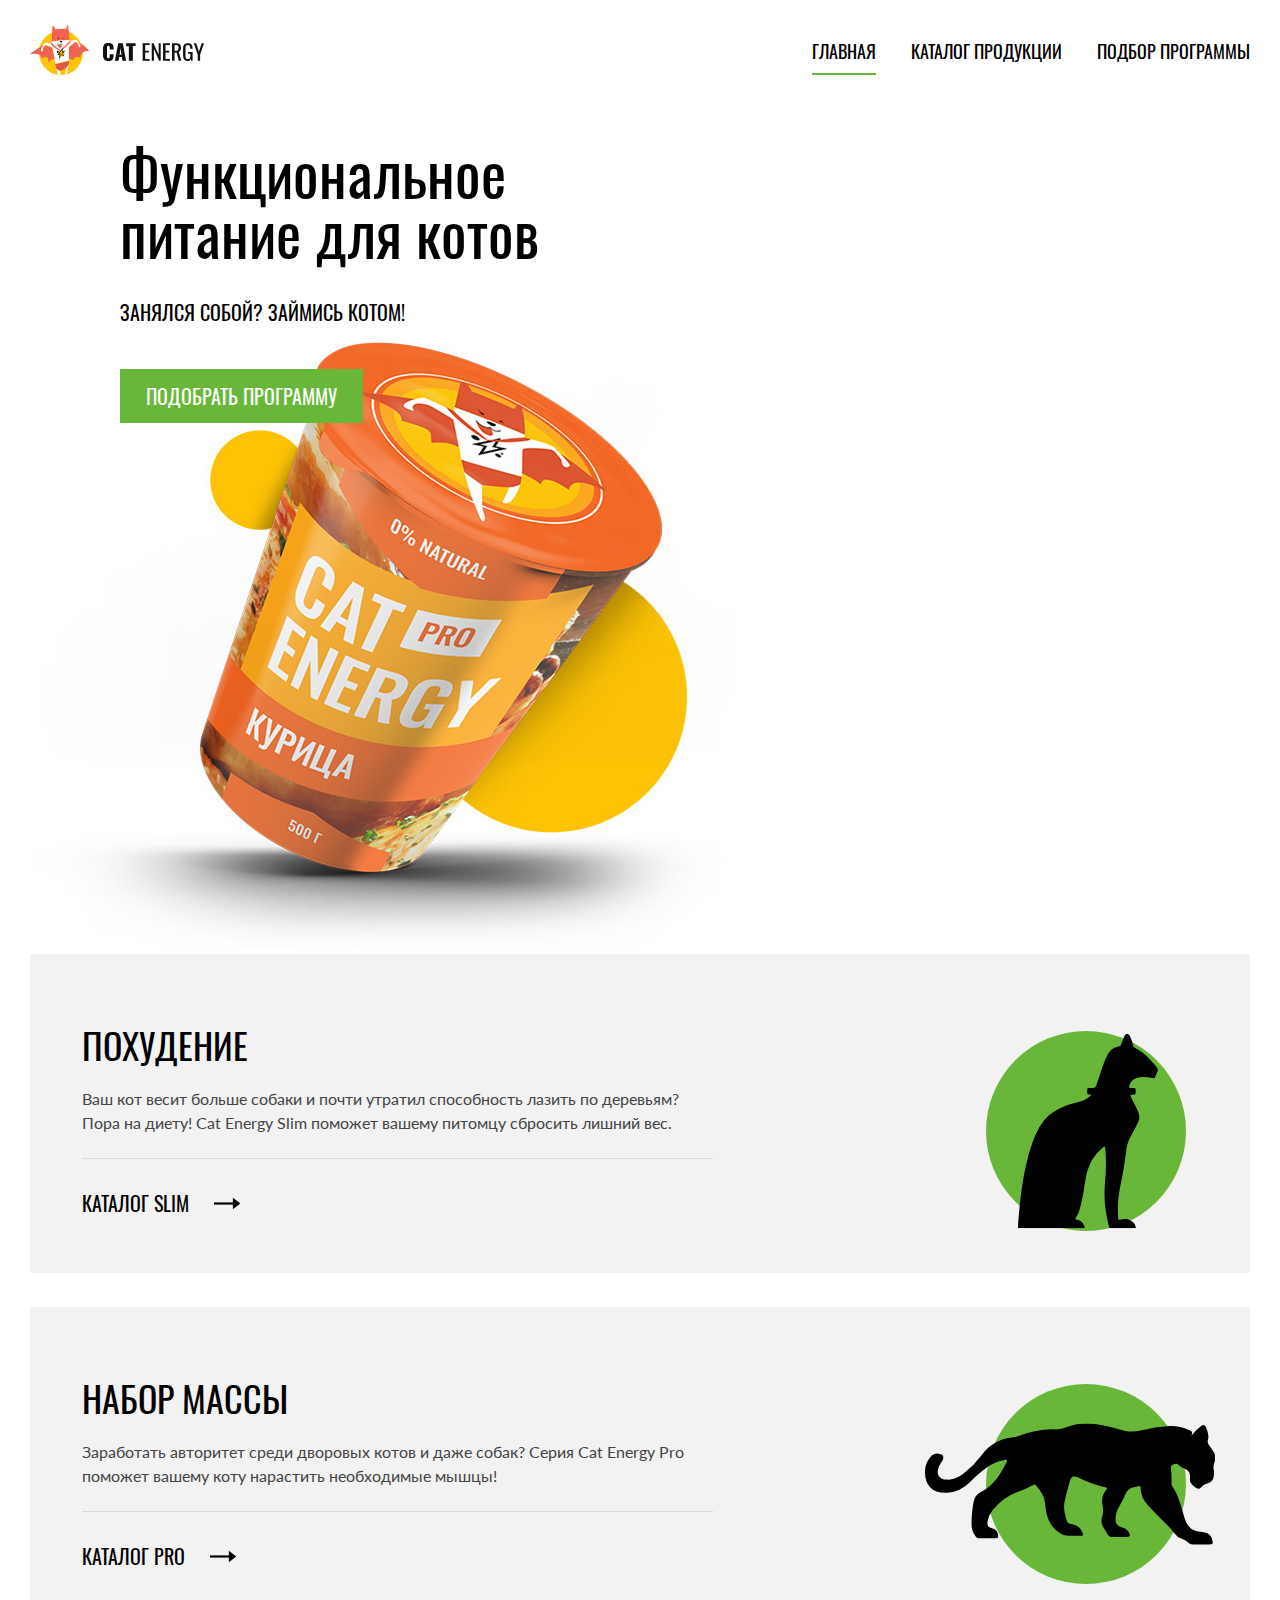
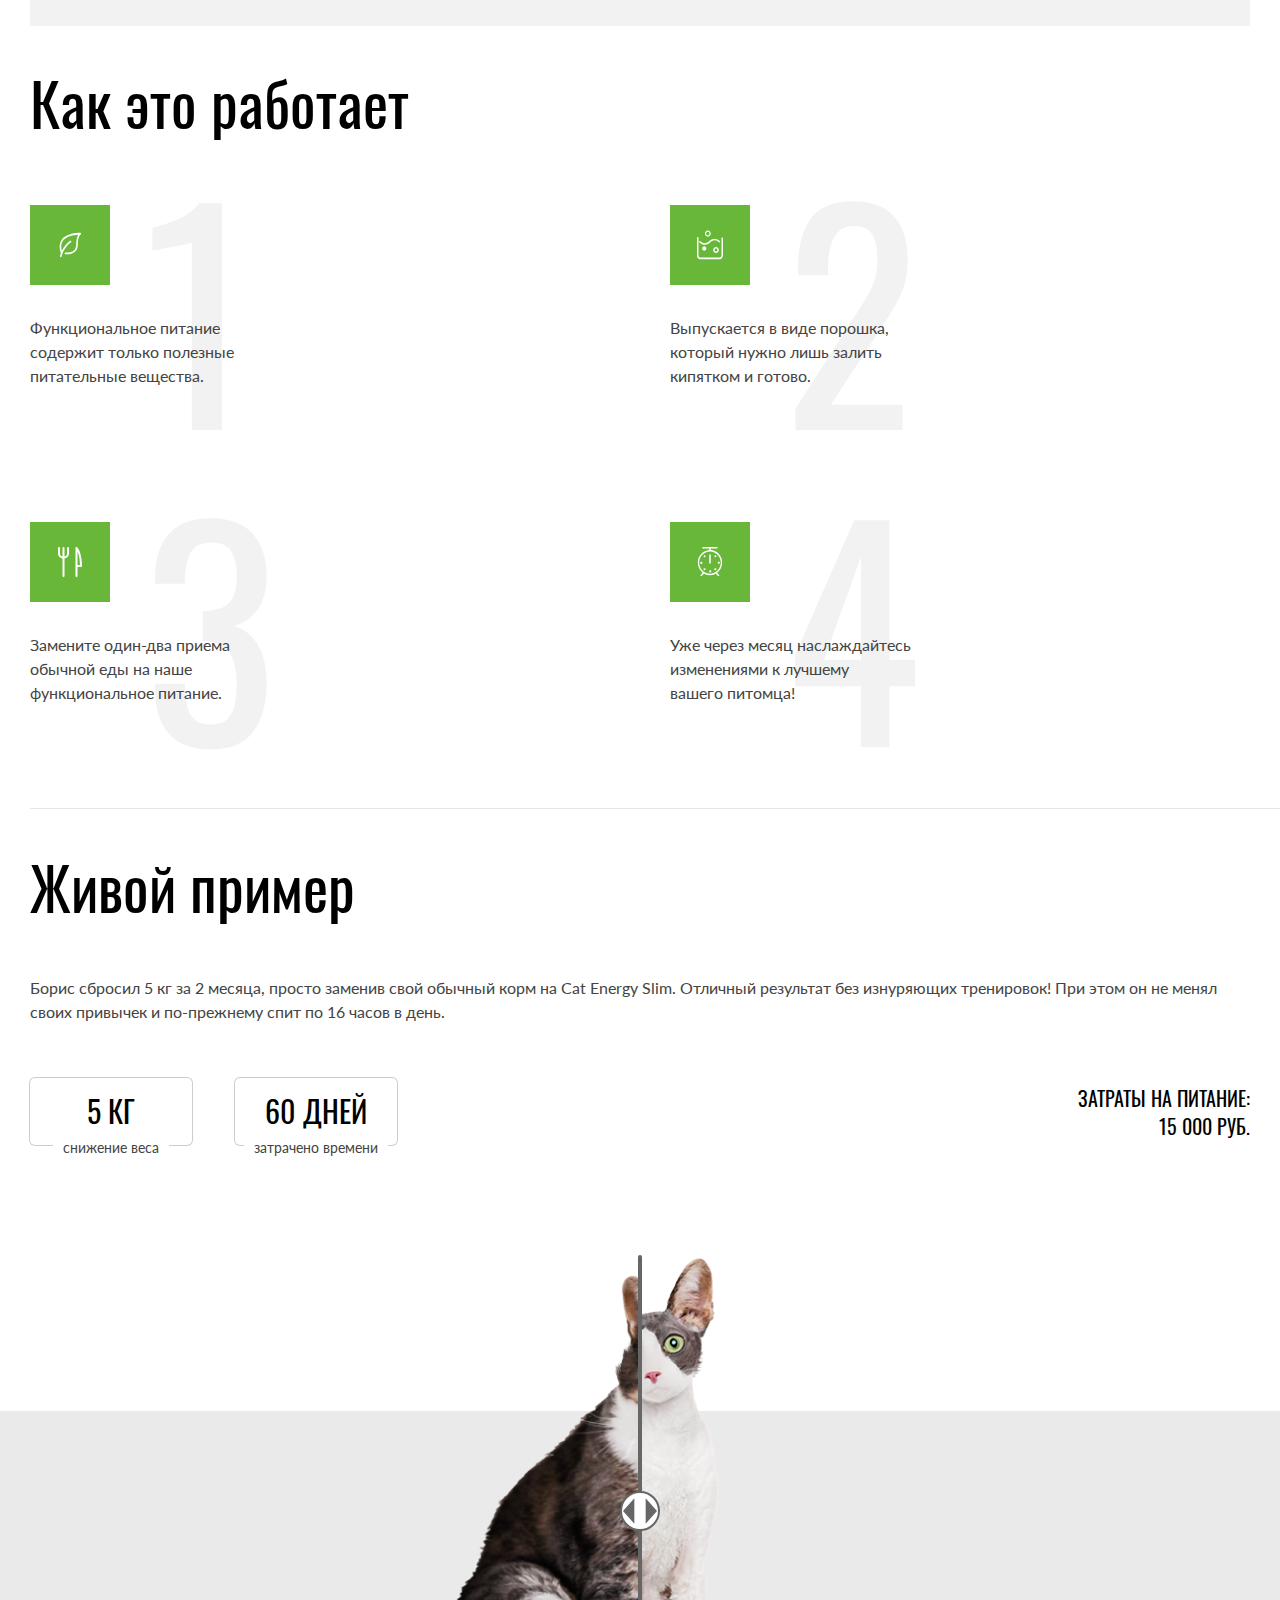
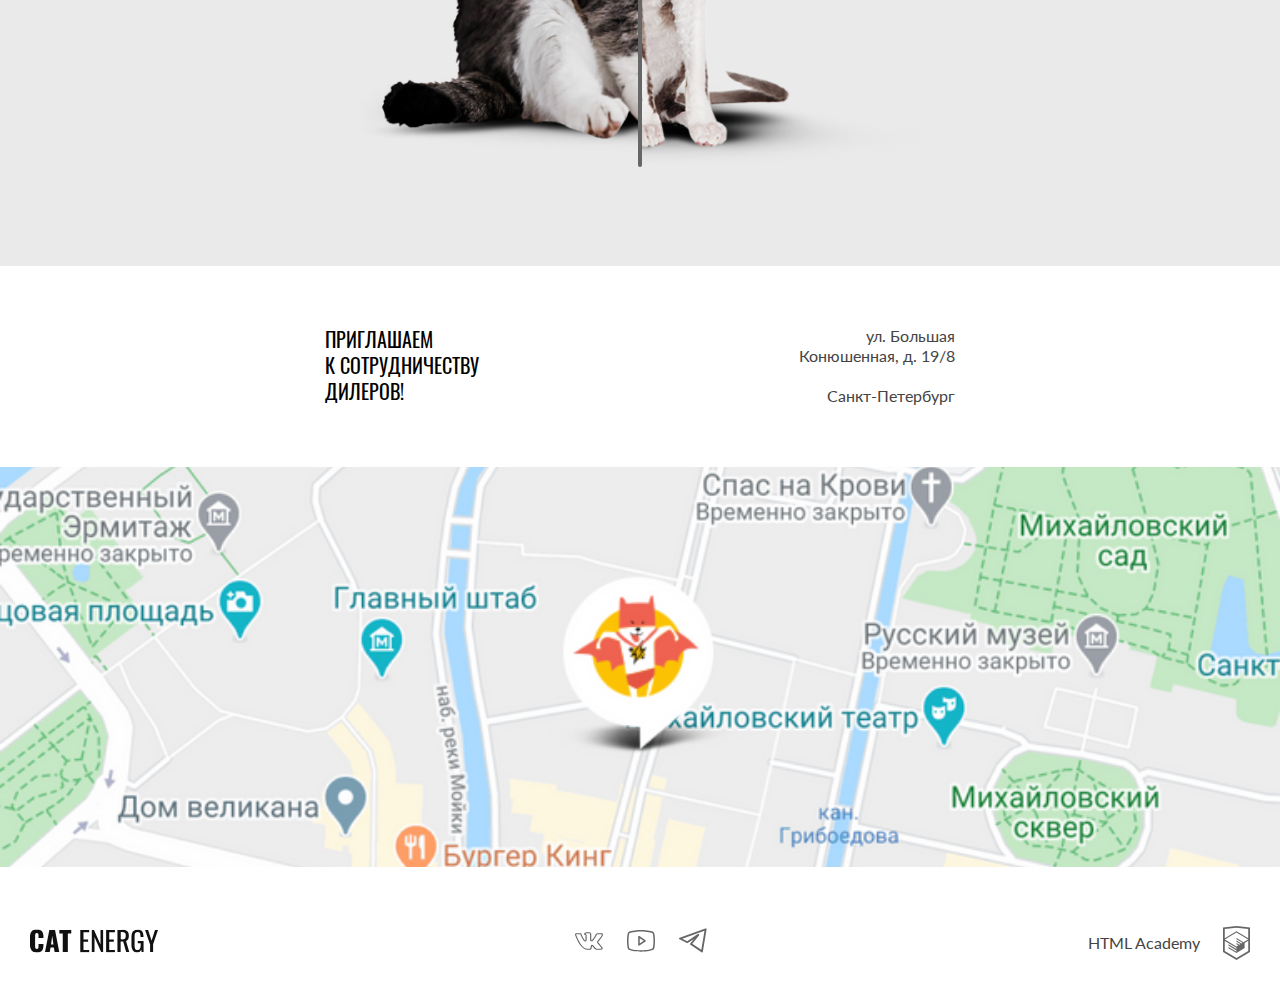
==== commit 6fa2e06c: "Deploying to gh-pages from @ Melante/366737-cat-energy-31@23c2ce630d0e9af1d7d208554bda855a4bfdc877 🚀" ====
--- a/10/index.html
+++ b/10/index.html
@@ -1 +1 @@
-<!DOCTYPE html><html class="page" lang="ru"><head><meta charset="UTF-8"><title>Cat Energy</title><meta name="viewport" content="width=device-width,initial-scale=1"><link rel="icon" href="favicon.ico"><link rel="icon" href="favicons/icon.svg" type="image/svg+xml"><link rel="apple-touch-icon" href="favicons/apple.png"><link rel="manifest" href="manifest.webmanifest"><link rel="stylesheet" href="styles/styles.css"><script src="scripts/index.js" defer="defer"></script></head><body class="page__body container"><!-- Шапка сайта --><header class="main-header"><div class="main-header__wrapper wrapper"><a class="main-header__logo logo-energy" href="index.html" aria-current="page"><picture><source width="70" height="59" type="image/svg+xml" media="(min-width: 1440px)" srcset="images/logo/logo-desk.svg"><source width="60" height="50" type="image/svg+xml" media="(min-width: 768px)" srcset="images/logo/logo-tablet.svg"><img class="main-header__logo-image" src="images/logo/logo-mobile.svg" width="33" height="38" alt="Логотип Cat Energy"></picture><img class="main-header__logo-title" src="images/logo/logo-text.svg" width="101" height="18" alt="Название Cat Energy"></a><nav class="main-nav"><button class="main-nav__toggle" type="button"><span class="visually-hidden">Навигация по сайту</span></button><div class="main-nav__open"><ul class="main-nav__list"><li class="main-nav__item main-nav__item--current"><a href="index.html" aria-current="page">Главная</a></li><li class="main-nav__item"><a href="catalog.html">Каталог продукции</a></li><li class="main-nav__item"><a href="#">Подбор программы</a></li></ul></div></nav></div><div class="hero"><div class="wrapper"><h1 class="hero__title">Функциональное питание для котов</h1><p class="hero__subtitle">Занялся собой? Займись котом!</p><picture><source width="552" height="499" type="image/png" media="(min-width: 1440px)" srcset="images/nutrition-desktop@1x.png, images/nutrition-desktop@2x.png 2x"><source width="709" height="609" type="image/png" media="(min-width: 768px)" srcset="images/nutrition-tablet@1x.png, images/nutrition-tablet@2x.png 2x"><img class="hero__image" src="images/nutrition-mobile@1x.png" srcset="images/nutrition-mobile@2x.png 2x" width="280" height="270" alt="Баночка с правильным питанием для котов и кошек."></picture><a class="hero__link button" href="#">Подобрать&nbsp;программу</a></div></div></header><main class="main-container"><!-- Причины --><section class="build wrapper"><h2 class="visually-hidden">Причины посадить кота на правильное питание</h2><div class="build__program build__program--slim"><h3 class="build__title">Похудение</h3><p class="build__description">Ваш кот весит больше собаки и почти утратил способность лазить по деревьям? Пора на диету! Cat Energy Slim поможет вашему питомцу сбросить лишний вес.</p><a class="build__link" href="#">Каталог Slim</a></div><div class="build__program build__program--pro"><h3 class="build__title">Набор&nbsp;массы</h3><p class="build__description">Заработать авторитет среди дворовых котов и даже собак? Серия Cat Energy Pro поможет вашему коту нарастить необходимые мышцы!</p><a class="build__link" href="#">Каталог Pro</a></div></section><!-- Эффекты --><section class="effect wrapper"><h2 class="effect__title block-title block-title--table">Как это работает</h2><ul class="effect__list"><li class="effect__item effect__item--health"><p class="effect__description">Функциональное питание содержит только полезные питательные вещества.</p></li><li class="effect__item effect__item--water"><p class="effect__description">Выпускается в виде порошка, который нужно лишь залить кипятком и готово.</p></li><li class="effect__item effect__item--food"><p class="effect__description">Замените один-два приема обычной еды на наше функциональное питание.</p></li><li class="effect__item effect__item--time"><p class="effect__description">Уже через месяц наслаждайтесь изменениями к лучшему вашего&nbsp;питомца!</p></li></ul></section><!-- Результаты --><section class="results"><div class="results__wrapper wrapper"><h2 class="results__title block-title block-title--table">Живой пример</h2><div class="results__info"><p class="results__description">Борис сбросил 5 кг за 2 месяца, просто заменив свой обычный корм на Cat Energy Slim. Отличный результат без изнуряющих тренировок! При этом он не менял своих привычек и по-прежнему спит по 16 часов в день.</p><dl class="results__list results-list"><div class="results-list__item"><dt class="results-list__number">5&nbsp;кг</dt><dd class="results-list__description">снижение веса</dd></div><div class="results-list__item"><dt class="results-list__number">60&nbsp;дней</dt><dd class="results-list__description">затрачено времени</dd></div></dl><div class="results__cost"><span>Затраты на питание:</span> <span>15 000 руб.</span></div></div><div class="results__slider"><picture><source width="560" height="512" type="image/png" media="(min-width: 768px)" srcset="images/fatty-tablet@1x.png, images/fatty-tablet@2x.png 2x"><img class="results__slider-image results__slider-image--fat" src="images/fatty-mobile@1x.png" srcset="images/fatty-mobile@2x.png 2x" width="280" height="256" alt="Жирный кот."></picture><div class="results__curtain"><button class="results__curtain-thumb" type="button"><span class="visually-hidden">Ползунок</span></button></div><picture><source width="560" height="512" type="image/png" media="(min-width: 768px)" srcset="images/slim-tablet@1x.png, images/slim-tablet@2x.png 2x"><img class="results__slider-image results__slider-image--slim" src="images/slim-mobile@1x.png" srcset="images/slim-mobile@2x.png 2x" width="280" height="256" alt="Кот, который питается правильно."></picture></div></div></section><!-- Контакты --><section class="contacts"><h2 class="visually-hidden">Наше местоположение</h2><div class="contacts__address wrapper"><p class="contacts__promo">Приглашаем<br>к сотрудничеству дилеров!</p><div class="contacts__text"><p>ул. Большая<br>Конюшенная, д. 19/8</p><p>Санкт-Петербург</p></div></div><div class="contacts__map map"><iframe class="map__iframe" src="https://yandex.ru/map-widget/v1/?um=constructor%3Afae3adf1f07cb8c70770107714b2216535f58e1cba3ab67204f3b5f1541e9e71&amp;source=constructor" width="320" height="362" allowfullscreen loading="lazy" title="Карта с нашим адресом: ул. Большая Конюшенная, д. 19/8"></iframe><div class="map__back"><picture><source width="1440" height="400" type="image/png" media="(min-width: 1440px)" srcset="images/location-desktop@1x.png, images/location-desktop@2x.png 2x"><source width="768" height="400" type="image/png" media="(min-width: 768px)" srcset="images/location-tablet@1x.png, images/location-tablet@2x.png 2x"><img class="map__image" src="images/location@1x.png" width="320" height="362" alt="Карта с нашим адресом: ул. Большая Конюшенная, д. 19/8" loading="lazy"></picture></div></div></section></main><!-- Подвал --><footer class="main-footer wrapper"><a class="main-footer__logo logo-energy" href="index.html" aria-current="page"><img class="main-footer__logo-image" src="images/logo/logo-text.svg" width="128" height="24" alt="Cat Energy."></a><ul class="social"><li class="social__item"><a class="social__link social__link--vk" href="https://vk.com/htmlacademy"><span class="visually-hidden">Перейти на нашу страницу в вконтакте.</span></a></li><li class="social__item"><a class="social__link social__link--youtube" href="https://www.youtube.com/user/htmlacademyru"><span class="visually-hidden">Перейти на нашу страницу в ютубе.</span></a></li><li class="social__item"><a class="social__link social__link--tg" href="https://t.me/htmlacadem"><span class="visually-hidden">Перейти на нашу страницу в Телеграме.</span></a></li></ul><a class="main-footer__html html-logo" href="https://htmlacademy.ru/intensive/adaptive"><span class="html-logo__title">НTML Academy</span> <img class="html-logo__image" src="images/logo/logo-html.svg" width="27" height="34" alt="Лендинг интенсива «HTML и CSS. Адаптивная вёрстка и автоматизация»."></a></footer><script src="scripts/index.js"></script></body></html>+<!DOCTYPE html><html class="page" lang="ru"><head><meta charset="UTF-8"><title>Cat Energy</title><meta name="viewport" content="width=device-width,initial-scale=1"><link rel="icon" href="favicon.ico"><link rel="icon" href="favicons/icon.svg" type="image/svg+xml"><link rel="apple-touch-icon" href="favicons/apple.png"><link rel="manifest" href="manifest.webmanifest"><link rel="stylesheet" href="styles/styles.css"><script src="scripts/index.js" defer="defer"></script></head><body class="page__body container"><!-- Шапка сайта --><header class="main-header"><div class="main-header__wrapper wrapper"><a class="main-header__logo logo-energy" href="index.html" aria-current="page"><picture><source width="70" height="59" type="image/svg+xml" media="(min-width: 1440px)" srcset="images/logo/logo-desk.svg"><source width="60" height="50" type="image/svg+xml" media="(min-width: 768px)" srcset="images/logo/logo-tablet.svg"><img class="main-header__logo-image" src="images/logo/logo-mobile.svg" width="33" height="38" alt="Логотип Cat Energy"></picture><img class="main-header__logo-title" src="images/logo/logo-text.svg" width="101" height="18" alt="Название Cat Energy"></a><nav class="main-nav"><button class="main-nav__toggle" type="button"><span class="visually-hidden">Навигация по сайту</span></button><div class="main-nav__open"><ul class="main-nav__list"><li class="main-nav__item main-nav__item--current main-nav__item--current-catalog"><a href="index.html" aria-current="page">Главная</a></li><li class="main-nav__item"><a href="catalog.html">Каталог продукции</a></li><li class="main-nav__item"><a href="#">Подбор программы</a></li></ul></div></nav></div><div class="main-header__hero hero"><div class="wrapper"><h1 class="hero__title">Функциональное питание для котов</h1><p class="hero__subtitle">Занялся собой? Займись котом!</p><picture><source width="552" height="499" type="image/png" media="(min-width: 1440px)" srcset="images/nutrition-desktop@1x.png, images/nutrition-desktop@2x.png 2x"><source width="709" height="609" type="image/png" media="(min-width: 768px)" srcset="images/nutrition-tablet@1x.png, images/nutrition-tablet@2x.png 2x"><img class="hero__image" src="images/nutrition-mobile@1x.png" srcset="images/nutrition-mobile@2x.png 2x" width="280" height="270" alt="Баночка с правильным питанием для котов и кошек."></picture><a class="hero__link button" href="#">Подобрать&nbsp;программу</a></div></div></header><main class="main-container"><!-- Причины --><section class="build wrapper"><h2 class="visually-hidden">Причины посадить кота на правильное питание</h2><div class="build__program build__program--slim"><h3 class="build__title">Похудение</h3><p class="build__description">Ваш кот весит больше собаки и почти утратил способность лазить по деревьям? Пора на диету! Cat Energy Slim поможет вашему питомцу сбросить лишний вес.</p><a class="build__link" href="#">Каталог Slim</a></div><div class="build__program build__program--pro"><h3 class="build__title">Набор&nbsp;массы</h3><p class="build__description">Заработать авторитет среди дворовых котов и даже собак? Серия Cat Energy Pro поможет вашему коту нарастить необходимые мышцы!</p><a class="build__link" href="#">Каталог Pro</a></div></section><!-- Эффекты --><section class="effect wrapper"><h2 class="effect__title block-title block-title--table">Как это работает</h2><ul class="effect__list"><li class="effect__item effect__item--health"><p class="effect__description">Функциональное питание содержит только полезные питательные вещества.</p></li><li class="effect__item effect__item--water"><p class="effect__description">Выпускается в виде порошка, который нужно лишь залить кипятком и готово.</p></li><li class="effect__item effect__item--food"><p class="effect__description">Замените один-два приема обычной еды на наше функциональное питание.</p></li><li class="effect__item effect__item--time"><p class="effect__description">Уже через месяц наслаждайтесь изменениями к лучшему вашего&nbsp;питомца!</p></li></ul></section><!-- Результаты --><section class="results"><div class="results__wrapper wrapper"><h2 class="results__title block-title block-title--table">Живой пример</h2><div class="results__info"><p class="results__description">Борис сбросил 5 кг за 2 месяца, просто заменив свой обычный корм на Cat Energy Slim. Отличный результат без изнуряющих тренировок! При этом он не менял своих привычек и по-прежнему спит по 16 часов в день.</p><dl class="results__list results-list"><div class="results-list__item"><dt class="results-list__number">5&nbsp;кг</dt><dd class="results-list__description">снижение веса</dd></div><div class="results-list__item"><dt class="results-list__number">60&nbsp;дней</dt><dd class="results-list__description">затрачено времени</dd></div></dl><div class="results__cost"><span>Затраты на питание:</span> <span>15 000 руб.</span></div></div><div class="results__slider"><picture><source width="560" height="512" type="image/png" media="(min-width: 768px)" srcset="images/fatty-tablet@1x.png, images/fatty-tablet@2x.png 2x"><img class="results__slider-image results__slider-image--fat" src="images/fatty-mobile@1x.png" srcset="images/fatty-mobile@2x.png 2x" width="280" height="256" alt="Жирный кот."></picture><div class="results__curtain"><button class="results__curtain-thumb" type="button"><span class="visually-hidden">Ползунок</span></button></div><picture><source width="560" height="512" type="image/png" media="(min-width: 768px)" srcset="images/slim-tablet@1x.png, images/slim-tablet@2x.png 2x"><img class="results__slider-image results__slider-image--slim" src="images/slim-mobile@1x.png" srcset="images/slim-mobile@2x.png 2x" width="280" height="256" alt="Кот, который питается правильно."></picture></div></div></section><!-- Контакты --><section class="contacts"><h2 class="visually-hidden">Наше местоположение</h2><div class="contacts__address wrapper"><p class="contacts__promo">Приглашаем<br>к сотрудничеству дилеров!</p><div class="contacts__text"><p>ул. Большая<br>Конюшенная, д. 19/8</p><p>Санкт-Петербург</p></div></div><div class="contacts__map map"><iframe class="map__iframe" src="https://yandex.ru/map-widget/v1/?um=constructor%3Afae3adf1f07cb8c70770107714b2216535f58e1cba3ab67204f3b5f1541e9e71&amp;source=constructor" width="320" height="362" allowfullscreen loading="lazy" title="Карта с нашим адресом: ул. Большая Конюшенная, д. 19/8"></iframe><div class="map__back"><picture><source width="1440" height="400" type="image/png" media="(min-width: 1440px)" srcset="images/location-desktop@1x.png, images/location-desktop@2x.png 2x"><source width="768" height="400" type="image/png" media="(min-width: 768px)" srcset="images/location-tablet@1x.png, images/location-tablet@2x.png 2x"><img class="map__image" src="images/location@1x.png" width="320" height="362" alt="Карта с нашим адресом: ул. Большая Конюшенная, д. 19/8" loading="lazy"></picture></div></div></section></main><!-- Подвал --><footer class="main-footer wrapper"><a class="main-footer__logo logo-energy" href="index.html" aria-current="page"><img class="main-footer__logo-image" src="images/logo/logo-text.svg" width="128" height="24" alt="Cat Energy."></a><ul class="social"><li class="social__item"><a class="social__link social__link--vk" href="https://vk.com/htmlacademy"><span class="visually-hidden">Перейти на нашу страницу в вконтакте.</span></a></li><li class="social__item"><a class="social__link social__link--youtube" href="https://www.youtube.com/user/htmlacademyru"><span class="visually-hidden">Перейти на нашу страницу в ютубе.</span></a></li><li class="social__item"><a class="social__link social__link--tg" href="https://t.me/htmlacadem"><span class="visually-hidden">Перейти на нашу страницу в Телеграме.</span></a></li></ul><a class="main-footer__html html-logo" href="https://htmlacademy.ru/intensive/adaptive"><span class="html-logo__title">НTML Academy</span> <img class="html-logo__image" src="images/logo/logo-html.svg" width="27" height="34" alt="Лендинг интенсива «HTML и CSS. Адаптивная вёрстка и автоматизация»."></a></footer><script src="scripts/index.js"></script></body></html>--- a/10/styles/styles.css
+++ b/10/styles/styles.css
@@ -1 +1 @@
-@font-face{font-family:Lato;font-weight:400;font-style:normal;src:url(../fonts/lato/Lato-Regular.woff2)format("woff2");font-display:swap}@font-face{font-family:Oswald;font-weight:400;font-style:normal;src:url(../fonts/oswald/oswaldregular.woff2)format("woff2");font-display:swap}:root{--font-basic:"Lato","Arial",sans-serif;--font-secondary:"Oswald","Lato","Arial",sans-serif;--text-basic-color:#444;--text-dark-color:#222;--text-secondary-color:#000;--text-light-color:#fff;--background-color:#68b738d9;--button-basic:#68b738;--button-basic-hover:#5eaa2f;--button-basic-active:#ffffff4d;--button-secondary:#f2f2f2;--button-secondary-hover:#ebebeb;--arrow:#000;--current-basic:#68b738;--current-secondary:#fff;--back-basic:#fff;--back-color:#68b738;--back-secondary:#f2f2f2;--back-grey:#eaeaea;--border:#e6e6e6;--border-secondary:#d9d9d9;--border-special:#cdcdcd;--curtain:#666;--curtain-hover:#68b738;--curtain-active:#5eaa2f99;--social:#666;--social-hover:#68b738;--input--error:#ff8282;--light-color:#fff}body{box-sizing:border-box;font-family:var(--font-basic,--font-secondary);color:var(--text-basic-color,inherit);height:100vh;margin:0;font-size:14px;font-style:normal;font-weight:400;line-height:1.29}.wrapper{box-sizing:border-box;width:100%;margin:auto;padding:0 20px}@media (width>=768px){.wrapper{padding:0 30px}}@media (width>=1440px){.wrapper{max-width:1600px;padding:0 110px}}.button{font-family:var(--font-secondary,inherit);text-transform:uppercase;background-color:var(--button-basic,#68b738);color:var(--text-light-color,inherit);box-sizing:border-box;border:none;padding:10px;font-size:16px;line-height:1.25}.button:hover{background-color:var(--button-basic-hover,#5eaa2f)}.button:active{color:var(--button-basic-active,#5eaa2f)}.visually-hidden{clip:rect(0 0 0 0);border:0;width:1px;height:1px;margin:-1px;padding:0;position:absolute;overflow:hidden}.block-title{font-family:var(--font-secondary,inherit);color:var(--text-secondary-color,inherit);margin:0 0 40px;font-size:36px;font-weight:400;line-height:1.11}@media (width>=768px){.block-title{margin-bottom:60px;font-size:60px;line-height:1}}.catalog-block{font-family:var(--font-secondary,inherit);color:var(--text-secondary-color,inherit);font-size:24px;line-height:1}.main-header{width:100%;margin-bottom:20px;display:grid}@media (width>=768px){.main-header{margin-bottom:0}}.main-header__wrapper{justify-content:space-between;align-items:center;margin:0 auto 10px;padding-top:13px;display:flex}@media (width>=768px){.main-header__wrapper{margin-bottom:63px;padding-top:25px}}.main-header__logo{display:contents}@media (width>=768px){.main-header__logo{align-items:center;gap:13px;display:flex}}.logo-energy{text-align:center}.main-nav__toggle{background-color:var(--text-secondary-color,#000);cursor:pointer;border:none;width:24px;height:2px;position:relative}@media (width>=768px){.main-nav__toggle{display:none}}.main-nav__toggle:before,.main-nav__toggle:after{content:"";background-color:var(--text-secondary-color,#000);width:24px;height:2px;position:absolute;left:0}.main-nav__toggle:before{top:-6px}.main-nav__toggle:after{top:6px}.main-nav__toggle.main-nav__toggle--open{background-color:#0000}.main-nav__toggle.main-nav__toggle--open:before{top:0;transform:rotate(45deg)}.main-nav__toggle.main-nav__toggle--open:after{top:0;transform:rotate(-45deg)}.main-nav__open{display:none}@media (width>=768px){.main-nav__open{width:100%;display:block}}.main-nav--open{background-color:var(--text-light-color,#fff);z-index:1;width:100%;margin-top:10px;display:flex;position:absolute;left:0}@media (width>=768px){.main-nav--open{position:static}}.main-nav__list{text-align:center;font-family:var(--font-secondary,inherit);width:100%;margin:0;padding:0;font-size:20px;line-height:1;list-style-type:none;display:block}@media (width>=768px){.main-nav__list{flex-wrap:wrap;gap:35px;margin-top:11px;font-size:18px;line-height:1.33;display:flex}}.main-nav__item{border-bottom:1px solid var(--border,#e6e6e6);padding:22px 0}@media (width>=768px){.main-nav__item{border:none;padding:0}}.main-nav__item:first-child{border-top:1px solid var(--border,#e6e6e6)}@media (width>=768px){.main-nav__item:first-child{border:none}}.main-nav__item a{text-transform:uppercase;color:var(--text-secondary-color,inherit);text-decoration:none}@media (width>=768px){.main-nav__item--current a:after{content:"";border-bottom:2px solid var(--current-basic,#68b738);width:100%;margin:10px auto 0;display:block}}@media (width>=1440px){.main-nav__item--current a:after{border-bottom:2px solid var(--current-secondary,#fff)}}.hero{text-align:center;font-family:var(--font-secondary,inherit);color:var(--text-light-color,inherit);width:100%;position:relative}@media (width>=768px){.hero{text-align:start;color:var(--text-secondary-color,#000);min-width:415px;margin-left:90px}}.hero:before,.hero:after{content:"";z-index:-1;width:100%;height:85%;position:absolute;left:0}.hero:before{background-image:url(../images/cat-hero-mobile@1x.jpg);background-position:50%;background-repeat:no-repeat;background-size:cover;width:100%}@media (resolution>=2dppx){.hero:before{background-image:url(../images/cat-hero-mobile@2x.jpg)}}@media (width>=768px){.hero:before{background:0 0}}@media (width>=1440px){.hero:before{background-image:url(../images/cat-hero-desktop@1x.jpg);background-position:50%;background-repeat:no-repeat;background-size:cover}}@media (width>=1440px) and (resolution>=2dppx){.hero:before{background-image:url(../images/cat-hero-desktop@2x.jpg)}}.hero:after{background:linear-gradient(#68b738d9 74%,var(--back-basic,fffffff)74%);top:0}@media (width>=768px){.hero:after{background:0 0}}@media (width>=1440px){.hero:after{background-color:var(--background-color,#68b738d9);background-position:100vh 0;top:0}}@media (width>=768px){.hero__wrapper{margin-left:120px}}.hero__title{text-align:center;max-width:420px;margin:0 auto 25px;padding-top:27px;font-size:36px;font-weight:400;line-height:1}@media (width>=768px){.hero__title{text-align:start;margin:0 0 40px;padding:0;font-size:60px;line-height:1}}.hero__subtitle{text-transform:uppercase;text-align:center;margin:0 0 29px;font-size:14px;line-height:1}@media (width>=768px){.hero__subtitle{text-align:start;margin-bottom:20px;font-size:20px;line-height:1}.hero__image{margin-left:-90px}}.hero__link{max-width:350px;margin:0 auto;text-decoration:none;display:block}@media (width>=768px){.hero__link{margin:0;padding:14px 26px;font-size:20px;line-height:1.3;position:absolute;top:28%}}.build{display:grid}@media (width>=768px){.build{margin-bottom:46px}}@media (width>=1440px){.build{grid-template-columns:1fr 1fr;gap:80px;display:grid}}.build__program{background-color:var(--back-secondary,#f2f2f2);align-items:center;margin-bottom:20px;padding:30px 30px 22px 20px;display:grid;position:relative}@media (width>=768px){.build__program{align-items:start;margin:0;padding:41px 61px 55px 52px}}.build__program--slim{margin-bottom:20px}@media (width>=768px){.build__program--slim{margin-bottom:34px}}@media (width>=1440px){.build__program--slim{margin-bottom:0}}.build__program:before,.build__program:after{content:"";justify-self:start;width:50px;height:50px;margin-left:20px;display:inline-block;position:absolute;top:23px}@media (width>=768px){.build__program:before,.build__program:after{justify-self:end;width:200px;height:200px;margin-right:64px;top:24%}}@media (width>=1440px){.build__program:before,.build__program:after{justify-self:start;width:100px;height:100px;margin-left:52px}}.build__program--slim:after{background-image:url(../icons/stack.svg#cat-slim);background-repeat:no-repeat;background-size:contain;width:36px;height:50px;transform:translate(20%)}@media (width>=768px){.build__program--slim:after{width:140px;height:200px;transform:translate(-20%)}}@media (width>=1440px){.build__program--slim:after{width:70px;height:100px;transform:translate(20%)}}.build__program--slim:before{background-color:var(--button-basic,#68b738);border-radius:50%}.build__program--pro:after{background-image:url(../icons/stack.svg#cat-pro);background-repeat:no-repeat;background-size:contain;width:67px;height:50px;transform:translate(-20%)}@media (width>=768px){.build__program--pro:after{width:290px;height:200px;transform:translate(10%)}}@media (width>=1440px){.build__program--pro:after{width:134px;height:100px;transform:translate(-20%)}}.build__program--pro:before{background-color:var(--button-basic,#68b738);border-radius:50%}.build__title{font-family:var(--font-secondary,inherit);color:var(--text-secondary-color,inherit);text-transform:uppercase;margin:0 0 29px;padding-left:70px;font-size:24px;font-weight:400;line-height:1.54}@media (width>=768px){.build__title{margin-top:32px;margin-bottom:24px;padding:0;font-size:36px;line-height:1}}.build__description{box-shadow:0 1px 0 0 var(--border-secondary,#d9d9d9);margin:0 0 19px;padding-bottom:23px;font-size:14px;line-height:1.29}@media (width>=768px){.build__description{width:57%;margin-bottom:30px;font-size:16px;line-height:1.5}}@media (width>=1440px){.build__description{width:100%}}.build__link{font-family:var(--font-secondary,inherit);color:var(--text-secondary-color,inherit);text-transform:uppercase;gap:15px;font-size:16px;line-height:1;text-decoration:none;display:flex}@media (width>=768px){.build__link{align-items:center;gap:25px;font-size:20px;line-height:1.5}}.build__link:after{content:"";background-color:var(--arrow,#000);width:35px;height:15px;display:inline-block;-webkit-mask-image:url(../icons/stack.svg#icon_arrow);mask-image:url(../icons/stack.svg#icon_arrow);-webkit-mask-position:50%;mask-position:50%;-webkit-mask-repeat:no-repeat;mask-repeat:no-repeat}.build__link:hover:after{width:32px;transition:all .5s}.build__link:active{opacity:.3;width:32px;transition:all .5s}.effect{margin-bottom:29px}@media (width>=768px){.effect{margin-top:45px;margin-bottom:47px}.effect:after{content:"";border-bottom:1px solid var(--border,#e6e6e6);width:100vw;padding-top:57px;display:block}}.effect__list{margin:0;padding:0;list-style-type:none;display:grid}@media (width>=768px){.effect__list{grid-template-columns:repeat(2,1fr);justify-content:start;gap:75px 60px;display:grid}}@media (width>=1440px){.effect__list{grid-template-columns:repeat(4,1fr)}}.effect__item{align-items:center;gap:20px;margin-bottom:20px;list-style-type:none;display:flex}@media (width>=768px){.effect__item{background-image:var(--number);background-position:55px 10px;background-repeat:no-repeat;background-size:auto 230px;align-content:start;gap:31px;width:250px;margin-bottom:0;padding-top:13px;display:grid}}.effect__item:before{content:"";background-image:var(--effect);background-color:var(--back-color,#68b738);background-position:50%;background-repeat:no-repeat;background-size:26px 30px;flex-shrink:0;width:60px;height:60px;display:inline-block}@media (width>=768px){.effect__item:before{width:80px;height:80px}}.effect__item--health{--effect:url(../icons/stack.svg#health)}@media (width>=768px){.effect__item--health{--number:url(../icons/stack.svg#effect_one)}}.effect__item--water{--effect:url(../icons/stack.svg#water)}@media (width>=768px){.effect__item--water{--number:url(../icons/stack.svg#effect_two)}}.effect__item--food{--effect:url(../icons/stack.svg#food)}@media (width>=768px){.effect__item--food{--number:url(../icons/stack.svg#effect_three)}}.effect__item--time{--effect:url(../icons/stack.svg#time)}@media (width>=768px){.effect__item--time{--number:url(../icons/stack.svg#effect_four)}}.effect__description{margin:0}@media (width>=768px){.effect__description{padding-bottom:46px;font-size:16px;line-height:1.5}}.results{background:var(--back-grey,#eaeaea)}@media (width>=768px){.results{background:linear-gradient(var(--back-basic,#fff)55%,var(--back-grey,#eaeaea)55%)}}.results__wrapper{padding:25px 20px 39px}@media (width>=768px){.results__wrapper{margin-bottom:60px;padding:0 30px}}@media (width>=1440px){.results__wrapper{background-image:linear-gradient(var(--back-basic,#fff)23%,var(--back-grey,#eaeaea)23%);position:relative}}@media (width>=768px){.results__title{margin-bottom:60px}}@media (width>=1440px){.results__title{margin-bottom:146px}}.results__description{margin-bottom:20px}@media (width>=768px){.results__description{width:100%;margin:0 0 54px;font-size:16px;line-height:1.5}.results__info{flex-wrap:wrap;justify-content:center;align-items:center;margin-bottom:80px;display:flex}}@media (width>=1440px){.results__info{justify-content:start;max-width:450px}}.results__cost{font-family:var(--font-secondary,inherit);text-align:center;color:var(--text-secondary-color,inherit);text-transform:uppercase;padding-bottom:20px;font-size:14px;line-height:1.43}@media (width>=768px){.results__cost{justify-items:end;gap:8px;margin-left:auto;font-size:20px;line-height:1;display:grid}}@media (width>=1440px){.results__cost{gap:60px;margin:0;display:flex}}.results__slider{aspect-ratio:280/256;grid-template-columns:50% auto 50%;width:min(100%,560px);display:grid}@media (width>=768px){.results__slider{margin:0 auto;padding-bottom:99px}}@media (width>=1440px){.results__slider{position:absolute;top:0;right:0}}.results__slider-image{object-fit:cover;width:100%;height:100%;display:block}.results__slider-image--fat{object-position:left}.results__slider-image--slim{object-position:right}.results__curtain{z-index:1;background-color:var(--curtain,#666);border-radius:2px;place-items:center;width:4px;height:100%;margin:0 -2px;display:grid}.results__curtain:hover{--curtain:var(--curtain-hover,#68b738)}.results__curtain:active{--curtain:var(--curtain-active,#68b738)}.results__curtain-thumb{border:2px solid var(--curtain,#666);background-color:var(--back-basic,#fff);cursor:col-resize;border-radius:50%;place-items:center;width:40px;height:40px;display:grid;transform:translate(-18px)}.results__curtain-thumb:before{content:"";background-color:var(--curtain,#666);width:100%;height:100%;padding:5px;-webkit-mask-image:url(../icons/stack.svg#thumb);mask-image:url(../icons/stack.svg#thumb);-webkit-mask-position:50%;mask-position:50%;-webkit-mask-repeat:no-repeat;mask-repeat:no-repeat}.results-list{text-align:center;justify-content:center;gap:32px;margin:0 0 15px;display:flex}@media (width>=768px){.results-list{gap:43px}}.results-list__item{text-align:center;box-sizing:border-box;width:125px;display:grid}@media (width>=768px){.results-list__item{width:162px}}.results-list__number{font-family:var(--font-secondary,inherit);box-shadow:0 0 0 1px var(--border-special,#cdcdcd);color:var(--text-secondary-color,inherit);text-transform:uppercase;border-radius:5px;padding:15px 20px;font-size:24px;line-height:1}@media (width>=768px){.results-list__number{font-size:30px;line-height:1.23}}.results-list__description{z-index:1;max-width:80px;margin:-13px auto 0;padding:5px 10px;font-size:12px;line-height:1}@media (width>=768px){.results-list__description{max-width:130px;margin-top:-9px;font-size:14px;line-height:1}}.social{box-shadow:0 1px 0 0 var(--border-special,#d9d9d9);justify-content:center;gap:24px;margin:0;padding:0 0 12px;display:flex}@media (width>=768px){.social{box-shadow:none;margin:0;padding:0}}.social__item{list-style-type:none}.social__link:before{content:"";-webkit-mask-image:var(--icon-social);mask-image:var(--icon-social);background-color:var(--social,#666);width:28px;height:28px;display:inline-block;-webkit-mask-position:50%;mask-position:50%;-webkit-mask-repeat:no-repeat;mask-repeat:no-repeat}.social__link:hover{--social:var(--social-hover,#68b738)}.social__link:active{--social:var(--social-hover,#68b738);opacity:.3}.social__link--vk{--icon-social:url(../icons/stack.svg#social_vkontakte)}.social__link--youtube{--icon-social:url(../icons/stack.svg#social_youtube)}.social__link--tg{--icon-social:url(../icons/stack.svg#social_telegram)}.html-logo{color:var(--text-basic-color,#444);text-align:center;justify-content:space-between;align-items:center;font-size:16px;line-height:1.25;text-decoration:none;display:flex}@media (width>=768px){.html-logo{gap:23px}}.catalog__title{font-family:var(--font-secondary,inherit);color:var(--text-secondary-color,inherit);font-size:36px;line-height:1}.catalog__list{list-style-type:none}.catalog-card__link{text-decoration:none}.catalog-card__button--extra{color:var(--text-secondary-color,inherit);background-color:var(--button-secondary,inherit)}.catalog-card__button--extra:hover,.catalog-card__button--extra:active{background-color:var(--button-secondary-hover,inherit)}.catalog-card__title{font-family:var(--font-secondary,inherit);text-transform:uppercase;color:var(--text-dark-color,inherit);font-size:16px;line-height:1.25}.catalog-card__list,.catalog-card__description{font-size:12px;line-height:1.33}.extra__present{background-color:var(--background-color,inherit)}.extra-item{list-style-type:none}.extra-item__title{font-family:var(--font-secondary,inherit);color:var(--text-dark-color,inherit);text-transform:uppercase;font-size:16px;line-height:1}.extra-item__list{font-size:14px;line-height:1}.present{color:var(--text-light-color,inherit);position:relative}.present:before,.present:after{content:"";z-index:-1;width:100%;height:100%;position:absolute}.present:before{background-image:url(../images/cat-present-mobile@1x.png);background-position:50%;background-repeat:no-repeat;background-size:contain}@media (resolution>=2dppx){.present:before{background-image:url(../images/cat-present-mobile@2x.png);background-size:280px}}@media (width>=768px){.present:before{background-image:url(../images/cat-present-tablet@1x.png);width:100%}}@media (width>=768px) and (resolution>=2dppx){.present:before{background-image:url(../images/cat-present-tablet@2x.png);background-size:707px}}@media (width>=1440px){.present:before{background-image:url(../images/cat-present-desktop@1x.png);background-size:245px;width:245px}}@media (width>=1440px) and (resolution>=2dppx){.present:before{background-image:url(../images/cat-present-desktop@2x.png);background-size:245px}}.present:after{background-color:var(--background-color,#68b738d9);opacity:.5;top:0;left:0}.present__title{text-align:center;color:var(--text-light-color,inherit);padding:58px 60px;font-size:16px;line-height:1.25}.present__title:before{content:"";background-image:url(../icons/stack.svg#bonus);background-position:50%;background-repeat:no-repeat;background-size:contain;width:78px;height:80px;margin:auto auto 20px;display:block}.subscribe__description{font-family:var(--font-secondary,inherit);color:var(--text-secondary-color,inherit);font-size:16px;line-height:1.5}.form__field{font-family:var(--font-secondary,inherit);text-transform:uppercase;font-size:20px;line-height:1.5}.form__button{list-style:1.3;font-size:20px}.contacts{margin-top:27px}@media (width>=768px){.contacts{margin-top:60px}}.contacts__address{flex-wrap:wrap;justify-content:space-between;max-width:770px;padding-bottom:25px;display:flex}@media (width>=768px){.contacts__address{margin-bottom:61px;padding:0 70px}}.contacts__promo{font-family:var(--font-secondary,inherit);color:var(--text-secondary-color,inherit);text-transform:uppercase;max-width:140px;margin:0;font-size:16px;line-height:1.25}@media (width>=768px){.contacts__promo{max-width:165px;font-size:20px;line-height:1.3}}.contacts__text{font-size:14px;line-height:1.43}@media (width>=768px){.contacts__text{text-align:end;flex-direction:column;gap:20px;font-size:16px;line-height:1.25;display:flex}}.contacts__text p{margin:0}.map{width:100%}.map__iframe{z-index:1;width:100%;position:absolute}@media (width>=768px){.map__iframe{height:400px}}.map__image{object-fit:cover;width:100%;height:362px;position:relative;top:0}@media (width>=768px){.map__image{width:100%;height:400px}}.main-footer{gap:20px;margin:36px auto 0;padding-bottom:36px;display:grid}@media (width>=768px){.main-footer{flex-wrap:wrap;justify-content:space-between;align-items:center;margin-top:55px;margin-bottom:55px;display:flex}}.main-footer__logo{box-shadow:0 1px 0 0 var(--border-special,#d9d9d9);padding-bottom:14px}@media (width>=768px){.main-footer__logo{box-shadow:none;margin:0 35px 0 0;padding:0}}+@font-face{font-family:Lato;font-weight:400;font-style:normal;src:url(../fonts/lato/Lato-Regular.woff2)format("woff2");font-display:swap}@font-face{font-family:Oswald;font-weight:400;font-style:normal;src:url(../fonts/oswald/oswaldregular.woff2)format("woff2");font-display:swap}:root{--font-basic:"Lato","Arial",sans-serif;--font-secondary:"Oswald","Lato","Arial",sans-serif;--text-basic-color:#444;--text-dark-color:#222;--text-secondary-color:#000;--text-light-color:#fff;--background-color:#68b738d9;--button-basic:#68b738;--button-basic-hover:#5eaa2f;--button-basic-active:#ffffff4d;--button-secondary:#f2f2f2;--button-secondary-hover:#ebebeb;--arrow:#000;--current-basic:#68b738;--current-secondary:#fff;--back-basic:#fff;--back-color:#68b738;--back-secondary:#f2f2f2;--back-grey:#eaeaea;--border:#e6e6e6;--border-secondary:#d9d9d9;--border-special:#cdcdcd;--curtain:#666;--curtain-hover:#68b738;--curtain-active:#5eaa2f99;--social:#666;--social-hover:#68b738;--input--error:#ff8282;--light-color:#fff;--cat-back:#414146;--cat-gradient:#68b738}body{box-sizing:border-box;font-family:var(--font-basic,--font-secondary);color:var(--text-basic-color,inherit);height:100vh;margin:0;font-size:14px;font-style:normal;font-weight:400;line-height:1.29}.wrapper{box-sizing:border-box;width:100%;margin:auto;padding:0 20px}@media (width>=768px){.wrapper{padding:0 30px}}@media (width>=1440px){.wrapper{max-width:1600px;padding:0 110px}}.button{font-family:var(--font-secondary,inherit);text-transform:uppercase;background-color:var(--button-basic,#68b738);color:var(--text-light-color,inherit);box-sizing:border-box;border:none;padding:10px;font-size:16px;line-height:1.25}.button:hover{background-color:var(--button-basic-hover,#5eaa2f)}.button:active{color:var(--button-basic-active,#5eaa2f)}.visually-hidden{clip:rect(0 0 0 0);border:0;width:1px;height:1px;margin:-1px;padding:0;position:absolute;overflow:hidden}.block-title{font-family:var(--font-secondary,inherit);color:var(--text-secondary-color,inherit);margin:0 0 40px;font-size:36px;font-weight:400;line-height:1.11}@media (width>=768px){.block-title{margin-bottom:60px;font-size:60px;line-height:1}}.catalog-block{font-family:var(--font-secondary,inherit);color:var(--text-secondary-color,inherit);font-size:24px;line-height:1}.main-header{width:100%;margin-bottom:20px;display:grid}@media (width>=768px){.main-header{margin-bottom:0}}@media (width>=1440px){.main-header{width:100%;margin-bottom:82px;position:relative}}.main-header:before{content:"";z-index:-1;width:50%;height:85%;position:absolute;left:0}@media (width>=1440px){.main-header:before{background-color:var(--cat-back,#414146);background-image:linear-gradient(var(--background-color,#68b738d9)100%,var(--cat-gradient,#68b738)),url(../images/cat-hero-desktop@1x.jpg);background-position:0;background-repeat:no-repeat;width:50%;height:100%;left:auto;right:0}}@media (width>=1440px) and (resolution>=2dppx){.main-header:before{background-image:url(../images/cat-hero-desktop@2x.jpg)}}@media (width>=1440px){.main-header--catalog{background-image:none;background-color:var(--back-basic,#fff)}}.main-header__wrapper{justify-content:space-between;align-items:center;margin:0 auto 10px;padding-top:13px;display:flex}@media (width>=768px){.main-header__wrapper{margin-bottom:63px;padding-top:25px}}@media (width>=1440px){.main-header__wrapper{margin-bottom:107px;padding-top:55px}}.main-header__logo{display:contents}@media (width>=768px){.main-header__logo{align-items:center;gap:13px;display:flex}}@media (width>=1440px){.main-header__logo-image{width:70px;height:auto}.main-header__logo-title{width:118px;height:auto}}.logo-energy{text-align:center}@media (width>=1440px){.logo-energy:hover{opacity:.8}.logo-energy:active{opacity:.6}}.main-nav__toggle{background-color:var(--text-secondary-color,#000);cursor:pointer;border:none;width:24px;height:2px;position:relative}@media (width>=768px){.main-nav__toggle{display:none}}.main-nav__toggle:before,.main-nav__toggle:after{content:"";background-color:var(--text-secondary-color,#000);width:24px;height:2px;position:absolute;left:0}.main-nav__toggle:before{top:-6px}.main-nav__toggle:after{top:6px}.main-nav__toggle.main-nav__toggle--open{background-color:#0000}.main-nav__toggle.main-nav__toggle--open:before{top:0;transform:rotate(45deg)}.main-nav__toggle.main-nav__toggle--open:after{top:0;transform:rotate(-45deg)}.main-nav__open{display:none}@media (width>=768px){.main-nav__open{width:100%;display:block}}.main-nav--open{background-color:var(--text-light-color,#fff);z-index:1;width:100%;margin-top:10px;display:flex;position:absolute;left:0}@media (width>=768px){.main-nav--open{position:static}}.main-nav__list{text-align:center;font-family:var(--font-secondary,inherit);width:100%;margin:0;padding:0;font-size:20px;line-height:1;list-style-type:none;display:block}@media (width>=768px){.main-nav__list{flex-wrap:wrap;gap:35px;margin-top:11px;font-size:18px;line-height:1.33;display:flex}}.main-nav__item{border-bottom:1px solid var(--border,#e6e6e6);padding:22px 0}@media (width>=768px){.main-nav__item{border:none;padding:0}}.main-nav__item:first-child{border-top:1px solid var(--border,#e6e6e6)}@media (width>=768px){.main-nav__item:first-child{border:none}}.main-nav__item a{text-transform:uppercase;color:var(--text-secondary-color,inherit);text-decoration:none}@media (width>=1440px){.main-nav__item a{color:var(--text-light-color,#fff);font-size:20px;line-height:1.5}}.main-nav__item--catalog a{color:var(--text-secondary-color,#000)}.main-nav__item:hover{opacity:.6}.main-nav__item:active{opacity:.3}@media (width>=768px){.main-nav__item--current a:after{content:"";border-bottom:2px solid var(--current-basic,#68b738);width:100%;margin:10px auto 0;display:block}}@media (width>=1440px){.main-nav__item--current a:after{border-bottom:2px solid var(--current-secondary,#fff)}.main-nav__item--current-catalog{border-bottom:2px solid var(--current-basic,#68b738)}}.hero{text-align:center;font-family:var(--font-secondary,inherit);color:var(--text-light-color,inherit);position:relative}@media (width>=768px){.hero{text-align:start;color:var(--text-secondary-color,#000);min-width:415px;margin-left:90px}}@media (width>=1440px){.hero{text-align:center;margin-left:80px}}.hero:before{content:"";z-index:-1;background-color:var(--cat-back,#414146);background-image:linear-gradient(var(--background-color,#68b738d9)100%,var(--cat-gradient,#68b738)),url(../images/cat-hero-mobile@1x.jpg);background-position:top;background-repeat:no-repeat;background-size:contain;width:100%;height:63%;position:absolute;left:0}@media (resolution>=2dppx){.hero:before{background-image:url(../images/cat-hero-mobile@2x.jpg)}}@media (width>=768px){.hero:before{background:0 0}.hero__wrapper{margin-left:120px}}.hero__title{text-align:center;max-width:420px;margin:0 auto 25px;padding-top:27px;font-size:36px;font-weight:400;line-height:1}@media (width>=768px){.hero__title{text-align:start;margin:0 0 40px;padding:0;font-size:60px;line-height:1}}.hero__subtitle{text-transform:uppercase;text-align:center;margin:0 0 29px;font-size:14px;line-height:1}@media (width>=768px){.hero__subtitle{text-align:start;margin-bottom:20px;font-size:20px;line-height:1}}@media (width>=1440px){.hero__subtitle{margin-bottom:50px}}@media (width>=768px){.hero__image{margin-left:-90px}}@media (width>=1440px){.hero__image{margin:0 auto;position:absolute;top:-81px;left:65px;right:0}}.hero__link{max-width:350px;margin:0 auto;text-decoration:none;display:block}@media (width>=768px){.hero__link{margin:0;padding:14px 26px;font-size:20px;line-height:1.3;position:absolute;top:28%}}@media (width>=1440px){.hero__link{max-width:244px;margin-bottom:185px;position:static;top:33%}}.build{display:grid}@media (width>=768px){.build{margin-bottom:46px}}@media (width>=1440px){.build{grid-template-columns:1fr 1fr;gap:80px;margin-top:82px;margin-bottom:70px;display:grid}}.build__program{background-color:var(--back-secondary,#f2f2f2);align-items:center;margin-bottom:20px;padding:30px 30px 22px 20px;display:grid;position:relative}@media (width>=768px){.build__program{align-items:start;margin:0;padding:41px 61px 55px 52px}}@media (width>=1440px){.build__program{padding-bottom:58px}}.build__program--slim{margin-bottom:20px}@media (width>=768px){.build__program--slim{margin-bottom:34px}}@media (width>=1440px){.build__program--slim{margin-bottom:0}}.build__program:before,.build__program:after{content:"";justify-self:start;width:50px;height:50px;margin-left:20px;display:inline-block;position:absolute;top:23px}@media (width>=768px){.build__program:before,.build__program:after{justify-self:end;width:200px;height:200px;margin-right:64px;top:24%}}@media (width>=1440px){.build__program:before,.build__program:after{justify-self:start;width:100px;height:100px;margin-left:52px;top:13%}}.build__program--slim:after{background-image:url(../icons/stack.svg#cat-slim);background-repeat:no-repeat;background-size:contain;width:36px;height:50px;transform:translate(20%)}@media (width>=768px){.build__program--slim:after{width:140px;height:200px;transform:translate(-20%)}}@media (width>=1440px){.build__program--slim:after{width:70px;height:100px;transform:translate(20%)}}.build__program--slim:before{background-color:var(--button-basic,#68b738);border-radius:50%}.build__program--pro:after{background-image:url(../icons/stack.svg#cat-pro);background-repeat:no-repeat;background-size:contain;width:67px;height:50px;transform:translate(-20%)}@media (width>=768px){.build__program--pro:after{width:290px;height:200px;transform:translate(10%)}}@media (width>=1440px){.build__program--pro:after{width:134px;height:100px;transform:translate(-20%)}}.build__program--pro:before{background-color:var(--button-basic,#68b738);border-radius:50%}.build__title{font-family:var(--font-secondary,inherit);color:var(--text-secondary-color,inherit);text-transform:uppercase;margin:0 0 29px;padding-left:70px;font-size:24px;font-weight:400;line-height:1.54}@media (width>=768px){.build__title{margin-top:32px;margin-bottom:24px;padding:0;font-size:36px;line-height:1}}@media (width>=1440px){.build__title{margin-top:37px;margin-bottom:72px;margin-left:162px}}.build__description{box-shadow:0 1px 0 0 var(--border-secondary,#d9d9d9);margin:0 0 19px;padding-bottom:23px;font-size:14px;line-height:1.29}@media (width>=768px){.build__description{width:57%;margin-bottom:30px;font-size:16px;line-height:1.5}}@media (width>=1440px){.build__description{width:100%;margin-bottom:5px}}.build__link{font-family:var(--font-secondary,inherit);color:var(--text-secondary-color,inherit);text-transform:uppercase;gap:15px;font-size:16px;line-height:1;text-decoration:none;display:flex}@media (width>=768px){.build__link{align-items:center;gap:25px;font-size:20px;line-height:1.5}}.build__link:after{content:"";background-color:var(--arrow,#000);width:35px;height:15px;display:inline-block;-webkit-mask-image:url(../icons/stack.svg#icon_arrow);mask-image:url(../icons/stack.svg#icon_arrow);-webkit-mask-position:50%;mask-position:50%;-webkit-mask-repeat:no-repeat;mask-repeat:no-repeat}.build__link:hover:after{width:32px;transition:all .5s}.build__link:active{opacity:.3;width:32px;transition:all .5s}.effect{margin-bottom:29px}@media (width>=768px){.effect{margin-top:45px;margin-bottom:47px}}@media (width>=1440px){.effect{margin-bottom:22px}}@media (width>=768px){.effect:after{content:"";border-bottom:1px solid var(--border,#e6e6e6);width:100vw;padding-top:57px;display:block}}@media (width>=1440px){.effect:after{border:none}}.effect__list{counter-reset:number 0;margin:0;padding:0;list-style-type:none;display:grid}@media (width>=768px){.effect__list{grid-template-columns:repeat(2,1fr);justify-content:start;gap:75px 60px;display:grid}}@media (width>=1440px){.effect__list{grid-template-columns:repeat(4,265px)}}.effect__item{align-items:center;gap:20px;margin-bottom:20px;list-style-type:none;display:flex;position:relative}@media (width>=768px){.effect__item{background-position:55px 10px;background-repeat:no-repeat;background-size:auto 230px;align-content:start;gap:31px;width:250px;margin-bottom:0;padding-top:13px;display:grid}}.effect__item:before{content:"";background-image:var(--effect);background-color:var(--back-color,#68b738);background-position:50%;background-repeat:no-repeat;background-size:26px 30px;flex-shrink:0;width:60px;height:60px;display:inline-block}@media (width>=768px){.effect__item:before{width:80px;height:80px}.effect__item:after{content:counter(number);counter-increment:number;font-family:var(--font-secondary,"Oswald");z-index:-2;color:var(--back-secondary,#f2f2f2);font-size:280px;line-height:1;position:absolute;top:-28px;left:114px}}.effect__item--health{--effect:url(../icons/stack.svg#health)}.effect__item--water{--effect:url(../icons/stack.svg#water)}.effect__item--food{--effect:url(../icons/stack.svg#food)}.effect__item--time{--effect:url(../icons/stack.svg#time)}.effect__description{margin:0}@media (width>=768px){.effect__description{padding-bottom:46px;font-size:16px;line-height:1.5}}.results{background:var(--back-grey,#eaeaea);padding-top:25px;padding-bottom:39px}@media (width>=768px){.results{background:linear-gradient(var(--back-basic,#fff)55%,var(--back-grey,#eaeaea)55%);margin-bottom:60px;padding-top:0;padding-bottom:0}}@media (width>=1440px){.results{background-image:linear-gradient(var(--back-basic,#fff)23%,var(--back-grey,#eaeaea)23%);margin:0;padding-bottom:35px}.results__wrapper{position:relative}}@media (width>=768px){.results__title{margin-bottom:60px}}@media (width>=1440px){.results__title{margin-bottom:146px}}.results__description{margin-bottom:20px}@media (width>=768px){.results__description{width:100%;margin:0 0 54px;font-size:16px;line-height:1.5}}@media (width>=1440px){.results__description{margin-bottom:71px}}@media (width>=768px){.results__info{flex-wrap:wrap;justify-content:center;align-items:center;margin-bottom:80px;display:flex}}@media (width>=1440px){.results__info{justify-content:start;max-width:433px;margin-bottom:20px}}.results__cost{font-family:var(--font-secondary,inherit);text-align:center;color:var(--text-secondary-color,inherit);text-transform:uppercase;padding-bottom:20px;font-size:14px;line-height:1.43}@media (width>=768px){.results__cost{justify-items:end;gap:8px;margin-top:-10px;margin-left:auto;font-size:20px;line-height:1;display:grid}}@media (width>=1440px){.results__cost{gap:67px;margin:0;display:flex}}.results__slider{aspect-ratio:280/256;grid-template-columns:50% auto 50%;width:min(100%,560px);display:grid}@media (width>=768px){.results__slider{margin:0 auto;padding-bottom:99px}}@media (width>=1440px){.results__slider{padding:0;position:absolute;top:0;right:110px}}.results__slider-image{object-fit:cover;width:100%;height:100%;display:block}.results__slider-image--fat{object-position:left}.results__slider-image--slim{object-position:right}.results__curtain{z-index:1;background-color:var(--curtain,#666);border-radius:2px;place-items:center;width:4px;height:100%;margin:0 -2px;display:grid}.results__curtain:hover{--curtain:var(--curtain-hover,#68b738)}.results__curtain:active{--curtain:var(--curtain-active,#68b738)}.results__curtain-thumb{border:2px solid var(--curtain,#666);background-color:var(--back-basic,#fff);cursor:col-resize;border-radius:50%;place-items:center;width:40px;height:40px;display:grid;transform:translate(-18px)}.results__curtain-thumb:before{content:"";background-color:var(--curtain,#666);width:100%;height:100%;padding:5px;-webkit-mask-image:url(../icons/stack.svg#thumb);mask-image:url(../icons/stack.svg#thumb);-webkit-mask-position:50%;mask-position:50%;-webkit-mask-repeat:no-repeat;mask-repeat:no-repeat}.results-list{text-align:center;justify-content:center;gap:32px;margin:0 0 15px;display:flex}@media (width>=768px){.results-list{gap:43px}}@media (width>=1440px){.results-list{margin-bottom:48px}}.results-list__item{text-align:center;box-sizing:border-box;width:125px;display:grid}@media (width>=768px){.results-list__item{width:162px}}.results-list__number{font-family:var(--font-secondary,inherit);box-shadow:0 0 0 1px var(--border-special,#cdcdcd);color:var(--text-secondary-color,inherit);text-transform:uppercase;border-radius:5px;padding:15px 20px;font-size:24px;line-height:1}@media (width>=768px){.results-list__number{font-size:30px;line-height:1.23}}.results-list__description{z-index:1;background-color:var(--back-grey,#eaeaea);max-width:80px;margin:-13px auto 0;padding:5px 10px;font-size:12px;line-height:1}@media (width>=768px){.results-list__description{background-color:var(--back-basic,#fff);max-width:130px;margin-top:-9px;font-size:14px;line-height:1}}@media (width>=1440px){.results-list__description{background-color:var(--back-grey,#eaeaea)}}.social{box-shadow:0 1px 0 0 var(--border-special,#d9d9d9);justify-content:center;gap:24px;margin:0;padding:0 0 12px;display:flex}@media (width>=768px){.social{box-shadow:none;margin:0;padding:0}}.social__item{list-style-type:none}.social__link:before{content:"";-webkit-mask-image:var(--icon-social);mask-image:var(--icon-social);background-color:var(--social,#666);width:28px;height:28px;display:inline-block;-webkit-mask-position:50%;mask-position:50%;-webkit-mask-repeat:no-repeat;mask-repeat:no-repeat}.social__link:hover{--social:var(--social-hover,#68b738)}.social__link:active{--social:var(--social-hover,#68b738);opacity:.3}.social__link--vk{--icon-social:url(../icons/stack.svg#social_vkontakte)}.social__link--youtube{--icon-social:url(../icons/stack.svg#social_youtube)}.social__link--tg{--icon-social:url(../icons/stack.svg#social_telegram)}.html-logo{color:var(--text-basic-color,#444);text-align:center;justify-content:space-between;align-items:center;font-size:16px;line-height:1.25;text-decoration:none;display:flex}@media (width>=768px){.html-logo{gap:23px}}.catalog__title{font-family:var(--font-secondary,inherit);color:var(--text-secondary-color,inherit);font-size:36px;line-height:1}.catalog__list{list-style-type:none}.catalog-card__link{text-decoration:none}.catalog-card__button--extra{color:var(--text-secondary-color,inherit);background-color:var(--button-secondary,inherit)}.catalog-card__button--extra:hover,.catalog-card__button--extra:active{background-color:var(--button-secondary-hover,inherit)}.catalog-card__title{font-family:var(--font-secondary,inherit);text-transform:uppercase;color:var(--text-dark-color,inherit);font-size:16px;line-height:1.25}.catalog-card__list,.catalog-card__description{font-size:12px;line-height:1.33}.extra__present{background-color:var(--background-color,inherit)}.extra-item{list-style-type:none}.extra-item__title{font-family:var(--font-secondary,inherit);color:var(--text-dark-color,inherit);text-transform:uppercase;font-size:16px;line-height:1}.extra-item__list{font-size:14px;line-height:1}.present{color:var(--text-light-color,inherit);position:relative}.present:before,.present:after{content:"";z-index:-1;width:100%;height:100%;position:absolute}.present:before{background-image:url(../images/cat-present-mobile@1x.png);background-position:50%;background-repeat:no-repeat;background-size:contain}@media (resolution>=2dppx){.present:before{background-image:url(../images/cat-present-mobile@2x.png);background-size:280px}}@media (width>=768px){.present:before{background-image:url(../images/cat-present-tablet@1x.png);width:100%}}@media (width>=768px) and (resolution>=2dppx){.present:before{background-image:url(../images/cat-present-tablet@2x.png);background-size:707px}}@media (width>=1440px){.present:before{background-image:url(../images/cat-present-desktop@1x.png);background-size:245px;width:245px}}@media (width>=1440px) and (resolution>=2dppx){.present:before{background-image:url(../images/cat-present-desktop@2x.png);background-size:245px}}.present:after{background-color:var(--background-color,#68b738d9);opacity:.5;top:0;left:0}.present__title{text-align:center;color:var(--text-light-color,inherit);padding:58px 60px;font-size:16px;line-height:1.25}.present__title:before{content:"";background-image:url(../icons/stack.svg#bonus);background-position:50%;background-repeat:no-repeat;background-size:contain;width:78px;height:80px;margin:auto auto 20px;display:block}.subscribe__description{font-family:var(--font-secondary,inherit);color:var(--text-secondary-color,inherit);font-size:16px;line-height:1.5}.form__field{font-family:var(--font-secondary,inherit);text-transform:uppercase;font-size:20px;line-height:1.5}.form__button{list-style:1.3;font-size:20px}.contacts{margin-top:27px}@media (width>=768px){.contacts{margin-top:60px}}@media (width>=1440px){.contacts{margin-top:0;position:relative}}.contacts__address{flex-wrap:wrap;justify-content:space-between;max-width:770px;padding-bottom:25px;display:flex}@media (width>=768px){.contacts__address{margin-bottom:61px;padding:0 70px}}@media (width>=1440px){.contacts__address{z-index:2;background-color:var(--back-basic,#fff);max-width:565px;padding:63px 80px;position:absolute;top:23%;left:110px}}.contacts__promo{font-family:var(--font-secondary,inherit);color:var(--text-secondary-color,inherit);text-transform:uppercase;max-width:140px;margin:0;font-size:16px;line-height:1.25}@media (width>=768px){.contacts__promo{max-width:165px;font-size:20px;line-height:1.3}}.contacts__text{font-size:14px;line-height:1.43}@media (width>=768px){.contacts__text{text-align:end;flex-direction:column;gap:20px;font-size:16px;line-height:1.25;display:flex}}@media (width>=1440px){.contacts__text{text-align:start}}.contacts__text p{margin:0}.map{width:100%}.map__iframe{z-index:1;border:none;width:100%;position:absolute}@media (width>=768px){.map__iframe{height:400px}}.map__image{object-fit:cover;width:100%;height:362px;position:relative;top:0}@media (width>=768px){.map__image{width:100%;height:400px}}.main-footer{gap:20px;margin:36px auto 0;padding-bottom:36px;display:grid}@media (width>=768px){.main-footer{flex-wrap:wrap;justify-content:space-between;align-items:center;margin-top:55px;margin-bottom:55px;display:flex}}@media (width>=1440px){.main-footer{margin-top:64px}}.main-footer__logo{box-shadow:0 1px 0 0 var(--border-special,#d9d9d9);padding-bottom:14px}@media (width>=768px){.main-footer__logo{box-shadow:none;margin:0 35px 0 0;padding:0}}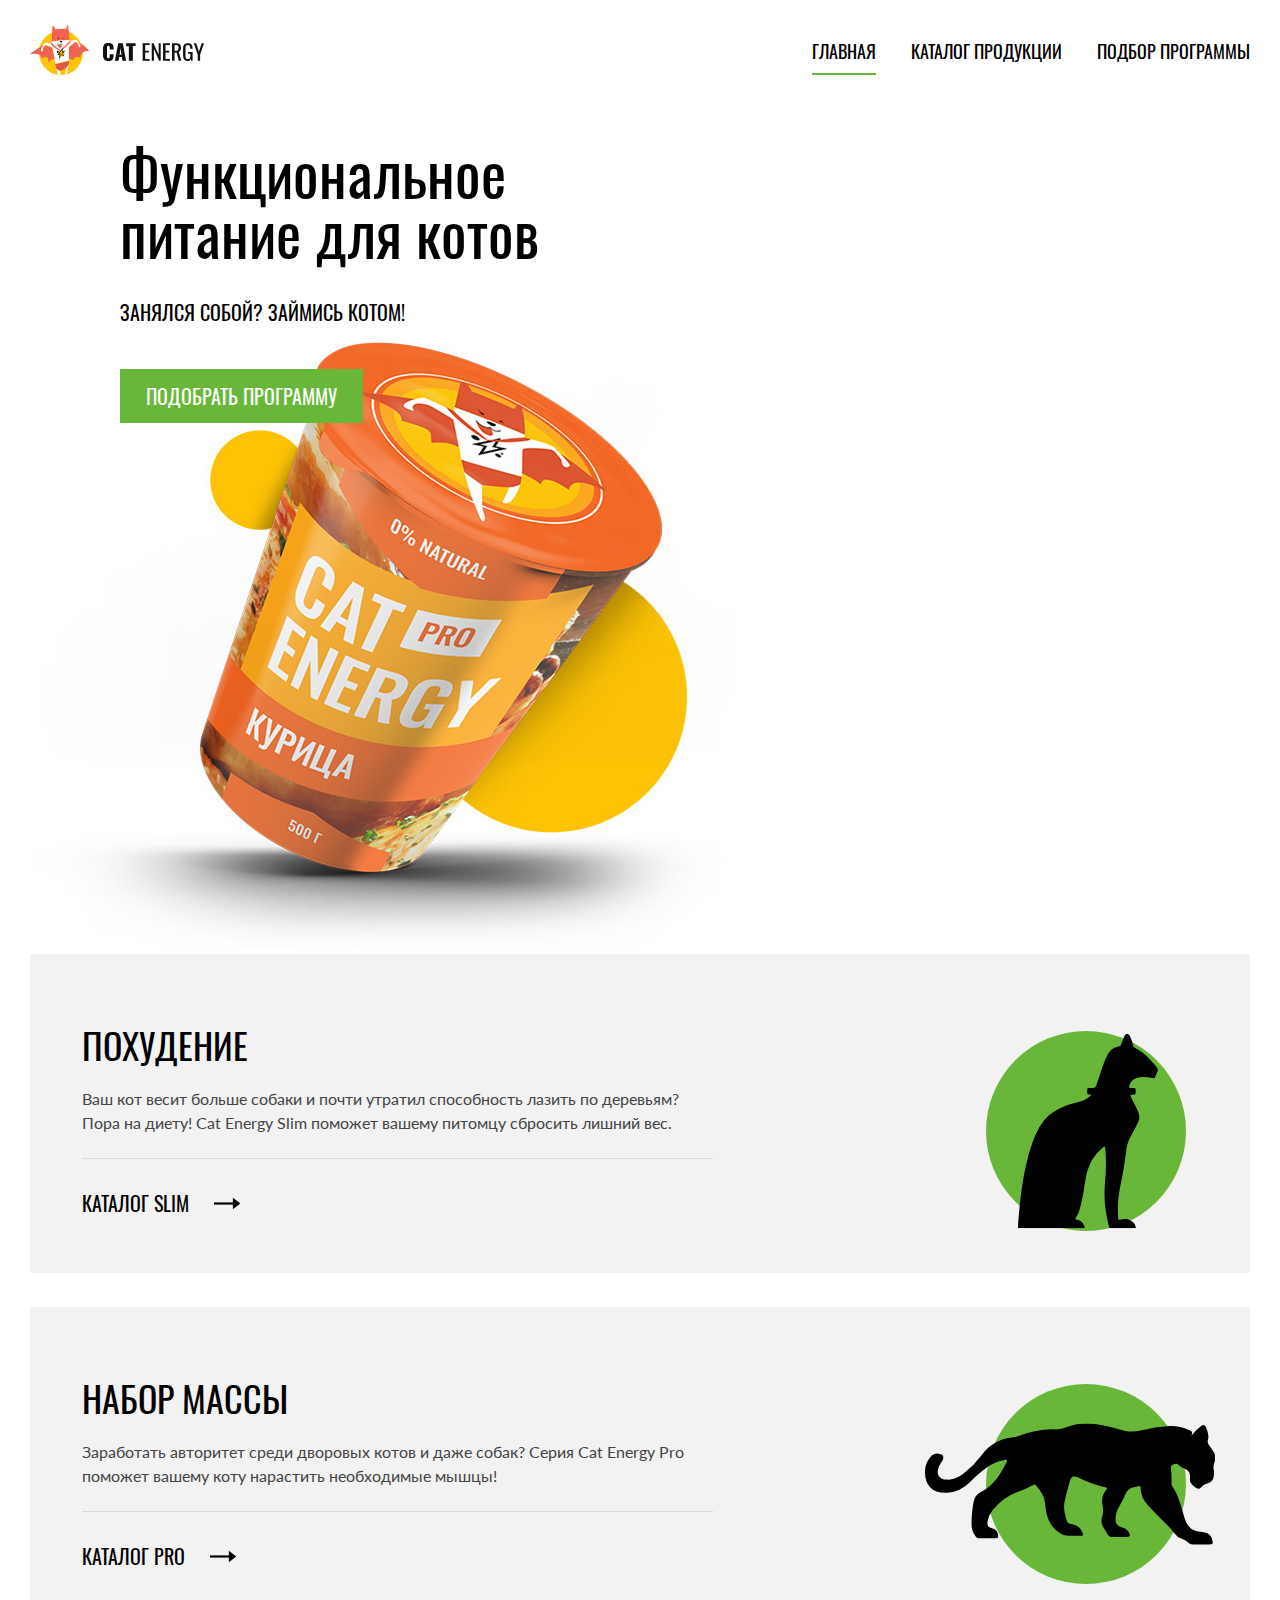
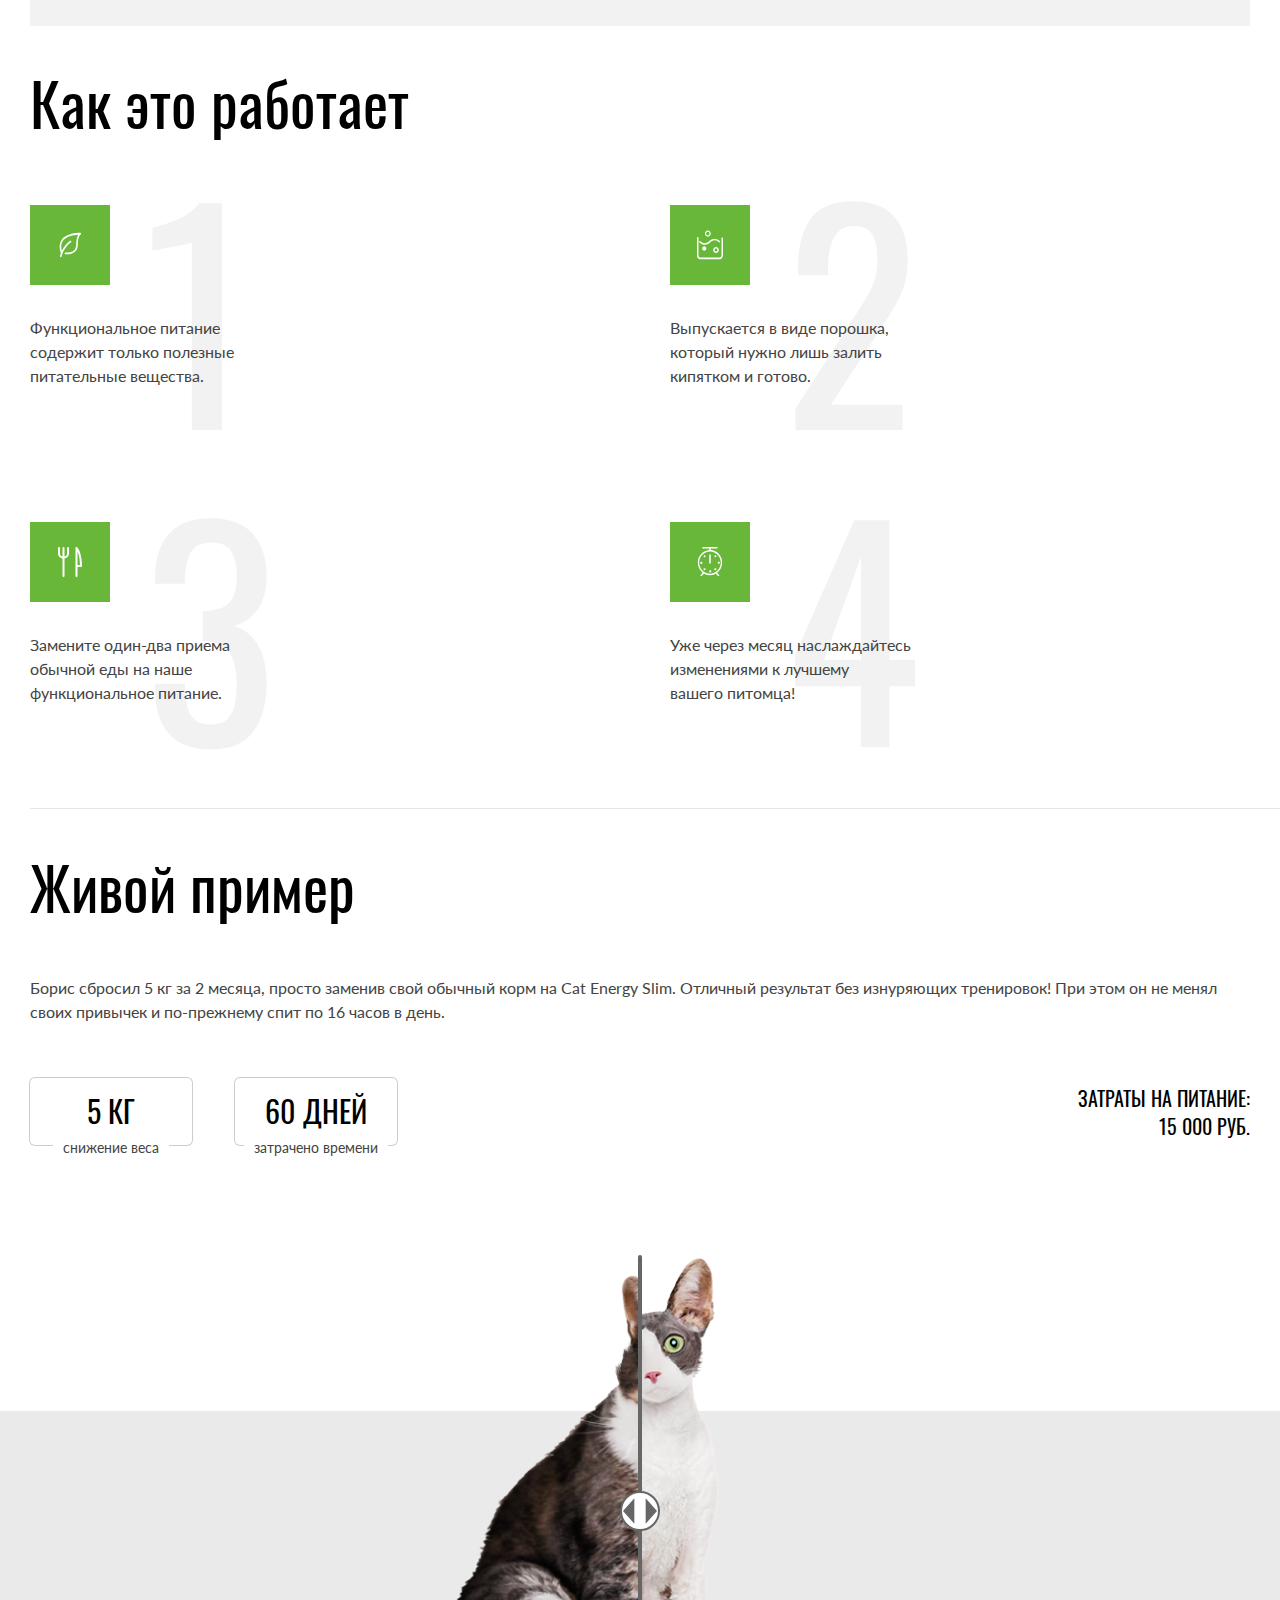
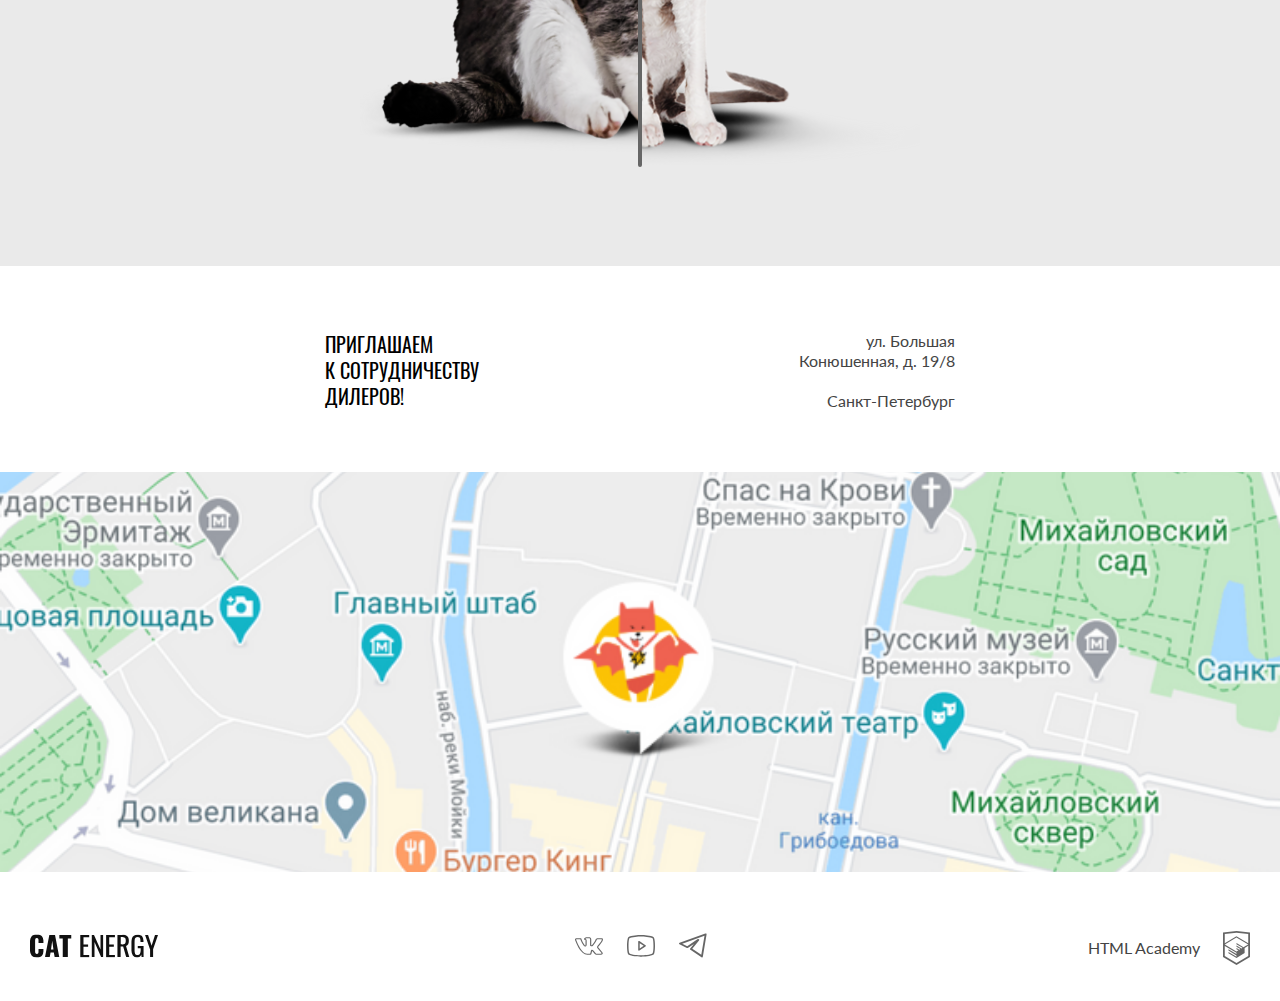
==== commit a63ea26a: "Deploying to gh-pages from @ Melante/366737-cat-energy-31@23c2ce630d0e9af1d7d208554bda855a4bfdc877 🚀" ====
--- a/10/index.html
+++ b/10/index.html
@@ -1 +1 @@
-<!DOCTYPE html><html class="page" lang="ru"><head><meta charset="UTF-8"><title>Cat Energy</title><meta name="viewport" content="width=device-width,initial-scale=1"><link rel="icon" href="favicon.ico"><link rel="icon" href="favicons/icon.svg" type="image/svg+xml"><link rel="apple-touch-icon" href="favicons/apple.png"><link rel="manifest" href="manifest.webmanifest"><link rel="stylesheet" href="styles/styles.css"><script src="scripts/index.js" defer="defer"></script></head><body class="page__body container"><!-- Шапка сайта --><header class="main-header"><div class="main-header__wrapper wrapper"><a class="main-header__logo logo-energy" href="index.html" aria-current="page"><picture><source width="70" height="59" type="image/svg+xml" media="(min-width: 1440px)" srcset="images/logo/logo-desk.svg"><source width="60" height="50" type="image/svg+xml" media="(min-width: 768px)" srcset="images/logo/logo-tablet.svg"><img class="main-header__logo-image" src="images/logo/logo-mobile.svg" width="33" height="38" alt="Логотип Cat Energy"></picture><img class="main-header__logo-title" src="images/logo/logo-text.svg" width="101" height="18" alt="Название Cat Energy"></a><nav class="main-nav"><button class="main-nav__toggle" type="button"><span class="visually-hidden">Навигация по сайту</span></button><div class="main-nav__open"><ul class="main-nav__list"><li class="main-nav__item main-nav__item--current main-nav__item--current-catalog"><a href="index.html" aria-current="page">Главная</a></li><li class="main-nav__item"><a href="catalog.html">Каталог продукции</a></li><li class="main-nav__item"><a href="#">Подбор программы</a></li></ul></div></nav></div><div class="main-header__hero hero"><div class="wrapper"><h1 class="hero__title">Функциональное питание для котов</h1><p class="hero__subtitle">Занялся собой? Займись котом!</p><picture><source width="552" height="499" type="image/png" media="(min-width: 1440px)" srcset="images/nutrition-desktop@1x.png, images/nutrition-desktop@2x.png 2x"><source width="709" height="609" type="image/png" media="(min-width: 768px)" srcset="images/nutrition-tablet@1x.png, images/nutrition-tablet@2x.png 2x"><img class="hero__image" src="images/nutrition-mobile@1x.png" srcset="images/nutrition-mobile@2x.png 2x" width="280" height="270" alt="Баночка с правильным питанием для котов и кошек."></picture><a class="hero__link button" href="#">Подобрать&nbsp;программу</a></div></div></header><main class="main-container"><!-- Причины --><section class="build wrapper"><h2 class="visually-hidden">Причины посадить кота на правильное питание</h2><div class="build__program build__program--slim"><h3 class="build__title">Похудение</h3><p class="build__description">Ваш кот весит больше собаки и почти утратил способность лазить по деревьям? Пора на диету! Cat Energy Slim поможет вашему питомцу сбросить лишний вес.</p><a class="build__link" href="#">Каталог Slim</a></div><div class="build__program build__program--pro"><h3 class="build__title">Набор&nbsp;массы</h3><p class="build__description">Заработать авторитет среди дворовых котов и даже собак? Серия Cat Energy Pro поможет вашему коту нарастить необходимые мышцы!</p><a class="build__link" href="#">Каталог Pro</a></div></section><!-- Эффекты --><section class="effect wrapper"><h2 class="effect__title block-title block-title--table">Как это работает</h2><ul class="effect__list"><li class="effect__item effect__item--health"><p class="effect__description">Функциональное питание содержит только полезные питательные вещества.</p></li><li class="effect__item effect__item--water"><p class="effect__description">Выпускается в виде порошка, который нужно лишь залить кипятком и готово.</p></li><li class="effect__item effect__item--food"><p class="effect__description">Замените один-два приема обычной еды на наше функциональное питание.</p></li><li class="effect__item effect__item--time"><p class="effect__description">Уже через месяц наслаждайтесь изменениями к лучшему вашего&nbsp;питомца!</p></li></ul></section><!-- Результаты --><section class="results"><div class="results__wrapper wrapper"><h2 class="results__title block-title block-title--table">Живой пример</h2><div class="results__info"><p class="results__description">Борис сбросил 5 кг за 2 месяца, просто заменив свой обычный корм на Cat Energy Slim. Отличный результат без изнуряющих тренировок! При этом он не менял своих привычек и по-прежнему спит по 16 часов в день.</p><dl class="results__list results-list"><div class="results-list__item"><dt class="results-list__number">5&nbsp;кг</dt><dd class="results-list__description">снижение веса</dd></div><div class="results-list__item"><dt class="results-list__number">60&nbsp;дней</dt><dd class="results-list__description">затрачено времени</dd></div></dl><div class="results__cost"><span>Затраты на питание:</span> <span>15 000 руб.</span></div></div><div class="results__slider"><picture><source width="560" height="512" type="image/png" media="(min-width: 768px)" srcset="images/fatty-tablet@1x.png, images/fatty-tablet@2x.png 2x"><img class="results__slider-image results__slider-image--fat" src="images/fatty-mobile@1x.png" srcset="images/fatty-mobile@2x.png 2x" width="280" height="256" alt="Жирный кот."></picture><div class="results__curtain"><button class="results__curtain-thumb" type="button"><span class="visually-hidden">Ползунок</span></button></div><picture><source width="560" height="512" type="image/png" media="(min-width: 768px)" srcset="images/slim-tablet@1x.png, images/slim-tablet@2x.png 2x"><img class="results__slider-image results__slider-image--slim" src="images/slim-mobile@1x.png" srcset="images/slim-mobile@2x.png 2x" width="280" height="256" alt="Кот, который питается правильно."></picture></div></div></section><!-- Контакты --><section class="contacts"><h2 class="visually-hidden">Наше местоположение</h2><div class="contacts__address wrapper"><p class="contacts__promo">Приглашаем<br>к сотрудничеству дилеров!</p><div class="contacts__text"><p>ул. Большая<br>Конюшенная, д. 19/8</p><p>Санкт-Петербург</p></div></div><div class="contacts__map map"><iframe class="map__iframe" src="https://yandex.ru/map-widget/v1/?um=constructor%3Afae3adf1f07cb8c70770107714b2216535f58e1cba3ab67204f3b5f1541e9e71&amp;source=constructor" width="320" height="362" allowfullscreen loading="lazy" title="Карта с нашим адресом: ул. Большая Конюшенная, д. 19/8"></iframe><div class="map__back"><picture><source width="1440" height="400" type="image/png" media="(min-width: 1440px)" srcset="images/location-desktop@1x.png, images/location-desktop@2x.png 2x"><source width="768" height="400" type="image/png" media="(min-width: 768px)" srcset="images/location-tablet@1x.png, images/location-tablet@2x.png 2x"><img class="map__image" src="images/location@1x.png" width="320" height="362" alt="Карта с нашим адресом: ул. Большая Конюшенная, д. 19/8" loading="lazy"></picture></div></div></section></main><!-- Подвал --><footer class="main-footer wrapper"><a class="main-footer__logo logo-energy" href="index.html" aria-current="page"><img class="main-footer__logo-image" src="images/logo/logo-text.svg" width="128" height="24" alt="Cat Energy."></a><ul class="social"><li class="social__item"><a class="social__link social__link--vk" href="https://vk.com/htmlacademy"><span class="visually-hidden">Перейти на нашу страницу в вконтакте.</span></a></li><li class="social__item"><a class="social__link social__link--youtube" href="https://www.youtube.com/user/htmlacademyru"><span class="visually-hidden">Перейти на нашу страницу в ютубе.</span></a></li><li class="social__item"><a class="social__link social__link--tg" href="https://t.me/htmlacadem"><span class="visually-hidden">Перейти на нашу страницу в Телеграме.</span></a></li></ul><a class="main-footer__html html-logo" href="https://htmlacademy.ru/intensive/adaptive"><span class="html-logo__title">НTML Academy</span> <img class="html-logo__image" src="images/logo/logo-html.svg" width="27" height="34" alt="Лендинг интенсива «HTML и CSS. Адаптивная вёрстка и автоматизация»."></a></footer><script src="scripts/index.js"></script></body></html>+<!DOCTYPE html><html class="page" lang="ru"><head><meta charset="UTF-8"><title>Cat Energy</title><meta name="viewport" content="width=device-width,initial-scale=1"><link rel="icon" href="favicon.ico"><link rel="icon" href="favicons/icon.svg" type="image/svg+xml"><link rel="apple-touch-icon" href="favicons/apple.png"><link rel="manifest" href="manifest.webmanifest"><link rel="stylesheet" href="styles/styles.css"><script src="scripts/index.js" defer="defer"></script></head><body class="page__body"><!-- Шапка сайта --><header class="main-header"><div class="main-header__wrapper wrapper"><a class="main-header__logo logo-energy" href="index.html" aria-current="page"><picture><source width="70" height="59" type="image/svg+xml" media="(min-width: 1440px)" srcset="images/logo/logo-desk.svg"><source width="60" height="50" type="image/svg+xml" media="(min-width: 768px)" srcset="images/logo/logo-tablet.svg"><img class="main-header__logo-image" src="images/logo/logo-mobile.svg" width="33" height="38" alt="Логотип Cat Energy"></picture><img class="main-header__logo-title" src="images/logo/logo-text.svg" width="101" height="18" alt="Название Cat Energy"></a><nav class="main-nav"><button class="main-nav__toggle" type="button"><span class="visually-hidden">Навигация по сайту</span></button><div class="main-nav__open"><ul class="main-nav__list"><li class="main-nav__item main-nav__item--current main-nav__item--current-catalog"><a href="index.html" aria-current="page">Главная</a></li><li class="main-nav__item"><a href="catalog.html">Каталог продукции</a></li><li class="main-nav__item"><a href="#">Подбор программы</a></li></ul></div></nav></div><div class="main-header__hero hero"><div class="wrapper"><h1 class="hero__title">Функциональное питание для котов</h1><p class="hero__subtitle">Занялся собой? Займись котом!</p><picture><source width="552" height="499" type="image/png" media="(min-width: 1440px)" srcset="images/nutrition-desktop@1x.png, images/nutrition-desktop@2x.png 2x"><source width="709" height="609" type="image/png" media="(min-width: 768px)" srcset="images/nutrition-tablet@1x.png, images/nutrition-tablet@2x.png 2x"><img class="hero__image" src="images/nutrition-mobile@1x.png" srcset="images/nutrition-mobile@2x.png 2x" width="280" height="270" alt="Баночка с правильным питанием для котов и кошек."></picture><a class="hero__link button" href="#">Подобрать&nbsp;программу</a></div></div></header><main class="main-container"><!-- Причины --><section class="build wrapper"><h2 class="visually-hidden">Причины посадить кота на правильное питание</h2><div class="build__program build__program--slim"><h3 class="build__title">Похудение</h3><p class="build__description">Ваш кот весит больше собаки и почти утратил способность лазить по деревьям? Пора на диету! Cat Energy Slim поможет вашему питомцу сбросить лишний вес.</p><a class="build__link" href="#">Каталог Slim</a></div><div class="build__program build__program--pro"><h3 class="build__title">Набор&nbsp;массы</h3><p class="build__description">Заработать авторитет среди дворовых котов и даже собак? Серия Cat Energy Pro поможет вашему коту нарастить необходимые мышцы!</p><a class="build__link" href="#">Каталог Pro</a></div></section><!-- Эффекты --><section class="effect wrapper"><h2 class="effect__title block-title block-title--table">Как это работает</h2><ul class="effect__list"><li class="effect__item effect__item--health"><p class="effect__description">Функциональное питание содержит только полезные питательные вещества.</p></li><li class="effect__item effect__item--water"><p class="effect__description">Выпускается в виде порошка, который нужно лишь залить кипятком и готово.</p></li><li class="effect__item effect__item--food"><p class="effect__description">Замените один-два приема обычной еды на наше функциональное питание.</p></li><li class="effect__item effect__item--time"><p class="effect__description">Уже через месяц наслаждайтесь изменениями к лучшему вашего&nbsp;питомца!</p></li></ul></section><!-- Результаты --><section class="results"><div class="results__wrapper wrapper"><h2 class="results__title block-title block-title--table">Живой пример</h2><div class="results__info"><p class="results__description">Борис сбросил 5 кг за 2 месяца, просто заменив свой обычный корм на Cat Energy Slim. Отличный результат без изнуряющих тренировок! При этом он не менял своих привычек и по-прежнему спит по 16 часов в день.</p><dl class="results__list results-list"><div class="results-list__item"><dt class="results-list__number">5&nbsp;кг</dt><dd class="results-list__description">снижение веса</dd></div><div class="results-list__item"><dt class="results-list__number">60&nbsp;дней</dt><dd class="results-list__description">затрачено времени</dd></div></dl><div class="results__cost"><span>Затраты на питание:</span> <span>15 000 руб.</span></div></div><div class="results__slider"><picture><source width="560" height="512" type="image/png" media="(min-width: 768px)" srcset="images/fatty-tablet@1x.png, images/fatty-tablet@2x.png 2x"><img class="results__slider-image results__slider-image--fat" src="images/fatty-mobile@1x.png" srcset="images/fatty-mobile@2x.png 2x" width="280" height="256" alt="Жирный кот."></picture><div class="results__curtain"><button class="results__curtain-thumb" type="button"><span class="visually-hidden">Ползунок</span></button></div><picture><source width="560" height="512" type="image/png" media="(min-width: 768px)" srcset="images/slim-tablet@1x.png, images/slim-tablet@2x.png 2x"><img class="results__slider-image results__slider-image--slim" src="images/slim-mobile@1x.png" srcset="images/slim-mobile@2x.png 2x" width="280" height="256" alt="Кот, который питается правильно."></picture></div></div></section><!-- Контакты --><section class="contacts"><h2 class="visually-hidden">Наше местоположение</h2><div class="contacts__address wrapper"><p class="contacts__promo">Приглашаем<br>к сотрудничеству дилеров!</p><div class="contacts__text"><p>ул. Большая<br>Конюшенная, д. 19/8</p><p>Санкт-Петербург</p></div></div><div class="contacts__map map"><iframe class="map__iframe" src="https://yandex.ru/map-widget/v1/?um=constructor%3Afae3adf1f07cb8c70770107714b2216535f58e1cba3ab67204f3b5f1541e9e71&amp;source=constructor" width="320" height="362" allowfullscreen loading="lazy" title="Карта с нашим адресом: ул. Большая Конюшенная, д. 19/8"></iframe><div class="map__back"><picture><source width="1440" height="400" type="image/png" media="(min-width: 1440px)" srcset="images/location-desktop@1x.png, images/location-desktop@2x.png 2x"><source width="768" height="400" type="image/png" media="(min-width: 768px)" srcset="images/location-tablet@1x.png, images/location-tablet@2x.png 2x"><img class="map__image" src="images/location@1x.png" width="320" height="362" alt="Карта с нашим адресом: ул. Большая Конюшенная, д. 19/8" loading="lazy"></picture></div></div></section></main><!-- Подвал --><footer class="main-footer wrapper"><a class="main-footer__logo logo-energy" href="index.html" aria-current="page"><img class="main-footer__logo-image" src="images/logo/logo-text.svg" width="128" height="24" alt="Cat Energy."></a><ul class="social"><li class="social__item"><a class="social__link social__link--vk" href="https://vk.com/htmlacademy"><span class="visually-hidden">Перейти на нашу страницу в вконтакте.</span></a></li><li class="social__item"><a class="social__link social__link--youtube" href="https://www.youtube.com/user/htmlacademyru"><span class="visually-hidden">Перейти на нашу страницу в ютубе.</span></a></li><li class="social__item"><a class="social__link social__link--tg" href="https://t.me/htmlacadem"><span class="visually-hidden">Перейти на нашу страницу в Телеграме.</span></a></li></ul><a class="main-footer__html html-logo" href="https://htmlacademy.ru/intensive/adaptive"><span class="html-logo__title">НTML Academy</span> <img class="html-logo__image" src="images/logo/logo-html.svg" width="27" height="34" alt="Лендинг интенсива «HTML и CSS. Адаптивная вёрстка и автоматизация»."></a></footer><script src="scripts/index.js"></script></body></html>--- a/10/styles/styles.css
+++ b/10/styles/styles.css
@@ -1 +1 @@
-@font-face{font-family:Lato;font-weight:400;font-style:normal;src:url(../fonts/lato/Lato-Regular.woff2)format("woff2");font-display:swap}@font-face{font-family:Oswald;font-weight:400;font-style:normal;src:url(../fonts/oswald/oswaldregular.woff2)format("woff2");font-display:swap}:root{--font-basic:"Lato","Arial",sans-serif;--font-secondary:"Oswald","Lato","Arial",sans-serif;--text-basic-color:#444;--text-dark-color:#222;--text-secondary-color:#000;--text-light-color:#fff;--background-color:#68b738d9;--button-basic:#68b738;--button-basic-hover:#5eaa2f;--button-basic-active:#ffffff4d;--button-secondary:#f2f2f2;--button-secondary-hover:#ebebeb;--arrow:#000;--current-basic:#68b738;--current-secondary:#fff;--back-basic:#fff;--back-color:#68b738;--back-secondary:#f2f2f2;--back-grey:#eaeaea;--border:#e6e6e6;--border-secondary:#d9d9d9;--border-special:#cdcdcd;--curtain:#666;--curtain-hover:#68b738;--curtain-active:#5eaa2f99;--social:#666;--social-hover:#68b738;--input--error:#ff8282;--light-color:#fff;--cat-back:#414146;--cat-gradient:#68b738}body{box-sizing:border-box;font-family:var(--font-basic,--font-secondary);color:var(--text-basic-color,inherit);height:100vh;margin:0;font-size:14px;font-style:normal;font-weight:400;line-height:1.29}.wrapper{box-sizing:border-box;width:100%;margin:auto;padding:0 20px}@media (width>=768px){.wrapper{padding:0 30px}}@media (width>=1440px){.wrapper{max-width:1600px;padding:0 110px}}.button{font-family:var(--font-secondary,inherit);text-transform:uppercase;background-color:var(--button-basic,#68b738);color:var(--text-light-color,inherit);box-sizing:border-box;border:none;padding:10px;font-size:16px;line-height:1.25}.button:hover{background-color:var(--button-basic-hover,#5eaa2f)}.button:active{color:var(--button-basic-active,#5eaa2f)}.visually-hidden{clip:rect(0 0 0 0);border:0;width:1px;height:1px;margin:-1px;padding:0;position:absolute;overflow:hidden}.block-title{font-family:var(--font-secondary,inherit);color:var(--text-secondary-color,inherit);margin:0 0 40px;font-size:36px;font-weight:400;line-height:1.11}@media (width>=768px){.block-title{margin-bottom:60px;font-size:60px;line-height:1}}.catalog-block{font-family:var(--font-secondary,inherit);color:var(--text-secondary-color,inherit);font-size:24px;line-height:1}.main-header{width:100%;margin-bottom:20px;display:grid}@media (width>=768px){.main-header{margin-bottom:0}}@media (width>=1440px){.main-header{width:100%;margin-bottom:82px;position:relative}}.main-header:before{content:"";z-index:-1;width:50%;height:85%;position:absolute;left:0}@media (width>=1440px){.main-header:before{background-color:var(--cat-back,#414146);background-image:linear-gradient(var(--background-color,#68b738d9)100%,var(--cat-gradient,#68b738)),url(../images/cat-hero-desktop@1x.jpg);background-position:0;background-repeat:no-repeat;width:50%;height:100%;left:auto;right:0}}@media (width>=1440px) and (resolution>=2dppx){.main-header:before{background-image:url(../images/cat-hero-desktop@2x.jpg)}}@media (width>=1440px){.main-header--catalog{background-image:none;background-color:var(--back-basic,#fff)}}.main-header__wrapper{justify-content:space-between;align-items:center;margin:0 auto 10px;padding-top:13px;display:flex}@media (width>=768px){.main-header__wrapper{margin-bottom:63px;padding-top:25px}}@media (width>=1440px){.main-header__wrapper{margin-bottom:107px;padding-top:55px}}.main-header__logo{display:contents}@media (width>=768px){.main-header__logo{align-items:center;gap:13px;display:flex}}@media (width>=1440px){.main-header__logo-image{width:70px;height:auto}.main-header__logo-title{width:118px;height:auto}}.logo-energy{text-align:center}@media (width>=1440px){.logo-energy:hover{opacity:.8}.logo-energy:active{opacity:.6}}.main-nav__toggle{background-color:var(--text-secondary-color,#000);cursor:pointer;border:none;width:24px;height:2px;position:relative}@media (width>=768px){.main-nav__toggle{display:none}}.main-nav__toggle:before,.main-nav__toggle:after{content:"";background-color:var(--text-secondary-color,#000);width:24px;height:2px;position:absolute;left:0}.main-nav__toggle:before{top:-6px}.main-nav__toggle:after{top:6px}.main-nav__toggle.main-nav__toggle--open{background-color:#0000}.main-nav__toggle.main-nav__toggle--open:before{top:0;transform:rotate(45deg)}.main-nav__toggle.main-nav__toggle--open:after{top:0;transform:rotate(-45deg)}.main-nav__open{display:none}@media (width>=768px){.main-nav__open{width:100%;display:block}}.main-nav--open{background-color:var(--text-light-color,#fff);z-index:1;width:100%;margin-top:10px;display:flex;position:absolute;left:0}@media (width>=768px){.main-nav--open{position:static}}.main-nav__list{text-align:center;font-family:var(--font-secondary,inherit);width:100%;margin:0;padding:0;font-size:20px;line-height:1;list-style-type:none;display:block}@media (width>=768px){.main-nav__list{flex-wrap:wrap;gap:35px;margin-top:11px;font-size:18px;line-height:1.33;display:flex}}.main-nav__item{border-bottom:1px solid var(--border,#e6e6e6);padding:22px 0}@media (width>=768px){.main-nav__item{border:none;padding:0}}.main-nav__item:first-child{border-top:1px solid var(--border,#e6e6e6)}@media (width>=768px){.main-nav__item:first-child{border:none}}.main-nav__item a{text-transform:uppercase;color:var(--text-secondary-color,inherit);text-decoration:none}@media (width>=1440px){.main-nav__item a{color:var(--text-light-color,#fff);font-size:20px;line-height:1.5}}.main-nav__item--catalog a{color:var(--text-secondary-color,#000)}.main-nav__item:hover{opacity:.6}.main-nav__item:active{opacity:.3}@media (width>=768px){.main-nav__item--current a:after{content:"";border-bottom:2px solid var(--current-basic,#68b738);width:100%;margin:10px auto 0;display:block}}@media (width>=1440px){.main-nav__item--current a:after{border-bottom:2px solid var(--current-secondary,#fff)}.main-nav__item--current-catalog{border-bottom:2px solid var(--current-basic,#68b738)}}.hero{text-align:center;font-family:var(--font-secondary,inherit);color:var(--text-light-color,inherit);position:relative}@media (width>=768px){.hero{text-align:start;color:var(--text-secondary-color,#000);min-width:415px;margin-left:90px}}@media (width>=1440px){.hero{text-align:center;margin-left:80px}}.hero:before{content:"";z-index:-1;background-color:var(--cat-back,#414146);background-image:linear-gradient(var(--background-color,#68b738d9)100%,var(--cat-gradient,#68b738)),url(../images/cat-hero-mobile@1x.jpg);background-position:top;background-repeat:no-repeat;background-size:contain;width:100%;height:63%;position:absolute;left:0}@media (resolution>=2dppx){.hero:before{background-image:url(../images/cat-hero-mobile@2x.jpg)}}@media (width>=768px){.hero:before{background:0 0}.hero__wrapper{margin-left:120px}}.hero__title{text-align:center;max-width:420px;margin:0 auto 25px;padding-top:27px;font-size:36px;font-weight:400;line-height:1}@media (width>=768px){.hero__title{text-align:start;margin:0 0 40px;padding:0;font-size:60px;line-height:1}}.hero__subtitle{text-transform:uppercase;text-align:center;margin:0 0 29px;font-size:14px;line-height:1}@media (width>=768px){.hero__subtitle{text-align:start;margin-bottom:20px;font-size:20px;line-height:1}}@media (width>=1440px){.hero__subtitle{margin-bottom:50px}}@media (width>=768px){.hero__image{margin-left:-90px}}@media (width>=1440px){.hero__image{margin:0 auto;position:absolute;top:-81px;left:65px;right:0}}.hero__link{max-width:350px;margin:0 auto;text-decoration:none;display:block}@media (width>=768px){.hero__link{margin:0;padding:14px 26px;font-size:20px;line-height:1.3;position:absolute;top:28%}}@media (width>=1440px){.hero__link{max-width:244px;margin-bottom:185px;position:static;top:33%}}.build{display:grid}@media (width>=768px){.build{margin-bottom:46px}}@media (width>=1440px){.build{grid-template-columns:1fr 1fr;gap:80px;margin-top:82px;margin-bottom:70px;display:grid}}.build__program{background-color:var(--back-secondary,#f2f2f2);align-items:center;margin-bottom:20px;padding:30px 30px 22px 20px;display:grid;position:relative}@media (width>=768px){.build__program{align-items:start;margin:0;padding:41px 61px 55px 52px}}@media (width>=1440px){.build__program{padding-bottom:58px}}.build__program--slim{margin-bottom:20px}@media (width>=768px){.build__program--slim{margin-bottom:34px}}@media (width>=1440px){.build__program--slim{margin-bottom:0}}.build__program:before,.build__program:after{content:"";justify-self:start;width:50px;height:50px;margin-left:20px;display:inline-block;position:absolute;top:23px}@media (width>=768px){.build__program:before,.build__program:after{justify-self:end;width:200px;height:200px;margin-right:64px;top:24%}}@media (width>=1440px){.build__program:before,.build__program:after{justify-self:start;width:100px;height:100px;margin-left:52px;top:13%}}.build__program--slim:after{background-image:url(../icons/stack.svg#cat-slim);background-repeat:no-repeat;background-size:contain;width:36px;height:50px;transform:translate(20%)}@media (width>=768px){.build__program--slim:after{width:140px;height:200px;transform:translate(-20%)}}@media (width>=1440px){.build__program--slim:after{width:70px;height:100px;transform:translate(20%)}}.build__program--slim:before{background-color:var(--button-basic,#68b738);border-radius:50%}.build__program--pro:after{background-image:url(../icons/stack.svg#cat-pro);background-repeat:no-repeat;background-size:contain;width:67px;height:50px;transform:translate(-20%)}@media (width>=768px){.build__program--pro:after{width:290px;height:200px;transform:translate(10%)}}@media (width>=1440px){.build__program--pro:after{width:134px;height:100px;transform:translate(-20%)}}.build__program--pro:before{background-color:var(--button-basic,#68b738);border-radius:50%}.build__title{font-family:var(--font-secondary,inherit);color:var(--text-secondary-color,inherit);text-transform:uppercase;margin:0 0 29px;padding-left:70px;font-size:24px;font-weight:400;line-height:1.54}@media (width>=768px){.build__title{margin-top:32px;margin-bottom:24px;padding:0;font-size:36px;line-height:1}}@media (width>=1440px){.build__title{margin-top:37px;margin-bottom:72px;margin-left:162px}}.build__description{box-shadow:0 1px 0 0 var(--border-secondary,#d9d9d9);margin:0 0 19px;padding-bottom:23px;font-size:14px;line-height:1.29}@media (width>=768px){.build__description{width:57%;margin-bottom:30px;font-size:16px;line-height:1.5}}@media (width>=1440px){.build__description{width:100%;margin-bottom:5px}}.build__link{font-family:var(--font-secondary,inherit);color:var(--text-secondary-color,inherit);text-transform:uppercase;gap:15px;font-size:16px;line-height:1;text-decoration:none;display:flex}@media (width>=768px){.build__link{align-items:center;gap:25px;font-size:20px;line-height:1.5}}.build__link:after{content:"";background-color:var(--arrow,#000);width:35px;height:15px;display:inline-block;-webkit-mask-image:url(../icons/stack.svg#icon_arrow);mask-image:url(../icons/stack.svg#icon_arrow);-webkit-mask-position:50%;mask-position:50%;-webkit-mask-repeat:no-repeat;mask-repeat:no-repeat}.build__link:hover:after{width:32px;transition:all .5s}.build__link:active{opacity:.3;width:32px;transition:all .5s}.effect{margin-bottom:29px}@media (width>=768px){.effect{margin-top:45px;margin-bottom:47px}}@media (width>=1440px){.effect{margin-bottom:22px}}@media (width>=768px){.effect:after{content:"";border-bottom:1px solid var(--border,#e6e6e6);width:100vw;padding-top:57px;display:block}}@media (width>=1440px){.effect:after{border:none}}.effect__list{counter-reset:number 0;margin:0;padding:0;list-style-type:none;display:grid}@media (width>=768px){.effect__list{grid-template-columns:repeat(2,1fr);justify-content:start;gap:75px 60px;display:grid}}@media (width>=1440px){.effect__list{grid-template-columns:repeat(4,265px)}}.effect__item{align-items:center;gap:20px;margin-bottom:20px;list-style-type:none;display:flex;position:relative}@media (width>=768px){.effect__item{background-position:55px 10px;background-repeat:no-repeat;background-size:auto 230px;align-content:start;gap:31px;width:250px;margin-bottom:0;padding-top:13px;display:grid}}.effect__item:before{content:"";background-image:var(--effect);background-color:var(--back-color,#68b738);background-position:50%;background-repeat:no-repeat;background-size:26px 30px;flex-shrink:0;width:60px;height:60px;display:inline-block}@media (width>=768px){.effect__item:before{width:80px;height:80px}.effect__item:after{content:counter(number);counter-increment:number;font-family:var(--font-secondary,"Oswald");z-index:-2;color:var(--back-secondary,#f2f2f2);font-size:280px;line-height:1;position:absolute;top:-28px;left:114px}}.effect__item--health{--effect:url(../icons/stack.svg#health)}.effect__item--water{--effect:url(../icons/stack.svg#water)}.effect__item--food{--effect:url(../icons/stack.svg#food)}.effect__item--time{--effect:url(../icons/stack.svg#time)}.effect__description{margin:0}@media (width>=768px){.effect__description{padding-bottom:46px;font-size:16px;line-height:1.5}}.results{background:var(--back-grey,#eaeaea);padding-top:25px;padding-bottom:39px}@media (width>=768px){.results{background:linear-gradient(var(--back-basic,#fff)55%,var(--back-grey,#eaeaea)55%);margin-bottom:60px;padding-top:0;padding-bottom:0}}@media (width>=1440px){.results{background-image:linear-gradient(var(--back-basic,#fff)23%,var(--back-grey,#eaeaea)23%);margin:0;padding-bottom:35px}.results__wrapper{position:relative}}@media (width>=768px){.results__title{margin-bottom:60px}}@media (width>=1440px){.results__title{margin-bottom:146px}}.results__description{margin-bottom:20px}@media (width>=768px){.results__description{width:100%;margin:0 0 54px;font-size:16px;line-height:1.5}}@media (width>=1440px){.results__description{margin-bottom:71px}}@media (width>=768px){.results__info{flex-wrap:wrap;justify-content:center;align-items:center;margin-bottom:80px;display:flex}}@media (width>=1440px){.results__info{justify-content:start;max-width:433px;margin-bottom:20px}}.results__cost{font-family:var(--font-secondary,inherit);text-align:center;color:var(--text-secondary-color,inherit);text-transform:uppercase;padding-bottom:20px;font-size:14px;line-height:1.43}@media (width>=768px){.results__cost{justify-items:end;gap:8px;margin-top:-10px;margin-left:auto;font-size:20px;line-height:1;display:grid}}@media (width>=1440px){.results__cost{gap:67px;margin:0;display:flex}}.results__slider{aspect-ratio:280/256;grid-template-columns:50% auto 50%;width:min(100%,560px);display:grid}@media (width>=768px){.results__slider{margin:0 auto;padding-bottom:99px}}@media (width>=1440px){.results__slider{padding:0;position:absolute;top:0;right:110px}}.results__slider-image{object-fit:cover;width:100%;height:100%;display:block}.results__slider-image--fat{object-position:left}.results__slider-image--slim{object-position:right}.results__curtain{z-index:1;background-color:var(--curtain,#666);border-radius:2px;place-items:center;width:4px;height:100%;margin:0 -2px;display:grid}.results__curtain:hover{--curtain:var(--curtain-hover,#68b738)}.results__curtain:active{--curtain:var(--curtain-active,#68b738)}.results__curtain-thumb{border:2px solid var(--curtain,#666);background-color:var(--back-basic,#fff);cursor:col-resize;border-radius:50%;place-items:center;width:40px;height:40px;display:grid;transform:translate(-18px)}.results__curtain-thumb:before{content:"";background-color:var(--curtain,#666);width:100%;height:100%;padding:5px;-webkit-mask-image:url(../icons/stack.svg#thumb);mask-image:url(../icons/stack.svg#thumb);-webkit-mask-position:50%;mask-position:50%;-webkit-mask-repeat:no-repeat;mask-repeat:no-repeat}.results-list{text-align:center;justify-content:center;gap:32px;margin:0 0 15px;display:flex}@media (width>=768px){.results-list{gap:43px}}@media (width>=1440px){.results-list{margin-bottom:48px}}.results-list__item{text-align:center;box-sizing:border-box;width:125px;display:grid}@media (width>=768px){.results-list__item{width:162px}}.results-list__number{font-family:var(--font-secondary,inherit);box-shadow:0 0 0 1px var(--border-special,#cdcdcd);color:var(--text-secondary-color,inherit);text-transform:uppercase;border-radius:5px;padding:15px 20px;font-size:24px;line-height:1}@media (width>=768px){.results-list__number{font-size:30px;line-height:1.23}}.results-list__description{z-index:1;background-color:var(--back-grey,#eaeaea);max-width:80px;margin:-13px auto 0;padding:5px 10px;font-size:12px;line-height:1}@media (width>=768px){.results-list__description{background-color:var(--back-basic,#fff);max-width:130px;margin-top:-9px;font-size:14px;line-height:1}}@media (width>=1440px){.results-list__description{background-color:var(--back-grey,#eaeaea)}}.social{box-shadow:0 1px 0 0 var(--border-special,#d9d9d9);justify-content:center;gap:24px;margin:0;padding:0 0 12px;display:flex}@media (width>=768px){.social{box-shadow:none;margin:0;padding:0}}.social__item{list-style-type:none}.social__link:before{content:"";-webkit-mask-image:var(--icon-social);mask-image:var(--icon-social);background-color:var(--social,#666);width:28px;height:28px;display:inline-block;-webkit-mask-position:50%;mask-position:50%;-webkit-mask-repeat:no-repeat;mask-repeat:no-repeat}.social__link:hover{--social:var(--social-hover,#68b738)}.social__link:active{--social:var(--social-hover,#68b738);opacity:.3}.social__link--vk{--icon-social:url(../icons/stack.svg#social_vkontakte)}.social__link--youtube{--icon-social:url(../icons/stack.svg#social_youtube)}.social__link--tg{--icon-social:url(../icons/stack.svg#social_telegram)}.html-logo{color:var(--text-basic-color,#444);text-align:center;justify-content:space-between;align-items:center;font-size:16px;line-height:1.25;text-decoration:none;display:flex}@media (width>=768px){.html-logo{gap:23px}}.catalog__title{font-family:var(--font-secondary,inherit);color:var(--text-secondary-color,inherit);font-size:36px;line-height:1}.catalog__list{list-style-type:none}.catalog-card__link{text-decoration:none}.catalog-card__button--extra{color:var(--text-secondary-color,inherit);background-color:var(--button-secondary,inherit)}.catalog-card__button--extra:hover,.catalog-card__button--extra:active{background-color:var(--button-secondary-hover,inherit)}.catalog-card__title{font-family:var(--font-secondary,inherit);text-transform:uppercase;color:var(--text-dark-color,inherit);font-size:16px;line-height:1.25}.catalog-card__list,.catalog-card__description{font-size:12px;line-height:1.33}.extra__present{background-color:var(--background-color,inherit)}.extra-item{list-style-type:none}.extra-item__title{font-family:var(--font-secondary,inherit);color:var(--text-dark-color,inherit);text-transform:uppercase;font-size:16px;line-height:1}.extra-item__list{font-size:14px;line-height:1}.present{color:var(--text-light-color,inherit);position:relative}.present:before,.present:after{content:"";z-index:-1;width:100%;height:100%;position:absolute}.present:before{background-image:url(../images/cat-present-mobile@1x.png);background-position:50%;background-repeat:no-repeat;background-size:contain}@media (resolution>=2dppx){.present:before{background-image:url(../images/cat-present-mobile@2x.png);background-size:280px}}@media (width>=768px){.present:before{background-image:url(../images/cat-present-tablet@1x.png);width:100%}}@media (width>=768px) and (resolution>=2dppx){.present:before{background-image:url(../images/cat-present-tablet@2x.png);background-size:707px}}@media (width>=1440px){.present:before{background-image:url(../images/cat-present-desktop@1x.png);background-size:245px;width:245px}}@media (width>=1440px) and (resolution>=2dppx){.present:before{background-image:url(../images/cat-present-desktop@2x.png);background-size:245px}}.present:after{background-color:var(--background-color,#68b738d9);opacity:.5;top:0;left:0}.present__title{text-align:center;color:var(--text-light-color,inherit);padding:58px 60px;font-size:16px;line-height:1.25}.present__title:before{content:"";background-image:url(../icons/stack.svg#bonus);background-position:50%;background-repeat:no-repeat;background-size:contain;width:78px;height:80px;margin:auto auto 20px;display:block}.subscribe__description{font-family:var(--font-secondary,inherit);color:var(--text-secondary-color,inherit);font-size:16px;line-height:1.5}.form__field{font-family:var(--font-secondary,inherit);text-transform:uppercase;font-size:20px;line-height:1.5}.form__button{list-style:1.3;font-size:20px}.contacts{margin-top:27px}@media (width>=768px){.contacts{margin-top:60px}}@media (width>=1440px){.contacts{margin-top:0;position:relative}}.contacts__address{flex-wrap:wrap;justify-content:space-between;max-width:770px;padding-bottom:25px;display:flex}@media (width>=768px){.contacts__address{margin-bottom:61px;padding:0 70px}}@media (width>=1440px){.contacts__address{z-index:2;background-color:var(--back-basic,#fff);max-width:565px;padding:63px 80px;position:absolute;top:23%;left:110px}}.contacts__promo{font-family:var(--font-secondary,inherit);color:var(--text-secondary-color,inherit);text-transform:uppercase;max-width:140px;margin:0;font-size:16px;line-height:1.25}@media (width>=768px){.contacts__promo{max-width:165px;font-size:20px;line-height:1.3}}.contacts__text{font-size:14px;line-height:1.43}@media (width>=768px){.contacts__text{text-align:end;flex-direction:column;gap:20px;font-size:16px;line-height:1.25;display:flex}}@media (width>=1440px){.contacts__text{text-align:start}}.contacts__text p{margin:0}.map{width:100%}.map__iframe{z-index:1;border:none;width:100%;position:absolute}@media (width>=768px){.map__iframe{height:400px}}.map__image{object-fit:cover;width:100%;height:362px;position:relative;top:0}@media (width>=768px){.map__image{width:100%;height:400px}}.main-footer{gap:20px;margin:36px auto 0;padding-bottom:36px;display:grid}@media (width>=768px){.main-footer{flex-wrap:wrap;justify-content:space-between;align-items:center;margin-top:55px;margin-bottom:55px;display:flex}}@media (width>=1440px){.main-footer{margin-top:64px}}.main-footer__logo{box-shadow:0 1px 0 0 var(--border-special,#d9d9d9);padding-bottom:14px}@media (width>=768px){.main-footer__logo{box-shadow:none;margin:0 35px 0 0;padding:0}}+@font-face{font-family:Lato;font-weight:400;font-style:normal;src:url(../fonts/lato/Lato-Regular.woff2)format("woff2");font-display:swap}@font-face{font-family:Oswald;font-weight:400;font-style:normal;src:url(../fonts/oswald/oswaldregular.woff2)format("woff2");font-display:swap}:root{--font-basic:"Lato","Arial",sans-serif;--font-secondary:"Oswald","Lato","Arial",sans-serif;--text-basic-color:#444;--text-dark-color:#222;--text-darker-color:#111;--text-secondary-color:#000;--text-light-color:#fff;--background-color:#68b738d9;--button-basic:#68b738;--button-basic-hover:#5eaa2f;--button-basic-active:#ffffff4d;--button-secondary:#f2f2f2;--button-secondary-hover:#ebebeb;--arrow:#000;--current-basic:#68b738;--current-secondary:#fff;--back-basic:#fff;--back-color:#68b738;--back-secondary:#f2f2f2;--back-grey:#eaeaea;--border:#e6e6e6;--border-secondary:#d9d9d9;--border-special:#cdcdcd;--curtain:#666;--curtain-hover:#68b738;--curtain-active:#5eaa2f99;--social:#666;--social-hover:#68b738;--input--error:#ff8282;--light-color:#fff;--cat-back:#414146;--cat-gradient:#68b738}body{box-sizing:border-box;font-family:var(--font-basic,--font-secondary);color:var(--text-basic-color,inherit);flex-direction:column;height:100%;margin:0;font-size:14px;font-style:normal;font-weight:400;line-height:1.29;display:flex}.wrapper{box-sizing:border-box;width:100%;margin:auto;padding:0 20px}@media (width>=768px){.wrapper{padding:0 30px}}@media (width>=1440px){.wrapper{max-width:1600px;padding:0 110px}}.button{font-family:var(--font-secondary,inherit);text-transform:uppercase;background-color:var(--button-basic,#68b738);color:var(--text-light-color,inherit);box-sizing:border-box;border:none;padding:10px;font-size:16px;line-height:1.25}.button:hover{background-color:var(--button-basic-hover,#5eaa2f)}.button:active{color:var(--button-basic-active,#5eaa2f)}.visually-hidden{clip:rect(0 0 0 0);border:0;width:1px;height:1px;margin:-1px;padding:0;position:absolute;overflow:hidden}.block-title{font-family:var(--font-secondary,inherit);color:var(--text-secondary-color,inherit);margin:0 0 40px;font-size:36px;font-weight:400;line-height:1.11}@media (width>=768px){.block-title{margin-bottom:60px;font-size:60px;line-height:1}}.catalog-block{font-family:var(--font-secondary,inherit);background-color:var(--text-light-color,#fff);color:var(--text-secondary-color,inherit);box-shadow:-40px 0 0 0 var(--current-secondary,#fff),40px 0 0 0 var(--current-secondary,#fff);width:-moz-fit-content;width:fit-content;margin:0;font-size:24px;line-height:1;position:relative}@media (width>=768px){.catalog-block{margin-left:40px;font-size:32px}}.catalog-block:before{content:"";background:var(--current-basic,#68b738);box-shadow:100vw 0 0 0 var(--current-basic,#68b738);z-index:-1;width:100vw;height:2px;position:absolute;top:10px;right:0}@media (width>=768px){.catalog-block:before{top:14px}}.page{height:100%}.main-header{width:100%;margin-bottom:20px;display:grid}@media (width>=768px){.main-header{margin-bottom:0}}@media (width>=1440px){.main-header{width:100%;margin-bottom:82px;position:relative}}.main-header:before{content:"";z-index:-1;width:50%;height:85%;position:absolute;left:0}@media (width>=1440px){.main-header:before{background-color:var(--cat-back,#414146);background-image:linear-gradient(var(--background-color,#68b738d9)100%,var(--cat-gradient,#68b738)),url(../images/cat-hero-desktop@1x.jpg);background-position:0;background-repeat:no-repeat;width:50%;height:100%;left:auto;right:0}}@media (width>=1440px) and (resolution>=2dppx){.main-header:before{background-image:url(../images/cat-hero-desktop@2x.jpg)}}.main-header--catalog{margin-bottom:0}@media (width>=1440px){.main-header--catalog{background-image:none;background-color:var(--back-basic,#fff)}}.main-header__wrapper{justify-content:space-between;align-items:center;margin:0 auto 10px;padding-top:13px;display:flex}@media (width>=768px){.main-header__wrapper{margin-bottom:63px;padding-top:25px}}@media (width>=1440px){.main-header__wrapper{margin-bottom:107px;padding-top:55px}}.main-header__logo{display:contents}@media (width>=768px){.main-header__logo{align-items:center;gap:13px;display:flex}}@media (width>=1440px){.main-header__logo-image{width:70px;height:auto}.main-header__logo-title{width:118px;height:auto}}.logo-energy{text-align:center}@media (width>=1440px){.logo-energy:hover{opacity:.8}.logo-energy:active{opacity:.6}}.main-nav__toggle{background-color:var(--text-secondary-color,#000);cursor:pointer;border:none;width:24px;height:2px;position:relative;top:-8px}@media (width>=768px){.main-nav__toggle{display:none}}.main-nav__toggle:before,.main-nav__toggle:after{content:"";background-color:var(--text-secondary-color,#000);width:24px;height:2px;position:absolute;left:0}.main-nav__toggle:before{top:-8px}.main-nav__toggle:after{top:8px}.main-nav__toggle.main-nav__toggle--open{background-color:#0000}.main-nav__toggle.main-nav__toggle--open:before{top:0;transform:rotate(45deg)}.main-nav__toggle.main-nav__toggle--open:after{top:0;transform:rotate(-45deg)}.main-nav__open{display:none}@media (width>=768px){.main-nav__open{width:100%;display:block}}.main-nav--open{background-color:var(--text-light-color,#fff);z-index:1;width:100%;margin-top:10px;display:flex;position:absolute;left:0}@media (width>=768px){.main-nav--open{position:static}}.main-nav__list{text-align:center;font-family:var(--font-secondary,inherit);width:100%;margin:0;padding:0;font-size:20px;line-height:1;list-style-type:none;display:block}@media (width>=768px){.main-nav__list{flex-wrap:wrap;gap:35px;margin-top:11px;font-size:18px;line-height:1.33;display:flex}}.main-nav__item{border-bottom:1px solid var(--border,#e6e6e6);padding:22px 0}@media (width>=768px){.main-nav__item{border:none;padding:0}}.main-nav__item:first-child{border-top:1px solid var(--border,#e6e6e6)}@media (width>=768px){.main-nav__item:first-child{border:none}}.main-nav__item a{text-transform:uppercase;color:var(--text-secondary-color,inherit);text-decoration:none}@media (width>=1440px){.main-nav__item a{color:var(--text-light-color,#fff);font-size:20px;line-height:1.5}}.main-nav__item--catalog a{color:var(--text-secondary-color,#000)}.main-nav__item:hover{opacity:.6}.main-nav__item:active{opacity:.3}@media (width>=768px){.main-nav__item--current a:after{content:"";border-bottom:2px solid var(--current-basic,#68b738);width:100%;margin:10px auto 0;display:block}}@media (width>=1440px){.main-nav__item--current a:after{border-bottom:2px solid var(--current-secondary,#fff)}.main-nav__item--current-catalog{border-bottom:2px solid var(--current-basic,#68b738)}}.main-container{flex-grow:1}.hero{text-align:center;font-family:var(--font-secondary,inherit);color:var(--text-light-color,inherit);position:relative}@media (width>=768px){.hero{text-align:start;color:var(--text-secondary-color,#000);min-width:415px;margin-left:90px}}@media (width>=1440px){.hero{text-align:center;margin-left:80px}}.hero:before{content:"";z-index:-1;background-color:var(--cat-back,#414146);background-image:linear-gradient(var(--background-color,#68b738d9)100%,var(--cat-gradient,#68b738)),url(../images/cat-hero-mobile@1x.jpg);background-position:top;background-repeat:no-repeat;background-size:contain;width:100%;height:63%;position:absolute;left:0}@media (resolution>=2dppx){.hero:before{background-image:url(../images/cat-hero-mobile@2x.jpg)}}@media (width>=768px){.hero:before{background:0 0}.hero__wrapper{margin-left:120px}}.hero__title{text-align:center;max-width:420px;margin:0 auto 25px;padding-top:27px;font-size:36px;font-weight:400;line-height:1}@media (width>=768px){.hero__title{text-align:start;margin:0 0 40px;padding:0;font-size:60px;line-height:1}}.hero__subtitle{text-transform:uppercase;text-align:center;margin:0 0 29px;font-size:14px;line-height:1}@media (width>=768px){.hero__subtitle{text-align:start;margin-bottom:20px;font-size:20px;line-height:1}}@media (width>=1440px){.hero__subtitle{margin-bottom:50px}}@media (width>=768px){.hero__image{margin-left:-90px}}@media (width>=1440px){.hero__image{margin:0 auto;position:absolute;top:-81px;left:65px;right:0}}.hero__link{max-width:350px;margin:0 auto;text-decoration:none;display:block}@media (width>=768px){.hero__link{margin:0;padding:14px 26px;font-size:20px;line-height:1.3;position:absolute;top:28%}}@media (width>=1440px){.hero__link{max-width:244px;margin-bottom:185px;position:static;top:33%}}.build{display:grid}@media (width>=768px){.build{margin-bottom:46px}}@media (width>=1440px){.build{grid-template-columns:1fr 1fr;gap:80px;margin-top:82px;margin-bottom:70px;display:grid}}.build__program{background-color:var(--back-secondary,#f2f2f2);align-items:center;margin-bottom:20px;padding:30px 30px 22px 20px;display:grid;position:relative}@media (width>=768px){.build__program{align-items:start;margin:0;padding:41px 61px 55px 52px}}@media (width>=1440px){.build__program{padding-bottom:58px}}.build__program--slim{margin-bottom:20px}@media (width>=768px){.build__program--slim{margin-bottom:34px}}@media (width>=1440px){.build__program--slim{margin-bottom:0}}.build__program:before,.build__program:after{content:"";justify-self:start;width:50px;height:50px;margin-left:20px;display:inline-block;position:absolute;top:23px}@media (width>=768px){.build__program:before,.build__program:after{justify-self:end;width:200px;height:200px;margin-right:64px;top:24%}}@media (width>=1440px){.build__program:before,.build__program:after{justify-self:start;width:100px;height:100px;margin-left:52px;top:13%}}.build__program--slim:after{background-image:url(../icons/stack.svg#cat-slim);background-repeat:no-repeat;background-size:contain;width:36px;height:50px;transform:translate(20%)}@media (width>=768px){.build__program--slim:after{width:140px;height:200px;transform:translate(-20%)}}@media (width>=1440px){.build__program--slim:after{width:70px;height:100px;transform:translate(20%)}}.build__program--slim:before{background-color:var(--button-basic,#68b738);border-radius:50%}.build__program--pro:after{background-image:url(../icons/stack.svg#cat-pro);background-repeat:no-repeat;background-size:contain;width:67px;height:50px;transform:translate(-20%)}@media (width>=768px){.build__program--pro:after{width:290px;height:200px;transform:translate(10%)}}@media (width>=1440px){.build__program--pro:after{width:134px;height:100px;transform:translate(-20%)}}.build__program--pro:before{background-color:var(--button-basic,#68b738);border-radius:50%}.build__title{font-family:var(--font-secondary,inherit);color:var(--text-secondary-color,inherit);text-transform:uppercase;margin:0 0 29px;padding-left:70px;font-size:24px;font-weight:400;line-height:1.54}@media (width>=768px){.build__title{margin-top:32px;margin-bottom:24px;padding:0;font-size:36px;line-height:1}}@media (width>=1440px){.build__title{margin-top:37px;margin-bottom:72px;margin-left:162px}}.build__description{box-shadow:0 1px 0 0 var(--border-secondary,#d9d9d9);margin:0 0 19px;padding-bottom:23px;font-size:14px;line-height:1.29}@media (width>=768px){.build__description{width:57%;margin-bottom:30px;font-size:16px;line-height:1.5}}@media (width>=1440px){.build__description{width:100%;margin-bottom:5px}}.build__link{font-family:var(--font-secondary,inherit);color:var(--text-secondary-color,inherit);text-transform:uppercase;gap:15px;font-size:16px;line-height:1;text-decoration:none;display:flex}@media (width>=768px){.build__link{align-items:center;gap:25px;font-size:20px;line-height:1.5}}.build__link:after{content:"";background-color:var(--arrow,#000);width:35px;height:15px;display:inline-block;-webkit-mask-image:url(../icons/stack.svg#icon_arrow);mask-image:url(../icons/stack.svg#icon_arrow);-webkit-mask-position:50%;mask-position:50%;-webkit-mask-repeat:no-repeat;mask-repeat:no-repeat}.build__link:hover:after{width:32px;transition:all .5s}.build__link:active{opacity:.3;width:32px;transition:all .5s}.effect{margin-bottom:29px}@media (width>=768px){.effect{margin-top:45px;margin-bottom:47px}}@media (width>=1440px){.effect{margin-bottom:80px}}@media (width>=768px){.effect:after{content:"";border-bottom:1px solid var(--border,#e6e6e6);width:100vw;padding-top:57px;display:block}}@media (width>=1440px){.effect:after{border:none;display:none}}.effect__list{counter-reset:number 0;margin:0;padding:0;list-style-type:none;display:grid}@media (width>=768px){.effect__list{grid-template-columns:repeat(2,1fr);justify-content:start;gap:75px 60px;display:grid}}@media (width>=1440px){.effect__list{grid-template-columns:repeat(4,265px)}}.effect__item{align-items:center;gap:20px;margin-bottom:20px;list-style-type:none;display:flex;position:relative}@media (width>=768px){.effect__item{background-position:55px 10px;background-repeat:no-repeat;background-size:auto 230px;align-content:start;gap:31px;width:250px;margin-bottom:0;padding-top:13px;display:grid}}.effect__item:before{content:"";background-image:var(--effect);background-color:var(--back-color,#68b738);background-position:50%;background-repeat:no-repeat;background-size:26px 30px;flex-shrink:0;width:60px;height:60px;display:inline-block}@media (width>=768px){.effect__item:before{width:80px;height:80px}.effect__item:after{content:counter(number);counter-increment:number;font-family:var(--font-secondary,"Oswald");z-index:-2;color:var(--back-secondary,#f2f2f2);font-size:280px;line-height:1;position:absolute;top:-28px;left:114px}}.effect__item--health{--effect:url(../icons/stack.svg#health)}.effect__item--water{--effect:url(../icons/stack.svg#water)}.effect__item--food{--effect:url(../icons/stack.svg#food)}.effect__item--time{--effect:url(../icons/stack.svg#time)}.effect__description{margin:0}@media (width>=768px){.effect__description{padding-bottom:46px;font-size:16px;line-height:1.5}}.results{background:var(--back-grey,#eaeaea);padding-top:25px;padding-bottom:39px}@media (width>=768px){.results{background:linear-gradient(var(--back-basic,#fff)55%,var(--back-grey,#eaeaea)55%);margin-bottom:60px;padding-top:0;padding-bottom:0}}@media (width>=1440px){.results{background-image:linear-gradient(var(--back-basic,#fff)23%,var(--back-grey,#eaeaea)23%);margin:0;padding-bottom:35px}.results__wrapper{position:relative}}@media (width>=768px){.results__title{margin-bottom:60px}}@media (width>=1440px){.results__title{margin-bottom:146px}}.results__description{margin-bottom:20px}@media (width>=768px){.results__description{width:100%;margin:0 0 54px;font-size:16px;line-height:1.5}}@media (width>=1440px){.results__description{margin-bottom:71px}}@media (width>=768px){.results__info{flex-wrap:wrap;justify-content:center;align-items:center;margin-bottom:80px;display:flex}}@media (width>=1440px){.results__info{justify-content:start;max-width:433px;margin-bottom:20px}}.results__cost{font-family:var(--font-secondary,inherit);text-align:center;color:var(--text-secondary-color,inherit);text-transform:uppercase;padding-bottom:20px;font-size:14px;line-height:1.43}@media (width>=768px){.results__cost{justify-items:end;gap:8px;margin-top:-10px;margin-left:auto;font-size:20px;line-height:1;display:grid}}@media (width>=1440px){.results__cost{gap:67px;margin:0;display:flex}}.results__slider{aspect-ratio:280/256;grid-template-columns:50% auto 50%;width:min(100%,560px);display:grid}@media (width>=768px){.results__slider{margin:0 auto;padding-bottom:99px}}@media (width>=1440px){.results__slider{padding:0;position:absolute;top:0;right:110px}}.results__slider-image{object-fit:cover;width:100%;height:100%;display:block}.results__slider-image--fat{object-position:left}.results__slider-image--slim{object-position:right}.results__curtain{z-index:1;background-color:var(--curtain,#666);border-radius:2px;place-items:center;width:4px;height:100%;margin:0 -2px;display:grid}.results__curtain:hover{--curtain:var(--curtain-hover,#68b738)}.results__curtain:active{--curtain:var(--curtain-active,#68b738)}.results__curtain-thumb{border:2px solid var(--curtain,#666);background-color:var(--back-basic,#fff);cursor:col-resize;border-radius:50%;place-items:center;width:40px;height:40px;display:grid;transform:translate(-18px)}.results__curtain-thumb:before{content:"";background-color:var(--curtain,#666);width:100%;height:100%;padding:5px;-webkit-mask-image:url(../icons/stack.svg#thumb);mask-image:url(../icons/stack.svg#thumb);-webkit-mask-position:50%;mask-position:50%;-webkit-mask-repeat:no-repeat;mask-repeat:no-repeat}.results-list{text-align:center;justify-content:center;gap:32px;margin:0 0 15px;display:flex}@media (width>=768px){.results-list{gap:43px}}@media (width>=1440px){.results-list{margin-bottom:48px}}.results-list__item{text-align:center;box-sizing:border-box;width:125px;display:grid}@media (width>=768px){.results-list__item{width:162px}}.results-list__number{font-family:var(--font-secondary,inherit);box-shadow:0 0 0 1px var(--border-special,#cdcdcd);color:var(--text-secondary-color,inherit);text-transform:uppercase;border-radius:5px;padding:15px 20px;font-size:24px;line-height:1}@media (width>=768px){.results-list__number{font-size:30px;line-height:1.23}}.results-list__description{z-index:1;background-color:var(--back-grey,#eaeaea);max-width:80px;margin:-13px auto 0;padding:5px 10px;font-size:12px;line-height:1}@media (width>=768px){.results-list__description{background-color:var(--back-basic,#fff);max-width:130px;margin-top:-9px;font-size:14px;line-height:1}}@media (width>=1440px){.results-list__description{background-color:var(--back-grey,#eaeaea)}}.social{box-shadow:0 1px 0 0 var(--border-special,#d9d9d9);justify-content:center;gap:24px;margin:0;padding:0 0 12px;display:flex}@media (width>=768px){.social{box-shadow:none;margin:0;padding:0}}.social__item{list-style-type:none}.social__link:before{content:"";-webkit-mask-image:var(--icon-social);mask-image:var(--icon-social);background-color:var(--social,#666);width:28px;height:28px;display:inline-block;-webkit-mask-position:50%;mask-position:50%;-webkit-mask-repeat:no-repeat;mask-repeat:no-repeat}.social__link:hover{--social:var(--social-hover,#68b738)}.social__link:active{--social:var(--social-hover,#68b738);opacity:.3}.social__link--vk{--icon-social:url(../icons/stack.svg#social_vkontakte)}.social__link--youtube{--icon-social:url(../icons/stack.svg#social_youtube)}.social__link--tg{--icon-social:url(../icons/stack.svg#social_telegram)}.html-logo{color:var(--text-basic-color,#444);text-align:center;justify-content:space-between;align-items:center;font-size:16px;line-height:1.25;text-decoration:none;display:flex}@media (width>=768px){.html-logo{gap:23px}}.catalog{margin-bottom:25px}@media (width>=768px){.catalog{margin-bottom:74px}}.catalog__title{font-family:var(--font-secondary,inherit);color:var(--text-secondary-color,inherit);margin:28px 0 41px;font-size:36px;line-height:1;position:relative}@media (width>=768px){.catalog__title{margin:0 0 86px;font-size:60px}}.catalog__title:before,.catalog__title:after{content:"";width:100vw;height:1px;display:block;position:absolute;right:0}@media (width>=768px){.catalog__title:before,.catalog__title:after{display:none}}.catalog__title:before{background:var(--border-secondary,#d9d9d9);box-shadow:100vw 0 0 0 var(--border-secondary,#d9d9d9);top:-28px}.catalog__title:after{background:var(--border,#e6e6e6);box-shadow:100vw 0 0 0 var(--border,#e6e6e6);bottom:-41px}.catalog__list{grid-template-columns:repeat(auto-fit,minmax(250px,1fr));justify-content:center;column-gap:30px;margin:0;padding:0;list-style-type:none;display:grid}@media (width>=768px){.catalog__list{grid-template-columns:repeat(auto-fit,minmax(280px,1fr));gap:64px 60px}}.catalog-card{grid-template-rows:auto auto;grid-template-columns:1fr 1fr;padding-top:20px;padding-bottom:25px;display:grid;position:relative}@media (width>=768px){.catalog-card{background:linear-gradient(var(--back-basic,#fff)15%,var(--back-secondary,#f2f2f2)15%);grid-template-columns:1fr;max-width:340px;padding:10px 37px 40px}}.catalog-card:before{content:"";background:var(--border,#e6e6e6);box-shadow:100vw 0 0 0 var(--border,#e6e6e6);width:100vw;height:1px;display:block;position:absolute;right:0}@media (width>=768px){.catalog-card:before{display:none}}.catalog-card--extra{text-align:center;grid-template-columns:1fr;width:100%;padding-top:78px;display:grid;position:relative}@media (width>=768px){.catalog-card--extra{box-shadow:0 0 0 2px var(--back-secondary,#f2f2f2);background:0 0;width:auto;margin-top:auto}}.catalog-card--extra:after{content:"";background:var(--border,#e6e6e6);box-shadow:100vw 0 0 0 var(--border,#e6e6e6);width:100vw;height:1px;display:block;position:absolute;bottom:0;right:0}.catalog-card__block-image{grid-row:1/-1;align-items:center;min-width:140px;height:110px;display:grid}@media (width>=768px){.catalog-card__block-image{height:200px;margin-bottom:28px}}.catalog-card__link{text-decoration:none}.catalog-card__image{margin:0 auto;display:block}.catalog-card__title{font-family:var(--font-secondary,inherit);text-transform:uppercase;color:var(--text-dark-color,inherit);max-width:80px;margin:0 0 15px;font-size:16px;line-height:1.25}@media (width>=768px){.catalog-card__title{text-align:center;max-width:140px;margin:0 auto 20px;font-size:20px;line-height:1.2}}.catalog-card__title--extra{color:var(--text-darker-color,#111);max-width:210px;margin:0 auto 10px;position:relative}@media (width>=768px){.catalog-card__title--extra{max-width:135px;margin-top:80px;margin-bottom:-8px}}.catalog-card__title--extra:before,.catalog-card__title--extra:after{content:"";background-color:var(--border-secondary,#d9d9d9);width:30px;height:2px;position:absolute;top:-80px;left:30%}@media (width>=768px){.catalog-card__title--extra:before,.catalog-card__title--extra:after{width:60px}}.catalog-card__title--extra:before{transform:rotate(90deg)}.catalog-card__list{margin:0 0 21px;font-size:12px;line-height:1.33;display:grid}@media (width>=768px){.catalog-card__list{gap:8px;margin-bottom:33px;font-size:16px;line-height:1.25}}.catalog-card__item{flex-wrap:wrap;justify-content:space-between;display:flex}@media (width>=768px){.catalog-card__item{box-shadow:0 1px 0 0 var(--border-special,#cdcdcd);padding-bottom:4px}}.catalog-card__button{grid-column:-1/1;width:100%;margin:0 auto}.catalog-card__button--extra{color:var(--text-secondary-color,inherit);background-color:var(--button-secondary,inherit);margin-top:20px}@media (width>=768px){.catalog-card__button--extra{margin-top:82px}}.catalog-card__button--extra:hover,.catalog-card__button--extra:active{background-color:var(--button-secondary-hover,inherit)}.catalog-card__description{margin:0;font-size:12px;line-height:1.33}@media (width>=768px){.catalog-card__description{max-width:170px;margin:31px auto 0;font-size:16px;line-height:1.12}}.extra{margin-bottom:40px}@media (width>=768px){.extra{margin-top:74px}}.extra__title{margin-bottom:49px}@media (width>=768px){.extra__title{margin-bottom:80px}}.extra__list{gap:31px;margin:0;padding:0;display:grid}@media (width>=768px){.extra__list{box-shadow:0 0 0 1px var(--border-special,#cdcdcd);grid-template-columns:repeat(auto-fit,minmax(400px,1fr));gap:2px}}.extra__present{background-color:var(--background-color,inherit)}.extra-item{flex-wrap:wrap;list-style-type:none;display:flex}@media (width>=768px){.extra-item{box-shadow:0 1px 0 0 var(--border-special,#cdcdcd);align-items:center;padding:26px 38px}}.extra-item__title{font-family:var(--font-secondary,inherit);color:var(--text-dark-color,inherit);text-transform:uppercase;margin:0 0 15px;font-size:16px;line-height:1}@media (width>=768px){.extra-item__title{font-size:20px}}.extra-item__list{flex-wrap:wrap;justify-content:space-between;width:100%;max-width:350px;margin:0 0 13px auto;padding:0;font-size:14px;line-height:1;display:flex}@media (width>=768px){.extra-item__list{justify-content:flex-end;column-gap:20px;margin-bottom:8px;margin-left:auto;font-size:16px;line-height:1.25}}.extra-item__value{margin:0}@media (width>=768px){.extra-item__value{text-align:center}.extra-item__value--price{text-align:end;min-width:74px}}.extra-item__button{width:100%;max-width:350px;margin:0 auto}@media (width>=768px){.extra-item__button{max-width:none;margin-top:10px}}.present{color:var(--text-light-color,inherit);margin-top:56px;position:relative}@media (width>=768px){.present{margin-top:72px;margin-bottom:80px}}.present:before,.present:after{content:"";z-index:-1;width:100%;height:100%;position:absolute}.present:before{background-color:var(--cat-back,#414146);background-image:linear-gradient(var(--background-color,#68b738d9)100%,var(--cat-gradient,#68b738)),url(../images/cat-present-mobile@1x.png);background-position:50%;background-repeat:no-repeat;background-size:contain}@media (resolution>=2dppx){.present:before{background-image:url(../images/cat-present-mobile@2x.png);background-size:280px}}@media (width>=768px){.present:before{background-image:url(../images/cat-present-tablet@1x.png);width:100%}}@media (width>=768px) and (resolution>=2dppx){.present:before{background-image:url(../images/cat-present-tablet@2x.png);background-size:707px}}@media (width>=1440px){.present:before{background-image:url(../images/cat-present-desktop@1x.png);background-size:245px;width:245px}}@media (width>=1440px) and (resolution>=2dppx){.present:before{background-image:url(../images/cat-present-desktop@2x.png);background-size:245px}}.present__title{text-align:center;color:var(--text-light-color,inherit);padding:60px 57px 43px;font-size:16px;line-height:1.25}@media (width>=768px){.present__title{text-align:start;justify-content:space-between;align-items:center;margin:0 48px 0 auto;padding:60px 78px;display:flex}}.present__title:before{content:"";background-image:url(../icons/stack.svg#bonus);background-position:50%;background-repeat:no-repeat;background-size:contain;width:78px;height:80px;margin:auto auto 47px;display:block}@media (width>=768px){.present__title:before{box-sizing:border-box;margin:0}}.subscribe{margin-top:40px}.subscribe__title{margin-bottom:32px}@media (width>=768px){.subscribe__title{margin-bottom:67px}}.subscribe__description{text-align:center;font-family:var(--font-secondary,inherit);color:var(--text-secondary-color,inherit);margin:0 0 24px;font-size:16px;line-height:1.5}@media (width>=768px){.subscribe__description{text-align:center;max-width:635px;margin:0 auto 24px;font-size:24px;line-height:1.33}}.form{place-items:center;display:grid}@media (width>=768px){.form{grid-template-columns:1fr auto;max-width:635px;margin:0 auto;display:grid}}.form__field{box-sizing:border-box;font-family:var(--font-secondary,inherit);text-transform:uppercase;border:1px solid var(--border-special,#bdbdbd);width:100%;max-width:500px;margin-bottom:15px;padding:13px;font-size:20px;line-height:1.5}@media (width>=768px){.form__field{padding-top:10px}}.form__button{width:100%;max-width:280px;margin-bottom:13px;padding:15px 30px;font-size:20px;line-height:1.3}@media (width>=768px){.form__button{min-width:258px}}.contacts{margin-top:27px}@media (width>=768px){.contacts{margin-top:65px}}@media (width>=1440px){.contacts{margin-top:0;position:relative}}.contacts__address{flex-wrap:wrap;justify-content:space-between;max-width:770px;padding-bottom:25px;display:flex}@media (width>=768px){.contacts__address{margin-bottom:61px;padding:0 70px}}@media (width>=1440px){.contacts__address{z-index:2;background-color:var(--back-basic,#fff);max-width:565px;padding:63px 80px;position:absolute;top:23%;left:110px}}.contacts__promo{font-family:var(--font-secondary,inherit);color:var(--text-secondary-color,inherit);text-transform:uppercase;max-width:140px;margin:0;font-size:16px;line-height:1.25}@media (width>=768px){.contacts__promo{max-width:165px;font-size:20px;line-height:1.3}}.contacts__text{font-size:14px;line-height:1.43}@media (width>=768px){.contacts__text{text-align:end;flex-direction:column;gap:20px;font-size:16px;line-height:1.25;display:flex}}@media (width>=1440px){.contacts__text{text-align:start}}.contacts__text p{margin:0}.contacts-catalog{background-color:var(--back-secondary,#f2f2f2);padding-top:25px}@media (width>=768px){.contacts-catalog{padding-top:61px}}.map{width:100%}.map__iframe{z-index:1;border:none;width:100%;position:absolute}@media (width>=768px){.map__iframe{height:400px}}.map__image{object-fit:cover;width:100%;height:362px;position:relative;top:0}@media (width>=768px){.map__image{width:100%;height:400px}}.main-footer{gap:20px;margin:36px auto 0;padding-bottom:36px;display:grid}@media (width>=768px){.main-footer{flex-wrap:wrap;justify-content:space-between;align-items:center;margin-top:55px;margin-bottom:55px;display:flex}}@media (width>=1440px){.main-footer{margin-top:64px}}.main-footer__logo{box-shadow:0 1px 0 0 var(--border-special,#d9d9d9);padding-bottom:14px}@media (width>=768px){.main-footer__logo{box-shadow:none;margin:0 35px 0 0;padding:0}}